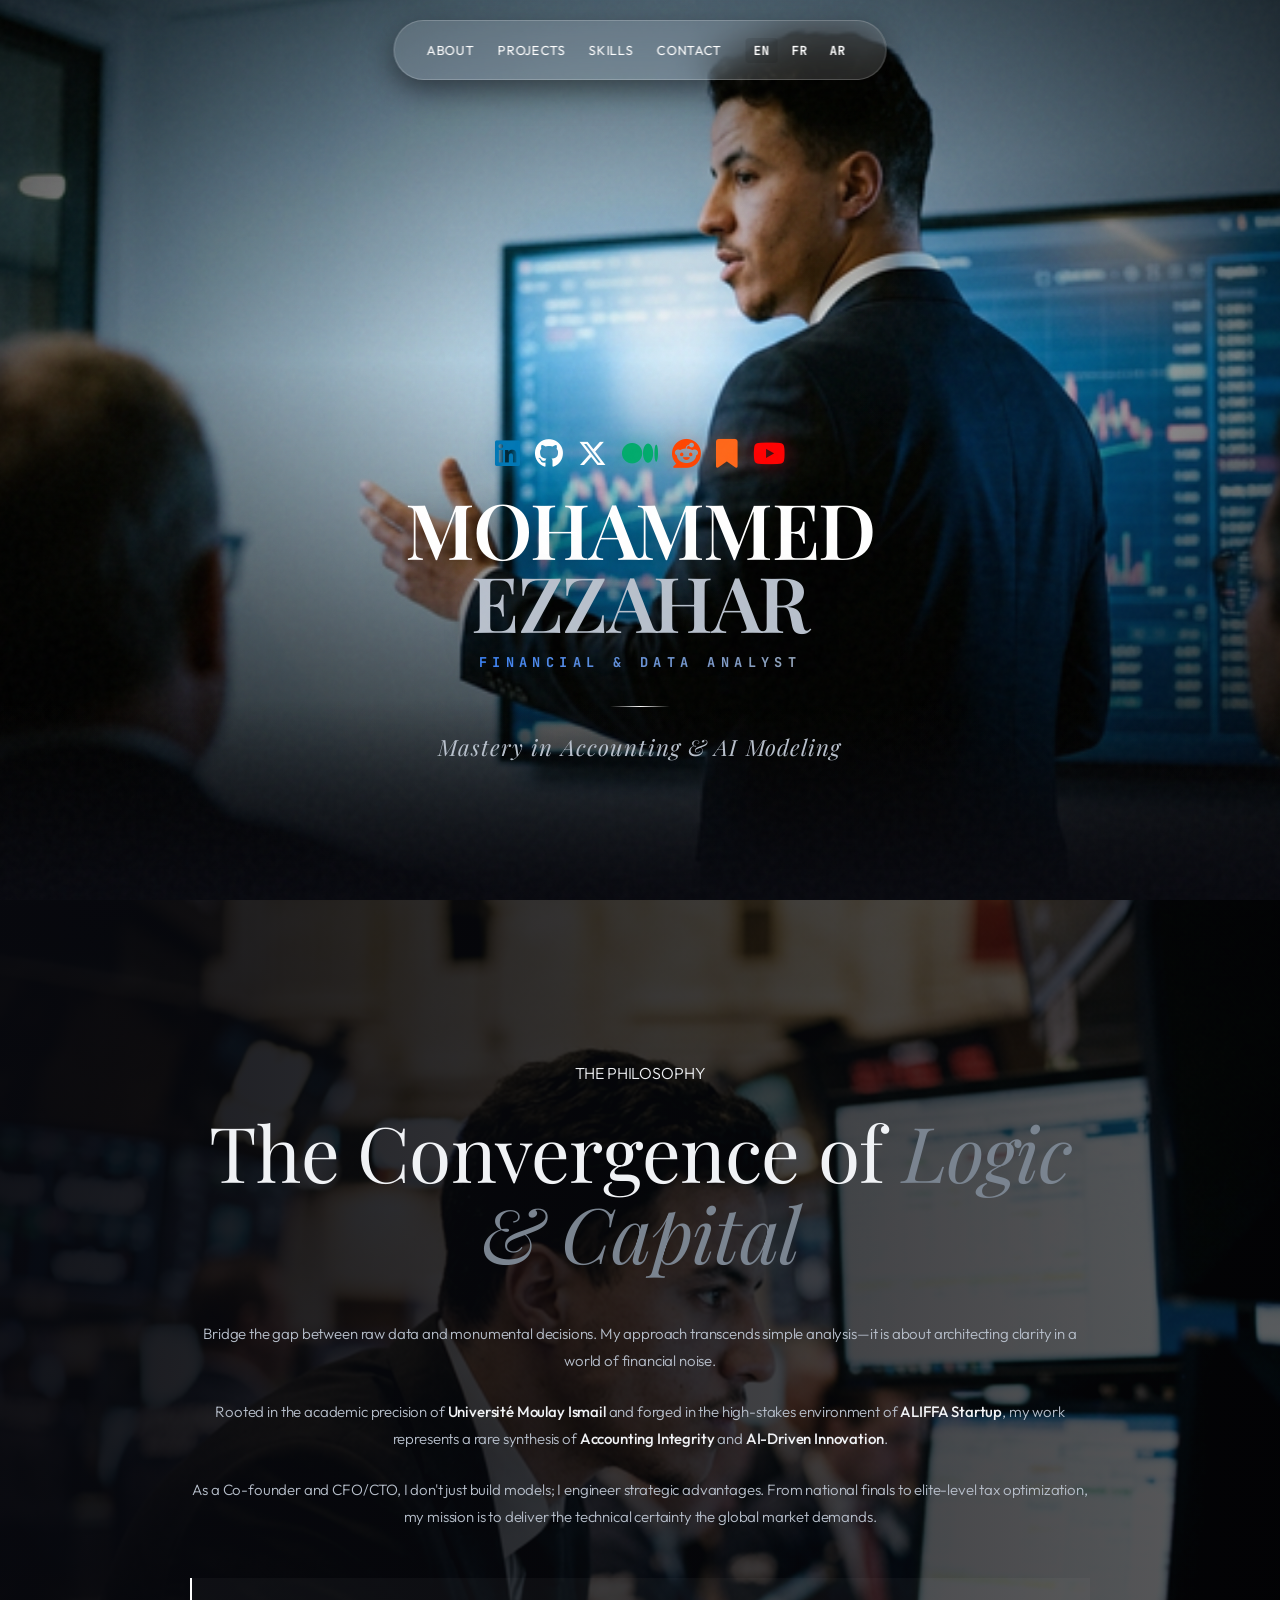
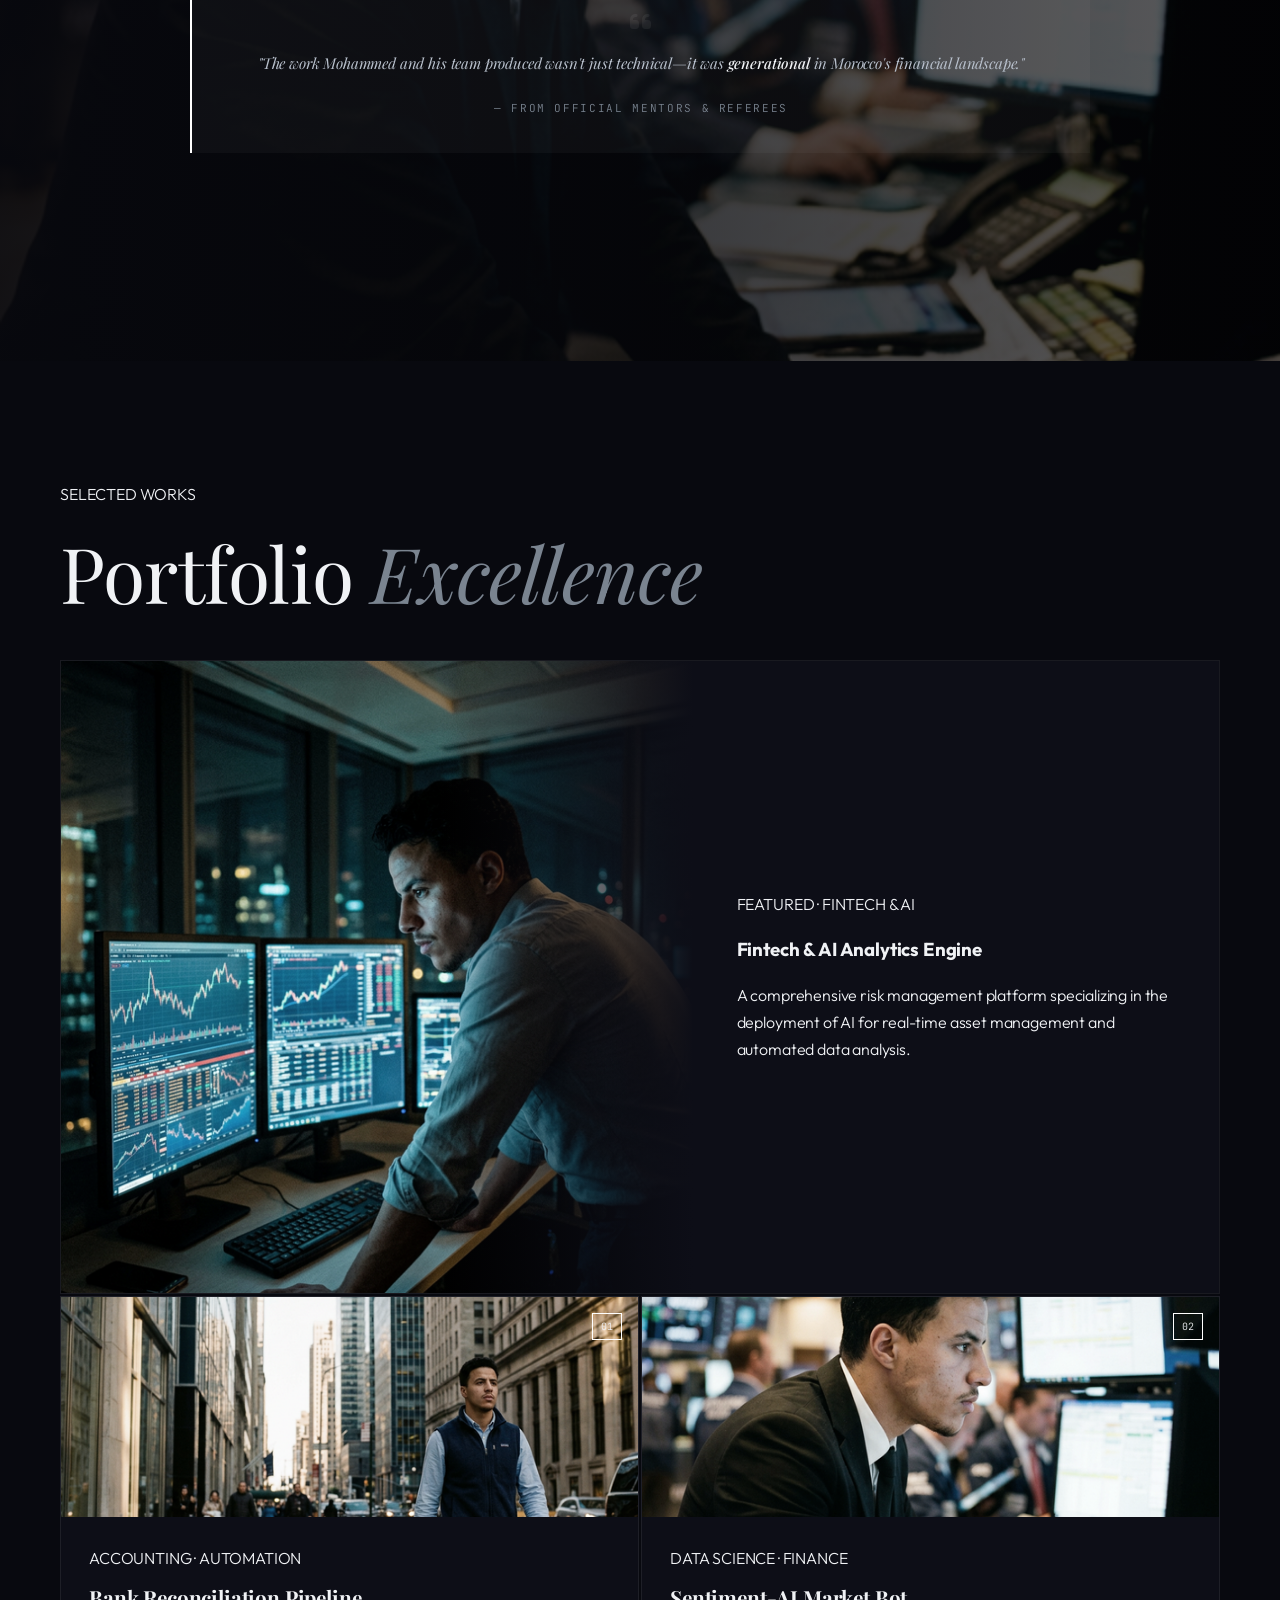
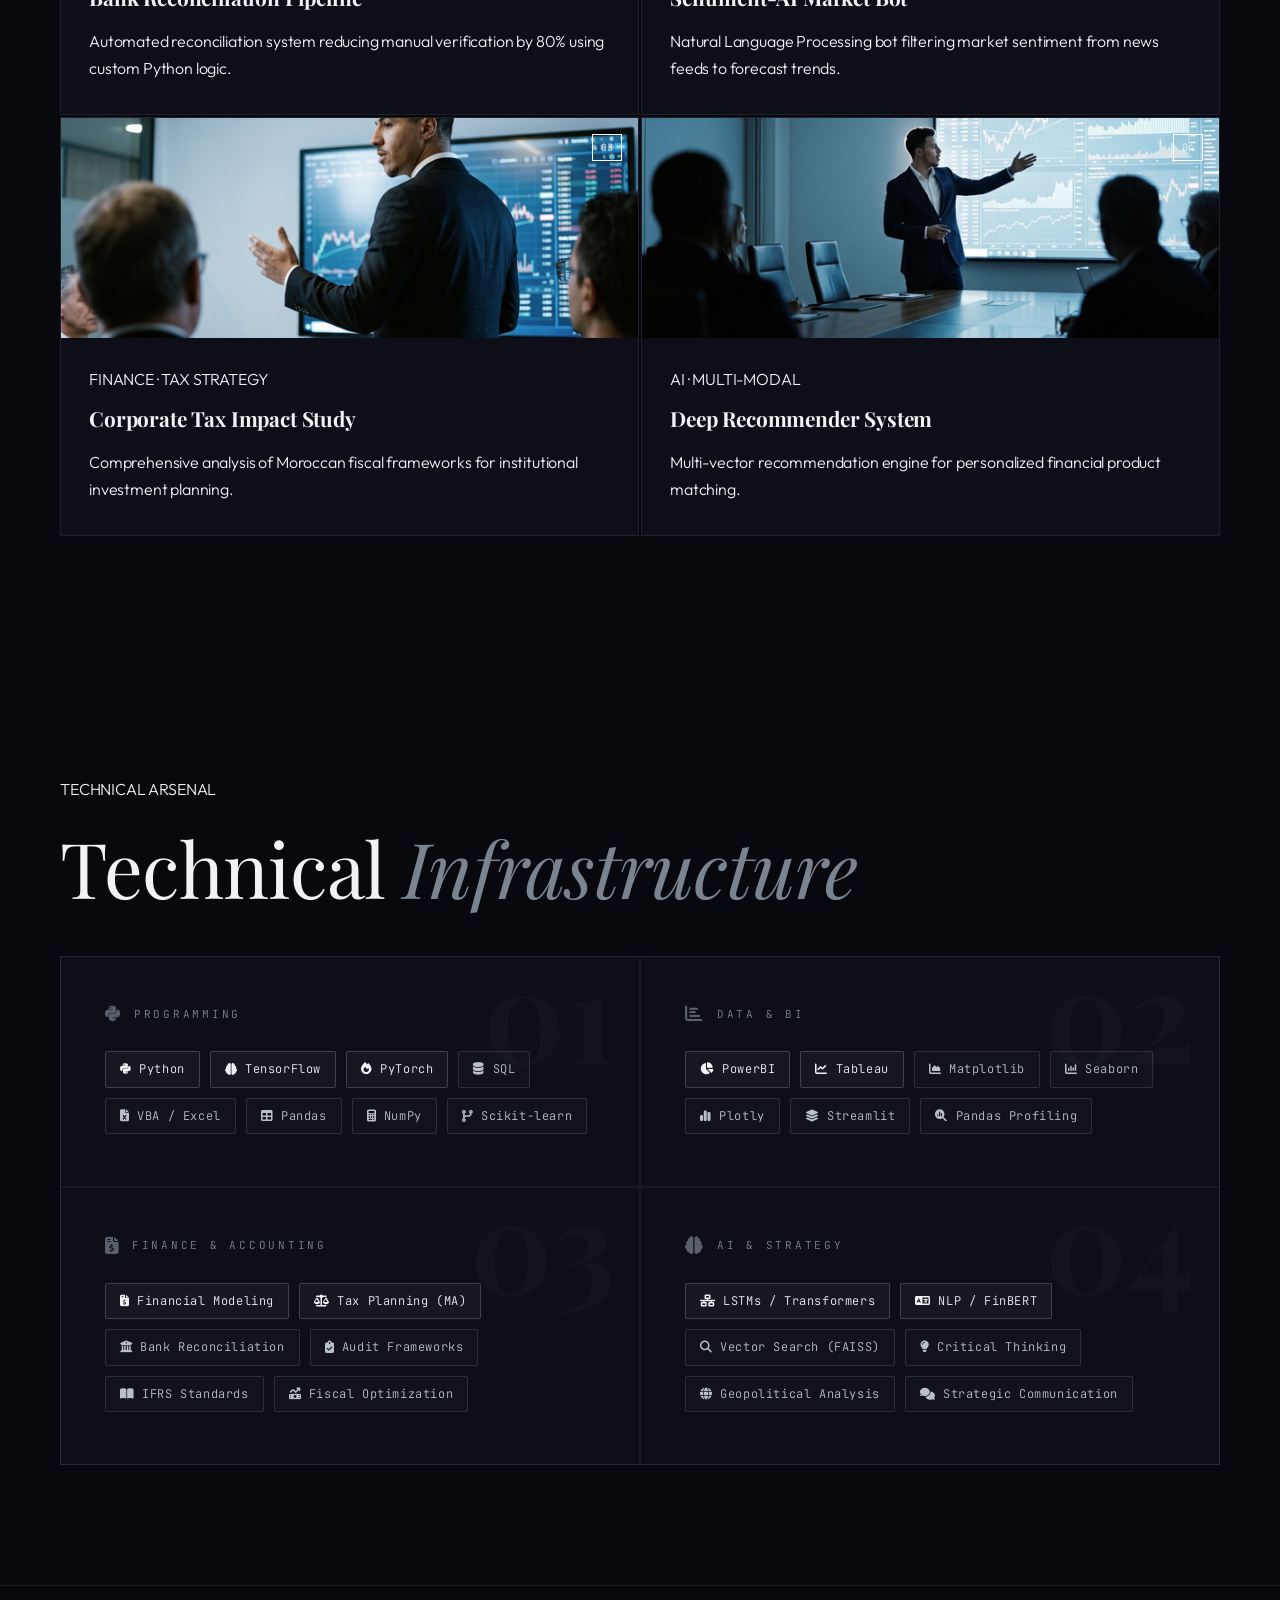
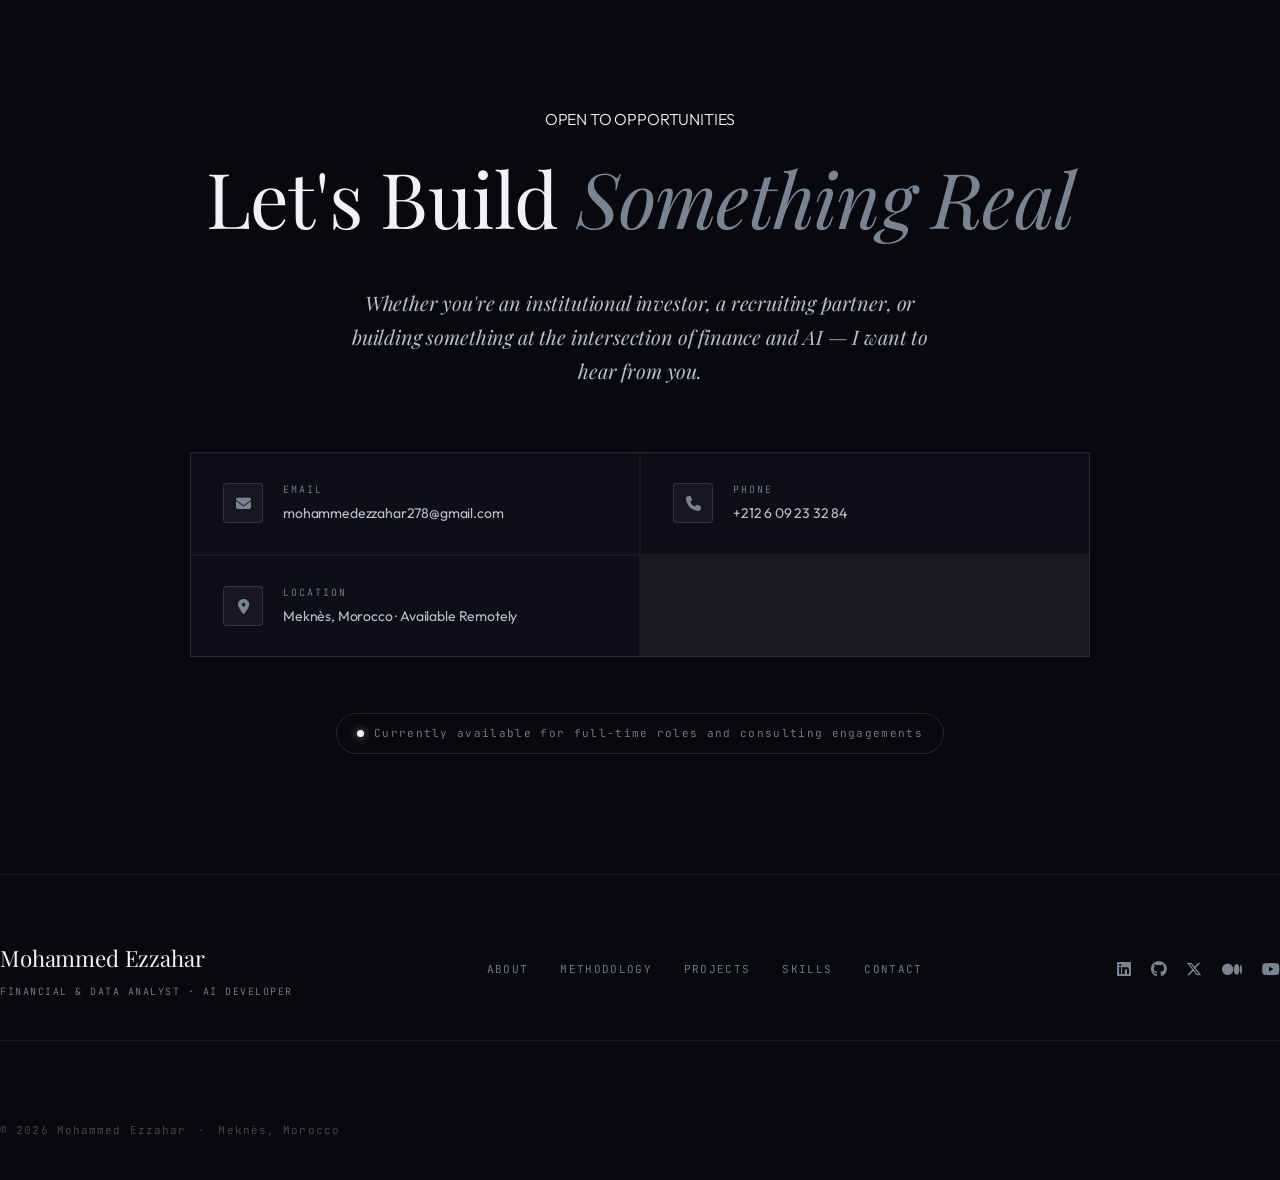
==== index.html @ 6a91590d "restore: revert to v1_backup version of portfolio" ====
<!DOCTYPE html>
<html lang="en">

<head>
    <meta charset="UTF-8">
    <meta name="viewport" content="width=device-width, initial-scale=1.0">
    <title>Mohammed Ezzahar | Financial &amp; Data Analyst</title>
    <meta name="description"
        content="Mohammed Ezzahar — Financial &amp; Data Analyst specializing in AI Modeling and Accounting.">

    <!-- Open Graph -->
    <meta property="og:title" content="Mohammed Ezzahar | Financial &amp; Data Analyst">
    <meta property="og:image" content="cinematic_3_boardroom.png">
    <meta property="og:description" content="Mastery in Accounting &amp; AI Modeling">

    <link rel="icon" href="youtube_art/logo.png" type="image/png">

    <!-- Fonts -->
    <link rel="stylesheet" href="styles.css">
    <!-- Icons -->
    <link rel="stylesheet" href="https://cdnjs.cloudflare.com/ajax/libs/font-awesome/6.5.1/css/all.min.css">
</head>

<body>
    <!-- Global Elements -->
    <div class="grain-overlay"></div>

    <nav class="hero-nav-pill">
        <div class="pill-links">
            <a href="#about" data-section="about" data-i18n="nav_about">About</a>
            <a href="#projects" data-section="projects" data-i18n="nav_projects">Projects</a>
            <a href="#skills" data-section="skills" data-i18n="nav_skills">Skills</a>
            <a href="#contact" data-section="contact" data-i18n="nav_contact">Contact</a>
        </div>



        <div class="pill-lang">
            <div class="lang-switch">
                <button class="lang-btn active" data-lang="en">EN</button>
                <button class="lang-btn" data-lang="fr">FR</button>
                <button class="lang-btn" data-lang="ar">AR</button>
            </div>
        </div>
    </nav>


    <!-- Section 1: Hero -->
    <section class="hero" id="hero">
        <div class="hero-bg" id="hero-parallax">
            <img src="cinematic_3_boardroom.png" alt="Financial Context">
        </div>
        <div class="hero-overlay"></div>

        <div class="container hero-container">
            <div class="hero-text">
                <div class="hero-socials fade-up">
                    <a href="https://www.linkedin.com/in/mohammed-ezzahar-579760319/" target="_blank" title="LinkedIn"
                        class="social-linkedin"><i class="fa-brands fa-linkedin"></i></a>
                    <a href="https://github.com/mohammedezzahar" target="_blank" title="GitHub" class="social-github"><i
                            class="fa-brands fa-github"></i></a>
                    <a href="https://x.com/MohammedEzzahar" target="_blank" title="X (Twitter)" class="social-x"><i
                            class="fa-brands fa-x-twitter"></i></a>
                    <a href="https://medium.com/@mohammedezzahar278" target="_blank" title="Medium" class="social-medium"><i
                            class="fa-brands fa-medium"></i></a>
                    <a href="https://www.reddit.com/user/MotheDatawizard/" target="_blank" title="Reddit"
                        class="social-reddit"><i class="fa-brands fa-reddit"></i></a>
                    <a href="https://substack.com/@mohammedezzahar1" target="_blank" title="Bookmark" class="social-substack"><i
                            class="fa-solid fa-bookmark"></i></a>
                    <a href="https://www.youtube.com/@MohammedEzzahar-g1o" target="_blank" title="YouTube"
                        class="social-youtube"><i class="fa-brands fa-youtube"></i></a>
                </div>
                <h1 class="hero-name fade-up">
                    <span class="name-first" data-i18n="hero_name_first">MOHAMMED</span>
                    <span class="name-last" data-i18n="hero_name_last">EZZAHAR</span>
                </h1>
                <div class="hero-job-eyebrow fade-up" data-i18n="hero_eyebrow">Financial &amp; Data Analyst</div>
                <div class="hero-divider fade-up"></div>
                <p class="hero-tagline-text fade-up" data-i18n="hero_tagline">Mastery in Accounting &amp; AI Modeling
                </p>
            </div>
        </div>

    </section>


    <!-- Section 2: About -->
    <section id="about" class="about-full-bleed">
        <div class="about-bg">
            <img src="cinematic_1_wallstreet.png" alt="Background">
        </div>
        <div class="about-overlay"></div>
        <div class="container about-grid">
            <div class="about-text fade-up">
                <div class="eyebrow" data-i18n="about_eyebrow">THE PHILOSOPHY</div>
                <h2 data-i18n="about_h2">The Convergence of <em>Logic &amp; Capital</em></h2>
                <p class="text-lead" data-i18n="about_lead">Bridge the gap between raw data and monumental decisions. My
                    approach transcends simple analysis—it is about architecting clarity in a world of financial noise.
                </p>

                <p data-i18n="about_p1">Rooted in the academic precision of <strong>Université Moulay Ismail</strong>
                    and forged in the high-stakes environment of <strong>ALIFFA Startup</strong>, my work represents a
                    rare synthesis of <strong>Accounting Integrity</strong> and <strong>AI-Driven Innovation</strong>.
                </p>

                <p data-i18n="about_p2">As a Co-founder and CFO/CTO, I don't just build models; I engineer strategic
                    advantages. From national finals to elite-level tax optimization, my mission is to deliver the
                    technical certainty the global market demands.</p>

                <div class="testimonial-block fade-up">
                    <i class="fa-solid fa-quote-left quote-icon"></i>
                    <p class="testimonial-text" data-i18n="testimonial_text">"The work Mohammed and his team produced
                        wasn&#39;t just technical—it was
                        <strong>generational</strong> in Morocco&#39;s financial landscape."
                    </p>
                    <span class="testimonial-author" data-i18n="testimonial_author">— From official Mentors &amp;
                        Referees</span>
                </div>

            </div>
        </div>
    </section>


    <!-- Section 4: Projects -->
    <section id="projects" class="projects">
        <div class="container">
            <div class="eyebrow fade-up" data-i18n="projects_eyebrow">SELECTED WORKS</div>
            <h2 class="fade-up" data-i18n="projects_h2">Portfolio <em>Excellence</em></h2>

            <div class="featured-project fade-up">
                <div class="f-img">
                    <img src="cinematic_4_tradingdesk.png" alt="Fintech AI Engine">
                </div>
                <a href="project-fintech-ai.html" class="f-content">
                    <div class="eyebrow" data-i18n="proj_f_eyebrow">FEATURED · FINTECH &amp; AI</div>
                    <h3 data-i18n="proj_f_title">Fintech &amp; AI Analytics Engine</h3>
                    <p class="text-mid" data-i18n="proj_f_p">A comprehensive risk management platform specializing in
                        the deployment of AI for real-time asset management and automated data analysis.</p>
                </a>
            </div>

            <div class="projects-grid">
                <a href="project-bank-reconciliation.html" class="p-card fade-up">
                    <div class="p-img">
                        <div class="p-badge">01</div>
                        <img src="cinematic_wide_2.png" alt="Bank Pipeline">
                    </div>
                    <div class="p-info">
                        <div class="eyebrow" data-i18n="proj_1_eyebrow">ACCOUNTING · AUTOMATION</div>
                        <h4 data-i18n="proj_1_title">Bank Reconciliation Pipeline</h4>
                        <p class="text-mid" data-i18n="proj_1_p">Automated reconciliation system reducing manual
                            verification by 80% using custom Python logic.</p>
                    </div>
                </a>
                <a href="project-market-bot.html" class="p-card fade-up">
                    <div class="p-img">
                        <div class="p-badge">02</div>
                        <img src="cinematic_1_wallstreet.png" alt="Market Bot">
                    </div>
                    <div class="p-info">
                        <div class="eyebrow" data-i18n="proj_2_eyebrow">DATA SCIENCE · FINANCE</div>
                        <h4 data-i18n="proj_2_title">Sentiment-AI Market Bot</h4>
                        <p class="text-mid" data-i18n="proj_2_p">Natural Language Processing bot filtering market
                            sentiment from news feeds to forecast trends.</p>
                    </div>
                </a>
                <a href="project-tax-study.html" class="p-card fade-up">
                    <div class="p-img">
                        <div class="p-badge">03</div>
                        <img src="cinematic_3_boardroom.png" alt="Tax Study">
                    </div>
                    <div class="p-info">
                        <div class="eyebrow" data-i18n="proj_3_eyebrow">FINANCE · TAX STRATEGY</div>
                        <h4 data-i18n="proj_3_title">Corporate Tax Impact Study</h4>
                        <p class="text-mid" data-i18n="proj_3_p">Comprehensive analysis of Moroccan fiscal frameworks
                            for institutional investment planning.</p>
                    </div>
                </a>
                <a href="project-recommender.html" class="p-card fade-up">
                    <div class="p-img">
                        <div class="p-badge">04</div>
                        <img src="cinematic_wide_3.png" alt="Recommender">
                    </div>
                    <div class="p-info">
                        <div class="eyebrow" data-i18n="proj_4_eyebrow">AI · MULTI-MODAL</div>
                        <h4 data-i18n="proj_4_title">Deep Recommender System</h4>
                        <p class="text-mid" data-i18n="proj_4_p">Multi-vector recommendation engine for personalized
                            financial product matching.</p>
                    </div>
                </a>
            </div>
        </div>
    </section>

    <!-- Section 5: Skills -->
    <section id="skills" class="skills-section">
        <div class="container">
            <div class="eyebrow fade-up" data-i18n="skills_eyebrow">TECHNICAL ARSENAL</div>
            <h2 class="fade-up" data-i18n="skills_h2">Technical <em>Infrastructure</em></h2>

            <div class="skills-grid-v2">

                <div class="skill-group-v2 fade-up">
                    <span class="sg-counter">01</span>
                    <div class="sg-header">
                        <i class="fa-brands fa-python"></i>
                        <span class="sg-title" data-i18n="skills_g1">Programming</span>
                    </div>
                    <div class="sg-tags">
                        <span class="sg-tag sg-tag--strong"><i class="fa-brands fa-python"></i> Python</span>
                        <span class="sg-tag sg-tag--strong"><i class="fa-solid fa-brain"></i> TensorFlow</span>
                        <span class="sg-tag sg-tag--strong"><i class="fa-solid fa-fire"></i> PyTorch</span>
                        <span class="sg-tag"><i class="fa-solid fa-database"></i> SQL</span>
                        <span class="sg-tag"><i class="fa-solid fa-file-excel"></i> VBA / Excel</span>
                        <span class="sg-tag"><i class="fa-solid fa-table"></i> Pandas</span>
                        <span class="sg-tag"><i class="fa-solid fa-calculator"></i> NumPy</span>
                        <span class="sg-tag"><i class="fa-solid fa-code-branch"></i> Scikit-learn</span>
                    </div>
                </div>

                <div class="skill-group-v2 fade-up">
                    <span class="sg-counter">02</span>
                    <div class="sg-header">
                        <i class="fa-solid fa-chart-bar"></i>
                        <span class="sg-title" data-i18n="skills_g2">Data &amp; BI</span>
                    </div>
                    <div class="sg-tags">
                        <span class="sg-tag sg-tag--strong"><i class="fa-solid fa-chart-pie"></i> PowerBI</span>
                        <span class="sg-tag sg-tag--strong"><i class="fa-solid fa-chart-line"></i> Tableau</span>
                        <span class="sg-tag"><i class="fa-solid fa-chart-area"></i> Matplotlib</span>
                        <span class="sg-tag"><i class="fa-solid fa-chart-column"></i> Seaborn</span>
                        <span class="sg-tag"><i class="fa-solid fa-chart-simple"></i> Plotly</span>
                        <span class="sg-tag"><i class="fa-solid fa-layer-group"></i> Streamlit</span>
                        <span class="sg-tag"><i class="fa-solid fa-magnifying-glass-chart"></i> Pandas Profiling</span>
                    </div>
                </div>

                <div class="skill-group-v2 fade-up">
                    <span class="sg-counter">03</span>
                    <div class="sg-header">
                        <i class="fa-solid fa-file-invoice-dollar"></i>
                        <span class="sg-title" data-i18n="skills_g3">Finance &amp; Accounting</span>
                    </div>
                    <div class="sg-tags">
                        <span class="sg-tag sg-tag--strong"><i class="fa-solid fa-file-invoice-dollar"></i> Financial
                            Modeling</span>
                        <span class="sg-tag sg-tag--strong"><i class="fa-solid fa-scale-balanced"></i> Tax Planning
                            (MA)</span>
                        <span class="sg-tag"><i class="fa-solid fa-building-columns"></i> Bank Reconciliation</span>
                        <span class="sg-tag"><i class="fa-solid fa-clipboard-check"></i> Audit Frameworks</span>
                        <span class="sg-tag"><i class="fa-solid fa-book-open"></i> IFRS Standards</span>
                        <span class="sg-tag"><i class="fa-solid fa-money-bill-trend-up"></i> Fiscal Optimization</span>
                    </div>
                </div>

                <div class="skill-group-v2 fade-up">
                    <span class="sg-counter">04</span>
                    <div class="sg-header">
                        <i class="fa-solid fa-brain"></i>
                        <span class="sg-title" data-i18n="skills_g4">AI &amp; Strategy</span>
                    </div>
                    <div class="sg-tags">
                        <span class="sg-tag sg-tag--strong"><i class="fa-solid fa-network-wired"></i> LSTMs /
                            Transformers</span>
                        <span class="sg-tag sg-tag--strong"><i class="fa-solid fa-language"></i> NLP / FinBERT</span>
                        <span class="sg-tag"><i class="fa-solid fa-magnifying-glass"></i> Vector Search (FAISS)</span>
                        <span class="sg-tag"><i class="fa-solid fa-lightbulb"></i> Critical Thinking</span>
                        <span class="sg-tag"><i class="fa-solid fa-globe"></i> Geopolitical Analysis</span>
                        <span class="sg-tag"><i class="fa-solid fa-comments"></i> Strategic Communication</span>
                    </div>
                </div>

            </div>
        </div>
    </section>

    <!-- Section 6: Contact -->
    <section id="contact" class="contact-section">
        <div class="container contact-container">
            <div class="eyebrow fade-up" data-i18n="contact_eyebrow">OPEN TO OPPORTUNITIES</div>
            <h2 class="fade-up" data-i18n="contact_h2">Let's Build <em>Something Real</em></h2>
            <p class="contact-lead fade-up" data-i18n="contact_lead">
                Whether you're an institutional investor, a recruiting partner,
                or building something at the intersection of finance and AI —
                I want to hear from you.
            </p>

            <div class="contact-grid fade-up">

                <a href="mailto:mohammedezzahar278@gmail.com" class="contact-item">
                    <div class="ci-icon"><i class="fa-solid fa-envelope"></i></div>
                    <div class="ci-body">
                        <span class="ci-label">EMAIL</span>
                        <span class="ci-value">mohammedezzahar278@gmail.com</span>
                    </div>
                    <i class="fa-solid fa-arrow-up-right ci-arrow"></i>
                </a>

                <a href="tel:+212609233284" class="contact-item">
                    <div class="ci-icon"><i class="fa-solid fa-phone"></i></div>
                    <div class="ci-body">
                        <span class="ci-label">PHONE</span>
                        <span class="ci-value">+212 6 09 23 32 84</span>
                    </div>
                    <i class="fa-solid fa-arrow-up-right ci-arrow"></i>
                </a>

                <div class="contact-item contact-item--static">
                    <div class="ci-icon"><i class="fa-solid fa-location-dot"></i></div>
                    <div class="ci-body">
                        <span class="ci-label">LOCATION</span>
                        <span class="ci-value" data-i18n="contact_location">Meknès, Morocco · Available Remotely</span>
                    </div>
                </div>



            </div>

            <div class="contact-availability fade-up">
                <span class="avail-dot"></span>
                <span data-i18n="contact_avail">Currently available for full-time roles and consulting
                    engagements</span>
            </div>
        </div>
    </section>

    <!-- Footer -->
    <footer class="footer">
        <div class="container">
            <div class="footer-inner">
                <div class="footer-brand">
                    <span class="footer-name">Mohammed Ezzahar</span>
                    <span class="footer-role" data-i18n="footer_role">Financial &amp; Data Analyst · AI Developer</span>
                </div>
                <nav class="footer-links">
                    <a href="#about" data-i18n="nav_about_short">About</a>
                    <a href="#experience" data-i18n="nav_experience_short">Methodology</a>
                    <a href="#projects" data-i18n="nav_projects_short">Projects</a>
                    <a href="#skills" data-i18n="nav_skills_short">Skills</a>
                    <a href="#contact" data-i18n="nav_contact_short">Contact</a>
                </nav>
                <div class="footer-socials">
                    <a href="https://www.linkedin.com/in/mohammed-ezzahar-579760319/" target="_blank"
                        class="social-linkedin"><i class="fa-brands fa-linkedin"></i></a>
                    <a href="https://github.com/mohammedezzahar" target="_blank" class="social-github"><i
                            class="fa-brands fa-github"></i></a>
                    <a href="https://x.com/MohammedEzzahar" target="_blank" class="social-x"><i
                            class="fa-brands fa-x-twitter"></i></a>
                    <a href="https://medium.com/@mohammedezzahar278" target="_blank" class="social-medium"><i
                            class="fa-brands fa-medium"></i></a>
                    <a href="https://www.youtube.com/@MohammedEzzahar-g1o" target="_blank" class="social-youtube"><i
                            class="fa-brands fa-youtube"></i></a>
                </div>
            </div>
            <div class="footer-bottom">
                <span class="copyright">© 2026 Mohammed Ezzahar</span>
                <span class="dot">·</span>
                <span data-i18n="footer_location">Meknès, Morocco</span>
            </div>
        </div>
    </footer>


    <script src="script.js"></script>
</body>

</html>
---- styles.css ----
@import url('https://fonts.googleapis.com/css2?family=Outfit:wght@300;400;500;600;700&family=Cairo:wght@400;600;700&family=Playfair+Display:ital,wght@0,400;0,700;1,400;1,700&family=JetBrains+Mono:wght@300;400&display=swap');

:root {
    /* Color Palette - Monochrome Luxury */
    --bg: #08090F;
    --bg-2: #0D0E17;
    --bg-3: #11131E;
    --border: rgba(255, 255, 255, 0.07);
    --border-m: rgba(255, 255, 255, 0.12);
    --text: #F0F2F5;
    --text-dim: #7A8490;
    --text-mid: #B8C0CC;
    --accent: #FFFFFF;
    /* Shift to Pure White */
    --accent-dim: rgba(255, 255, 255, 0.15);
    --accent-glow: rgba(255, 255, 255, 0.35);
    --warn: #D1D5DB;
    /* Silver/Gray */
    --warm: #E5E7EB;
    /* Lighter Silver */

    /* Typography - Rebuilt for Luxury Finance */
    --font-display: 'Outfit', sans-serif;
    --font-editorial: 'Playfair Display', serif;
    --font-tech: 'JetBrains Mono', monospace;
    --font-body: 'Outfit', sans-serif;
    --font-arabic: 'Cairo', sans-serif;

    /* Spacing */
    --padding-global: 60px;
    --section-padding: 120px;
    --container-max: 1280px;
}

/* Base Styles */
* {
    margin: 0;
    padding: 0;
    box-sizing: border-box;
}

html {
    scroll-behavior: smooth;
    background-color: var(--bg);
    overflow-x: hidden;
}

body {
    background-color: var(--bg);
    color: var(--text);
    font-family: var(--font-body);
    font-weight: 300;
    line-height: 1.7;
    /* Increased for readability */
    -webkit-font-smoothing: antialiased;
    letter-spacing: -0.01em;
}

section {
    position: relative;
    padding: var(--section-padding) var(--padding-global);
    overflow: hidden;
}

.container {
    max-width: var(--container-max);
    margin: 0 auto;
    position: relative;
    z-index: 10;
}

a {
    text-decoration: none;
    color: inherit;
    transition: 0.3s cubic-bezier(0.16, 1, 0.3, 1);
}

ul {
    list-style: none;
}

img {
    max-width: 100%;
    display: block;
}


/* Grain Overlay */
.grain-overlay {
    position: fixed;
    top: 0;
    left: 0;
    width: 100%;
    height: 100%;
    background: url("data:image/svg+xml,%3Csvg viewBox='0 0 180 180' xmlns='http://www.w3.org/2000/svg'%3E%3Cfilter id='noiseFilter'%3E%3CfeTurbulence type='fractalNoise' baseFrequency='0.65' numOctaves='3' stitchTiles='stitch'/%3E%3C/filter%3E%3Crect width='100%25' height='100%25' filter='url(%23noiseFilter)'/%3E%3C/svg%3E");
    opacity: 0.028;
    pointer-events: none;
    z-index: 9990;
}

/* Animations */
.fade-up {
    opacity: 0;
    transform: translateY(36px);
    transition: opacity 0.9s cubic-bezier(0.16, 1, 0.3, 1), transform 0.9s cubic-bezier(0.16, 1, 0.3, 1);
}

.fade-up.visible {
    opacity: 1;
    transform: translateY(0);
}


@keyframes breatheGlow {

    0%,
    100% {
        text-shadow: 0 0 0px var(--text);
    }

    50% {
        text-shadow: 0 0 25px rgba(255, 255, 255, 0.4), 0 0 50px rgba(255, 255, 255, 0.1);
    }
}

@keyframes blink {

    0%,
    100% {
        opacity: 1;
    }

    50% {
        opacity: 0.3;
    }
}

@keyframes marquee {
    0% {
        transform: translateX(0);
    }

    100% {
        transform: translateX(-50%);
    }
}

/* --- GLOBAL NAVIGATION PILL (Fixed Top) --- */
.hero-nav-pill {
    position: fixed;
    top: 20px;
    left: 50%;
    transform: translateX(-50%);
    background: rgba(220, 220, 225, 0.15);
    backdrop-filter: blur(20px);
    -webkit-backdrop-filter: blur(20px);
    border: 1px solid rgba(255, 255, 255, 0.2);
    border-radius: 100px;
    padding: 10px 32px;
    display: flex;
    align-items: center;
    gap: 24px;
    z-index: 10000;
    box-shadow: 0 10px 30px rgba(0, 0, 0, 0.5);
    max-width: calc(100vw - 40px);
    width: max-content;
    flex-wrap: nowrap;
    overflow: hidden;
    white-space: nowrap;
    transition: 0.5s cubic-bezier(0.16, 1, 0.3, 1);
}

@keyframes navFloat {

    0%,
    100% {
        transform: translate(-50%, 0);
    }

    50% {
        transform: translate(-50%, -4px);
    }
}

.pill-links {
    display: flex;
    align-items: center;
    gap: 12px;
}

.pill-links a {
    font-family: var(--font-tech);
    font-size: 12.5px;
    font-weight: 700;
    color: #ffffff !important;
    text-transform: uppercase;
    letter-spacing: 0.1em;
    display: flex;
    align-items: center;
    gap: 4px;
    transition: color 0.3s;
}

.pill-links a:hover {
    color: #ffffff !important;
}

.pill-divider {
    width: 1px;
    height: 14px;
    background: rgba(0, 0, 0, 0.2);
}

.pill-socials {
    display: flex;
    align-items: center;
    gap: 16px;
}

.pill-socials a {
    font-size: 16px;
    transition: 0.4s cubic-bezier(0.16, 1, 0.3, 1);
    display: flex;
    align-items: center;
    justify-content: center;
}

.pill-socials a:hover {
    transform: translateY(-3px) scale(1.2);
}

.pill-socials a.social-linkedin {
    color: #0077b5;
}

.pill-socials a.social-github {
    color: #ffffff;
}

.pill-socials a.social-x {
    color: #ffffff;
}

.pill-socials a.social-medium {
    color: #00ab6c;
}

.pill-socials a.social-reddit {
    color: #ff4500;
}

.pill-socials a.social-substack {
    color: #ff6719;
}

.pill-socials a.social-youtube {
    color: #ff0000;
}

.hero-nav-pill .lang-switch {
    display: flex;
    gap: 6px;
    align-items: center;
}

.hero-nav-pill .lang-btn {
    background: transparent;
    border: none;
    font-family: var(--font-tech);
    font-size: 12.5px;
    font-weight: 700;
    color: #ffffff !important;
    cursor: pointer;
    transition: 0.3s;
    text-transform: uppercase;
}

.hero-nav-pill .lang-btn.active,
.hero-nav-pill .lang-btn:hover {
    color: #ffffff !important;
}

/* Typography Utilities */
.about-full-bleed .eyebrow::after {
    content: '';
    width: 32px;
    height: 1px;
    background: var(--accent);
}


.eyebrow::before {
    content: '';
    width: 32px;
    height: 1px;
    background: var(--accent);
}

h2 {
    font-family: var(--font-editorial);
    font-weight: 400;
    /* Regular weight often feels more premium for serifs */
    font-size: clamp(3rem, 6vw, 5rem);
    /* Scaled up for more impact */
    line-height: 1.05;
    margin: 24px 0 48px;
    letter-spacing: -0.01em;
}

h2 em {
    font-style: italic;
    color: var(--text-dim);
}

/* Hero Section */
.hero {
    height: 100vh;
    padding-top: 2rem;
    display: flex;
    align-items: center;
    background: #000;
    position: relative;
    overflow: hidden;
}

.hero-bg {
    position: absolute;
    top: 0;
    left: 0;
    width: 100%;
    height: 100%;
    z-index: 0;
    overflow: hidden;
}

.hero-bg img {
    width: 100%;
    height: 100%;
    object-fit: cover;
    transform: scale(1.25);
    transform-origin: 50% 45%;
    /* Slightly higher to focus better on face if needed */
    /* Account for parallax */
}

.hero-overlay {
    position: absolute;
    top: 0;
    left: 0;
    width: 100%;
    height: 100%;
    background:
        radial-gradient(circle at 50% 45%, rgba(0, 0, 0, 0) 20%, rgba(0, 0, 0, 0.7) 100%),
        linear-gradient(to bottom, rgba(0, 0, 0, 0.3) 0%, transparent 40%, rgba(0, 0, 0, 0.8) 100%);
    z-index: 1;
}

.hero-container {
    height: 100%;
    display: flex;
    align-items: flex-end;
    /* Moved from center to bottom */
    justify-content: center;
    padding-bottom: 15px;
    /* Precise edge positioning */
    z-index: 10;
    /* High z-index to stay above overlays */
    position: relative;
    text-align: center;
}

.hero-content {
    max-width: 1200px;
    padding: 0 20px;
}

.hero-status {
    display: inline-flex;
    align-items: center;
    gap: 8px;
    background: rgba(255, 255, 255, 0.06);
    border: 1px solid rgba(255, 255, 255, 0.12);
    padding: 4px 12px;
    border-radius: 100px;
    margin-bottom: 2rem;
}

.status-dot {
    width: 6px;
    height: 6px;
    background: var(--text);
    border-radius: 50%;
    box-shadow: 0 0 8px rgba(255, 255, 255, 0.4);
    animation: statusPulse 2s infinite ease-in-out;
}

.status-text {
    font-family: var(--font-tech);
    font-size: 10px;
    text-transform: uppercase;
    letter-spacing: 0.1em;
    color: var(--text-dim);
}

@keyframes statusPulse {

    0%,
    100% {
        opacity: 0.5;
        transform: scale(1);
    }

    50% {
        opacity: 1;
        transform: scale(1.2);
    }
}

.hero-job-eyebrow {
    font-family: var(--font-tech);
    font-size: 0.85rem;
    font-weight: 700;
    text-transform: uppercase;
    letter-spacing: 0.4em;
    margin-bottom: 0.75rem;
    background: linear-gradient(90deg, #3b82f6 0%, #94a3b8 100%);
    -webkit-background-clip: text;
    background-clip: text;
    -webkit-text-fill-color: transparent;
    display: inline-block;
}

.hero-name {
    font-family: var(--font-editorial);
    font-size: clamp(1.8rem, 6vw, 4.8rem);
    font-weight: 600;
    text-transform: uppercase;
    line-height: 0.9;
    margin-bottom: 0.75rem;
    /* Reduced further */
    letter-spacing: -0.02em;
    display: flex;
    flex-direction: column;
    align-items: center;
    gap: 0.05em;
    text-shadow: 0 10px 30px rgba(0, 0, 0, 0.6);
}

.name-first {
    color: #FFFFFF;
    opacity: 1;
}

.name-last {
    color: var(--text-mid);
    /* Creates a nice silver contrast */
    margin-top: 0;
}

.hero-divider {
    width: 60px;
    height: 1px;
    background: linear-gradient(90deg, transparent, #FFFFFF, transparent);
    margin: 1.25rem auto 1.5rem;
    opacity: 0.4;
}

.hero-tagline-text {
    font-family: var(--font-editorial);
    font-size: clamp(1rem, 2vw, 1.4rem);
    font-style: italic;
    color: var(--text-mid);
    letter-spacing: 0.05em;
    max-width: 650px;
    margin: 0 auto;
    line-height: 1.5;
    opacity: 0.9;
}

/* Hero Socials */
.hero-socials {
    display: flex;
    justify-content: center;
    gap: 15px;
    /* Tighter gap */
    margin-bottom: 1rem;
    /* Further reduced from 1.2rem */
    position: relative;
    z-index: 10;
}

.hero-socials a {
    font-size: 1.8rem;
    transition: 0.4s cubic-bezier(0.16, 1, 0.3, 1);
    opacity: 1;
    /* Full opacity for vibrant colors */
    filter: drop-shadow(0 0 5px rgba(255, 255, 255, 0.1));
}

.hero-socials a.social-linkedin {
    color: #0077b5;
    filter: drop-shadow(0 0 10px rgba(0, 119, 181, 0.4));
}

.hero-socials a.social-github {
    color: #ffffff;
    filter: drop-shadow(0 0 10px rgba(255, 255, 255, 0.4));
}

.hero-socials a.social-x {
    color: #ffffff;
    filter: drop-shadow(0 0 10px rgba(255, 255, 255, 0.4));
}

.hero-socials a.social-medium {
    color: #00ab6c;
    filter: drop-shadow(0 0 10px rgba(0, 171, 108, 0.4));
}

.hero-socials a.social-reddit {
    color: #ff4500;
    filter: drop-shadow(0 0 10px rgba(255, 69, 0, 0.4));
}

.hero-socials a.social-substack {
    color: #ff6719;
    filter: drop-shadow(0 0 10px rgba(255, 103, 25, 0.4));
}

.hero-socials a.social-youtube {
    color: #ff0000;
    filter: drop-shadow(0 0 10px rgba(255, 0, 0, 0.4));
}

.hero-socials a:hover {
    opacity: 1;
    transform: translateY(-4px) scale(1.15);
    filter: drop-shadow(0 0 15px currentColor);
}



/* Photo Block */
.hero-photo-block {
    position: relative;
    justify-self: center;
}

.photo-wrapper {
    position: relative;
    height: clamp(280px, 30vw, 440px);
    overflow: hidden;
}

.photo-wrapper img {
    width: 100%;
    height: 100%;
    object-fit: cover;
    object-position: top center;
    filter: grayscale(15%) contrast(1.05);
    transition: 0.4s ease;
}

.photo-wrapper:hover img {
    filter: grayscale(0%) contrast(1.1);
}




/* --- Section 2: Stats Band --- */

.stats-grid {
    display: flex;
    justify-content: space-between;
    align-items: center;
}

.stat-item {
    flex: 1;
    text-align: center;
    position: relative;
}

.stat-item:not(:last-child)::after {
    content: '';
    position: absolute;
    right: 0;
    top: 50%;
    transform: translateY(-50%);
    width: 1px;
    height: 60px;
    background: var(--border-m);
}

.stat-val {
    font-family: var(--font-display);
    font-weight: 800;
    font-size: clamp(3rem, 5vw, 5rem);
    color: var(--accent);
    line-height: 1;
}

.stat-val sup {
    font-size: 0.45em;
    vertical-align: super;
}

.stat-label {
    display: block;
    font-family: var(--font-body);
    font-size: 13px;
    color: var(--text-dim);
    letter-spacing: 0.04em;
    margin-top: 8px;
}

/* About Section Transformation (Full-Bleed) */
.about-full-bleed {
    position: relative;
    padding: 160px 0;
    /* Increased padding for impact */
    background: #000;
    overflow: hidden;
    display: flex;
    align-items: center;
}

.about-bg {
    position: absolute;
    top: 0;
    left: 0;
    width: 100%;
    height: 100%;
    z-index: 0;
}

.about-bg img {
    width: 100%;
    height: 100%;
    object-fit: cover;
    opacity: 0.5;
    /* Balanced opacity for background feel */
    filter: saturate(0.8) contrast(1.1);
}

.about-overlay {
    position: absolute;
    top: 0;
    left: 0;
    width: 100%;
    height: 100%;
    background: linear-gradient(90deg,
            rgba(8, 9, 15, 0.9) 0%,
            rgba(8, 9, 15, 0.6) 50%,
            rgba(8, 9, 15, 0.3) 100%);
    z-index: 1;
}

.about-full-bleed .container {
    position: relative;
    z-index: 2;
}

.about-grid {
    display: flex;
    justify-content: center;
    text-align: center;
    max-width: 900px;
    margin: 0 auto;
}

.about-text {
    width: 100%;
}




@media (max-width: 992px) {
    .about-grid {
        grid-template-columns: 1fr;
        gap: 40px;
    }

    .about-overlay {
        background: linear-gradient(to bottom,
                rgba(8, 9, 15, 0.9) 0%,
                rgba(8, 9, 15, 0.7) 100%);
    }

    .about-spacer {
        display: none;
    }
}


.about-collage {
    position: relative;
}

.profile-frame {
    position: relative;
    width: 100%;
    height: 520px;
    overflow: hidden;
    border-radius: 4px;
    background: var(--bg-3);
}

.profile-img {
    width: 100%;
    height: 100%;
    object-fit: cover;
    filter: grayscale(100%) contrast(1.1);
    transition: 0.8s cubic-bezier(0.16, 1, 0.3, 1);
    opacity: 0.85;
}

.profile-img:hover {
    filter: grayscale(30%) contrast(1.05);
    opacity: 1;
    transform: scale(1.03);
}

.profile-glow {
    position: absolute;
    top: 0;
    left: 0;
    width: 100%;
    height: 100%;
    background: radial-gradient(circle at 50% 50%, transparent 40%, rgba(0, 0, 0, 0.4) 100%);
    pointer-events: none;
}


.overlay-img {
    position: absolute;
    bottom: -30px;
    right: -30px;
    width: 55%;
    height: 180px;
    object-fit: cover;
    border: 4px solid var(--bg);
    box-shadow: 0 20px 60px rgba(0, 0, 0, 0.6);
    filter: grayscale(30%);
}

.about-badge {
    position: absolute;
    top: 20px;
    left: -16px;
    background: var(--accent);
    color: var(--bg);
    font-family: var(--font-tech);
    font-size: 10px;
    letter-spacing: 0.15em;
    padding: 8px 16px;
    z-index: 5;
}

.about-text p {
    color: var(--text-mid);
    font-size: 15px;
    line-height: 1.8;
    margin-bottom: 24px;
}

.about-text strong {
    color: var(--text);
    font-weight: 500;
}

.text-lead {
    font-size: 1.25rem;
    line-height: 1.6;
    color: var(--text);
    margin-bottom: 2rem;
    font-weight: 300;
}

.testimonial-block {
    background: rgba(255, 255, 255, 0.03);
    border-left: 2px solid var(--accent);
    padding: 32px;
    margin: 48px 0;
    position: relative;
}

.quote-icon {
    font-size: 24px;
    color: var(--accent-dim);
    margin-bottom: 16px;
    display: block;
    opacity: 0.4;
}

.testimonial-text {
    font-family: var(--font-editorial);
    font-size: 1.35rem;
    font-style: italic;
    line-height: 1.6;
    color: var(--text);
    margin-bottom: 16px !important;
}

.testimonial-author {
    font-family: var(--font-tech);
    font-size: 11px;
    text-transform: uppercase;
    letter-spacing: 0.15em;
    color: var(--text-dim);
}

.about-stats-mini {
    display: flex;
    gap: 40px;
    margin-top: 48px;
    border-top: 1px solid var(--border);
    padding-top: 32px;
}

.s-mini {
    display: flex;
    flex-direction: column;
    gap: 8px;
}

.s-mini .number {
    font-family: var(--font-tech);
    font-size: 0.75rem;
    color: var(--accent);
    letter-spacing: 0.1em;
}

.s-mini .label {
    font-family: var(--font-tech);
    font-size: 0.85rem;
    color: var(--text-mid);
    text-transform: uppercase;
    letter-spacing: 0.05em;
}

/* Projects Section */
.featured-project {
    display: grid;
    grid-template-columns: 1.2fr 1fr;
    border: 1px solid var(--border);
    margin-bottom: 2px;
    transition: 0.3s;
}

.featured-project:hover {
    border-color: var(--accent);
}

.f-img {
    position: relative;
    min-height: 380px;
    overflow: hidden;
}

.f-img img {
    width: 100%;
    height: 100%;
    object-fit: cover;
    filter: grayscale(20%);
    transition: 1s cubic-bezier(0.16, 1, 0.3, 1);
}

.f-img::after {
    content: '';
    position: absolute;
    top: 0;
    right: 0;
    width: 40%;
    height: 100%;
    background: linear-gradient(to right, transparent, var(--bg-2));
}

.featured-project:hover .f-img img {
    transform: scale(1.04);
    filter: grayscale(0%);
}

.f-content {
    background: var(--bg-2);
    padding: 50px 44px;
    display: flex;
    flex-direction: column;
    justify-content: center;
    gap: 16px;
}

.f-content .tags {
    display: flex;
    gap: 12px;
}

.projects-grid {
    display: grid;
    grid-template-columns: repeat(2, 1fr);
    gap: 2px;
}

.p-card {
    background: var(--bg-2);
    border: 1px solid var(--border);
    overflow: hidden;
    transition: 0.4s cubic-bezier(0.16, 1, 0.3, 1);
}

.p-card:hover {
    border-color: var(--accent);
    transform: translateY(-4px);
}

.p-img {
    height: 220px;
    position: relative;
    overflow: hidden;
}

.p-img img {
    width: 100%;
    height: 100%;
    object-fit: cover;
    filter: grayscale(30%);
    transition: 0.6s;
}

.p-card:hover .p-img img {
    transform: scale(1.06);
    filter: grayscale(0%);
}

.p-badge {
    position: absolute;
    top: 16px;
    right: 16px;
    font-family: var(--font-tech);
    font-size: 10px;
    color: var(--text);
    padding: 4px 8px;
    border: 1px solid var(--accent);
    z-index: 5;
}

.p-info {
    padding: 28px 28px 32px;
}

.p-info h4 {
    font-family: var(--font-editorial);
    font-size: 1.3rem;
    margin: 8px 0 12px;
}

.view-arch {
    font-family: var(--font-tech);
    font-size: 11px;
    color: var(--accent);
    letter-spacing: 0.05em;
    display: flex;
    align-items: center;
    gap: 8px;
    margin-top: 20px;
}

.view-arch:hover {
    letter-spacing: 0.1em;
}

/* Skills Section */
.skills-grid {
    display: grid;
    grid-template-columns: repeat(2, 1fr);
    gap: 48px;
}

.skill-group {
    padding: 40px;
    background: var(--bg-3);
    border: 1px solid var(--border);
}

.skill-group .group-label {
    font-family: var(--font-editorial);
    font-size: 1.8rem;
    color: var(--text);
    letter-spacing: 0.05em;
    text-transform: uppercase;
    padding-bottom: 20px;
    margin-bottom: 32px;
    display: block;
    position: relative;
    text-shadow: 0 4px 15px rgba(255, 255, 255, 0.1);
}


.bar-container {
    margin-bottom: 20px;
}

.bar-info {
    display: flex;
    justify-content: space-between;
    align-items: center;
    font-size: 13px;
    margin-bottom: 12px;
    color: var(--text-mid);
}

.skill-icon {
    width: 24px;
    color: #60A5FA;
    font-size: 14px;
    margin-right: 4px;
    text-align: center;
    opacity: 0.9;
}

.bar-bg {
    height: 3px;
    background: var(--border-m);
    position: relative;
}

.bar-fill {
    position: absolute;
    top: 0;
    left: 0;
    height: 100%;
    background: linear-gradient(90deg, var(--accent), rgba(255, 255, 255, 0.3));
    width: 0%;
    transition: width 1.2s cubic-bezier(0.16, 1, 0.3, 1);
}


/* --- Section 7: Tech Marquee --- */
.tech-marquee {
    border-top: 1px solid var(--border);
    border-bottom: 1px solid var(--border);
    padding: 0;
    overflow: hidden;
}

.marquee-impact {
    display: flex;
    white-space: nowrap;
    animation: marquee 28s linear infinite;
}

.marquee-impact span {
    font-family: var(--font-display);
    font-size: 24px;
    font-weight: 700;
    color: var(--text-dim);
    text-transform: uppercase;
    padding: 0 30px;
    transition: color 0.3s;
}

.marquee-impact span:hover {
    color: var(--accent);
}

/* CTA Banner */
.cta-banner {
    padding: 140px var(--padding-global);
    background-image: url('cinematic_wide_2.png');
    background-size: cover;
    text-align: center;
}



.cta-banner::before {
    content: '';
    position: absolute;
    top: 0;
    left: 0;
    width: 100%;
    height: 100%;
    background: rgba(8, 9, 15, 0.88);
    z-index: 1;
}

.cta-content {
    max-width: 700px;
    margin: 0 auto;
}

/* Contact Form */
.contact-form {
    margin-top: 50px;
    display: flex;
    flex-direction: column;
    gap: 16px;
}

.form-row {
    display: grid;
    grid-template-columns: 1fr 1fr;
    gap: 16px;
}

.contact-form input,
.contact-form textarea {
    background: rgba(255, 255, 255, 0.03);
    border: 1px solid var(--border);
    padding: 16px 20px;
    color: var(--text);
    font-family: var(--font-body);
    font-size: 14px;
    border-radius: 4px;
    outline: none;
    transition: 0.3s cubic-bezier(0.16, 1, 0.3, 1);
}

.contact-form textarea {
    min-height: 150px;
    resize: vertical;
}

.contact-form input:focus,
.contact-form textarea:focus {
    border-color: var(--accent);
    background: rgba(255, 255, 255, 0.05);
    box-shadow: 0 0 20px rgba(255, 255, 255, 0.05);
}

.contact-form .btn-premium {
    margin-top: 12px;
    width: 100%;
    justify-content: center;
    padding: 18px;
    cursor: pointer;
    border: 1px solid var(--accent);
}

.footer-bottom {
    margin-top: 80px;
    opacity: 0.6;
    font-size: 10px;
    letter-spacing: 0.1em;
}

.copyright {
    font-family: var(--font-tech);
}


/* Footer */
.footer {
    padding: 60px 0;
    border-top: 1px solid var(--border);
}

.footer-logo {
    font-family: var(--font-display);
    font-weight: 900;
    font-size: 2.2rem;
    letter-spacing: 0.08em;
    -webkit-text-stroke: 1px var(--accent);
    color: transparent;
}

.footer-tagline {
    color: var(--text-dim);
    font-size: 14px;
    margin-top: 20px;
    max-width: 300px;
}

.footer-nav {
    display: grid;
    grid-template-columns: repeat(2, 1fr);
}

.footer-col h5 {
    font-family: var(--font-tech);
    font-size: 10px;
    color: var(--accent);
    letter-spacing: 0.2em;
    text-transform: uppercase;
    margin-bottom: 24px;
}


@media (max-width: 1100px) {
    .hero-photo-block {
        display: none;
    }

    .hero-grid {
        grid-template-columns: 1fr;
    }

    .about-grid {
        grid-template-columns: 1fr;
        gap: 60px;
    }

    .overlay-img {
        display: none;
    }

    .method-grid {
        grid-template-columns: repeat(2, 1fr);
    }

    .featured-project {
        grid-template-columns: 1fr;
    }
}

@media (max-width: 768px) {
    section {
        padding: 80px 24px;
    }

    .stats-band {
        padding: 40px 0;
    }

    .stats-grid {
        flex-direction: column;
        gap: 40px;
    }

    .stat-item::after {
        display: none;
    }

    .method-grid,
    .projects-grid,
    .skills-grid,
    .footer-top {
        grid-template-columns: 1fr;
    }

    .footer-bottom {
        flex-direction: column;
        gap: 20px;
        align-items: center;
    }
}

@media (max-width: 480px) {

    .hero-actions,
    .cta-banner .hero-actions {
        flex-direction: column;
    }

    .btn {
        width: 100%;
    }
}

@media (prefers-reduced-motion: reduce) {
    * {
        animation: none !important;
        transition: none !important;
    }
}

/* Navigation Styles (Floating Pill) */
@keyframes floatNav {

    0%,
    100% {
        transform: translateY(0);
    }

    50% {
        transform: translateY(-4px);
    }
}

.site-nav {
    position: fixed;
    top: 24px;
    left: 0;
    width: 100%;
    height: auto;
    background: transparent;
    backdrop-filter: none;
    -webkit-backdrop-filter: none;
    border-bottom: none;
    z-index: 10001;
    animation: floatNav 6s ease-in-out infinite;
}

.nav-pill-container {
    display: flex;
    justify-content: center;
    /* Center the pill */
    align-items: center;
    max-width: var(--container-max);
    margin: 0 auto;
    padding: 0 var(--padding-global);
    position: relative;
    height: 100%;
}

@media (max-width: 768px) {
    .nav-pill-container {
        justify-content: flex-start;
        padding: 0 16px;
    }
}



.nav-pill {
    display: flex;
    align-items: center;
    background: rgba(255, 255, 255, 0.1);
    backdrop-filter: blur(12px);
    -webkit-backdrop-filter: blur(12px);
    border: 1px solid rgba(255, 255, 255, 0.15);
    border-radius: 100px;
    padding: 0.35rem 1.25rem;
    gap: 1.25rem;
    transition: 0.5s cubic-bezier(0.175, 0.885, 0.32, 1.275);
}

.nav-pill:hover {
    background: rgba(255, 255, 255, 0.15);
    border-color: rgba(255, 255, 255, 0.3);
    transform: scale(1.02) translateY(-2px);
    box-shadow: 0 15px 35px rgba(0, 0, 0, 0.4), 0 0 20px rgba(255, 255, 255, 0.05);
}

.pill-links {
    display: flex;
    gap: 24px;
}

.pill-links a {
    font-size: 13px;
    color: var(--text-dim);
    font-family: var(--font-body);
    font-weight: 400;
    letter-spacing: 0.05em;
    position: relative;
    padding: 8px 0;
    transition: 0.4s cubic-bezier(0.175, 0.885, 0.32, 1.275);
    display: inline-block;
}

.nav-num {
    font-family: var(--font-tech);
    font-size: 0.8rem;
    color: rgba(255, 255, 255, 0.28);
    margin-right: 0.5rem;
}

.pill-links a::after {
    content: '';
    position: absolute;
    bottom: 8px;
    left: 0;
    width: 100%;
    height: 1px;
    background: var(--accent);
    transform: scaleX(0);
    transform-origin: right;
    transition: transform 0.4s cubic-bezier(0.16, 1, 0.3, 1);
}

.pill-links a:hover,
.pill-links a.active {
    color: var(--text);
    transform: translateY(-2px) scale(1.05);
    text-shadow: 0 0 10px rgba(255, 255, 255, 0.3);
}

.pill-links a:hover::after,
.pill-links a.active::after {
    transform: scaleX(1);
    transform-origin: left;
}

.pill-divider {
    width: 1px;
    height: 14px;
    background: rgba(0, 0, 0, 0.2);
}

.pill-socials {
    display: flex;
    gap: 0.6rem;
}

@keyframes spin3D {

    0%,
    65% {
        transform: perspective(600px) rotateY(0deg);
    }

    100% {
        transform: perspective(600px) rotateY(360deg);
    }
}

.pill-socials a {
    font-size: 1.045rem;
    transition: 0.5s cubic-bezier(0.175, 0.885, 0.32, 1.275);
    display: inline-block;
    animation: spin3D 8s ease-in-out infinite;
    transform-style: preserve-3d;
}

.pill-socials a:nth-child(1) {
    animation-delay: 0s;
}

.pill-socials a:nth-child(2) {
    animation-delay: 0.15s;
}

.pill-socials a:nth-child(3) {
    animation-delay: 0.3s;
}

.pill-socials a:nth-child(4) {
    animation-delay: 0.45s;
}

.pill-socials a:nth-child(5) {
    animation-delay: 0.6s;
}

.pill-socials a:nth-child(6) {
    animation-delay: 0.75s;
}

.pill-socials a:nth-child(7) {
    animation-delay: 0.9s;
}

.pill-socials a.social-linkedin {
    color: #0a66c2;
}

.pill-socials a.social-github {
    color: #ffffff;
}

.pill-socials a.social-x {
    color: #ffffff;
}

.pill-socials a.social-youtube {
    color: #ff0000;
}

.pill-socials a.social-medium {
    color: #00ab6c;
}

.pill-socials a.social-reddit {
    color: #ff4500;
}

.pill-socials a.social-substack {
    color: #ff6719;
}

.pill-socials a:hover {
    transform: translateY(-6px) scale(1.2) rotate(8deg);
    filter: drop-shadow(0 0 12px currentColor);
    animation-play-state: paused;
}


/* Burger Menu — Circular tap target */
.nav-burger {
    display: none;
    align-items: center;
    justify-content: center;
    width: 40px;
    height: 40px;
    border-radius: 50%;
    background: rgba(255, 255, 255, 0.06);
    border: 1px solid rgba(255, 255, 255, 0.1);
    cursor: pointer;
    position: fixed;
    top: 20px;
    right: 24px;
    z-index: 10002;
    transition: 0.3s cubic-bezier(0.16, 1, 0.3, 1);
}

.nav-burger:hover {
    background: rgba(255, 255, 255, 0.12);
    border-color: rgba(255, 255, 255, 0.2);
}

.burger-line {
    position: absolute;
    width: 18px;
    left: 50%;
    transform: translateX(-50%);
    height: 1.5px;
    background: var(--text);
    transition: 0.4s cubic-bezier(0.16, 1, 0.3, 1);
}

.burger-line:first-child {
    top: 14px;
}

.burger-line:last-child {
    top: 20px;
}

#nav-burger.open .burger-line:first-child {
    top: 17px;
    transform: translateX(-50%) rotate(45deg);
}

#nav-burger.open .burger-line:last-child {
    top: 17px;
    transform: translateX(-50%) rotate(-45deg);
}

/* Mobile Menu Drawer */
.nav-mobile-menu {
    position: fixed;
    top: 0;
    left: 0;
    width: 100%;
    max-height: 0;
    background: var(--bg);
    overflow: hidden;
    z-index: 10000;
    transition: max-height 0.6s cubic-bezier(0.16, 1, 0.3, 1);
    display: flex;
    flex-direction: column;
    align-items: center;
    border-bottom: 1px solid var(--border);
}

.nav-mobile-menu.open {
    max-height: 100vh;
    padding: 90px 40px 50px;
}

.mobile-links {
    display: flex;
    flex-direction: column;
    align-items: center;
    gap: 32px;
    margin-bottom: 40px;
}

.mobile-links a {
    font-size: 2rem;
    font-family: var(--font-editorial);
    font-style: italic;
    color: var(--text-dim);
    display: flex;
    align-items: center;
    gap: 16px;
    transition: 0.3s;
}

.mobile-links a .nav-num {
    font-family: var(--font-tech);
    font-size: 0.7rem;
    color: var(--text-dim);
    opacity: 0.5;
    font-style: normal;
}

.mobile-links a:hover {
    color: var(--text);
}

.mobile-socials {
    display: flex;
    gap: 32px;
}

.mobile-socials a {
    font-size: 24px;
    transition: 0.3s;
}

.mobile-socials a.social-linkedin {
    color: #0a66c2;
}

.mobile-socials a.social-github {
    color: #ffffff;
}

.mobile-socials a.social-x {
    color: #ffffff;
}

.mobile-socials a.social-youtube {
    color: #ff0000;
}

.mobile-socials a.social-medium {
    color: #00ab6c;
}

.mobile-socials a.social-reddit {
    color: #ff4500;
}

.mobile-socials a.social-substack {
    color: #ff6719;
}

.mobile-socials a:hover {
    transform: translateY(-4px);
    filter: drop-shadow(0 0 12px currentColor);
}

/* Mobile Overrides (768px spec) */
@media (max-width: 768px) {

    /* Fixed pill at top for mobile */
    .hero-nav-pill {
        display: flex !important;
        position: fixed !important;
        top: 15px !important;
        width: 95% !important;
        max-width: 480px !important;
        padding: 6px 12px !important;
        gap: 8px !important;
        z-index: 10001 !important;
    }

    .pill-socials {
        gap: 8px !important;
    }

    .pill-socials a {
        font-size: 13px !important;
    }

    .pill-divider {
        height: 12px !important;
        background: rgba(0, 0, 0, 0.2) !important;
    }

    .pill-links {
        gap: 10px !important;
    }

    .pill-links a {
        font-size: 10px !important;
    }

    .pill-links a .nav-num {
        display: none !important;
    }

    .hero-nav-pill .lang-btn {
        font-size: 10px !important;
    }

    .nav-burger,
    .nav-mobile-menu {
        display: none !important;
    }


    .hero-status {
        margin-bottom: 1.5rem;
    }

    .hero-name {
        font-size: clamp(1.6rem, 9.5vw, 3rem);
        line-height: 0.85;
        white-space: normal;
        margin-bottom: 0.25rem;
        /* Extreme reduction */
    }

    .hero-job-eyebrow {
        font-size: 0.65rem;
        letter-spacing: 0.2em;
        margin-bottom: 0.25rem;
        /* Extreme reduction */
        background: linear-gradient(90deg, #3b82f6 0%, #94a3b8 100%);
        -webkit-background-clip: text;
        background-clip: text;
        -webkit-text-fill-color: transparent;
    }

    .hero-divider {
        display: none;
    }

    .hero-tagline-text {
        font-size: 0.75rem;
        padding: 0 15px;
    }
}

/* Language Switcher */
.lang-switch,
.mobile-lang {
    display: flex;
    gap: 8px;
    align-items: center;
}

.lang-btn {
    background: none;
    border: none;
    color: var(--text-dim);
    font-family: var(--font-tech);
    font-size: 11px;
    cursor: pointer;
    transition: 0.3s;
    padding: 4px 8px;
    border-radius: 4px;
}

.lang-btn:hover,
.lang-btn.active {
    color: var(--accent);
}

.lang-btn.active {
    background: rgba(0, 0, 0, 0.1);
}

.mobile-lang {
    margin-top: 20px;
    gap: 16px;
}

.mobile-lang .lang-btn {
    font-size: 16px;
    padding: 8px 16px;
}

/* RTL Support */
[dir="rtl"] {
    direction: rtl;
    text-align: right;
}

[dir="rtl"] .hero-status-dot {
    margin-right: 0;
    margin-left: 10px;
}

[dir="rtl"] .nav-num {
    margin-right: 0;
    margin-left: 8px;
}

[dir="rtl"] .s-mini {
    align-items: flex-end;
}

/* Arabic Typography Refinements */
[lang="ar"] h1,
[lang="ar"] h2,
[lang="ar"] h3,
[lang="ar"] h4 {
    font-family: var(--font-arabic);
    letter-spacing: 0;
}

[lang="ar"] .hero-name {
    font-size: clamp(3rem, 10vw, 8rem);
    line-height: 1.2;
}

[lang="ar"] .eyebrow {
    letter-spacing: 0.05em;
}

[lang="ar"] body {
    font-family: var(--font-arabic);
}

/* --- Project Detail Styles --- */
.project-detail-hero {
    height: 80vh;
    min-height: 550px;
    display: flex;
    align-items: center;
    justify-content: center;
    position: relative;
    overflow: hidden;
    background: #000;
}

.project-detail-hero .hero-bg {
    position: absolute;
    top: 0;
    left: 0;
    width: 100%;
    height: 110%;
    /* Extra height for parallax */
    z-index: 0;
    transition: transform 0.1s linear;
}

.project-detail-hero .hero-bg img {
    width: 100%;
    height: 100%;
    object-fit: cover;
    opacity: 0.4;
    filter: saturate(0.5) brightness(0.8);
}

.project-detail-hero .hero-overlay {
    position: absolute;
    top: 0;
    left: 0;
    width: 100%;
    height: 100%;
    background: linear-gradient(to bottom, rgba(0, 0, 0, 0.8), transparent 40%, var(--bg));
    z-index: 1;
}

.hero-container {
    position: relative;
    z-index: 2;
    text-align: center;
}

.detail-title {
    font-family: var(--font-editorial);
    font-size: clamp(3.5rem, 10vw, 7.5rem);
    line-height: 0.95;
    margin-bottom: 32px;
    opacity: 0;
    transform: translateY(30px);
    animation: fadeUpReveal 1.2s cubic-bezier(0.16, 1, 0.3, 1) forwards 0.2s;
}

.detail-eyebrow {
    margin-bottom: 20px;
    opacity: 0;
    animation: fadeUpReveal 1s cubic-bezier(0.16, 1, 0.3, 1) forwards;
}

.project-nav-back {
    position: absolute;
    top: 40px;
    left: var(--padding-global);
    z-index: 100;
    display: flex;
    align-items: center;
    gap: 12px;
    font-family: var(--font-tech);
    font-size: 11px;
    text-transform: uppercase;
    letter-spacing: 0.2em;
    color: var(--text-dim);
    transition: 0.4s cubic-bezier(0.16, 1, 0.3, 1);
    padding: 8px 16px;
    background: rgba(255, 255, 255, 0.03);
    border: 1px solid rgba(255, 255, 255, 0.05);
    border-radius: 100px;
    backdrop-filter: blur(10px);
}

.project-nav-back:hover {
    color: var(--accent);
    background: rgba(255, 255, 255, 0.08);
    transform: translateX(-8px);
    border-color: var(--accent-alpha);
}

.project-detail-content {
    padding: 120px 0;
    display: grid;
    grid-template-columns: 1fr 380px;
    gap: 100px;
}

.detail-main {
    opacity: 0;
    transform: translateY(20px);
    animation: fadeUpReveal 1s cubic-bezier(0.16, 1, 0.3, 1) forwards 0.5s;
}

.detail-text {
    font-size: 1.25rem;
    line-height: 1.7;
    color: var(--text-mid);
}

.detail-text p {
    margin-bottom: 2rem;
}

.detail-text h3 {
    font-family: var(--font-editorial);
    font-size: 2.5rem;
    margin: 80px 0 32px;
    color: var(--text);
    display: flex;
    align-items: center;
    gap: 16px;
}

.detail-text h3::after {
    content: '';
    flex: 1;
    height: 1px;
    background: linear-gradient(to right, var(--border), transparent);
}

/* Sidebar Upgrades */
.detail-sidebar {
    position: sticky;
    top: 120px;
    height: fit-content;
}

.tech-stack-grid {
    display: grid;
    grid-template-columns: 1fr;
    gap: 20px;
    padding: 40px;
    background: rgba(255, 255, 255, 0.02);
    border: 1px solid var(--border);
    backdrop-filter: blur(20px);
    border-radius: 4px;
    box-shadow: 0 20px 40px rgba(0, 0, 0, 0.2);
}

.sidebar-heading {
    font-family: var(--font-tech);
    font-size: 12px;
    letter-spacing: 0.3em;
    text-transform: uppercase;
    color: var(--text-dim);
    margin-bottom: 24px;
    display: block;
    border-bottom: 1px solid var(--border);
    padding-bottom: 12px;
}

.tech-item {
    display: flex;
    flex-direction: column;
    gap: 4px;
    padding: 16px;
    background: rgba(255, 255, 255, 0.01);
    border-bottom: 1px solid rgba(255, 255, 255, 0.05);
    transition: 0.3s;
}

.tech-item:last-child {
    border-bottom: none;
}

.tech-item:hover {
    background: rgba(255, 255, 255, 0.03);
    border-bottom-color: var(--accent-alpha);
}

.tech-item i {
    font-size: 14px;
    color: var(--accent);
    margin-bottom: 4px;
}

.tech-item h5 {
    font-family: var(--font-tech);
    font-size: 10px;
    color: var(--text-dim);
    letter-spacing: 0.15em;
    text-transform: uppercase;
    margin: 0;
}

.tech-item p {
    font-size: 15px;
    color: var(--text);
    font-weight: 500;
    margin: 0;
}

/* Gallery Upgrades */
.project-gallery {
    display: grid;
    grid-template-columns: 1fr;
    gap: 40px;
    margin-top: 100px;
}

.gallery-img {
    position: relative;
    border-radius: 4px;
    overflow: hidden;
    border: 1px solid var(--border);
    background: var(--bg-2);
}

.gallery-img::before {
    content: '';
    position: absolute;
    inset: 0;
    background: radial-gradient(circle at center, transparent, rgba(0, 0, 0, 0.4));
    z-index: 1;
    pointer-events: none;
}

.gallery-img img {
    width: 100%;
    height: auto;
    display: block;
    transition: transform 1.2s cubic-bezier(0.16, 1, 0.3, 1);
}

.gallery-img:hover img {
    transform: scale(1.03);
}

/* Animations */
@keyframes fadeUpReveal {
    from {
        opacity: 0;
        transform: translateY(40px);
    }

    to {
        opacity: 1;
        transform: translateY(0);
    }
}

/* Scroll Indicator */
.scroll-indicator {
    position: absolute;
    bottom: 40px;
    left: 50%;
    transform: translateX(-50%);
    z-index: 10;
    display: flex;
    flex-direction: column;
    align-items: center;
    gap: 12px;
    opacity: 0.6;
}

.mouse-icon {
    width: 20px;
    height: 32px;
    border: 1.5px solid var(--text-dim);
    border-radius: 12px;
    position: relative;
}

.mouse-icon::after {
    content: '';
    width: 2px;
    height: 6px;
    background: var(--accent);
    position: absolute;
    top: 6px;
    left: 50%;
    transform: translateX(-50%);
    border-radius: 2px;
    animation: scrollDot 2s infinite;
}

@keyframes scrollDot {
    0% {
        transform: translate(-50%, 0);
        opacity: 0;
    }

    30% {
        opacity: 1;
    }

    100% {
        transform: translate(-50%, 15px);
        opacity: 0;
    }
}

/* RTL Adjustments */
[lang="ar"] .project-nav-back {
    left: auto;
    right: var(--padding-global);
}

[lang="ar"] .project-nav-back:hover {
    transform: translateX(8px);
}

[lang="ar"] .project-nav-back i {
    transform: rotate(180deg);
}

[lang="ar"] .detail-text h3::after {
    background: linear-gradient(to left, var(--border), transparent);
}

@media (max-width: 1100px) {
    .project-detail-content {
        grid-template-columns: 1fr;
        gap: 80px;
    }

    .detail-sidebar {
        position: relative;
        top: 0;
    }

    .tech-stack-grid {
        grid-template-columns: repeat(auto-fit, minmax(200px, 1fr));
    }
}

/* --- Ultimate Project Components --- */

/* Project Specs Grid - Premium Upgrade */
.project-specs {
    display: grid;
    grid-template-columns: repeat(auto-fit, minmax(180px, 1fr));
    gap: 2rem;
    margin: 4rem 0;
    padding: 3rem;
    background: linear-gradient(135deg, rgba(255, 255, 255, 0.03), rgba(255, 255, 255, 0.01));
    border: 1px solid var(--border);
    border-radius: 12px;
    backdrop-filter: blur(10px);
}

.spec-block {
    display: flex;
    flex-direction: column;
    gap: 0.75rem;
}

.spec-block i {
    color: var(--accent);
    font-size: 1.4rem;
    margin-bottom: 0.5rem;
}

.spec-label {
    font-family: var(--font-tech);
    font-size: 0.75rem;
    text-transform: uppercase;
    letter-spacing: 0.2em;
    color: var(--text-dim);
}

.spec-value {
    font-size: 1.1rem;
    font-weight: 500;
    color: var(--text);
}

/* Tool Badges */
.tech-badges {
    display: flex;
    flex-wrap: wrap;
    gap: 0.8rem;
    margin-top: 1.5rem;
}

.tech-badge {
    padding: 0.5rem 1rem;
    background: rgba(255, 255, 255, 0.04);
    border: 1px solid var(--border);
    border-radius: 6px;
    font-family: var(--font-tech);
    font-size: 0.8rem;
    color: var(--text-mid);
    transition: all 0.4s cubic-bezier(0.16, 1, 0.3, 1);
}

.tech-badge:hover {
    background: var(--accent);
    color: var(--bg);
    transform: translateY(-3px);
    box-shadow: 0 10px 20px rgba(0, 0, 0, 0.3);
}

/* Video/Demo Frame */
.video-frame {
    width: 100%;
    aspect-ratio: 16 / 9;
    background: #000;
    border: 1px solid var(--border);
    border-radius: 12px;
    overflow: hidden;
    position: relative;
    margin: 5rem 0;
    box-shadow: 0 30px 60px rgba(0, 0, 0, 0.5);
}

.video-frame::after {
    content: 'TECHNICAL DEMONSTRATION';
    position: absolute;
    top: 50%;
    left: 50%;
    transform: translate(-50%, -50%);
    font-family: var(--font-tech);
    font-size: 0.9rem;
    letter-spacing: 0.3em;
    opacity: 0.15;
    pointer-events: none;
}

.video-frame video,
.video-frame img {
    width: 100%;
    height: 100%;
    object-fit: cover;
    z-index: 2;
    position: relative;
}

/* Methodology Timeline */
.methodology-timeline {
    margin: 6rem 0;
    padding-left: 3rem;
    border-left: 1px solid var(--border);
    display: flex;
    flex-direction: column;
    gap: 4rem;
}

.method-step {
    position: relative;
    opacity: 0;
    transform: translateX(-20px);
}

.method-step::before {
    content: '';
    position: absolute;
    left: calc(-3rem - 6px);
    top: 0.6rem;
    width: 11px;
    height: 11px;
    background: var(--bg);
    border: 2px solid var(--accent);
    border-radius: 50%;
    z-index: 2;
}

.method-step h4 {
    font-family: var(--font-editorial);
    font-size: 1.8rem;
    margin-bottom: 0.75rem;
    color: var(--text);
}

.method-step p {
    color: var(--text-mid);
    font-size: 1.1rem;
    max-width: 700px;
    line-height: 1.7;
}

/* Key Results Metrics Grid */
.key-results-grid {
    display: grid;
    grid-template-columns: repeat(3, 1fr);
    gap: 1px;
    background: var(--border);
    margin: 4rem 0;
    border: 1px solid var(--border);
}

.result-metric {
    background: var(--bg-2);
    padding: 32px 24px;
    text-align: center;
    display: flex;
    flex-direction: column;
    gap: 8px;
}

.metric-val {
    font-family: var(--font-editorial);
    font-size: 2.2rem;
    color: var(--accent);
    line-height: 1;
}

.metric-label {
    font-family: var(--font-tech);
    font-size: 10px;
    text-transform: uppercase;
    letter-spacing: 0.1em;
    color: var(--text-dim);
}

/* Conclusion & Call to Action */
.project-footer {
    padding: 8rem 0;
    text-align: center;
    border-top: 1px solid var(--border);
    background: linear-gradient(to bottom, transparent, rgba(255, 255, 255, 0.02));
    margin-top: 6rem;
}

.footer-title {
    font-family: var(--font-editorial);
    font-size: clamp(2.5rem, 6vw, 4.5rem);
    margin-bottom: 3rem;
    line-height: 1.1;
}

.source-actions {
    display: flex;
    justify-content: center;
    flex-wrap: wrap;
    gap: 2rem;
}

.btn-premium {
    padding: 1.2rem 2.8rem;
    border: 1px solid var(--border-m);
    background: rgba(255, 255, 255, 0.03);
    font-family: var(--font-tech);
    font-size: 0.85rem;
    text-transform: uppercase;
    letter-spacing: 0.25em;
    display: flex;
    align-items: center;
    gap: 1.2rem;
    transition: all 0.5s cubic-bezier(0.16, 1, 0.3, 1);
    border-radius: 4px;
}

.btn-premium:hover {
    background: var(--text);
    color: var(--bg);
    border-color: var(--text);
    transform: translateY(-5px);
    box-shadow: 0 15px 30px rgba(0, 0, 0, 0.4);
}

.btn-premium i {
    font-size: 1.1rem;
}

/* NEW ADDITIONS — Portfolio Redesign */

/* Scrollbar */
::-webkit-scrollbar {
    width: 6px;
}

::-webkit-scrollbar-track {
    background: var(--bg);
}

::-webkit-scrollbar-thumb {
    background: rgba(255, 255, 255, 0.1);
    border-radius: 3px;
}

::-webkit-scrollbar-thumb:hover {
    background: rgba(255, 255, 255, 0.2);
}

/* Text Selection */
::selection {
    background: rgba(255, 255, 255, 0.15);
    color: var(--text);
}

/* ── Pill Brand (M.E monogram) ── */
.pill-brand {
    font-family: var(--font-tech);
    font-size: 12px;
    letter-spacing: 0.2em;
    color: var(--text);
    display: none;
    /* hidden on desktop */
}

/* ── Skill Icon — Monochrome ── */
.skill-icon {
    color: rgba(255, 255, 255, 0.55);
}

/* ── Hero Bottom Gradient Fade ── */
.hero::before {
    content: '';
    position: absolute;
    bottom: 0;
    left: 0;
    width: 100%;
    height: 200px;
    background: linear-gradient(to bottom, transparent, var(--bg));
    z-index: 2;
    pointer-events: none;
}

/* ── Section Headings — Left aligned in non-hero sections ── */
.methodology h2,
.projects h2,
.skills-section h2 {
    text-align: left;
}

.methodology .eyebrow,
.projects .eyebrow,
.skills-section .eyebrow {
    justify-content: flex-start;
}

.methodology .eyebrow::before,
.projects .eyebrow::before,
.skills-section .eyebrow::before {
    display: none;
}

/* ── Project Card — VIEW PROJECT Hover Overlay ── */
.p-img {
    position: relative;
}

.p-img::after {
    content: 'VIEW PROJECT →';
    position: absolute;
    inset: 0;
    background: rgba(8, 9, 15, 0.72);
    display: flex;
    align-items: center;
    justify-content: center;
    font-family: var(--font-tech);
    font-size: 11px;
    letter-spacing: 0.35em;
    color: var(--text);
    opacity: 0;
    transition: opacity 0.4s cubic-bezier(0.16, 1, 0.3, 1);
    z-index: 3;
}

.p-card:hover .p-img::after {
    opacity: 1;
}

.p-card:hover {
    border-color: rgba(255, 255, 255, 0.22);
    transform: translateY(-6px);
    box-shadow: 0 24px 48px rgba(0, 0, 0, 0.5);
}

.p-info h4 {
    transition: letter-spacing 0.4s cubic-bezier(0.16, 1, 0.3, 1);
}

.p-card:hover .p-info h4 {
    letter-spacing: 0.02em;
}

/* Featured project hover overlay */
.f-img {
    position: relative;
}

.f-img::before {
    content: 'VIEW FEATURED PROJECT →';
    position: absolute;
    inset: 0;
    background: rgba(8, 9, 15, 0.6);
    display: flex;
    align-items: center;
    justify-content: center;
    font-family: var(--font-tech);
    font-size: 11px;
    letter-spacing: 0.35em;
    color: var(--text);
    opacity: 0;
    transition: opacity 0.4s cubic-bezier(0.16, 1, 0.3, 1);
    z-index: 3;
}

.featured-project:hover .f-img::before {
    opacity: 1;
}

.featured-project:hover {
    border-color: rgba(255, 255, 255, 0.22);
    box-shadow: 0 32px 60px rgba(0, 0, 0, 0.5);
}

@media (max-width: 1100px) {
    .featured-project {
        grid-template-columns: 1fr;
    }

    .f-img {
        min-height: 280px;
    }

    .f-img::after {
        display: none;
    }

    .f-content {
        padding: 36px 32px;
    }
}

@media (max-width: 768px) {
    .f-content {
        padding: 28px 20px;
    }

    .projects-grid {
        grid-template-columns: 1fr;
    }

    .nav-pill-container {
        padding: 0 16px;
        justify-content: flex-start;
    }
}

/* ── Skills v2 — Tag Cloud ── */
.skills-grid-v2 {
    display: grid;
    grid-template-columns: repeat(2, 1fr);
    gap: 2px;
    background: var(--border);
    border: 1px solid var(--border);
}

.skill-group-v2 {
    background: var(--bg-2);
    padding: 48px 44px 52px;
    position: relative;
    overflow: hidden;
    transition: background 0.4s cubic-bezier(0.16, 1, 0.3, 1);
}

.skill-group-v2:hover {
    background: var(--bg-3);
}

.sg-counter {
    position: absolute;
    top: -10px;
    right: 24px;
    font-family: var(--font-editorial);
    font-size: clamp(5rem, 10vw, 8rem);
    font-weight: 700;
    color: rgba(255, 255, 255, 0.025);
    line-height: 1;
    pointer-events: none;
    user-select: none;
    transition: color 0.4s;
}

.skill-group-v2:hover .sg-counter {
    color: rgba(255, 255, 255, 0.045);
}

.sg-header {
    display: flex;
    align-items: center;
    gap: 14px;
    margin-bottom: 28px;
}

.sg-header i {
    font-size: 1.1rem;
    color: var(--text-dim);
    opacity: 0.7;
}

.sg-title {
    font-family: var(--font-tech);
    font-size: 11px;
    letter-spacing: 0.25em;
    text-transform: uppercase;
    color: var(--text-dim);
}

.sg-tags {
    display: flex;
    flex-wrap: wrap;
    gap: 10px;
}

.sg-tag {
    font-family: var(--font-tech);
    font-size: 12px;
    letter-spacing: 0.05em;
    padding: 7px 14px;
    border: 1px solid var(--border-m);
    background: rgba(255, 255, 255, 0.02);
    color: var(--text-mid);
    border-radius: 2px;
    transition: all 0.3s cubic-bezier(0.16, 1, 0.3, 1);
    cursor: default;
}

.sg-tag:hover {
    border-color: rgba(255, 255, 255, 0.3);
    background: rgba(255, 255, 255, 0.05);
    color: var(--text);
    transform: translateY(-2px);
}

.sg-tag--strong {
    border-color: rgba(255, 255, 255, 0.18);
    background: rgba(255, 255, 255, 0.04);
    color: var(--text);
}

.sg-tag--strong:hover {
    background: var(--text);
    color: var(--bg);
    border-color: var(--text);
}

@media (max-width: 768px) {
    .skills-grid-v2 {
        grid-template-columns: 1fr;
    }

    .skill-group-v2 {
        padding: 36px 28px;
    }
}

/* ── Contact Section ── */
.contact-section {
    background: var(--bg);
    border-top: 1px solid var(--border);
    padding: var(--section-padding) var(--padding-global);
    text-align: center;
}

.contact-container {
    max-width: 900px;
    margin: 0 auto;
}

.contact-lead {
    font-family: var(--font-editorial);
    font-style: italic;
    font-size: clamp(1rem, 2vw, 1.25rem);
    color: var(--text-mid);
    max-width: 600px;
    margin: 0 auto 64px;
    line-height: 1.7;
}

.contact-grid {
    display: grid;
    grid-template-columns: repeat(2, 1fr);
    gap: 2px;
    background: var(--border);
    border: 1px solid var(--border);
    margin-bottom: 40px;
    text-align: left;
}

.contact-item {
    display: flex;
    align-items: center;
    gap: 20px;
    padding: 28px 32px;
    background: var(--bg-2);
    transition: background 0.3s cubic-bezier(0.16, 1, 0.3, 1),
        border-color 0.3s;
    position: relative;
    color: inherit;
    text-decoration: none;
}

a.contact-item:hover {
    background: var(--bg-3);
}

a.contact-item:hover .ci-arrow {
    opacity: 1;
    transform: translate(2px, -2px);
}

a.contact-item:hover .ci-value {
    color: var(--text);
}

.contact-item--static {
    cursor: default;
}

.ci-icon {
    width: 40px;
    height: 40px;
    display: flex;
    align-items: center;
    justify-content: center;
    background: rgba(255, 255, 255, 0.04);
    border: 1px solid var(--border-m);
    border-radius: 4px;
    flex-shrink: 0;
}

.ci-icon i {
    font-size: 15px;
    color: var(--text-dim);
}

.ci-body {
    display: flex;
    flex-direction: column;
    gap: 4px;
    flex: 1;
    min-width: 0;
}

.ci-label {
    font-family: var(--font-tech);
    font-size: 10px;
    letter-spacing: 0.2em;
    color: var(--text-dim);
    text-transform: uppercase;
}

.ci-value {
    font-size: 14px;
    color: var(--text-mid);
    font-weight: 400;
    transition: color 0.3s;
    white-space: nowrap;
    overflow: hidden;
    text-overflow: ellipsis;
}

.ci-arrow {
    font-size: 12px;
    color: var(--text-dim);
    opacity: 0;
    transition: opacity 0.3s, transform 0.3s cubic-bezier(0.16, 1, 0.3, 1);
    flex-shrink: 0;
}

.contact-item--linkedin {
    border-top: 1px solid rgba(255, 255, 255, 0.06);
}

.contact-availability {
    display: inline-flex;
    align-items: center;
    gap: 10px;
    padding: 10px 20px;
    border: 1px solid var(--border-m);
    border-radius: 100px;
    font-family: var(--font-tech);
    font-size: 11px;
    letter-spacing: 0.12em;
    color: var(--text-dim);
    margin-top: 16px;
}

.avail-dot {
    width: 7px;
    height: 7px;
    border-radius: 50%;
    background: var(--text);
    box-shadow: 0 0 8px rgba(255, 255, 255, 0.5);
    animation: statusPulse 2.4s infinite ease-in-out;
    flex-shrink: 0;
}

@media (max-width: 768px) {
    .contact-grid {
        grid-template-columns: 1fr;
    }

    .contact-item {
        padding: 22px 20px;
    }

    .ci-value {
        font-size: 13px;
    }

    .ci-arrow {
        opacity: 0.4;
    }
}

/* ── Footer Upgrade ── */
.footer {
    padding: 64px 0 40px;
    border-top: 1px solid var(--border);
}

.footer-inner {
    display: flex;
    align-items: center;
    justify-content: space-between;
    gap: 40px;
    flex-wrap: wrap;
    padding-bottom: 40px;
    border-bottom: 1px solid var(--border);
    margin-bottom: 32px;
}

.footer-brand {
    display: flex;
    flex-direction: column;
    gap: 6px;
}

.footer-name {
    font-family: var(--font-editorial);
    font-size: 1.4rem;
    color: var(--text);
    font-weight: 400;
}

.footer-role {
    font-family: var(--font-tech);
    font-size: 10px;
    letter-spacing: 0.15em;
    color: var(--text-dim);
    text-transform: uppercase;
}

.footer-links {
    display: flex;
    gap: 32px;
    flex-wrap: wrap;
}

.footer-links a {
    font-family: var(--font-tech);
    font-size: 11px;
    letter-spacing: 0.12em;
    text-transform: uppercase;
    color: var(--text-dim);
    transition: color 0.3s;
}

.footer-links a:hover {
    color: var(--text);
}

.footer-socials {
    display: flex;
    gap: 20px;
    align-items: center;
}

.footer-socials a {
    font-size: 16px;
    color: var(--text-dim);
    transition: 0.3s cubic-bezier(0.16, 1, 0.3, 1);
}

.footer-socials a:hover {
    color: var(--text);
    transform: translateY(-3px);
}

.footer-socials a.social-linkedin,
.footer-socials a.social-github,
.footer-socials a.social-x,
.footer-socials a.social-medium,
.footer-socials a.social-youtube {
    color: var(--text-dim);
}

.footer-bottom {
    display: flex;
    align-items: center;
    gap: 12px;
    font-family: var(--font-tech);
    font-size: 11px;
    letter-spacing: 0.1em;
    color: var(--text-dim);
    opacity: 0.55;
}

@media (max-width: 768px) {
    .footer-inner {
        flex-direction: column;
        align-items: flex-start;
        gap: 32px;
    }

    .footer-links {
        gap: 20px;
    }

    .footer-bottom {
        flex-direction: row;
        gap: 8px;
    }
}

/* ── Micro-polish: About Mobile ── */
@media (max-width: 768px) {
    .about-full-bleed {
        padding: 100px 0;
    }

    .testimonial-block {
        padding: 24px;
        margin: 32px 0;
    }

    .testimonial-text {
        font-size: 1.1rem;
    }

    .about-text p {
        font-size: 14px;
    }

    .method-grid {
        grid-template-columns: 1fr;
        gap: 2px;
    }

    .method-card {
        padding: 32px 28px;
    }
}
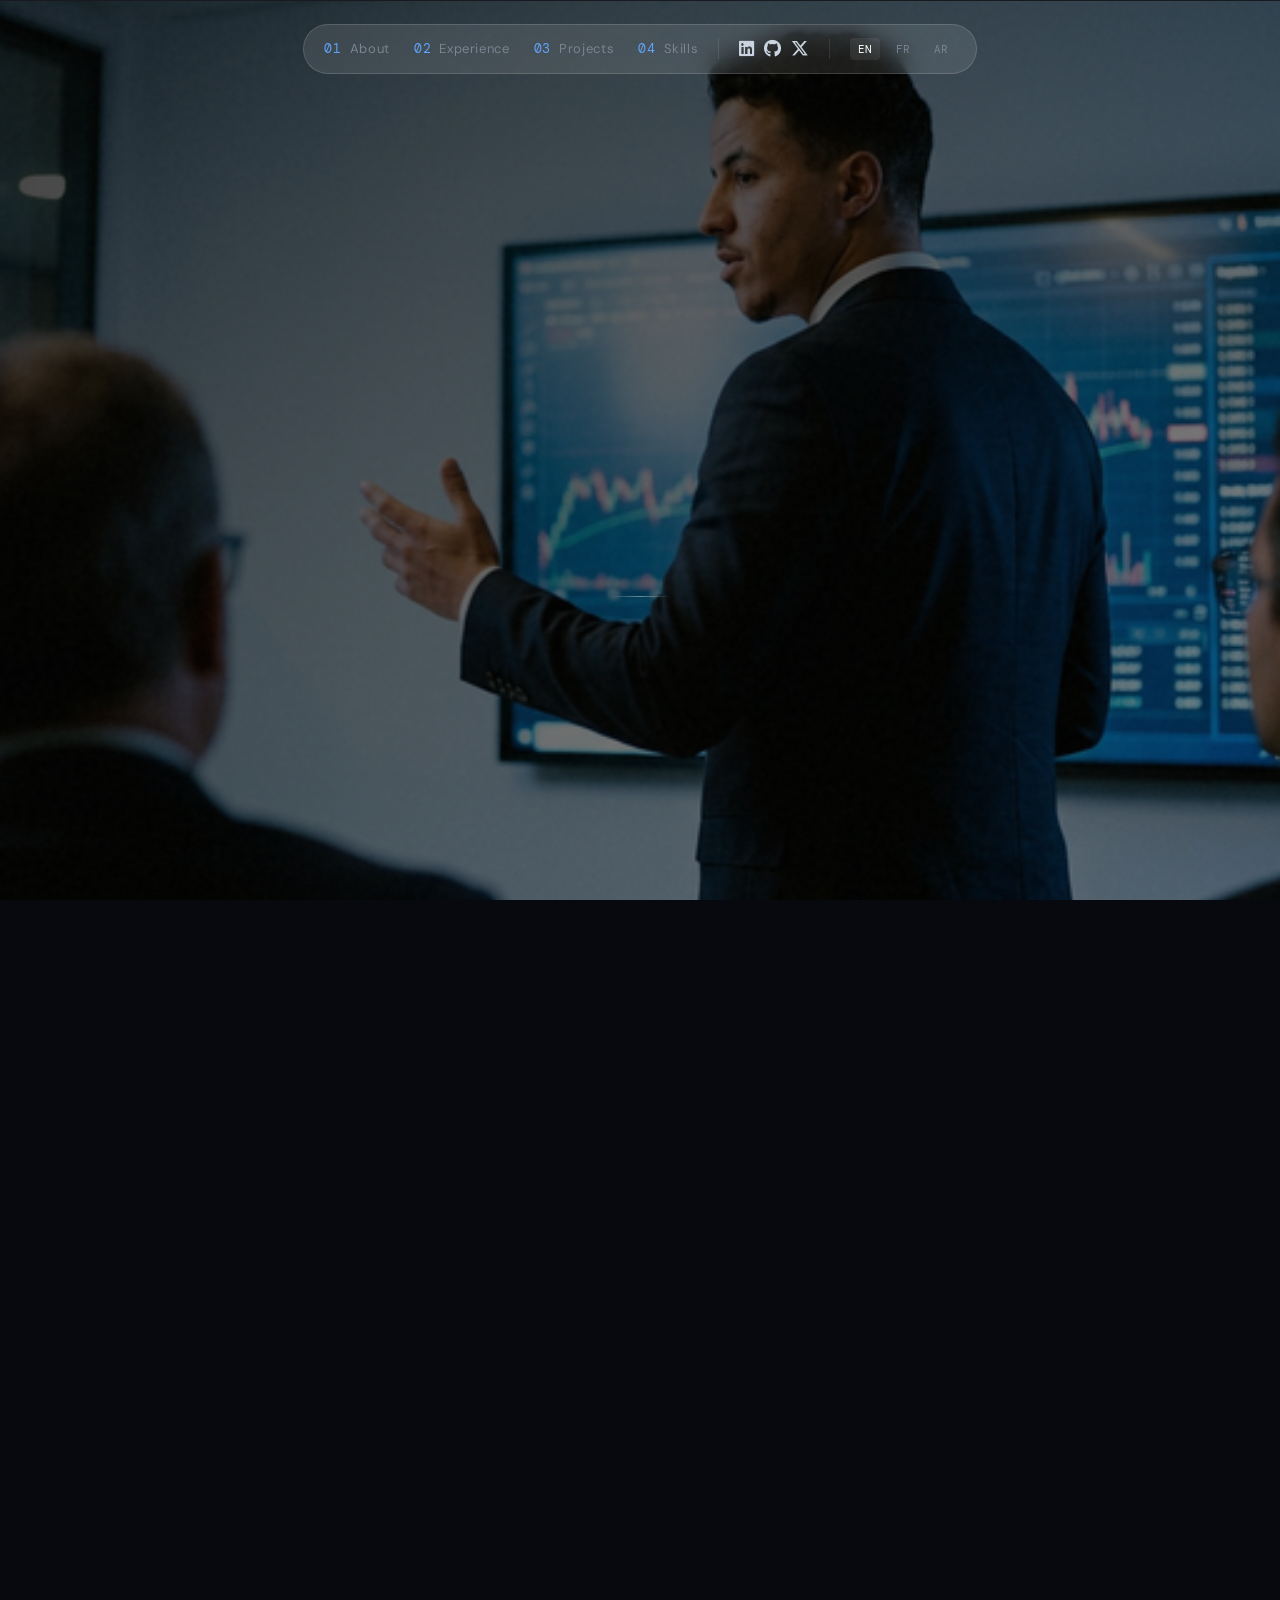
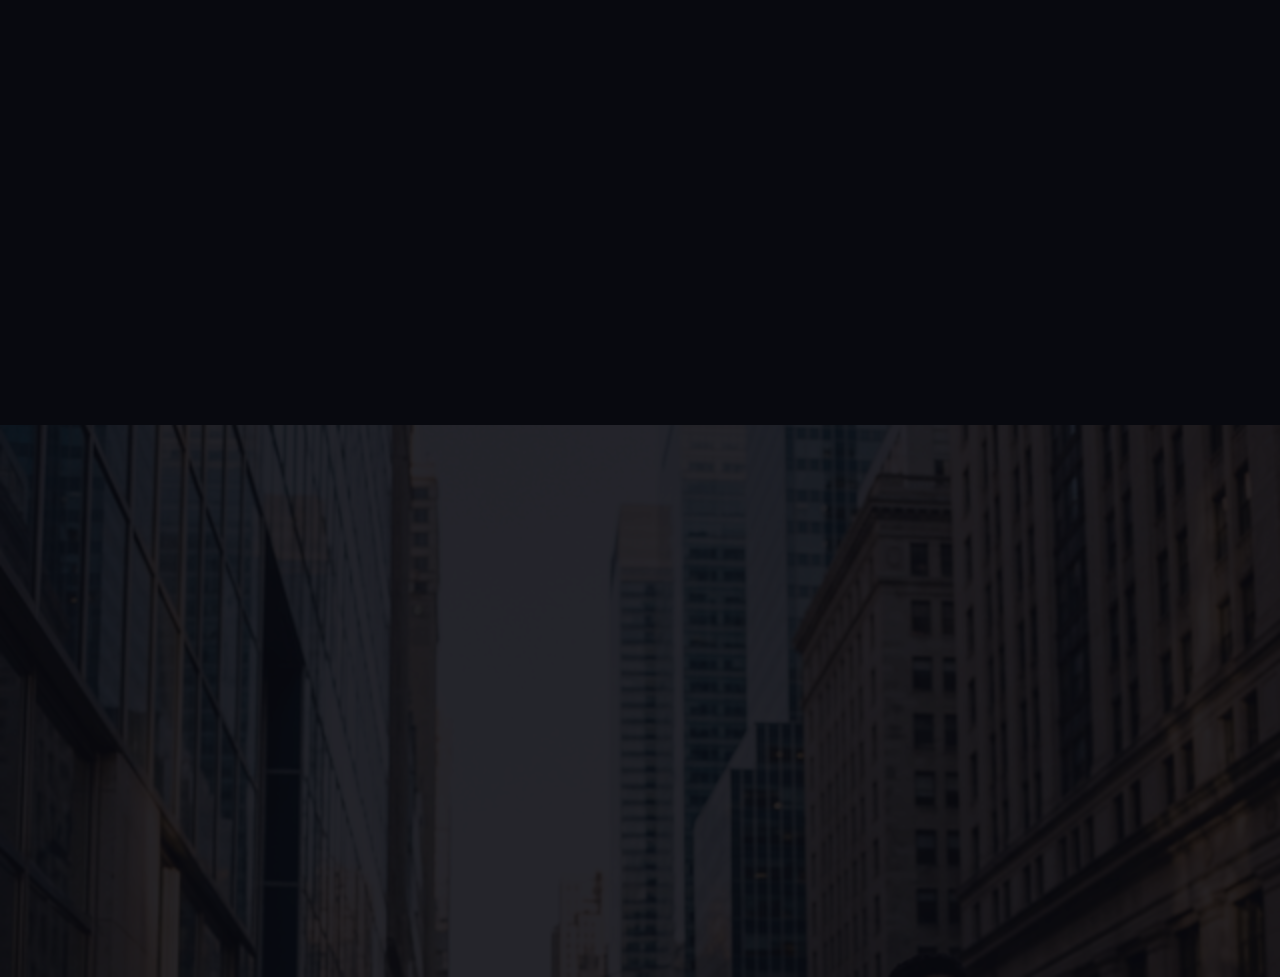
==== commit fdb604eb: "restore: portfolio to premium redesign state (before PORTFOLIO_UI_UPGRADE_PROMPTS.md changes)" ====
--- a/index.html
+++ b/index.html
@@ -4,16 +4,16 @@
 <head>
     <meta charset="UTF-8">
     <meta name="viewport" content="width=device-width, initial-scale=1.0">
-    <title>Mohammed Ezzahar | Financial &amp; Data Analyst</title>
+    <title>Mohammed Ezzahar | Financial & Data Analyst</title>
     <meta name="description"
-        content="Mohammed Ezzahar — Financial &amp; Data Analyst specializing in AI Modeling and Accounting.">
+        content="Mohammed Ezzahar — Financial & Data Analyst specializing in AI Modeling and Accounting.">
 
     <!-- Open Graph -->
-    <meta property="og:title" content="Mohammed Ezzahar | Financial &amp; Data Analyst">
+    <meta property="og:title" content="Mohammed Ezzahar | Financial & Data Analyst">
     <meta property="og:image" content="cinematic_3_boardroom.png">
-    <meta property="og:description" content="Mastery in Accounting &amp; AI Modeling">
-
-    <link rel="icon" href="youtube_art/logo.png" type="image/png">
+    <meta property="og:description" content="Mastery in Accounting & AI Modeling">
+
+    <link rel="icon" href="favicon.ico" type="image/x-icon">
 
     <!-- Fonts -->
     <link rel="stylesheet" href="styles.css">
@@ -25,25 +25,69 @@
     <!-- Global Elements -->
     <div class="grain-overlay"></div>
 
-    <nav class="hero-nav-pill">
-        <div class="pill-links">
-            <a href="#about" data-section="about" data-i18n="nav_about">About</a>
-            <a href="#projects" data-section="projects" data-i18n="nav_projects">Projects</a>
-            <a href="#skills" data-section="skills" data-i18n="nav_skills">Skills</a>
-            <a href="#contact" data-section="contact" data-i18n="nav_contact">Contact</a>
-        </div>
-
-
-
-        <div class="pill-lang">
-            <div class="lang-switch">
-                <button class="lang-btn active" data-lang="en">EN</button>
-                <button class="lang-btn" data-lang="fr">FR</button>
-                <button class="lang-btn" data-lang="ar">AR</button>
-            </div>
+    <nav class="site-nav">
+        <div class="container nav-pill-container">
+
+            <div class="nav-pill">
+                <div class="pill-links">
+                    <a href="#about" data-section="about" data-i18n="nav_about"><span class="nav-num">01</span>About</a>
+                    <a href="#experience" data-section="experience" data-i18n="nav_experience"><span
+                            class="nav-num">02</span>Experience</a>
+                    <a href="#projects" data-section="projects" data-i18n="nav_projects"><span
+                            class="nav-num">03</span>Projects</a>
+                    <a href="#skills" data-section="skills" data-i18n="nav_skills"><span
+                            class="nav-num">04</span>Skills</a>
+                </div>
+
+                <div class="pill-divider"></div>
+
+                <div class="pill-socials">
+                    <a href="https://www.linkedin.com/in/mohammed-ezzahar-579760319/" target="_blank"
+                        title="LinkedIn"><i class="fa-brands fa-linkedin"></i></a>
+                    <a href="https://github.com/motheanalyst" target="_blank" title="GitHub"><i
+                            class="fa-brands fa-github"></i></a>
+                    <a href="https://x.com/MohammedEzzahar" target="_blank" title="X (Twitter)"><i
+                            class="fa-brands fa-x-twitter"></i></a>
+                </div>
+
+                <div class="pill-divider"></div>
+
+                <div class="lang-switch" id="lang-switch">
+                    <button class="lang-btn active" data-lang="en">EN</button>
+                    <button class="lang-btn" data-lang="fr">FR</button>
+                    <button class="lang-btn" data-lang="ar">AR</button>
+                </div>
+            </div>
+
+            <button id="nav-burger" class="nav-burger" aria-label="Toggle Menu" aria-expanded="false">
+                <span class="burger-line"></span>
+                <span class="burger-line"></span>
+            </button>
         </div>
     </nav>
 
+    <div id="nav-mobile-menu" class="nav-mobile-menu" aria-hidden="true">
+        <div class="mobile-links">
+            <a href="#about" data-section="about" data-i18n="nav_about"><span class="nav-num">01</span>About</a>
+            <a href="#experience" data-section="experience" data-i18n="nav_experience"><span
+                    class="nav-num">02</span>Experience</a>
+            <a href="#projects" data-section="projects" data-i18n="nav_projects"><span
+                    class="nav-num">03</span>Projects</a>
+            <a href="#skills" data-section="skills" data-i18n="nav_skills"><span class="nav-num">04</span>Skills</a>
+            <a href="#contact" data-section="contact" data-i18n="nav_contact"><span class="nav-num">05</span>Contact</a>
+        </div>
+        <div class="mobile-socials">
+            <a href="https://www.linkedin.com/in/mohammed-ezzahar-579760319/" target="_blank"><i
+                    class="fa-brands fa-linkedin"></i></a>
+            <a href="https://github.com/motheanalyst" target="_blank"><i class="fa-brands fa-github"></i></a>
+            <a href="https://x.com/MohammedEzzahar" target="_blank"><i class="fa-brands fa-x-twitter"></i></a>
+        </div>
+        <div class="mobile-lang">
+            <button class="lang-btn active" data-lang="en">EN</button>
+            <button class="lang-btn" data-lang="fr">FR</button>
+            <button class="lang-btn" data-lang="ar">AR</button>
+        </div>
+    </div>
 
     <!-- Section 1: Hero -->
     <section class="hero" id="hero">
@@ -54,46 +98,28 @@
 
         <div class="container hero-container">
             <div class="hero-text">
-                <div class="hero-socials fade-up">
-                    <a href="https://www.linkedin.com/in/mohammed-ezzahar-579760319/" target="_blank" title="LinkedIn"
-                        class="social-linkedin"><i class="fa-brands fa-linkedin"></i></a>
-                    <a href="https://github.com/mohammedezzahar" target="_blank" title="GitHub" class="social-github"><i
-                            class="fa-brands fa-github"></i></a>
-                    <a href="https://x.com/MohammedEzzahar" target="_blank" title="X (Twitter)" class="social-x"><i
-                            class="fa-brands fa-x-twitter"></i></a>
-                    <a href="https://medium.com/@mohammedezzahar278" target="_blank" title="Medium" class="social-medium"><i
-                            class="fa-brands fa-medium"></i></a>
-                    <a href="https://www.reddit.com/user/MotheDatawizard/" target="_blank" title="Reddit"
-                        class="social-reddit"><i class="fa-brands fa-reddit"></i></a>
-                    <a href="https://substack.com/@mohammedezzahar1" target="_blank" title="Bookmark" class="social-substack"><i
-                            class="fa-solid fa-bookmark"></i></a>
-                    <a href="https://www.youtube.com/@MohammedEzzahar-g1o" target="_blank" title="YouTube"
-                        class="social-youtube"><i class="fa-brands fa-youtube"></i></a>
-                </div>
                 <h1 class="hero-name fade-up">
                     <span class="name-first" data-i18n="hero_name_first">MOHAMMED</span>
                     <span class="name-last" data-i18n="hero_name_last">EZZAHAR</span>
                 </h1>
-                <div class="hero-job-eyebrow fade-up" data-i18n="hero_eyebrow">Financial &amp; Data Analyst</div>
+                <div class="hero-job-eyebrow fade-up" data-i18n="hero_eyebrow">Financial & Data Analyst</div>
                 <div class="hero-divider fade-up"></div>
-                <p class="hero-tagline-text fade-up" data-i18n="hero_tagline">Mastery in Accounting &amp; AI Modeling
-                </p>
-            </div>
-        </div>
-
-    </section>
-
-
-    <!-- Section 2: About -->
-    <section id="about" class="about-full-bleed">
-        <div class="about-bg">
-            <img src="cinematic_1_wallstreet.png" alt="Background">
-        </div>
-        <div class="about-overlay"></div>
+                <p class="hero-tagline-text fade-up" data-i18n="hero_tagline">Mastery in Accounting & AI Modeling</p>
+            </div>
+        </div>
+    </section>
+
+
+    <!-- Section 3: About -->
+    <section id="about" class="about">
         <div class="container about-grid">
+            <div class="about-collage fade-up">
+                <img src="cinematic_2_patagonia.png" alt="Finance Context" class="main-img">
+                <img src="cinematic_1_wallstreet.png" alt="Trading View" class="overlay-img">
+            </div>
             <div class="about-text fade-up">
                 <div class="eyebrow" data-i18n="about_eyebrow">THE PHILOSOPHY</div>
-                <h2 data-i18n="about_h2">The Convergence of <em>Logic &amp; Capital</em></h2>
+                <h2 data-i18n="about_h2">The Convergence of <em>Logic & Capital</em></h2>
                 <p class="text-lead" data-i18n="about_lead">Bridge the gap between raw data and monumental decisions. My
                     approach transcends simple analysis—it is about architecting clarity in a world of financial noise.
                 </p>
@@ -107,22 +133,64 @@
                     advantages. From national finals to elite-level tax optimization, my mission is to deliver the
                     technical certainty the global market demands.</p>
 
-                <div class="testimonial-block fade-up">
-                    <i class="fa-solid fa-quote-left quote-icon"></i>
-                    <p class="testimonial-text" data-i18n="testimonial_text">"The work Mohammed and his team produced
-                        wasn&#39;t just technical—it was
-                        <strong>generational</strong> in Morocco&#39;s financial landscape."
-                    </p>
-                    <span class="testimonial-author" data-i18n="testimonial_author">— From official Mentors &amp;
-                        Referees</span>
-                </div>
-
-            </div>
-        </div>
-    </section>
-
-
-    <!-- Section 4: Projects -->
+                <div class="about-stats-mini">
+                    <div class="s-mini">
+                        <span class="number">01</span>
+                        <span class="label" data-i18n="about_s1">Strategic Vision</span>
+                    </div>
+                    <div class="s-mini">
+                        <span class="number">02</span>
+                        <span class="label" data-i18n="about_s2">Technical Depth</span>
+                    </div>
+                    <div class="s-mini">
+                        <span class="number">03</span>
+                        <span class="label" data-i18n="about_s3">Fiscal Precision</span>
+                    </div>
+                </div>
+            </div>
+        </div>
+    </section>
+
+    <!-- Section 4: Methodology -->
+    <section id="experience" class="methodology">
+        <div class="container">
+            <div class="eyebrow fade-up" data-i18n="method_eyebrow">MY METHODOLOGY</div>
+            <h2 class="fade-up" data-i18n="method_h2">From Data <em>To Decision</em></h2>
+
+            <div class="method-grid">
+                <div class="method-card fade-up">
+                    <span class="num">01</span>
+                    <div class="accent-bar"></div>
+                    <h4 data-i18n="method_c1_h">Extraction</h4>
+                    <p data-i18n="method_c1_p">Gathering raw financial and commercial data from diverse digital and
+                        institutional sources.</p>
+                </div>
+                <div class="method-card fade-up">
+                    <span class="num">02</span>
+                    <div class="accent-bar"></div>
+                    <h4 data-i18n="method_c2_h">Processing</h4>
+                    <p data-i18n="method_c2_p">Applying AI models and accounting logic to clean, structure, and validate
+                        information integrity.</p>
+                </div>
+                <div class="method-card fade-up">
+                    <span class="num">03</span>
+                    <div class="accent-bar"></div>
+                    <h4 data-i18n="method_c3_h">Analysis</h4>
+                    <p data-i18n="method_c3_p">Identifying trends, risks, and strategic opportunities using advanced
+                        financial frameworks.</p>
+                </div>
+                <div class="method-card fade-up">
+                    <span class="num">04</span>
+                    <div class="accent-bar"></div>
+                    <h4 data-i18n="method_c4_h">Reporting</h4>
+                    <p data-i18n="method_c4_p">Delivering high-end dashboards and actionable intelligence for
+                        professional stakeholders.</p>
+                </div>
+            </div>
+        </div>
+    </section>
+
+    <!-- Section 5: Projects -->
     <section id="projects" class="projects">
         <div class="container">
             <div class="eyebrow fade-up" data-i18n="projects_eyebrow">SELECTED WORKS</div>
@@ -133,8 +201,8 @@
                     <img src="cinematic_4_tradingdesk.png" alt="Fintech AI Engine">
                 </div>
                 <a href="project-fintech-ai.html" class="f-content">
-                    <div class="eyebrow" data-i18n="proj_f_eyebrow">FEATURED · FINTECH &amp; AI</div>
-                    <h3 data-i18n="proj_f_title">Fintech &amp; AI Analytics Engine</h3>
+                    <div class="eyebrow" data-i18n="proj_f_eyebrow">FEATURED · FINTECH & AI</div>
+                    <h3 data-i18n="proj_f_title">Fintech & AI Analytics Engine</h3>
                     <p class="text-mid" data-i18n="proj_f_p">A comprehensive risk management platform specializing in
                         the deployment of AI for real-time asset management and automated data analysis.</p>
                 </a>
@@ -193,174 +261,122 @@
         </div>
     </section>
 
-    <!-- Section 5: Skills -->
+    <!-- Section 6: Skills -->
     <section id="skills" class="skills-section">
         <div class="container">
-            <div class="eyebrow fade-up" data-i18n="skills_eyebrow">TECHNICAL ARSENAL</div>
             <h2 class="fade-up" data-i18n="skills_h2">Technical <em>Infrastructure</em></h2>
-
-            <div class="skills-grid-v2">
-
-                <div class="skill-group-v2 fade-up">
-                    <span class="sg-counter">01</span>
-                    <div class="sg-header">
-                        <i class="fa-brands fa-python"></i>
-                        <span class="sg-title" data-i18n="skills_g1">Programming</span>
-                    </div>
-                    <div class="sg-tags">
-                        <span class="sg-tag sg-tag--strong"><i class="fa-brands fa-python"></i> Python</span>
-                        <span class="sg-tag sg-tag--strong"><i class="fa-solid fa-brain"></i> TensorFlow</span>
-                        <span class="sg-tag sg-tag--strong"><i class="fa-solid fa-fire"></i> PyTorch</span>
-                        <span class="sg-tag"><i class="fa-solid fa-database"></i> SQL</span>
-                        <span class="sg-tag"><i class="fa-solid fa-file-excel"></i> VBA / Excel</span>
-                        <span class="sg-tag"><i class="fa-solid fa-table"></i> Pandas</span>
-                        <span class="sg-tag"><i class="fa-solid fa-calculator"></i> NumPy</span>
-                        <span class="sg-tag"><i class="fa-solid fa-code-branch"></i> Scikit-learn</span>
-                    </div>
-                </div>
-
-                <div class="skill-group-v2 fade-up">
-                    <span class="sg-counter">02</span>
-                    <div class="sg-header">
-                        <i class="fa-solid fa-chart-bar"></i>
-                        <span class="sg-title" data-i18n="skills_g2">Data &amp; BI</span>
-                    </div>
-                    <div class="sg-tags">
-                        <span class="sg-tag sg-tag--strong"><i class="fa-solid fa-chart-pie"></i> PowerBI</span>
-                        <span class="sg-tag sg-tag--strong"><i class="fa-solid fa-chart-line"></i> Tableau</span>
-                        <span class="sg-tag"><i class="fa-solid fa-chart-area"></i> Matplotlib</span>
-                        <span class="sg-tag"><i class="fa-solid fa-chart-column"></i> Seaborn</span>
-                        <span class="sg-tag"><i class="fa-solid fa-chart-simple"></i> Plotly</span>
-                        <span class="sg-tag"><i class="fa-solid fa-layer-group"></i> Streamlit</span>
-                        <span class="sg-tag"><i class="fa-solid fa-magnifying-glass-chart"></i> Pandas Profiling</span>
-                    </div>
-                </div>
-
-                <div class="skill-group-v2 fade-up">
-                    <span class="sg-counter">03</span>
-                    <div class="sg-header">
-                        <i class="fa-solid fa-file-invoice-dollar"></i>
-                        <span class="sg-title" data-i18n="skills_g3">Finance &amp; Accounting</span>
-                    </div>
-                    <div class="sg-tags">
-                        <span class="sg-tag sg-tag--strong"><i class="fa-solid fa-file-invoice-dollar"></i> Financial
-                            Modeling</span>
-                        <span class="sg-tag sg-tag--strong"><i class="fa-solid fa-scale-balanced"></i> Tax Planning
-                            (MA)</span>
-                        <span class="sg-tag"><i class="fa-solid fa-building-columns"></i> Bank Reconciliation</span>
-                        <span class="sg-tag"><i class="fa-solid fa-clipboard-check"></i> Audit Frameworks</span>
-                        <span class="sg-tag"><i class="fa-solid fa-book-open"></i> IFRS Standards</span>
-                        <span class="sg-tag"><i class="fa-solid fa-money-bill-trend-up"></i> Fiscal Optimization</span>
-                    </div>
-                </div>
-
-                <div class="skill-group-v2 fade-up">
-                    <span class="sg-counter">04</span>
-                    <div class="sg-header">
-                        <i class="fa-solid fa-brain"></i>
-                        <span class="sg-title" data-i18n="skills_g4">AI &amp; Strategy</span>
-                    </div>
-                    <div class="sg-tags">
-                        <span class="sg-tag sg-tag--strong"><i class="fa-solid fa-network-wired"></i> LSTMs /
-                            Transformers</span>
-                        <span class="sg-tag sg-tag--strong"><i class="fa-solid fa-language"></i> NLP / FinBERT</span>
-                        <span class="sg-tag"><i class="fa-solid fa-magnifying-glass"></i> Vector Search (FAISS)</span>
-                        <span class="sg-tag"><i class="fa-solid fa-lightbulb"></i> Critical Thinking</span>
-                        <span class="sg-tag"><i class="fa-solid fa-globe"></i> Geopolitical Analysis</span>
-                        <span class="sg-tag"><i class="fa-solid fa-comments"></i> Strategic Communication</span>
-                    </div>
-                </div>
-
-            </div>
-        </div>
-    </section>
-
-    <!-- Section 6: Contact -->
-    <section id="contact" class="contact-section">
-        <div class="container contact-container">
-            <div class="eyebrow fade-up" data-i18n="contact_eyebrow">OPEN TO OPPORTUNITIES</div>
-            <h2 class="fade-up" data-i18n="contact_h2">Let's Build <em>Something Real</em></h2>
-            <p class="contact-lead fade-up" data-i18n="contact_lead">
-                Whether you're an institutional investor, a recruiting partner,
-                or building something at the intersection of finance and AI —
-                I want to hear from you.
-            </p>
-
-            <div class="contact-grid fade-up">
-
-                <a href="mailto:mohammedezzahar278@gmail.com" class="contact-item">
-                    <div class="ci-icon"><i class="fa-solid fa-envelope"></i></div>
-                    <div class="ci-body">
-                        <span class="ci-label">EMAIL</span>
-                        <span class="ci-value">mohammedezzahar278@gmail.com</span>
-                    </div>
-                    <i class="fa-solid fa-arrow-up-right ci-arrow"></i>
-                </a>
-
-                <a href="tel:+212609233284" class="contact-item">
-                    <div class="ci-icon"><i class="fa-solid fa-phone"></i></div>
-                    <div class="ci-body">
-                        <span class="ci-label">PHONE</span>
-                        <span class="ci-value">+212 6 09 23 32 84</span>
-                    </div>
-                    <i class="fa-solid fa-arrow-up-right ci-arrow"></i>
-                </a>
-
-                <div class="contact-item contact-item--static">
-                    <div class="ci-icon"><i class="fa-solid fa-location-dot"></i></div>
-                    <div class="ci-body">
-                        <span class="ci-label">LOCATION</span>
-                        <span class="ci-value" data-i18n="contact_location">Meknès, Morocco · Available Remotely</span>
-                    </div>
-                </div>
-
-
-
-            </div>
-
-            <div class="contact-availability fade-up">
-                <span class="avail-dot"></span>
-                <span data-i18n="contact_avail">Currently available for full-time roles and consulting
-                    engagements</span>
-            </div>
-        </div>
-    </section>
-
-    <!-- Footer -->
-    <footer class="footer">
-        <div class="container">
-            <div class="footer-inner">
-                <div class="footer-brand">
-                    <span class="footer-name">Mohammed Ezzahar</span>
-                    <span class="footer-role" data-i18n="footer_role">Financial &amp; Data Analyst · AI Developer</span>
-                </div>
-                <nav class="footer-links">
-                    <a href="#about" data-i18n="nav_about_short">About</a>
-                    <a href="#experience" data-i18n="nav_experience_short">Methodology</a>
-                    <a href="#projects" data-i18n="nav_projects_short">Projects</a>
-                    <a href="#skills" data-i18n="nav_skills_short">Skills</a>
-                    <a href="#contact" data-i18n="nav_contact_short">Contact</a>
-                </nav>
-                <div class="footer-socials">
-                    <a href="https://www.linkedin.com/in/mohammed-ezzahar-579760319/" target="_blank"
-                        class="social-linkedin"><i class="fa-brands fa-linkedin"></i></a>
-                    <a href="https://github.com/mohammedezzahar" target="_blank" class="social-github"><i
-                            class="fa-brands fa-github"></i></a>
-                    <a href="https://x.com/MohammedEzzahar" target="_blank" class="social-x"><i
-                            class="fa-brands fa-x-twitter"></i></a>
-                    <a href="https://medium.com/@mohammedezzahar278" target="_blank" class="social-medium"><i
-                            class="fa-brands fa-medium"></i></a>
-                    <a href="https://www.youtube.com/@MohammedEzzahar-g1o" target="_blank" class="social-youtube"><i
-                            class="fa-brands fa-youtube"></i></a>
-                </div>
-            </div>
-            <div class="footer-bottom">
-                <span class="copyright">© 2026 Mohammed Ezzahar</span>
-                <span class="dot">·</span>
-                <span data-i18n="footer_location">Meknès, Morocco</span>
-            </div>
-        </div>
-    </footer>
+            <div class="skills-grid">
+                <div class="skill-group fade-up">
+                    <span class="group-label" data-i18n="skills_g1">PROGRAMMING</span>
+                    <div class="bar-container">
+                        <div class="bar-info"><span><i class="fa-brands fa-python skill-icon"></i>Python (TensorFlow,
+                                PyTorch)</span><span>92%</span></div>
+                        <div class="bar-bg">
+                            <div class="bar-fill" data-width="92%"></div>
+                        </div>
+                    </div>
+                    <div class="bar-container">
+                        <div class="bar-info"><span><i
+                                    class="fa-solid fa-database skill-icon"></i>SQL</span><span>85%</span></div>
+                        <div class="bar-bg">
+                            <div class="bar-fill" data-width="85%"></div>
+                        </div>
+                    </div>
+                    <div class="bar-container">
+                        <div class="bar-info"><span><i class="fa-solid fa-file-excel skill-icon"></i><span
+                                    data-i18n="skill_excel">VBA / Excel</span></span><span>88%</span></div>
+                        <div class="bar-bg">
+                            <div class="bar-fill" data-width="88%"></div>
+                        </div>
+                    </div>
+                </div>
+
+                <div class="skill-group fade-up">
+                    <span class="group-label" data-i18n="skills_g2">DATA ANALYSIS & BI</span>
+                    <div class="bar-container">
+                        <div class="bar-info"><span><i class="fa-solid fa-chart-bar skill-icon"></i>PowerBI /
+                                Tableau</span><span>80%</span></div>
+                        <div class="bar-bg">
+                            <div class="bar-fill" data-width="80%"></div>
+                        </div>
+                    </div>
+                    <div class="bar-container">
+                        <div class="bar-info"><span><i class="fa-solid fa-chart-line skill-icon"></i>Matplotlib /
+                                Seaborn</span><span>88%</span></div>
+                        <div class="bar-bg">
+                            <div class="bar-fill" data-width="88%"></div>
+                        </div>
+                    </div>
+                </div>
+
+                <div class="skill-group fade-up">
+                    <span class="group-label" data-i18n="skills_g3">FINANCE & ACCOUNTING</span>
+                    <div class="bar-container">
+                        <div class="bar-info"><span><i class="fa-solid fa-file-invoice-dollar skill-icon"></i><span
+                                    data-i18n="skill_modeling">Financial Modeling</span></span><span>90%</span></div>
+                        <div class="bar-bg">
+                            <div class="bar-fill" data-width="90%"></div>
+                        </div>
+                    </div>
+                    <div class="bar-container">
+                        <div class="bar-info"><span><i class="fa-solid fa-scale-balanced skill-icon"></i><span
+                                    data-i18n="skill_tax">Tax Planning (Moroccan Law)</span></span><span>82%</span>
+                        </div>
+                        <div class="bar-bg">
+                            <div class="bar-fill" data-width="82%"></div>
+                        </div>
+                    </div>
+                </div>
+
+                <div class="skill-group fade-up">
+                    <span class="group-label" data-i18n="skills_g4">SOFT SKILLS & STRATEGY</span>
+                    <div class="bar-container">
+                        <div class="bar-info"><span><i class="fa-solid fa-landmark skill-icon"></i><span
+                                    data-i18n="skill_politics">Politics & Geopolitics
+                                    Understanding</span></span><span>85%</span></div>
+                        <div class="bar-bg">
+                            <div class="bar-fill" data-width="85%"></div>
+                        </div>
+                    </div>
+                    <div class="bar-container">
+                        <div class="bar-info"><span><i class="fa-solid fa-brain skill-icon"></i><span
+                                    data-i18n="skill_critical">Critical Thinking &
+                                    Analysis</span></span><span>94%</span></div>
+                        <div class="bar-bg">
+                            <div class="bar-fill" data-width="94%"></div>
+                        </div>
+                    </div>
+                    <div class="bar-container">
+                        <div class="bar-info"><span><i class="fa-solid fa-comments skill-icon"></i><span
+                                    data-i18n="skill_comm">Strategic Communication</span></span><span>88%</span></div>
+                        <div class="bar-bg">
+                            <div class="bar-fill" data-width="88%"></div>
+                        </div>
+                    </div>
+                </div>
+
+            </div>
+        </div>
+    </section>
+
+
+    <!-- Section 8: CTA Banner -->
+    <section class="cta-banner">
+        <div class="container cta-content">
+            <h2 class="fade-up" data-i18n="cta_h2">Let's Build the <em>Future of Finance</em></h2>
+            <p class="fade-up text-mid" data-i18n="cta_p">Open for collaborations in Data Engineering, Financial
+                Analysis, and AI Research.</p>
+
+
+            <div class="cta-row fade-up">
+                <span>mohammedezzahar278@gmail.com</span>
+                <span class="cta-dot">·</span>
+                <span>(+212) 609-233-284</span>
+                <span class="cta-dot">·</span>
+                <span data-i18n="cta_location">Meknès, Morocco</span>
+            </div>
+        </div>
+    </section>
 
 
     <script src="script.js"></script>
--- a/styles.css
+++ b/styles.css
@@ -1,4 +1,4 @@
-@import url('https://fonts.googleapis.com/css2?family=Outfit:wght@300;400;500;600;700&family=Cairo:wght@400;600;700&family=Playfair+Display:ital,wght@0,400;0,700;1,400;1,700&family=JetBrains+Mono:wght@300;400&display=swap');
+@import url('https://fonts.googleapis.com/css2?family=Barlow+Condensed:wght@700;800;900&family=Cairo:wght@400;600;700&family=Cormorant+Garamond:ital,wght@0,300;0,600;0,700;1,300;1,600;1,700&family=DM+Mono:wght@300;400;500&family=DM+Sans:wght@300;400;500&display=swap');
 
 :root {
     /* Color Palette - Monochrome Luxury */
@@ -19,11 +19,11 @@
     --warm: #E5E7EB;
     /* Lighter Silver */
 
-    /* Typography - Rebuilt for Luxury Finance */
-    --font-display: 'Outfit', sans-serif;
-    --font-editorial: 'Playfair Display', serif;
-    --font-tech: 'JetBrains Mono', monospace;
-    --font-body: 'Outfit', sans-serif;
+    /* Typography */
+    --font-display: 'Barlow Condensed', sans-serif;
+    --font-editorial: 'Cormorant Garamond', serif;
+    --font-tech: 'DM Mono', monospace;
+    --font-body: 'DM Sans', sans-serif;
     --font-arabic: 'Cairo', sans-serif;
 
     /* Spacing */
@@ -50,10 +50,8 @@
     color: var(--text);
     font-family: var(--font-body);
     font-weight: 300;
-    line-height: 1.7;
-    /* Increased for readability */
+    line-height: 1.6;
     -webkit-font-smoothing: antialiased;
-    letter-spacing: -0.01em;
 }
 
 section {
@@ -145,149 +143,17 @@
     }
 }
 
-/* --- GLOBAL NAVIGATION PILL (Fixed Top) --- */
-.hero-nav-pill {
-    position: fixed;
-    top: 20px;
-    left: 50%;
-    transform: translateX(-50%);
-    background: rgba(220, 220, 225, 0.15);
-    backdrop-filter: blur(20px);
-    -webkit-backdrop-filter: blur(20px);
-    border: 1px solid rgba(255, 255, 255, 0.2);
-    border-radius: 100px;
-    padding: 10px 32px;
-    display: flex;
-    align-items: center;
-    gap: 24px;
-    z-index: 10000;
-    box-shadow: 0 10px 30px rgba(0, 0, 0, 0.5);
-    max-width: calc(100vw - 40px);
-    width: max-content;
-    flex-wrap: nowrap;
-    overflow: hidden;
-    white-space: nowrap;
-    transition: 0.5s cubic-bezier(0.16, 1, 0.3, 1);
-}
-
-@keyframes navFloat {
-
-    0%,
-    100% {
-        transform: translate(-50%, 0);
-    }
-
-    50% {
-        transform: translate(-50%, -4px);
-    }
-}
-
-.pill-links {
+/* Typography Utilities */
+.eyebrow {
+    font-family: var(--font-tech);
+    font-size: 11px;
+    letter-spacing: 0.2em;
+    color: var(--text-dim);
+    text-transform: uppercase;
     display: flex;
     align-items: center;
     gap: 12px;
 }
-
-.pill-links a {
-    font-family: var(--font-tech);
-    font-size: 12.5px;
-    font-weight: 700;
-    color: #ffffff !important;
-    text-transform: uppercase;
-    letter-spacing: 0.1em;
-    display: flex;
-    align-items: center;
-    gap: 4px;
-    transition: color 0.3s;
-}
-
-.pill-links a:hover {
-    color: #ffffff !important;
-}
-
-.pill-divider {
-    width: 1px;
-    height: 14px;
-    background: rgba(0, 0, 0, 0.2);
-}
-
-.pill-socials {
-    display: flex;
-    align-items: center;
-    gap: 16px;
-}
-
-.pill-socials a {
-    font-size: 16px;
-    transition: 0.4s cubic-bezier(0.16, 1, 0.3, 1);
-    display: flex;
-    align-items: center;
-    justify-content: center;
-}
-
-.pill-socials a:hover {
-    transform: translateY(-3px) scale(1.2);
-}
-
-.pill-socials a.social-linkedin {
-    color: #0077b5;
-}
-
-.pill-socials a.social-github {
-    color: #ffffff;
-}
-
-.pill-socials a.social-x {
-    color: #ffffff;
-}
-
-.pill-socials a.social-medium {
-    color: #00ab6c;
-}
-
-.pill-socials a.social-reddit {
-    color: #ff4500;
-}
-
-.pill-socials a.social-substack {
-    color: #ff6719;
-}
-
-.pill-socials a.social-youtube {
-    color: #ff0000;
-}
-
-.hero-nav-pill .lang-switch {
-    display: flex;
-    gap: 6px;
-    align-items: center;
-}
-
-.hero-nav-pill .lang-btn {
-    background: transparent;
-    border: none;
-    font-family: var(--font-tech);
-    font-size: 12.5px;
-    font-weight: 700;
-    color: #ffffff !important;
-    cursor: pointer;
-    transition: 0.3s;
-    text-transform: uppercase;
-}
-
-.hero-nav-pill .lang-btn.active,
-.hero-nav-pill .lang-btn:hover {
-    color: #ffffff !important;
-}
-
-/* Typography Utilities */
-.about-full-bleed .eyebrow::after {
-    content: '';
-    width: 32px;
-    height: 1px;
-    background: var(--accent);
-}
-
 
 .eyebrow::before {
     content: '';
@@ -298,13 +164,10 @@
 
 h2 {
     font-family: var(--font-editorial);
-    font-weight: 400;
-    /* Regular weight often feels more premium for serifs */
-    font-size: clamp(3rem, 6vw, 5rem);
-    /* Scaled up for more impact */
-    line-height: 1.05;
-    margin: 24px 0 48px;
-    letter-spacing: -0.01em;
+    font-weight: 600;
+    font-size: clamp(2.5rem, 5vw, 4rem);
+    line-height: 1.1;
+    margin: 16px 0 32px;
 }
 
 h2 em {
@@ -315,12 +178,10 @@
 /* Hero Section */
 .hero {
     height: 100vh;
-    padding-top: 2rem;
+    padding-top: 6rem;
     display: flex;
     align-items: center;
     background: #000;
-    position: relative;
-    overflow: hidden;
 }
 
 .hero-bg {
@@ -349,22 +210,16 @@
     left: 0;
     width: 100%;
     height: 100%;
-    background:
-        radial-gradient(circle at 50% 45%, rgba(0, 0, 0, 0) 20%, rgba(0, 0, 0, 0.7) 100%),
-        linear-gradient(to bottom, rgba(0, 0, 0, 0.3) 0%, transparent 40%, rgba(0, 0, 0, 0.8) 100%);
-    z-index: 1;
+    background: linear-gradient(to bottom right, rgba(0, 0, 0, 0.75), rgba(0, 0, 0, 0.45));
+    z-index: 0;
 }
 
 .hero-container {
     height: 100%;
     display: flex;
-    align-items: flex-end;
-    /* Moved from center to bottom */
+    align-items: center;
     justify-content: center;
-    padding-bottom: 15px;
-    /* Precise edge positioning */
-    z-index: 10;
-    /* High z-index to stay above overlays */
+    z-index: 1;
     position: relative;
     text-align: center;
 }
@@ -378,8 +233,8 @@
     display: inline-flex;
     align-items: center;
     gap: 8px;
-    background: rgba(255, 255, 255, 0.06);
-    border: 1px solid rgba(255, 255, 255, 0.12);
+    background: rgba(96, 165, 250, 0.1);
+    border: 1px solid rgba(96, 165, 250, 0.25);
     padding: 4px 12px;
     border-radius: 100px;
     margin-bottom: 2rem;
@@ -388,9 +243,9 @@
 .status-dot {
     width: 6px;
     height: 6px;
-    background: var(--text);
+    background: #60A5FA;
     border-radius: 50%;
-    box-shadow: 0 0 8px rgba(255, 255, 255, 0.4);
+    box-shadow: 0 0 10px #60A5FA;
     animation: statusPulse 2s infinite ease-in-out;
 }
 
@@ -399,7 +254,7 @@
     font-size: 10px;
     text-transform: uppercase;
     letter-spacing: 0.1em;
-    color: var(--text-dim);
+    color: #60A5FA;
 }
 
 @keyframes statusPulse {
@@ -419,42 +274,34 @@
 .hero-job-eyebrow {
     font-family: var(--font-tech);
     font-size: 0.85rem;
-    font-weight: 700;
+    color: #CBD5E1;
     text-transform: uppercase;
     letter-spacing: 0.4em;
-    margin-bottom: 0.75rem;
-    background: linear-gradient(90deg, #3b82f6 0%, #94a3b8 100%);
-    -webkit-background-clip: text;
-    background-clip: text;
-    -webkit-text-fill-color: transparent;
-    display: inline-block;
+    margin-bottom: 1rem;
+    font-weight: 500;
 }
 
 .hero-name {
     font-family: var(--font-editorial);
-    font-size: clamp(1.8rem, 6vw, 4.8rem);
+    font-size: clamp(3.5rem, 12vw, 9.5rem);
     font-weight: 600;
+    color: #FFFFFF;
     text-transform: uppercase;
-    line-height: 0.9;
-    margin-bottom: 0.75rem;
-    /* Reduced further */
+    line-height: 0.82;
+    margin-bottom: 1.5rem;
     letter-spacing: -0.02em;
     display: flex;
     flex-direction: column;
     align-items: center;
-    gap: 0.05em;
-    text-shadow: 0 10px 30px rgba(0, 0, 0, 0.6);
+    text-shadow: 0 15px 45px rgba(0, 0, 0, 0.6);
 }
 
 .name-first {
-    color: #FFFFFF;
-    opacity: 1;
+    opacity: 0.9;
 }
 
 .name-last {
-    color: var(--text-mid);
-    /* Creates a nice silver contrast */
-    margin-top: 0;
+    margin-top: -0.1em;
 }
 
 .hero-divider {
@@ -467,74 +314,53 @@
 
 .hero-tagline-text {
     font-family: var(--font-editorial);
-    font-size: clamp(1rem, 2vw, 1.4rem);
+    font-size: clamp(1rem, 2vw, 1.35rem);
     font-style: italic;
-    color: var(--text-mid);
-    letter-spacing: 0.05em;
-    max-width: 650px;
+    color: #94A3B8;
+    letter-spacing: 0.08em;
+    max-width: 600px;
     margin: 0 auto;
-    line-height: 1.5;
-    opacity: 0.9;
+    line-height: 1.4;
 }
 
 /* Hero Socials */
 .hero-socials {
-    display: flex;
-    justify-content: center;
-    gap: 15px;
-    /* Tighter gap */
-    margin-bottom: 1rem;
-    /* Further reduced from 1.2rem */
-    position: relative;
+    position: absolute;
+    top: 40px;
+    right: var(--padding-global);
+    display: flex;
+    gap: 24px;
     z-index: 10;
 }
 
 .hero-socials a {
-    font-size: 1.8rem;
+    font-size: 22px;
     transition: 0.4s cubic-bezier(0.16, 1, 0.3, 1);
-    opacity: 1;
-    /* Full opacity for vibrant colors */
     filter: drop-shadow(0 0 5px rgba(255, 255, 255, 0.1));
 }
 
-.hero-socials a.social-linkedin {
-    color: #0077b5;
-    filter: drop-shadow(0 0 10px rgba(0, 119, 181, 0.4));
-}
-
-.hero-socials a.social-github {
-    color: #ffffff;
-    filter: drop-shadow(0 0 10px rgba(255, 255, 255, 0.4));
-}
-
-.hero-socials a.social-x {
-    color: #ffffff;
-    filter: drop-shadow(0 0 10px rgba(255, 255, 255, 0.4));
-}
-
-.hero-socials a.social-medium {
-    color: #00ab6c;
-    filter: drop-shadow(0 0 10px rgba(0, 171, 108, 0.4));
-}
-
-.hero-socials a.social-reddit {
-    color: #ff4500;
-    filter: drop-shadow(0 0 10px rgba(255, 69, 0, 0.4));
-}
-
-.hero-socials a.social-substack {
-    color: #ff6719;
-    filter: drop-shadow(0 0 10px rgba(255, 103, 25, 0.4));
-}
-
-.hero-socials a.social-youtube {
-    color: #ff0000;
-    filter: drop-shadow(0 0 10px rgba(255, 0, 0, 0.4));
+.hero-socials a.x-link {
+    color: #FFFFFF;
+}
+
+.hero-socials a.li-link {
+    color: #0077B5;
+}
+
+.hero-socials a.gh-link {
+    color: #FFFFFF;
+}
+
+.hero-socials a.yt-link {
+    color: #FF0000;
+}
+
+.hero-socials a.mail-link {
+    color: #EA4335;
 }
 
 .hero-socials a:hover {
-    opacity: 1;
-    transform: translateY(-4px) scale(1.15);
+    transform: translateY(-4px) scale(1.1);
     filter: drop-shadow(0 0 15px currentColor);
 }
 
@@ -615,124 +441,30 @@
     margin-top: 8px;
 }
 
-/* About Section Transformation (Full-Bleed) */
-.about-full-bleed {
-    position: relative;
-    padding: 160px 0;
-    /* Increased padding for impact */
-    background: #000;
-    overflow: hidden;
-    display: flex;
-    align-items: center;
-}
-
-.about-bg {
-    position: absolute;
-    top: 0;
-    left: 0;
-    width: 100%;
-    height: 100%;
-    z-index: 0;
-}
-
-.about-bg img {
-    width: 100%;
-    height: 100%;
-    object-fit: cover;
-    opacity: 0.5;
-    /* Balanced opacity for background feel */
-    filter: saturate(0.8) contrast(1.1);
-}
-
-.about-overlay {
-    position: absolute;
-    top: 0;
-    left: 0;
-    width: 100%;
-    height: 100%;
-    background: linear-gradient(90deg,
-            rgba(8, 9, 15, 0.9) 0%,
-            rgba(8, 9, 15, 0.6) 50%,
-            rgba(8, 9, 15, 0.3) 100%);
-    z-index: 1;
-}
-
-.about-full-bleed .container {
-    position: relative;
-    z-index: 2;
-}
-
+/* About Section */
 .about-grid {
-    display: flex;
-    justify-content: center;
-    text-align: center;
-    max-width: 900px;
-    margin: 0 auto;
-}
-
-.about-text {
-    width: 100%;
-}
-
-
-
-
-@media (max-width: 992px) {
-    .about-grid {
-        grid-template-columns: 1fr;
-        gap: 40px;
-    }
-
-    .about-overlay {
-        background: linear-gradient(to bottom,
-                rgba(8, 9, 15, 0.9) 0%,
-                rgba(8, 9, 15, 0.7) 100%);
-    }
-
-    .about-spacer {
-        display: none;
-    }
-}
-
+    display: grid;
+    grid-template-columns: 1fr 1.2fr;
+    gap: 100px;
+    align-items: center;
+}
 
 .about-collage {
     position: relative;
 }
 
-.profile-frame {
-    position: relative;
-    width: 100%;
-    height: 520px;
-    overflow: hidden;
+.main-img {
+    width: 100%;
+    height: 480px;
+    object-fit: cover;
     border-radius: 4px;
-    background: var(--bg-3);
-}
-
-.profile-img {
-    width: 100%;
-    height: 100%;
-    object-fit: cover;
-    filter: grayscale(100%) contrast(1.1);
-    transition: 0.8s cubic-bezier(0.16, 1, 0.3, 1);
-    opacity: 0.85;
-}
-
-.profile-img:hover {
-    filter: grayscale(30%) contrast(1.05);
-    opacity: 1;
-    transform: scale(1.03);
-}
-
-.profile-glow {
-    position: absolute;
-    top: 0;
-    left: 0;
-    width: 100%;
-    height: 100%;
-    background: radial-gradient(circle at 50% 50%, transparent 40%, rgba(0, 0, 0, 0.4) 100%);
-    pointer-events: none;
-}
-
+    filter: grayscale(20%);
+    transition: 0.5s ease;
+}
+
+.main-img:hover {
+    filter: grayscale(0%);
+}
 
 .overlay-img {
     position: absolute;
@@ -779,39 +511,6 @@
     font-weight: 300;
 }
 
-.testimonial-block {
-    background: rgba(255, 255, 255, 0.03);
-    border-left: 2px solid var(--accent);
-    padding: 32px;
-    margin: 48px 0;
-    position: relative;
-}
-
-.quote-icon {
-    font-size: 24px;
-    color: var(--accent-dim);
-    margin-bottom: 16px;
-    display: block;
-    opacity: 0.4;
-}
-
-.testimonial-text {
-    font-family: var(--font-editorial);
-    font-size: 1.35rem;
-    font-style: italic;
-    line-height: 1.6;
-    color: var(--text);
-    margin-bottom: 16px !important;
-}
-
-.testimonial-author {
-    font-family: var(--font-tech);
-    font-size: 11px;
-    text-transform: uppercase;
-    letter-spacing: 0.15em;
-    color: var(--text-dim);
-}
-
 .about-stats-mini {
     display: flex;
     gap: 40px;
@@ -839,6 +538,94 @@
     color: var(--text-mid);
     text-transform: uppercase;
     letter-spacing: 0.05em;
+}
+
+/* Methodology Section */
+.methodology {
+    background-image: url('cinematic_wide_3.png');
+    background-size: cover;
+    background-attachment: fixed;
+}
+
+.methodology::before {
+    content: '';
+    position: absolute;
+    top: 0;
+    left: 0;
+    width: 100%;
+    height: 100%;
+    background: rgba(8, 9, 15, 0.82);
+    z-index: 1;
+}
+
+.method-grid {
+    display: grid;
+    grid-template-columns: repeat(4, 1fr);
+    gap: 2px;
+}
+
+.method-card {
+    background: rgba(13, 14, 23, 0.7);
+    backdrop-filter: blur(12px);
+    border: 1px solid var(--border);
+    padding: 40px 32px;
+    transition: 0.4s cubic-bezier(0.16, 1, 0.3, 1);
+}
+
+.method-card:hover {
+    border-color: var(--accent);
+    background: rgba(0, 255, 136, 0.04);
+    transform: translateY(-4px);
+}
+
+.method-card .num {
+    font-family: var(--font-tech);
+    font-size: 11px;
+    letter-spacing: 0.2em;
+    color: var(--accent);
+    display: block;
+    margin-bottom: 20px;
+}
+
+.method-card .accent-bar {
+    width: 32px;
+    height: 2px;
+    background: var(--accent);
+    margin-bottom: 24px;
+    transition: 0.3s;
+}
+
+.method-card:hover .accent-bar {
+    width: 100%;
+}
+
+.method-card h4 {
+    font-family: var(--font-editorial);
+    font-size: 1.4rem;
+    font-weight: 600;
+    margin-bottom: 12px;
+}
+
+.nav-socials a:hover {
+    color: var(--accent);
+    transform: translateY(-3px);
+}
+
+.mobile-socials a {
+    font-size: 20px;
+    color: var(--text-dim);
+    transition: 0.3s cubic-bezier(0.16, 1, 0.3, 1);
+}
+
+.mobile-socials a:hover {
+    color: var(--accent);
+    transform: translateY(-3px);
+}
+
+.method-card p {
+    font-size: 13px;
+    color: var(--text-dim);
+    line-height: 1.7;
 }
 
 /* Projects Section */
@@ -985,18 +772,16 @@
 }
 
 .skill-group .group-label {
-    font-family: var(--font-editorial);
-    font-size: 1.8rem;
-    color: var(--text);
-    letter-spacing: 0.05em;
+    font-family: var(--font-tech);
+    font-size: 10px;
+    color: var(--accent);
+    letter-spacing: 0.2em;
     text-transform: uppercase;
-    padding-bottom: 20px;
-    margin-bottom: 32px;
+    border-bottom: 1px solid var(--border);
+    padding-bottom: 16px;
+    margin-bottom: 28px;
     display: block;
-    position: relative;
-    text-shadow: 0 4px 15px rgba(255, 255, 255, 0.1);
-}
-
+}
 
 .bar-container {
     margin-bottom: 20px;
@@ -1031,7 +816,7 @@
     top: 0;
     left: 0;
     height: 100%;
-    background: linear-gradient(90deg, var(--accent), rgba(255, 255, 255, 0.3));
+    background: linear-gradient(90deg, var(--accent), rgba(0, 255, 136, 0.6));
     width: 0%;
     transition: width 1.2s cubic-bezier(0.16, 1, 0.3, 1);
 }
@@ -1073,8 +858,6 @@
     text-align: center;
 }
 
-
-
 .cta-banner::before {
     content: '';
     position: absolute;
@@ -1091,65 +874,19 @@
     margin: 0 auto;
 }
 
-/* Contact Form */
-.contact-form {
-    margin-top: 50px;
-    display: flex;
-    flex-direction: column;
+.cta-row {
+    font-family: var(--font-tech);
+    font-size: 11px;
+    color: var(--text-dim);
+    margin-top: 40px;
+    display: flex;
+    justify-content: center;
     gap: 16px;
 }
 
-.form-row {
-    display: grid;
-    grid-template-columns: 1fr 1fr;
-    gap: 16px;
-}
-
-.contact-form input,
-.contact-form textarea {
-    background: rgba(255, 255, 255, 0.03);
-    border: 1px solid var(--border);
-    padding: 16px 20px;
-    color: var(--text);
-    font-family: var(--font-body);
-    font-size: 14px;
-    border-radius: 4px;
-    outline: none;
-    transition: 0.3s cubic-bezier(0.16, 1, 0.3, 1);
-}
-
-.contact-form textarea {
-    min-height: 150px;
-    resize: vertical;
-}
-
-.contact-form input:focus,
-.contact-form textarea:focus {
-    border-color: var(--accent);
-    background: rgba(255, 255, 255, 0.05);
-    box-shadow: 0 0 20px rgba(255, 255, 255, 0.05);
-}
-
-.contact-form .btn-premium {
-    margin-top: 12px;
-    width: 100%;
-    justify-content: center;
-    padding: 18px;
-    cursor: pointer;
-    border: 1px solid var(--accent);
-}
-
-.footer-bottom {
-    margin-top: 80px;
-    opacity: 0.6;
-    font-size: 10px;
-    letter-spacing: 0.1em;
-}
-
-.copyright {
-    font-family: var(--font-tech);
-}
-
+.cta-dot {
+    color: var(--accent);
+}
 
 /* Footer */
 .footer {
@@ -1267,18 +1004,6 @@
 }
 
 /* Navigation Styles (Floating Pill) */
-@keyframes floatNav {
-
-    0%,
-    100% {
-        transform: translateY(0);
-    }
-
-    50% {
-        transform: translateY(-4px);
-    }
-}
-
 .site-nav {
     position: fixed;
     top: 24px;
@@ -1289,8 +1014,7 @@
     backdrop-filter: none;
     -webkit-backdrop-filter: none;
     border-bottom: none;
-    z-index: 10001;
-    animation: floatNav 6s ease-in-out infinite;
+    z-index: 100;
 }
 
 .nav-pill-container {
@@ -1303,13 +1027,6 @@
     padding: 0 var(--padding-global);
     position: relative;
     height: 100%;
-}
-
-@media (max-width: 768px) {
-    .nav-pill-container {
-        justify-content: flex-start;
-        padding: 0 16px;
-    }
 }
 
 
@@ -1324,14 +1041,14 @@
     border-radius: 100px;
     padding: 0.35rem 1.25rem;
     gap: 1.25rem;
-    transition: 0.5s cubic-bezier(0.175, 0.885, 0.32, 1.275);
+    transition: 0.4s cubic-bezier(0.16, 1, 0.3, 1);
 }
 
 .nav-pill:hover {
-    background: rgba(255, 255, 255, 0.15);
-    border-color: rgba(255, 255, 255, 0.3);
-    transform: scale(1.02) translateY(-2px);
-    box-shadow: 0 15px 35px rgba(0, 0, 0, 0.4), 0 0 20px rgba(255, 255, 255, 0.05);
+    background: rgba(255, 255, 255, 0.08);
+    border-color: rgba(255, 255, 255, 0.2);
+    transform: translateY(-2px);
+    box-shadow: 0 10px 30px rgba(0, 0, 0, 0.3);
 }
 
 .pill-links {
@@ -1347,14 +1064,13 @@
     letter-spacing: 0.05em;
     position: relative;
     padding: 8px 0;
-    transition: 0.4s cubic-bezier(0.175, 0.885, 0.32, 1.275);
-    display: inline-block;
+    transition: 0.3s;
 }
 
 .nav-num {
     font-family: var(--font-tech);
     font-size: 0.8rem;
-    color: rgba(255, 255, 255, 0.28);
+    color: #60A5FA;
     margin-right: 0.5rem;
 }
 
@@ -1374,8 +1090,6 @@
 .pill-links a:hover,
 .pill-links a.active {
     color: var(--text);
-    transform: translateY(-2px) scale(1.05);
-    text-shadow: 0 0 10px rgba(255, 255, 255, 0.3);
 }
 
 .pill-links a:hover::after,
@@ -1386,8 +1100,8 @@
 
 .pill-divider {
     width: 1px;
-    height: 14px;
-    background: rgba(0, 0, 0, 0.2);
+    height: 20px;
+    background: rgba(255, 255, 255, 0.1);
 }
 
 .pill-socials {
@@ -1395,138 +1109,56 @@
     gap: 0.6rem;
 }
 
-@keyframes spin3D {
-
-    0%,
-    65% {
-        transform: perspective(600px) rotateY(0deg);
-    }
-
-    100% {
-        transform: perspective(600px) rotateY(360deg);
-    }
-}
-
 .pill-socials a {
-    font-size: 1.045rem;
-    transition: 0.5s cubic-bezier(0.175, 0.885, 0.32, 1.275);
-    display: inline-block;
-    animation: spin3D 8s ease-in-out infinite;
-    transform-style: preserve-3d;
-}
-
-.pill-socials a:nth-child(1) {
-    animation-delay: 0s;
-}
-
-.pill-socials a:nth-child(2) {
-    animation-delay: 0.15s;
-}
-
-.pill-socials a:nth-child(3) {
-    animation-delay: 0.3s;
-}
-
-.pill-socials a:nth-child(4) {
-    animation-delay: 0.45s;
-}
-
-.pill-socials a:nth-child(5) {
-    animation-delay: 0.6s;
-}
-
-.pill-socials a:nth-child(6) {
-    animation-delay: 0.75s;
-}
-
-.pill-socials a:nth-child(7) {
-    animation-delay: 0.9s;
-}
-
-.pill-socials a.social-linkedin {
-    color: #0a66c2;
-}
-
-.pill-socials a.social-github {
-    color: #ffffff;
-}
-
-.pill-socials a.social-x {
-    color: #ffffff;
-}
-
-.pill-socials a.social-youtube {
-    color: #ff0000;
-}
-
-.pill-socials a.social-medium {
-    color: #00ab6c;
-}
-
-.pill-socials a.social-reddit {
-    color: #ff4500;
-}
-
-.pill-socials a.social-substack {
-    color: #ff6719;
+    font-size: 1.1rem;
+    color: #CBD5E1;
+    transition: 0.3s cubic-bezier(0.16, 1, 0.3, 1);
 }
 
 .pill-socials a:hover {
-    transform: translateY(-6px) scale(1.2) rotate(8deg);
-    filter: drop-shadow(0 0 12px currentColor);
-    animation-play-state: paused;
-}
-
-
-/* Burger Menu — Circular tap target */
+    color: #FFFFFF;
+    transform: translateY(-2px);
+}
+
+
+/* Burger Menu */
 .nav-burger {
+    position: absolute;
+    right: var(--padding-global);
     display: none;
-    align-items: center;
-    justify-content: center;
-    width: 40px;
-    height: 40px;
-    border-radius: 50%;
-    background: rgba(255, 255, 255, 0.06);
-    border: 1px solid rgba(255, 255, 255, 0.1);
+    background: none;
+    border: none;
     cursor: pointer;
-    position: fixed;
-    top: 20px;
-    right: 24px;
-    z-index: 10002;
-    transition: 0.3s cubic-bezier(0.16, 1, 0.3, 1);
-}
-
-.nav-burger:hover {
-    background: rgba(255, 255, 255, 0.12);
-    border-color: rgba(255, 255, 255, 0.2);
+    width: 32px;
+    height: 32px;
+    z-index: 10001;
 }
 
 .burger-line {
     position: absolute;
-    width: 18px;
-    left: 50%;
-    transform: translateX(-50%);
+    left: 8px;
+    width: 16px;
     height: 1.5px;
     background: var(--text);
     transition: 0.4s cubic-bezier(0.16, 1, 0.3, 1);
 }
 
 .burger-line:first-child {
-    top: 14px;
+    top: 13px;
 }
 
 .burger-line:last-child {
-    top: 20px;
+    top: 19px;
 }
 
 #nav-burger.open .burger-line:first-child {
-    top: 17px;
-    transform: translateX(-50%) rotate(45deg);
+    transform: rotate(45deg);
+    top: 16px;
 }
 
 #nav-burger.open .burger-line:last-child {
-    top: 17px;
-    transform: translateX(-50%) rotate(-45deg);
+    transform: rotate(-45deg);
+    top: 16px;
 }
 
 /* Mobile Menu Drawer */
@@ -1548,7 +1180,7 @@
 
 .nav-mobile-menu.open {
     max-height: 100vh;
-    padding: 90px 40px 50px;
+    padding: 100px 0 40px;
 }
 
 .mobile-links {
@@ -1560,26 +1192,16 @@
 }
 
 .mobile-links a {
-    font-size: 2rem;
-    font-family: var(--font-editorial);
-    font-style: italic;
+    font-size: 24px;
     color: var(--text-dim);
-    display: flex;
-    align-items: center;
-    gap: 16px;
+    letter-spacing: 0.1em;
+    text-transform: uppercase;
+    font-family: var(--font-display);
     transition: 0.3s;
 }
 
-.mobile-links a .nav-num {
-    font-family: var(--font-tech);
-    font-size: 0.7rem;
-    color: var(--text-dim);
-    opacity: 0.5;
-    font-style: normal;
-}
-
 .mobile-links a:hover {
-    color: var(--text);
+    color: var(--accent);
 }
 
 .mobile-socials {
@@ -1589,122 +1211,60 @@
 
 .mobile-socials a {
     font-size: 24px;
+    color: var(--text-dim);
     transition: 0.3s;
 }
 
-.mobile-socials a.social-linkedin {
-    color: #0a66c2;
-}
-
-.mobile-socials a.social-github {
-    color: #ffffff;
-}
-
-.mobile-socials a.social-x {
-    color: #ffffff;
-}
-
-.mobile-socials a.social-youtube {
-    color: #ff0000;
-}
-
-.mobile-socials a.social-medium {
-    color: #00ab6c;
-}
-
-.mobile-socials a.social-reddit {
-    color: #ff4500;
-}
-
-.mobile-socials a.social-substack {
-    color: #ff6719;
-}
-
 .mobile-socials a:hover {
+    color: var(--accent);
     transform: translateY(-4px);
-    filter: drop-shadow(0 0 12px currentColor);
 }
 
 /* Mobile Overrides (768px spec) */
 @media (max-width: 768px) {
-
-    /* Fixed pill at top for mobile */
-    .hero-nav-pill {
-        display: flex !important;
-        position: fixed !important;
-        top: 15px !important;
-        width: 95% !important;
-        max-width: 480px !important;
-        padding: 6px 12px !important;
-        gap: 8px !important;
-        z-index: 10001 !important;
-    }
-
-    .pill-socials {
-        gap: 8px !important;
-    }
-
-    .pill-socials a {
-        font-size: 13px !important;
-    }
-
+    .site-nav {
+        top: 15px;
+    }
+
+    .nav-pill {
+        padding: 0.5rem 1rem;
+        gap: 1rem;
+    }
+
+    .pill-links,
     .pill-divider {
-        height: 12px !important;
-        background: rgba(0, 0, 0, 0.2) !important;
-    }
-
-    .pill-links {
-        gap: 10px !important;
-    }
-
-    .pill-links a {
-        font-size: 10px !important;
-    }
-
-    .pill-links a .nav-num {
-        display: none !important;
-    }
-
-    .hero-nav-pill .lang-btn {
-        font-size: 10px !important;
-    }
-
-    .nav-burger,
-    .nav-mobile-menu {
-        display: none !important;
-    }
-
+        display: none;
+    }
 
     .hero-status {
         margin-bottom: 1.5rem;
     }
 
     .hero-name {
-        font-size: clamp(1.6rem, 9.5vw, 3rem);
+        font-size: clamp(2.5rem, 15vw, 5rem);
         line-height: 0.85;
         white-space: normal;
-        margin-bottom: 0.25rem;
-        /* Extreme reduction */
+        margin-bottom: 1.5rem;
     }
 
     .hero-job-eyebrow {
-        font-size: 0.65rem;
-        letter-spacing: 0.2em;
-        margin-bottom: 0.25rem;
-        /* Extreme reduction */
-        background: linear-gradient(90deg, #3b82f6 0%, #94a3b8 100%);
-        -webkit-background-clip: text;
-        background-clip: text;
-        -webkit-text-fill-color: transparent;
+        font-size: 0.75rem;
+        letter-spacing: 0.25em;
+        margin-bottom: 1rem;
     }
 
     .hero-divider {
-        display: none;
+        margin: 1rem auto;
     }
 
     .hero-tagline-text {
-        font-size: 0.75rem;
-        padding: 0 15px;
+        font-size: 0.95rem;
+        padding: 0 10px;
+    }
+
+    .nav-burger {
+        display: block;
+        right: 20px;
     }
 }
 
@@ -1734,7 +1294,7 @@
 }
 
 .lang-btn.active {
-    background: rgba(0, 0, 0, 0.1);
+    background: rgba(255, 255, 255, 0.08);
 }
 
 .mobile-lang {
@@ -1806,8 +1366,7 @@
     top: 0;
     left: 0;
     width: 100%;
-    height: 110%;
-    /* Extra height for parallax */
+    height: 110%; /* Extra height for parallax */
     z-index: 0;
     transition: transform 0.1s linear;
 }
@@ -1826,7 +1385,7 @@
     left: 0;
     width: 100%;
     height: 100%;
-    background: linear-gradient(to bottom, rgba(0, 0, 0, 0.8), transparent 40%, var(--bg));
+    background: linear-gradient(to bottom, rgba(0,0,0,0.8), transparent 40%, var(--bg));
     z-index: 1;
 }
 
@@ -1936,7 +1495,7 @@
     border: 1px solid var(--border);
     backdrop-filter: blur(20px);
     border-radius: 4px;
-    box-shadow: 0 20px 40px rgba(0, 0, 0, 0.2);
+    box-shadow: 0 20px 40px rgba(0,0,0,0.2);
 }
 
 .sidebar-heading {
@@ -2012,7 +1571,7 @@
     content: '';
     position: absolute;
     inset: 0;
-    background: radial-gradient(circle at center, transparent, rgba(0, 0, 0, 0.4));
+    background: radial-gradient(circle at center, transparent, rgba(0,0,0,0.4));
     z-index: 1;
     pointer-events: none;
 }
@@ -2034,7 +1593,6 @@
         opacity: 0;
         transform: translateY(40px);
     }
-
     to {
         opacity: 1;
         transform: translateY(0);
@@ -2077,19 +1635,9 @@
 }
 
 @keyframes scrollDot {
-    0% {
-        transform: translate(-50%, 0);
-        opacity: 0;
-    }
-
-    30% {
-        opacity: 1;
-    }
-
-    100% {
-        transform: translate(-50%, 15px);
-        opacity: 0;
-    }
+    0% { transform: translate(-50%, 0); opacity: 0; }
+    30% { opacity: 1; }
+    100% { transform: translate(-50%, 15px); opacity: 0; }
 }
 
 /* RTL Adjustments */
@@ -2124,817 +1672,4 @@
     .tech-stack-grid {
         grid-template-columns: repeat(auto-fit, minmax(200px, 1fr));
     }
-}
-
-/* --- Ultimate Project Components --- */
-
-/* Project Specs Grid - Premium Upgrade */
-.project-specs {
-    display: grid;
-    grid-template-columns: repeat(auto-fit, minmax(180px, 1fr));
-    gap: 2rem;
-    margin: 4rem 0;
-    padding: 3rem;
-    background: linear-gradient(135deg, rgba(255, 255, 255, 0.03), rgba(255, 255, 255, 0.01));
-    border: 1px solid var(--border);
-    border-radius: 12px;
-    backdrop-filter: blur(10px);
-}
-
-.spec-block {
-    display: flex;
-    flex-direction: column;
-    gap: 0.75rem;
-}
-
-.spec-block i {
-    color: var(--accent);
-    font-size: 1.4rem;
-    margin-bottom: 0.5rem;
-}
-
-.spec-label {
-    font-family: var(--font-tech);
-    font-size: 0.75rem;
-    text-transform: uppercase;
-    letter-spacing: 0.2em;
-    color: var(--text-dim);
-}
-
-.spec-value {
-    font-size: 1.1rem;
-    font-weight: 500;
-    color: var(--text);
-}
-
-/* Tool Badges */
-.tech-badges {
-    display: flex;
-    flex-wrap: wrap;
-    gap: 0.8rem;
-    margin-top: 1.5rem;
-}
-
-.tech-badge {
-    padding: 0.5rem 1rem;
-    background: rgba(255, 255, 255, 0.04);
-    border: 1px solid var(--border);
-    border-radius: 6px;
-    font-family: var(--font-tech);
-    font-size: 0.8rem;
-    color: var(--text-mid);
-    transition: all 0.4s cubic-bezier(0.16, 1, 0.3, 1);
-}
-
-.tech-badge:hover {
-    background: var(--accent);
-    color: var(--bg);
-    transform: translateY(-3px);
-    box-shadow: 0 10px 20px rgba(0, 0, 0, 0.3);
-}
-
-/* Video/Demo Frame */
-.video-frame {
-    width: 100%;
-    aspect-ratio: 16 / 9;
-    background: #000;
-    border: 1px solid var(--border);
-    border-radius: 12px;
-    overflow: hidden;
-    position: relative;
-    margin: 5rem 0;
-    box-shadow: 0 30px 60px rgba(0, 0, 0, 0.5);
-}
-
-.video-frame::after {
-    content: 'TECHNICAL DEMONSTRATION';
-    position: absolute;
-    top: 50%;
-    left: 50%;
-    transform: translate(-50%, -50%);
-    font-family: var(--font-tech);
-    font-size: 0.9rem;
-    letter-spacing: 0.3em;
-    opacity: 0.15;
-    pointer-events: none;
-}
-
-.video-frame video,
-.video-frame img {
-    width: 100%;
-    height: 100%;
-    object-fit: cover;
-    z-index: 2;
-    position: relative;
-}
-
-/* Methodology Timeline */
-.methodology-timeline {
-    margin: 6rem 0;
-    padding-left: 3rem;
-    border-left: 1px solid var(--border);
-    display: flex;
-    flex-direction: column;
-    gap: 4rem;
-}
-
-.method-step {
-    position: relative;
-    opacity: 0;
-    transform: translateX(-20px);
-}
-
-.method-step::before {
-    content: '';
-    position: absolute;
-    left: calc(-3rem - 6px);
-    top: 0.6rem;
-    width: 11px;
-    height: 11px;
-    background: var(--bg);
-    border: 2px solid var(--accent);
-    border-radius: 50%;
-    z-index: 2;
-}
-
-.method-step h4 {
-    font-family: var(--font-editorial);
-    font-size: 1.8rem;
-    margin-bottom: 0.75rem;
-    color: var(--text);
-}
-
-.method-step p {
-    color: var(--text-mid);
-    font-size: 1.1rem;
-    max-width: 700px;
-    line-height: 1.7;
-}
-
-/* Key Results Metrics Grid */
-.key-results-grid {
-    display: grid;
-    grid-template-columns: repeat(3, 1fr);
-    gap: 1px;
-    background: var(--border);
-    margin: 4rem 0;
-    border: 1px solid var(--border);
-}
-
-.result-metric {
-    background: var(--bg-2);
-    padding: 32px 24px;
-    text-align: center;
-    display: flex;
-    flex-direction: column;
-    gap: 8px;
-}
-
-.metric-val {
-    font-family: var(--font-editorial);
-    font-size: 2.2rem;
-    color: var(--accent);
-    line-height: 1;
-}
-
-.metric-label {
-    font-family: var(--font-tech);
-    font-size: 10px;
-    text-transform: uppercase;
-    letter-spacing: 0.1em;
-    color: var(--text-dim);
-}
-
-/* Conclusion & Call to Action */
-.project-footer {
-    padding: 8rem 0;
-    text-align: center;
-    border-top: 1px solid var(--border);
-    background: linear-gradient(to bottom, transparent, rgba(255, 255, 255, 0.02));
-    margin-top: 6rem;
-}
-
-.footer-title {
-    font-family: var(--font-editorial);
-    font-size: clamp(2.5rem, 6vw, 4.5rem);
-    margin-bottom: 3rem;
-    line-height: 1.1;
-}
-
-.source-actions {
-    display: flex;
-    justify-content: center;
-    flex-wrap: wrap;
-    gap: 2rem;
-}
-
-.btn-premium {
-    padding: 1.2rem 2.8rem;
-    border: 1px solid var(--border-m);
-    background: rgba(255, 255, 255, 0.03);
-    font-family: var(--font-tech);
-    font-size: 0.85rem;
-    text-transform: uppercase;
-    letter-spacing: 0.25em;
-    display: flex;
-    align-items: center;
-    gap: 1.2rem;
-    transition: all 0.5s cubic-bezier(0.16, 1, 0.3, 1);
-    border-radius: 4px;
-}
-
-.btn-premium:hover {
-    background: var(--text);
-    color: var(--bg);
-    border-color: var(--text);
-    transform: translateY(-5px);
-    box-shadow: 0 15px 30px rgba(0, 0, 0, 0.4);
-}
-
-.btn-premium i {
-    font-size: 1.1rem;
-}
-
-/* NEW ADDITIONS — Portfolio Redesign */
-
-/* Scrollbar */
-::-webkit-scrollbar {
-    width: 6px;
-}
-
-::-webkit-scrollbar-track {
-    background: var(--bg);
-}
-
-::-webkit-scrollbar-thumb {
-    background: rgba(255, 255, 255, 0.1);
-    border-radius: 3px;
-}
-
-::-webkit-scrollbar-thumb:hover {
-    background: rgba(255, 255, 255, 0.2);
-}
-
-/* Text Selection */
-::selection {
-    background: rgba(255, 255, 255, 0.15);
-    color: var(--text);
-}
-
-/* ── Pill Brand (M.E monogram) ── */
-.pill-brand {
-    font-family: var(--font-tech);
-    font-size: 12px;
-    letter-spacing: 0.2em;
-    color: var(--text);
-    display: none;
-    /* hidden on desktop */
-}
-
-/* ── Skill Icon — Monochrome ── */
-.skill-icon {
-    color: rgba(255, 255, 255, 0.55);
-}
-
-/* ── Hero Bottom Gradient Fade ── */
-.hero::before {
-    content: '';
-    position: absolute;
-    bottom: 0;
-    left: 0;
-    width: 100%;
-    height: 200px;
-    background: linear-gradient(to bottom, transparent, var(--bg));
-    z-index: 2;
-    pointer-events: none;
-}
-
-/* ── Section Headings — Left aligned in non-hero sections ── */
-.methodology h2,
-.projects h2,
-.skills-section h2 {
-    text-align: left;
-}
-
-.methodology .eyebrow,
-.projects .eyebrow,
-.skills-section .eyebrow {
-    justify-content: flex-start;
-}
-
-.methodology .eyebrow::before,
-.projects .eyebrow::before,
-.skills-section .eyebrow::before {
-    display: none;
-}
-
-/* ── Project Card — VIEW PROJECT Hover Overlay ── */
-.p-img {
-    position: relative;
-}
-
-.p-img::after {
-    content: 'VIEW PROJECT →';
-    position: absolute;
-    inset: 0;
-    background: rgba(8, 9, 15, 0.72);
-    display: flex;
-    align-items: center;
-    justify-content: center;
-    font-family: var(--font-tech);
-    font-size: 11px;
-    letter-spacing: 0.35em;
-    color: var(--text);
-    opacity: 0;
-    transition: opacity 0.4s cubic-bezier(0.16, 1, 0.3, 1);
-    z-index: 3;
-}
-
-.p-card:hover .p-img::after {
-    opacity: 1;
-}
-
-.p-card:hover {
-    border-color: rgba(255, 255, 255, 0.22);
-    transform: translateY(-6px);
-    box-shadow: 0 24px 48px rgba(0, 0, 0, 0.5);
-}
-
-.p-info h4 {
-    transition: letter-spacing 0.4s cubic-bezier(0.16, 1, 0.3, 1);
-}
-
-.p-card:hover .p-info h4 {
-    letter-spacing: 0.02em;
-}
-
-/* Featured project hover overlay */
-.f-img {
-    position: relative;
-}
-
-.f-img::before {
-    content: 'VIEW FEATURED PROJECT →';
-    position: absolute;
-    inset: 0;
-    background: rgba(8, 9, 15, 0.6);
-    display: flex;
-    align-items: center;
-    justify-content: center;
-    font-family: var(--font-tech);
-    font-size: 11px;
-    letter-spacing: 0.35em;
-    color: var(--text);
-    opacity: 0;
-    transition: opacity 0.4s cubic-bezier(0.16, 1, 0.3, 1);
-    z-index: 3;
-}
-
-.featured-project:hover .f-img::before {
-    opacity: 1;
-}
-
-.featured-project:hover {
-    border-color: rgba(255, 255, 255, 0.22);
-    box-shadow: 0 32px 60px rgba(0, 0, 0, 0.5);
-}
-
-@media (max-width: 1100px) {
-    .featured-project {
-        grid-template-columns: 1fr;
-    }
-
-    .f-img {
-        min-height: 280px;
-    }
-
-    .f-img::after {
-        display: none;
-    }
-
-    .f-content {
-        padding: 36px 32px;
-    }
-}
-
-@media (max-width: 768px) {
-    .f-content {
-        padding: 28px 20px;
-    }
-
-    .projects-grid {
-        grid-template-columns: 1fr;
-    }
-
-    .nav-pill-container {
-        padding: 0 16px;
-        justify-content: flex-start;
-    }
-}
-
-/* ── Skills v2 — Tag Cloud ── */
-.skills-grid-v2 {
-    display: grid;
-    grid-template-columns: repeat(2, 1fr);
-    gap: 2px;
-    background: var(--border);
-    border: 1px solid var(--border);
-}
-
-.skill-group-v2 {
-    background: var(--bg-2);
-    padding: 48px 44px 52px;
-    position: relative;
-    overflow: hidden;
-    transition: background 0.4s cubic-bezier(0.16, 1, 0.3, 1);
-}
-
-.skill-group-v2:hover {
-    background: var(--bg-3);
-}
-
-.sg-counter {
-    position: absolute;
-    top: -10px;
-    right: 24px;
-    font-family: var(--font-editorial);
-    font-size: clamp(5rem, 10vw, 8rem);
-    font-weight: 700;
-    color: rgba(255, 255, 255, 0.025);
-    line-height: 1;
-    pointer-events: none;
-    user-select: none;
-    transition: color 0.4s;
-}
-
-.skill-group-v2:hover .sg-counter {
-    color: rgba(255, 255, 255, 0.045);
-}
-
-.sg-header {
-    display: flex;
-    align-items: center;
-    gap: 14px;
-    margin-bottom: 28px;
-}
-
-.sg-header i {
-    font-size: 1.1rem;
-    color: var(--text-dim);
-    opacity: 0.7;
-}
-
-.sg-title {
-    font-family: var(--font-tech);
-    font-size: 11px;
-    letter-spacing: 0.25em;
-    text-transform: uppercase;
-    color: var(--text-dim);
-}
-
-.sg-tags {
-    display: flex;
-    flex-wrap: wrap;
-    gap: 10px;
-}
-
-.sg-tag {
-    font-family: var(--font-tech);
-    font-size: 12px;
-    letter-spacing: 0.05em;
-    padding: 7px 14px;
-    border: 1px solid var(--border-m);
-    background: rgba(255, 255, 255, 0.02);
-    color: var(--text-mid);
-    border-radius: 2px;
-    transition: all 0.3s cubic-bezier(0.16, 1, 0.3, 1);
-    cursor: default;
-}
-
-.sg-tag:hover {
-    border-color: rgba(255, 255, 255, 0.3);
-    background: rgba(255, 255, 255, 0.05);
-    color: var(--text);
-    transform: translateY(-2px);
-}
-
-.sg-tag--strong {
-    border-color: rgba(255, 255, 255, 0.18);
-    background: rgba(255, 255, 255, 0.04);
-    color: var(--text);
-}
-
-.sg-tag--strong:hover {
-    background: var(--text);
-    color: var(--bg);
-    border-color: var(--text);
-}
-
-@media (max-width: 768px) {
-    .skills-grid-v2 {
-        grid-template-columns: 1fr;
-    }
-
-    .skill-group-v2 {
-        padding: 36px 28px;
-    }
-}
-
-/* ── Contact Section ── */
-.contact-section {
-    background: var(--bg);
-    border-top: 1px solid var(--border);
-    padding: var(--section-padding) var(--padding-global);
-    text-align: center;
-}
-
-.contact-container {
-    max-width: 900px;
-    margin: 0 auto;
-}
-
-.contact-lead {
-    font-family: var(--font-editorial);
-    font-style: italic;
-    font-size: clamp(1rem, 2vw, 1.25rem);
-    color: var(--text-mid);
-    max-width: 600px;
-    margin: 0 auto 64px;
-    line-height: 1.7;
-}
-
-.contact-grid {
-    display: grid;
-    grid-template-columns: repeat(2, 1fr);
-    gap: 2px;
-    background: var(--border);
-    border: 1px solid var(--border);
-    margin-bottom: 40px;
-    text-align: left;
-}
-
-.contact-item {
-    display: flex;
-    align-items: center;
-    gap: 20px;
-    padding: 28px 32px;
-    background: var(--bg-2);
-    transition: background 0.3s cubic-bezier(0.16, 1, 0.3, 1),
-        border-color 0.3s;
-    position: relative;
-    color: inherit;
-    text-decoration: none;
-}
-
-a.contact-item:hover {
-    background: var(--bg-3);
-}
-
-a.contact-item:hover .ci-arrow {
-    opacity: 1;
-    transform: translate(2px, -2px);
-}
-
-a.contact-item:hover .ci-value {
-    color: var(--text);
-}
-
-.contact-item--static {
-    cursor: default;
-}
-
-.ci-icon {
-    width: 40px;
-    height: 40px;
-    display: flex;
-    align-items: center;
-    justify-content: center;
-    background: rgba(255, 255, 255, 0.04);
-    border: 1px solid var(--border-m);
-    border-radius: 4px;
-    flex-shrink: 0;
-}
-
-.ci-icon i {
-    font-size: 15px;
-    color: var(--text-dim);
-}
-
-.ci-body {
-    display: flex;
-    flex-direction: column;
-    gap: 4px;
-    flex: 1;
-    min-width: 0;
-}
-
-.ci-label {
-    font-family: var(--font-tech);
-    font-size: 10px;
-    letter-spacing: 0.2em;
-    color: var(--text-dim);
-    text-transform: uppercase;
-}
-
-.ci-value {
-    font-size: 14px;
-    color: var(--text-mid);
-    font-weight: 400;
-    transition: color 0.3s;
-    white-space: nowrap;
-    overflow: hidden;
-    text-overflow: ellipsis;
-}
-
-.ci-arrow {
-    font-size: 12px;
-    color: var(--text-dim);
-    opacity: 0;
-    transition: opacity 0.3s, transform 0.3s cubic-bezier(0.16, 1, 0.3, 1);
-    flex-shrink: 0;
-}
-
-.contact-item--linkedin {
-    border-top: 1px solid rgba(255, 255, 255, 0.06);
-}
-
-.contact-availability {
-    display: inline-flex;
-    align-items: center;
-    gap: 10px;
-    padding: 10px 20px;
-    border: 1px solid var(--border-m);
-    border-radius: 100px;
-    font-family: var(--font-tech);
-    font-size: 11px;
-    letter-spacing: 0.12em;
-    color: var(--text-dim);
-    margin-top: 16px;
-}
-
-.avail-dot {
-    width: 7px;
-    height: 7px;
-    border-radius: 50%;
-    background: var(--text);
-    box-shadow: 0 0 8px rgba(255, 255, 255, 0.5);
-    animation: statusPulse 2.4s infinite ease-in-out;
-    flex-shrink: 0;
-}
-
-@media (max-width: 768px) {
-    .contact-grid {
-        grid-template-columns: 1fr;
-    }
-
-    .contact-item {
-        padding: 22px 20px;
-    }
-
-    .ci-value {
-        font-size: 13px;
-    }
-
-    .ci-arrow {
-        opacity: 0.4;
-    }
-}
-
-/* ── Footer Upgrade ── */
-.footer {
-    padding: 64px 0 40px;
-    border-top: 1px solid var(--border);
-}
-
-.footer-inner {
-    display: flex;
-    align-items: center;
-    justify-content: space-between;
-    gap: 40px;
-    flex-wrap: wrap;
-    padding-bottom: 40px;
-    border-bottom: 1px solid var(--border);
-    margin-bottom: 32px;
-}
-
-.footer-brand {
-    display: flex;
-    flex-direction: column;
-    gap: 6px;
-}
-
-.footer-name {
-    font-family: var(--font-editorial);
-    font-size: 1.4rem;
-    color: var(--text);
-    font-weight: 400;
-}
-
-.footer-role {
-    font-family: var(--font-tech);
-    font-size: 10px;
-    letter-spacing: 0.15em;
-    color: var(--text-dim);
-    text-transform: uppercase;
-}
-
-.footer-links {
-    display: flex;
-    gap: 32px;
-    flex-wrap: wrap;
-}
-
-.footer-links a {
-    font-family: var(--font-tech);
-    font-size: 11px;
-    letter-spacing: 0.12em;
-    text-transform: uppercase;
-    color: var(--text-dim);
-    transition: color 0.3s;
-}
-
-.footer-links a:hover {
-    color: var(--text);
-}
-
-.footer-socials {
-    display: flex;
-    gap: 20px;
-    align-items: center;
-}
-
-.footer-socials a {
-    font-size: 16px;
-    color: var(--text-dim);
-    transition: 0.3s cubic-bezier(0.16, 1, 0.3, 1);
-}
-
-.footer-socials a:hover {
-    color: var(--text);
-    transform: translateY(-3px);
-}
-
-.footer-socials a.social-linkedin,
-.footer-socials a.social-github,
-.footer-socials a.social-x,
-.footer-socials a.social-medium,
-.footer-socials a.social-youtube {
-    color: var(--text-dim);
-}
-
-.footer-bottom {
-    display: flex;
-    align-items: center;
-    gap: 12px;
-    font-family: var(--font-tech);
-    font-size: 11px;
-    letter-spacing: 0.1em;
-    color: var(--text-dim);
-    opacity: 0.55;
-}
-
-@media (max-width: 768px) {
-    .footer-inner {
-        flex-direction: column;
-        align-items: flex-start;
-        gap: 32px;
-    }
-
-    .footer-links {
-        gap: 20px;
-    }
-
-    .footer-bottom {
-        flex-direction: row;
-        gap: 8px;
-    }
-}
-
-/* ── Micro-polish: About Mobile ── */
-@media (max-width: 768px) {
-    .about-full-bleed {
-        padding: 100px 0;
-    }
-
-    .testimonial-block {
-        padding: 24px;
-        margin: 32px 0;
-    }
-
-    .testimonial-text {
-        font-size: 1.1rem;
-    }
-
-    .about-text p {
-        font-size: 14px;
-    }
-
-    .method-grid {
-        grid-template-columns: 1fr;
-        gap: 2px;
-    }
-
-    .method-card {
-        padding: 32px 28px;
-    }
 }
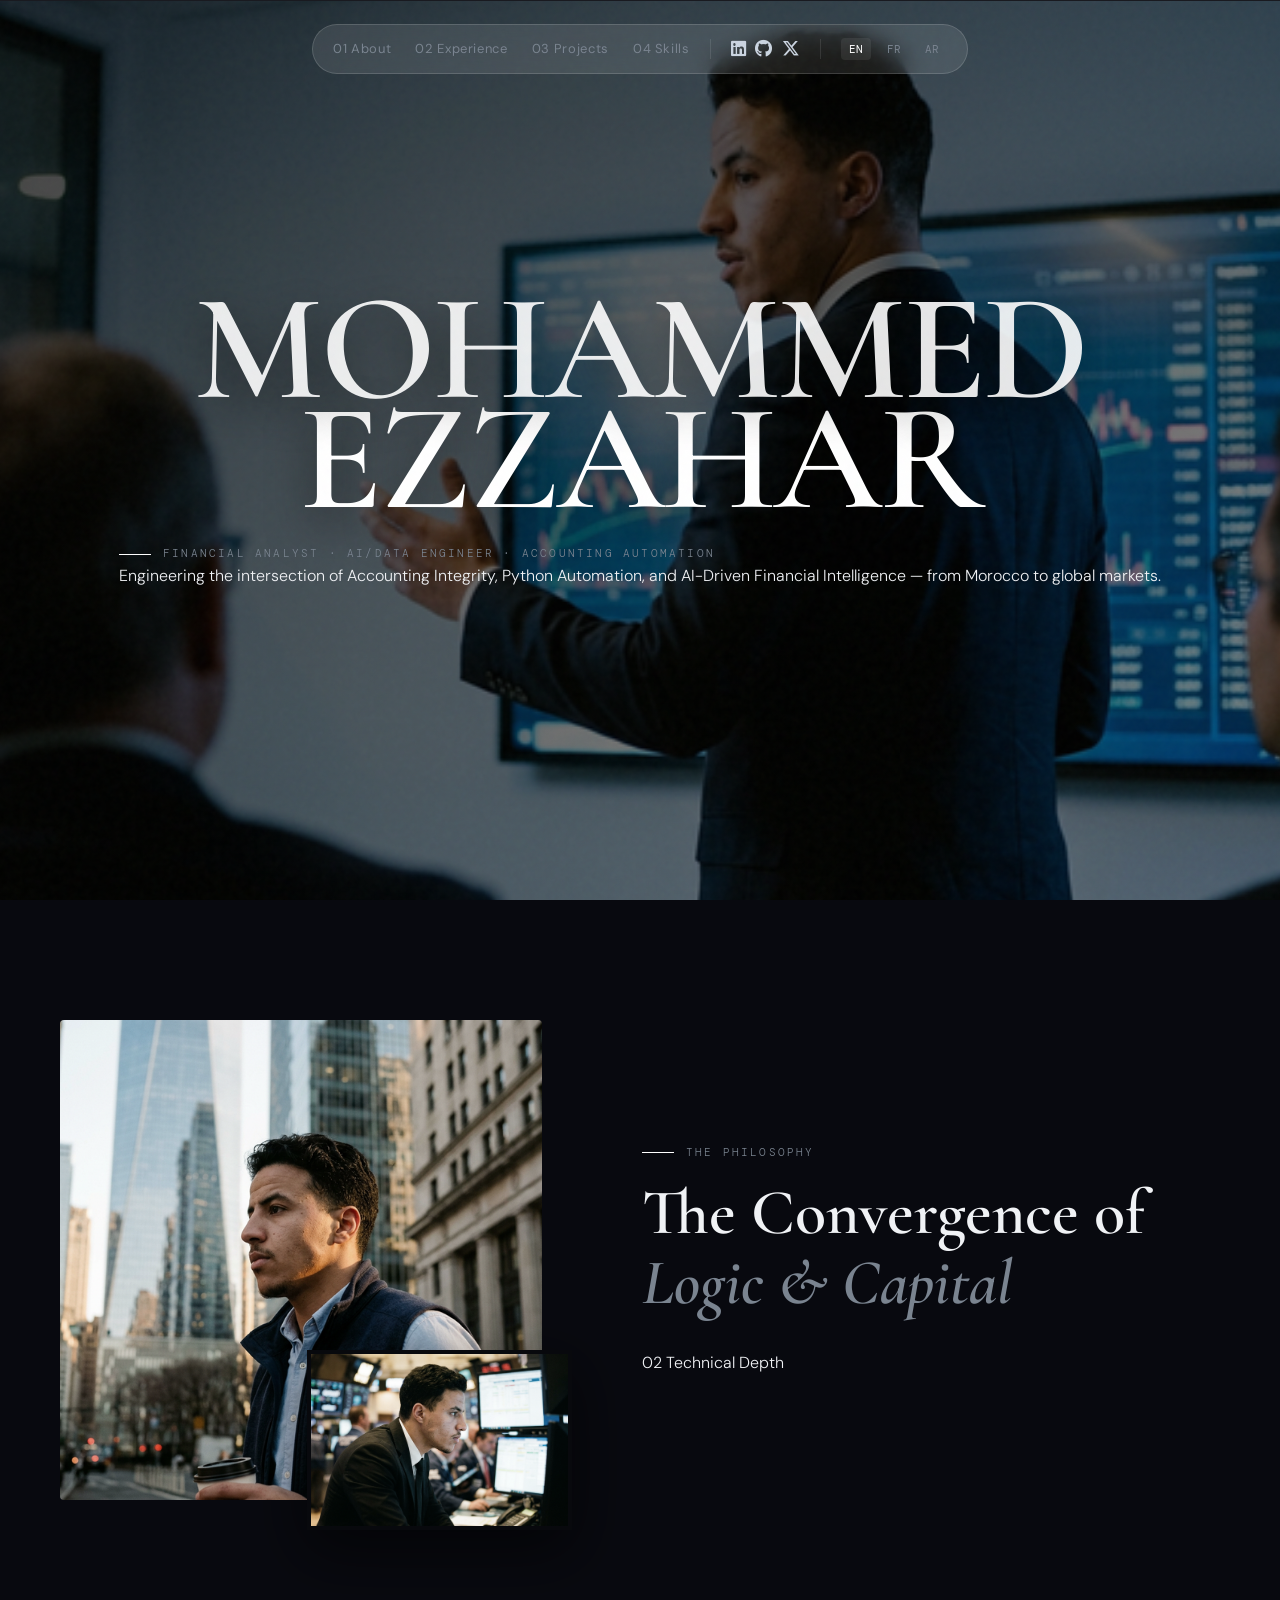
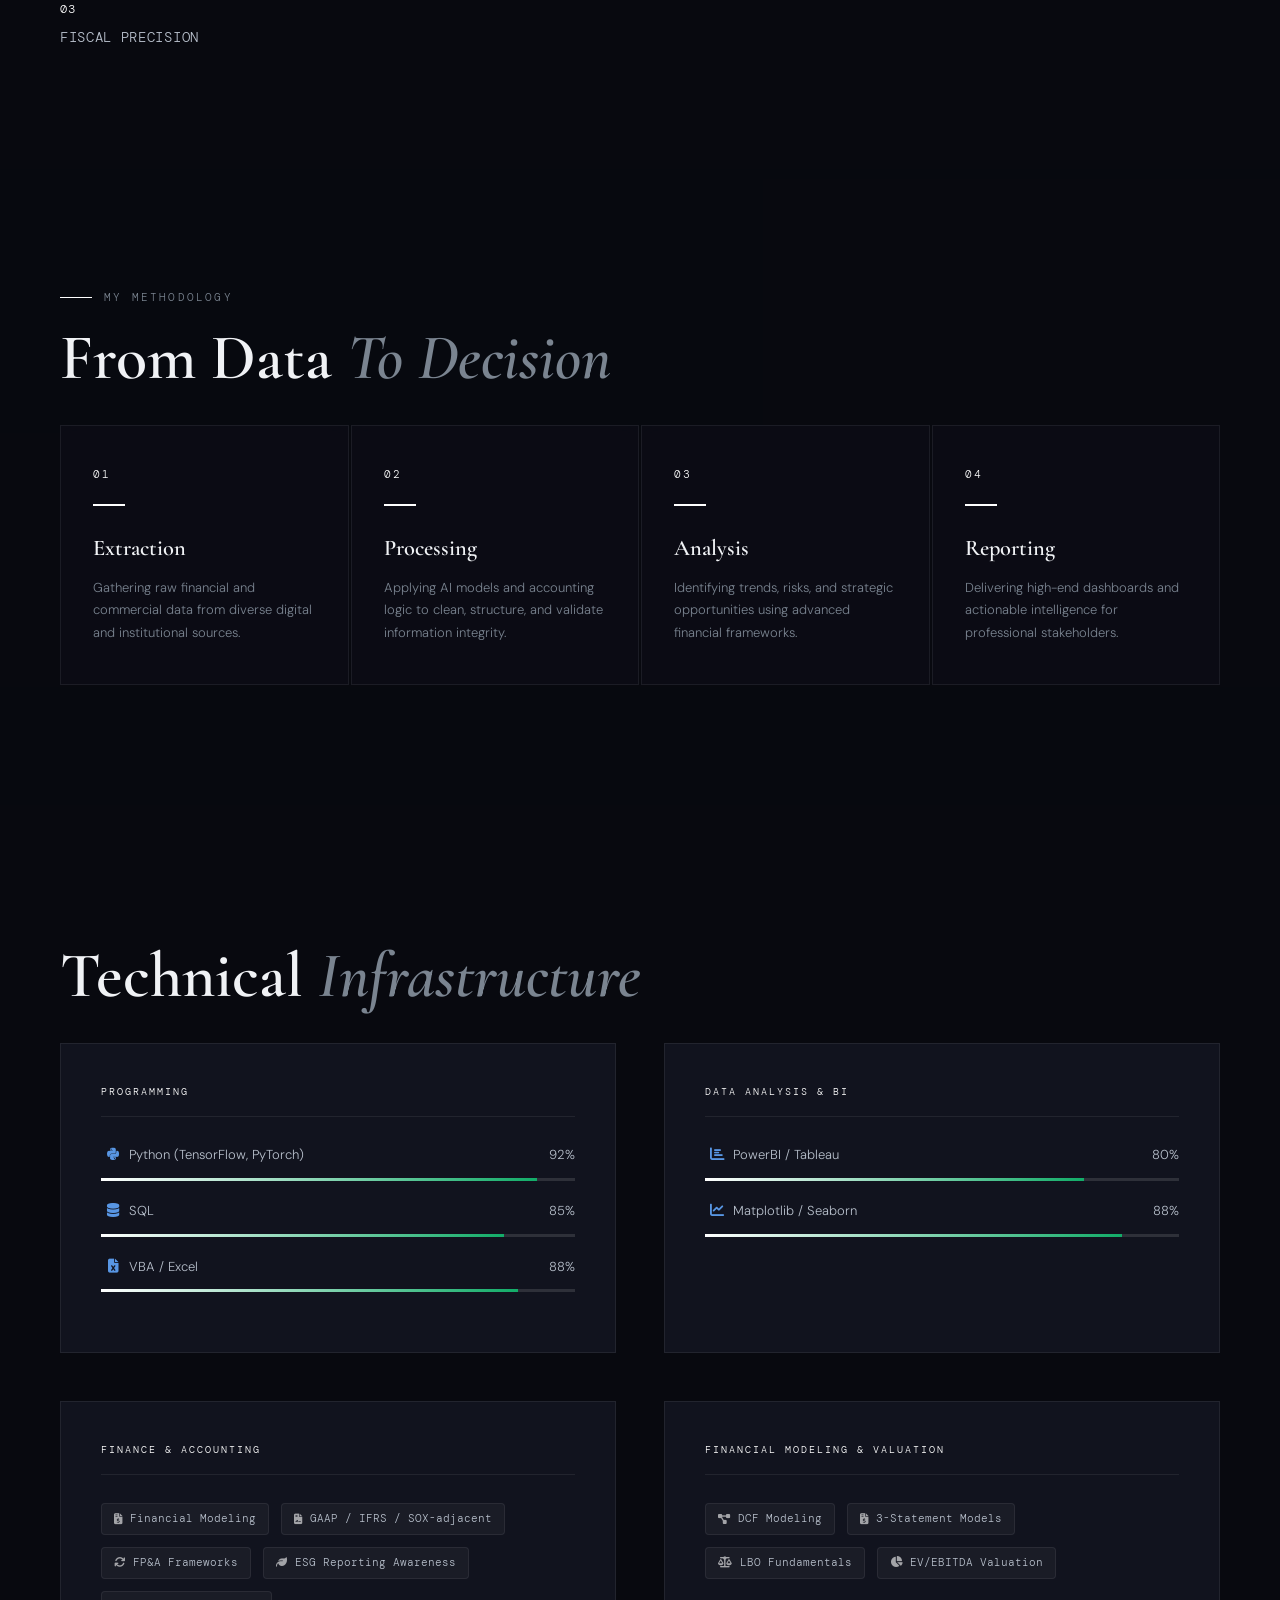
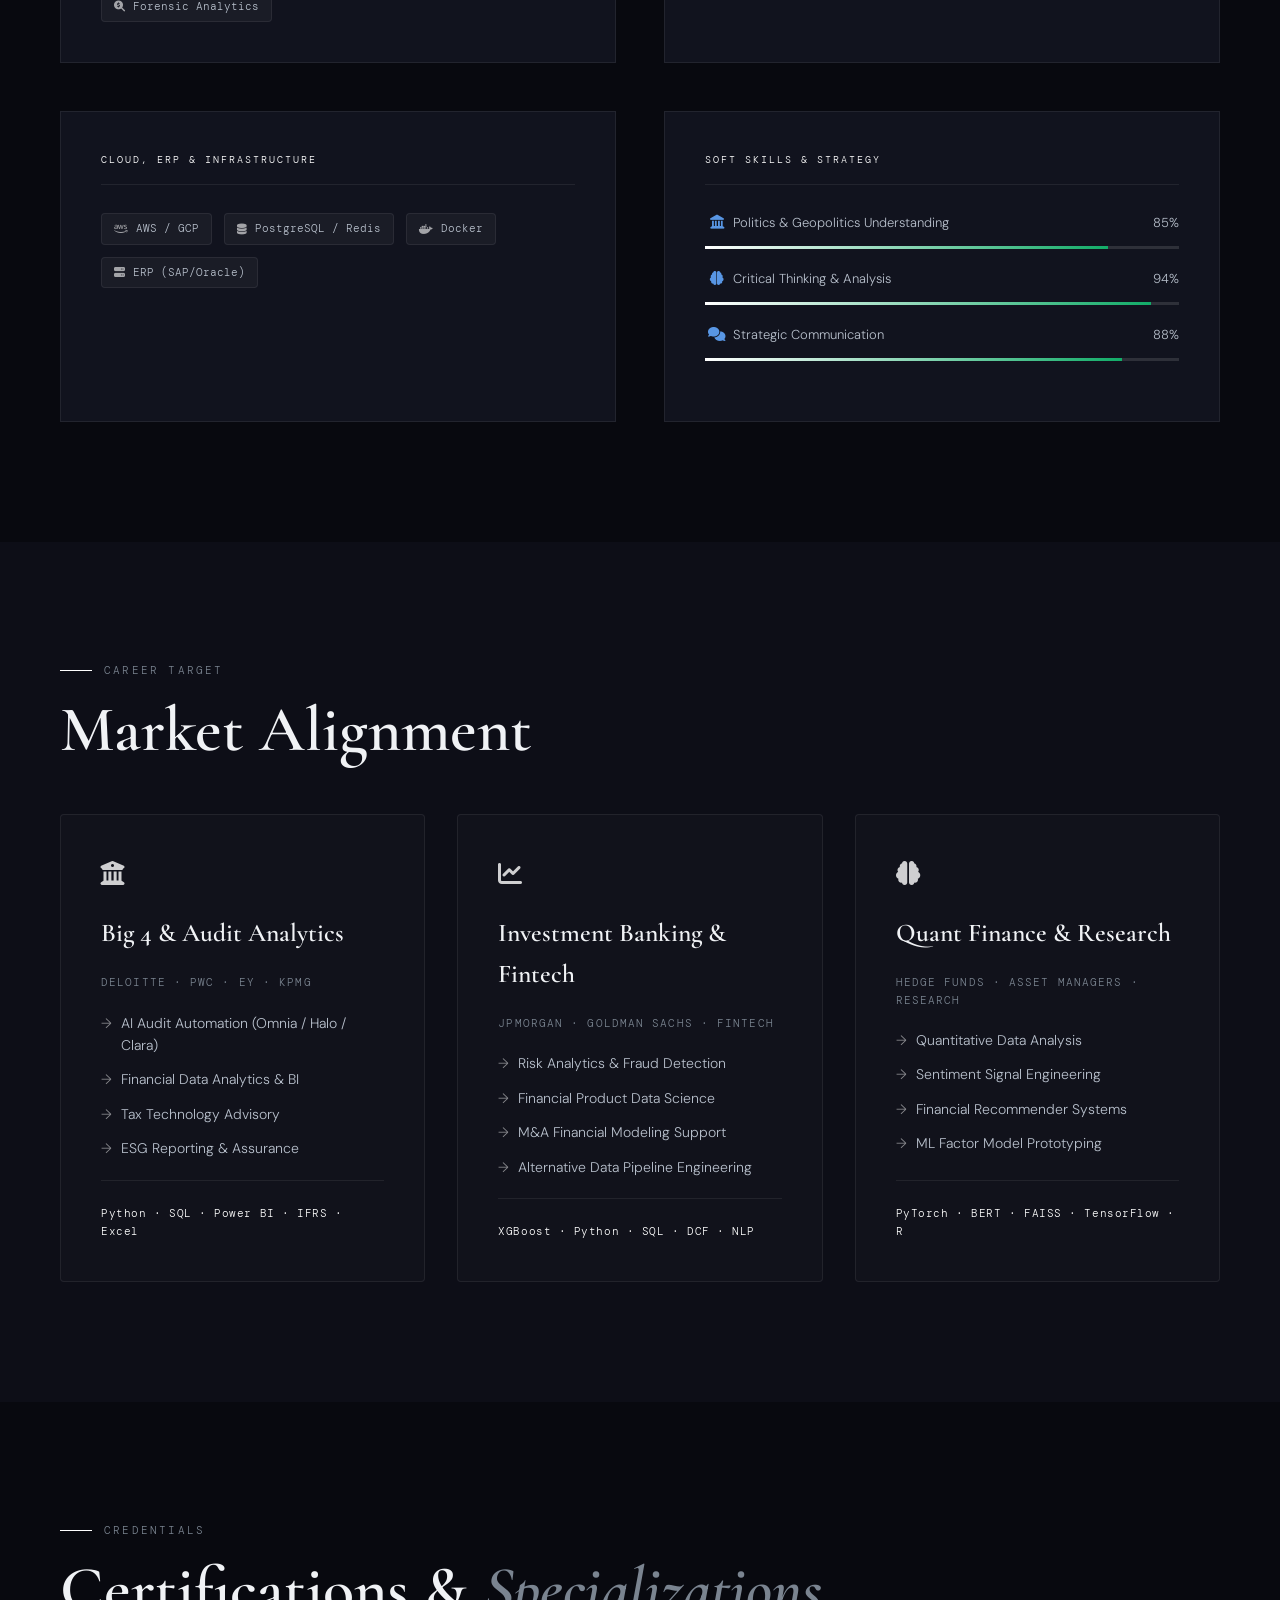
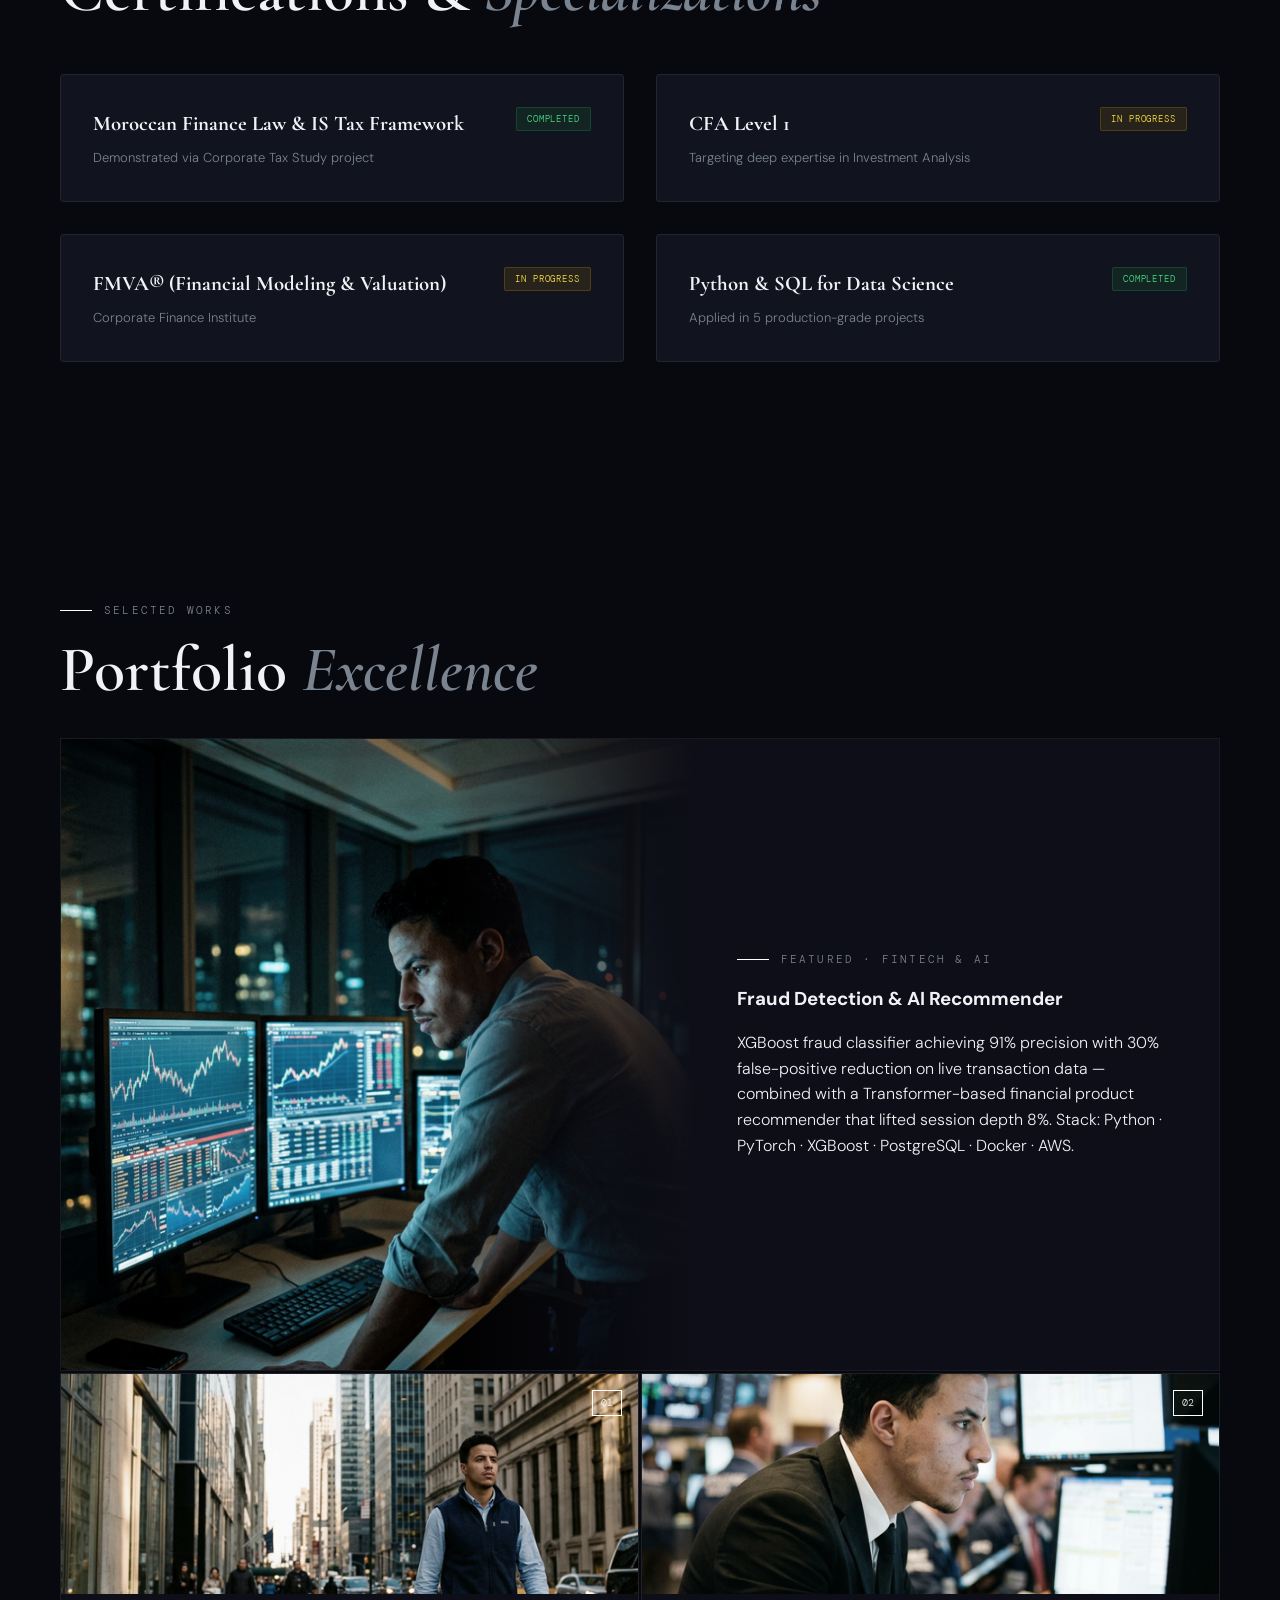
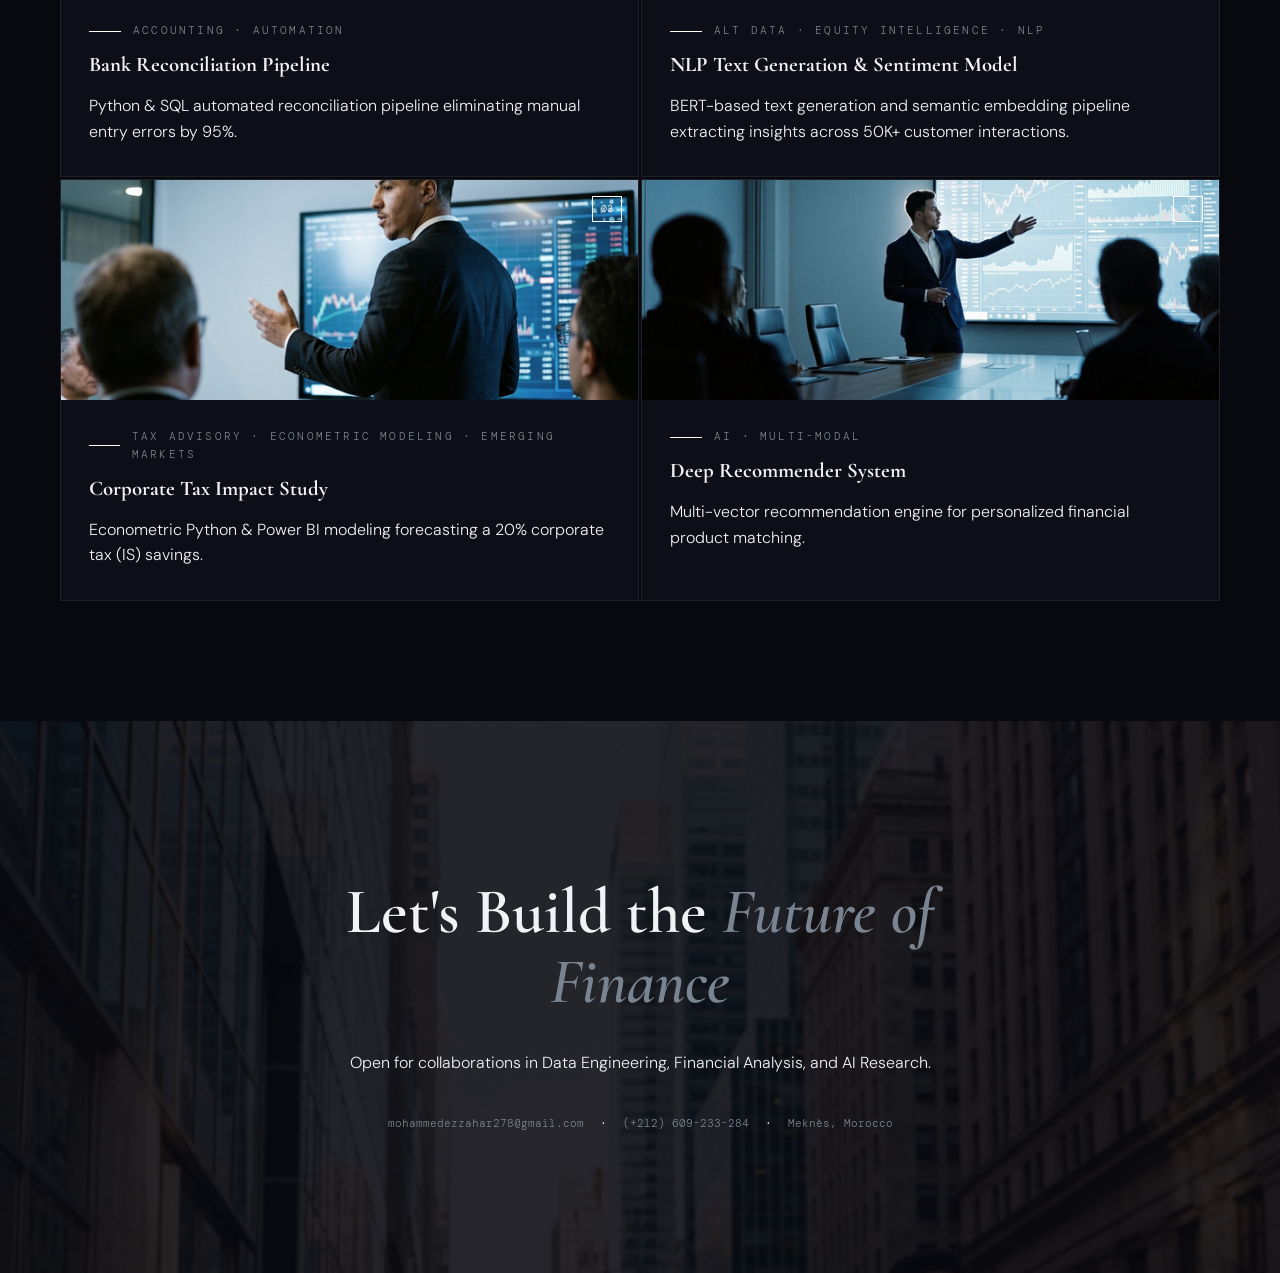
==== commit 430813f4: "feat: Comprehensive 2026 Portfolio Market Alignment Update (Phases 1-5)" ====
--- a/index.html
+++ b/index.html
@@ -4,14 +4,13 @@
 <head>
     <meta charset="UTF-8">
     <meta name="viewport" content="width=device-width, initial-scale=1.0">
-    <title>Mohammed Ezzahar | Financial & Data Analyst</title>
-    <meta name="description"
-        content="Mohammed Ezzahar — Financial & Data Analyst specializing in AI Modeling and Accounting.">
-
+    <title data-i18n="seo_title">Mohammed Ezzahar | Financial Analyst · AI/Data Engineer · Accounting Automation</title>
+    <meta name="description" content="Mohammed Ezzahar — Financial Analyst & AI Engineer. Python · SQL · Power BI · XGBoost · Financial Modeling · Accounting Automation. Co-founder CFO/CTO at ALIFFA Startup. Based in Morocco, available globally.">
+    
     <!-- Open Graph -->
-    <meta property="og:title" content="Mohammed Ezzahar | Financial & Data Analyst">
+    <meta property="og:title" content="Mohammed Ezzahar | Financial Analyst & AI Engineer">
     <meta property="og:image" content="cinematic_3_boardroom.png">
-    <meta property="og:description" content="Mastery in Accounting & AI Modeling">
+    <meta property="og:description" content="Bridging Accounting Integrity with AI-Driven Financial Intelligence. 5 production projects across fraud detection, bank automation, NLP sentiment, tax advisory, and deep recommendation systems.">
 
     <link rel="icon" href="favicon.ico" type="image/x-icon">
 
@@ -102,9 +101,8 @@
                     <span class="name-first" data-i18n="hero_name_first">MOHAMMED</span>
                     <span class="name-last" data-i18n="hero_name_last">EZZAHAR</span>
                 </h1>
-                <div class="hero-job-eyebrow fade-up" data-i18n="hero_eyebrow">Financial & Data Analyst</div>
-                <div class="hero-divider fade-up"></div>
-                <p class="hero-tagline-text fade-up" data-i18n="hero_tagline">Mastery in Accounting & AI Modeling</p>
+                <div class="eyebrow fade-up" data-i18n="hero_eyebrow">Financial Analyst · AI/Data Engineer · Accounting Automation</div>
+            <p class="hero-tagline fade-up" data-i18n="hero_tagline">Engineering the intersection of Accounting Integrity, Python Automation, and AI-Driven Financial Intelligence — from Morocco to global markets.</p>
             </div>
         </div>
     </section>
@@ -120,25 +118,6 @@
             <div class="about-text fade-up">
                 <div class="eyebrow" data-i18n="about_eyebrow">THE PHILOSOPHY</div>
                 <h2 data-i18n="about_h2">The Convergence of <em>Logic & Capital</em></h2>
-                <p class="text-lead" data-i18n="about_lead">Bridge the gap between raw data and monumental decisions. My
-                    approach transcends simple analysis—it is about architecting clarity in a world of financial noise.
-                </p>
-
-                <p data-i18n="about_p1">Rooted in the academic precision of <strong>Université Moulay Ismail</strong>
-                    and forged in the high-stakes environment of <strong>ALIFFA Startup</strong>, my work represents a
-                    rare synthesis of <strong>Accounting Integrity</strong> and <strong>AI-Driven Innovation</strong>.
-                </p>
-
-                <p data-i18n="about_p2">As a Co-founder and CFO/CTO, I don't just build models; I engineer strategic
-                    advantages. From national finals to elite-level tax optimization, my mission is to deliver the
-                    technical certainty the global market demands.</p>
-
-                <div class="about-stats-mini">
-                    <div class="s-mini">
-                        <span class="number">01</span>
-                        <span class="label" data-i18n="about_s1">Strategic Vision</span>
-                    </div>
-                    <div class="s-mini">
                         <span class="number">02</span>
                         <span class="label" data-i18n="about_s2">Technical Depth</span>
                     </div>
@@ -190,7 +169,192 @@
         </div>
     </section>
 
-    <!-- Section 5: Projects -->
+    <!-- Section 6: Skills -->
+    <section id="skills" class="skills-section">
+        <div class="container">
+            <h2 class="fade-up" data-i18n="skills_h2">Technical <em>Infrastructure</em></h2>
+            <div class="skills-grid">
+                <div class="skill-group fade-up">
+                    <span class="group-label" data-i18n="skills_g1">PROGRAMMING</span>
+                    <div class="bar-container">
+                        <div class="bar-info"><span><i class="fa-brands fa-python skill-icon"></i>Python (TensorFlow,
+                                PyTorch)</span><span>92%</span></div>
+                        <div class="bar-bg">
+                            <div class="bar-fill" data-width="92%"></div>
+                        </div>
+                    </div>
+                    <div class="bar-container">
+                        <div class="bar-info"><span><i
+                                    class="fa-solid fa-database skill-icon"></i>SQL</span><span>85%</span></div>
+                        <div class="bar-bg">
+                            <div class="bar-fill" data-width="85%"></div>
+                        </div>
+                    </div>
+                    <div class="bar-container">
+                        <div class="bar-info"><span><i class="fa-solid fa-file-excel skill-icon"></i><span
+                                    data-i18n="skill_excel">VBA / Excel</span></span><span>88%</span></div>
+                        <div class="bar-bg">
+                            <div class="bar-fill" data-width="88%"></div>
+                        </div>
+                    </div>
+                </div>
+
+                <div class="skill-group fade-up">
+                    <span class="group-label" data-i18n="skills_g2">DATA ANALYSIS & BI</span>
+                    <div class="bar-container">
+                        <div class="bar-info"><span><i class="fa-solid fa-chart-bar skill-icon"></i>PowerBI /
+                                Tableau</span><span>80%</span></div>
+                        <div class="bar-bg">
+                            <div class="bar-fill" data-width="80%"></div>
+                        </div>
+                    </div>
+                    <div class="bar-container">
+                        <div class="bar-info"><span><i class="fa-solid fa-chart-line skill-icon"></i>Matplotlib /
+                                Seaborn</span><span>88%</span></div>
+                        <div class="bar-bg">
+                            <div class="bar-fill" data-width="88%"></div>
+                        </div>
+                    </div>
+                </div>
+
+                <div class="skill-group fade-up">
+                    <span class="group-label" data-i18n="skills_g3">FINANCE & ACCOUNTING</span>
+                    <div class="tags-mini">
+                        <span class="s-tag"><i class="fa-solid fa-file-invoice-dollar"></i> Financial Modeling</span>
+                        <span class="s-tag"><i class="fa-solid fa-file-contract"></i> GAAP / IFRS / SOX-adjacent</span>
+                        <span class="s-tag"><i class="fa-solid fa-arrows-rotate"></i> FP&A Frameworks</span>
+                        <span class="s-tag"><i class="fa-solid fa-leaf"></i> ESG Reporting Awareness</span>
+                        <span class="s-tag"><i class="fa-solid fa-magnifying-glass-dollar"></i> Forensic Analytics</span>
+                    </div>
+                </div>
+
+                <div class="skill-group fade-up">
+                    <span class="group-label" data-i18n="skills_g5">FINANCIAL MODELING & VALUATION</span>
+                    <div class="tags-mini">
+                        <span class="s-tag"><i class="fa-solid fa-diagram-project"></i> DCF Modeling</span>
+                        <span class="s-tag"><i class="fa-solid fa-file-invoice-dollar"></i> 3-Statement Models</span>
+                        <span class="s-tag"><i class="fa-solid fa-scale-balanced"></i> LBO Fundamentals</span>
+                        <span class="s-tag"><i class="fa-solid fa-chart-pie"></i> EV/EBITDA Valuation</span>
+                    </div>
+                </div>
+
+                <div class="skill-group fade-up">
+                    <span class="group-label" data-i18n="skills_g6">CLOUD, ERP & INFRASTRUCTURE</span>
+                    <div class="tags-mini">
+                        <span class="s-tag"><i class="fa-brands fa-aws"></i> AWS / GCP</span>
+                        <span class="s-tag"><i class="fa-solid fa-database"></i> PostgreSQL / Redis</span>
+                        <span class="s-tag"><i class="fa-brands fa-docker"></i> Docker</span>
+                        <span class="s-tag"><i class="fa-solid fa-server"></i> ERP (SAP/Oracle)</span>
+                    </div>
+                </div>
+                <div class="skill-group fade-up">
+                    <span class="group-label" data-i18n="skills_g4">SOFT SKILLS & STRATEGY</span>
+                    <div class="bar-container">
+                        <div class="bar-info"><span><i class="fa-solid fa-landmark skill-icon"></i><span
+                                    data-i18n="skill_politics">Politics & Geopolitics
+                                    Understanding</span></span><span>85%</span></div>
+                        <div class="bar-bg">
+                            <div class="bar-fill" data-width="85%"></div>
+                        </div>
+                    </div>
+                    <div class="bar-container">
+                        <div class="bar-info"><span><i class="fa-solid fa-brain skill-icon"></i><span
+                                    data-i18n="skill_critical">Critical Thinking &
+                                    Analysis</span></span><span>94%</span></div>
+                        <div class="bar-bg">
+                            <div class="bar-fill" data-width="94%"></div>
+                        </div>
+                    </div>
+                    <div class="bar-container">
+                        <div class="bar-info"><span><i class="fa-solid fa-comments skill-icon"></i><span
+                                    data-i18n="skill_comm">Strategic Communication</span></span><span>88%</span></div>
+                        <div class="bar-bg">
+                            <div class="bar-fill" data-width="88%"></div>
+                        </div>
+                    </div>
+                </div>
+
+            </div>
+        </div>
+    </section>
+
+    <!-- Section 7: Market Fit -->
+    <section id="market-fit" class="market-fit-section">
+        <div class="container">
+            <div class="eyebrow fade-up" data-i18n="market_fit_eyebrow">CAREER TARGET</div>
+            <h2 class="fade-up" data-i18n="market_fit_h2">Market <em>Alignment</em></h2>
+            <div class="market-grid">
+                <div class="market-card fade-up">
+                    <div class="mc-icon"><i class="fa-solid fa-building-columns"></i></div>
+                    <h3 data-i18n="market_c1_h">Big 4 & Audit Analytics</h3>
+                    <p data-i18n="market_c1_sub">Deloitte · PwC · EY · KPMG</p>
+                    <ul>
+                        <li data-i18n="market_c1_l1">AI Audit Automation (Omnia / Halo / Clara)</li>
+                        <li data-i18n="market_c1_l2">Financial Data Analytics & BI</li>
+                        <li data-i18n="market_c1_l3">Tax Technology Advisory</li>
+                        <li data-i18n="market_c1_l4">ESG Reporting & Assurance</li>
+                    </ul>
+                    <div class="mc-skills" data-i18n="market_c1_skills">Python · SQL · Power BI · IFRS · Excel</div>
+                </div>
+                <div class="market-card fade-up">
+                    <div class="mc-icon"><i class="fa-solid fa-chart-line"></i></div>
+                    <h3 data-i18n="market_c2_h">Investment Banking & Fintech</h3>
+                    <p data-i18n="market_c2_sub">JPMorgan · Goldman Sachs · FinTech</p>
+                    <ul>
+                        <li data-i18n="market_c2_l1">Risk Analytics & Fraud Detection</li>
+                        <li data-i18n="market_c2_l2">Financial Product Data Science</li>
+                        <li data-i18n="market_c2_l3">M&A Financial Modeling Support</li>
+                        <li data-i18n="market_c2_l4">Alternative Data Pipeline Engineering</li>
+                    </ul>
+                    <div class="mc-skills" data-i18n="market_c2_skills">XGBoost · Python · SQL · DCF · NLP</div>
+                </div>
+                <div class="market-card fade-up">
+                    <div class="mc-icon"><i class="fa-solid fa-brain"></i></div>
+                    <h3 data-i18n="market_c3_h">Quant Finance & Research</h3>
+                    <p data-i18n="market_c3_sub">Hedge Funds · Asset Managers · Research</p>
+                    <ul>
+                        <li data-i18n="market_c3_l1">Quantitative Data Analysis</li>
+                        <li data-i18n="market_c3_l2">Sentiment Signal Engineering</li>
+                        <li data-i18n="market_c3_l3">Financial Recommender Systems</li>
+                        <li data-i18n="market_c3_l4">ML Factor Model Prototyping</li>
+                    </ul>
+                    <div class="mc-skills" data-i18n="market_c3_skills">PyTorch · BERT · FAISS · TensorFlow · R</div>
+                </div>
+            </div>
+        </div>
+    </section>
+
+    <!-- Section 8: Certifications -->
+    <section id="certifications" class="cert-section">
+        <div class="container">
+            <div class="eyebrow fade-up" data-i18n="cert_eyebrow">CREDENTIALS</div>
+            <h2 class="fade-up" data-i18n="cert_h2">Certifications & <em>Specializations</em></h2>
+            <div class="cert-grid">
+                <div class="cert-card fade-up">
+                    <div class="cert-status completed" data-i18n="cert_status_c">COMPLETED</div>
+                    <h4 data-i18n="cert_1_h">Moroccan Finance Law & IS Tax Framework</h4>
+                    <p data-i18n="cert_1_p">Demonstrated via Corporate Tax Study project</p>
+                </div>
+                <div class="cert-card fade-up">
+                    <div class="cert-status in-progress" data-i18n="cert_status_p">IN PROGRESS</div>
+                    <h4 data-i18n="cert_2_h">CFA Level 1</h4>
+                    <p data-i18n="cert_2_p">Targeting deep expertise in Investment Analysis</p>
+                </div>
+                <div class="cert-card fade-up">
+                    <div class="cert-status in-progress" data-i18n="cert_status_p">IN PROGRESS</div>
+                    <h4 data-i18n="cert_3_h">FMVA® (Financial Modeling & Valuation)</h4>
+                    <p data-i18n="cert_3_p">Corporate Finance Institute</p>
+                </div>
+                <div class="cert-card fade-up">
+                    <div class="cert-status completed" data-i18n="cert_status_c">COMPLETED</div>
+                    <h4 data-i18n="cert_4_h">Python & SQL for Data Science</h4>
+                    <p data-i18n="cert_4_p">Applied in 5 production-grade projects</p>
+                </div>
+            </div>
+        </div>
+    </section>
+
+    <!-- Section 9: Projects -->
     <section id="projects" class="projects">
         <div class="container">
             <div class="eyebrow fade-up" data-i18n="projects_eyebrow">SELECTED WORKS</div>
@@ -217,8 +381,7 @@
                     <div class="p-info">
                         <div class="eyebrow" data-i18n="proj_1_eyebrow">ACCOUNTING · AUTOMATION</div>
                         <h4 data-i18n="proj_1_title">Bank Reconciliation Pipeline</h4>
-                        <p class="text-mid" data-i18n="proj_1_p">Automated reconciliation system reducing manual
-                            verification by 80% using custom Python logic.</p>
+                        <p class="text-mid" data-i18n="proj_1_p">Python & SQL automated reconciliation pipeline eliminating manual entry errors by 95%.</p>
                     </div>
                 </a>
                 <a href="project-market-bot.html" class="p-card fade-up">
@@ -227,10 +390,9 @@
                         <img src="cinematic_1_wallstreet.png" alt="Market Bot">
                     </div>
                     <div class="p-info">
-                        <div class="eyebrow" data-i18n="proj_2_eyebrow">DATA SCIENCE · FINANCE</div>
-                        <h4 data-i18n="proj_2_title">Sentiment-AI Market Bot</h4>
-                        <p class="text-mid" data-i18n="proj_2_p">Natural Language Processing bot filtering market
-                            sentiment from news feeds to forecast trends.</p>
+                        <div class="eyebrow" data-i18n="proj_2_eyebrow">ALT DATA · EQUITY INTELLIGENCE · NLP</div>
+                        <h4 data-i18n="proj_2_title">NLP Text Generation & Sentiment Model</h4>
+                        <p class="text-mid" data-i18n="proj_2_p">BERT-based text generation and semantic embedding pipeline extracting insights across 50K+ customer interactions.</p>
                     </div>
                 </a>
                 <a href="project-tax-study.html" class="p-card fade-up">
@@ -239,10 +401,9 @@
                         <img src="cinematic_3_boardroom.png" alt="Tax Study">
                     </div>
                     <div class="p-info">
-                        <div class="eyebrow" data-i18n="proj_3_eyebrow">FINANCE · TAX STRATEGY</div>
+                        <div class="eyebrow" data-i18n="proj_3_eyebrow">TAX ADVISORY · ECONOMETRIC MODELING · EMERGING MARKETS</div>
                         <h4 data-i18n="proj_3_title">Corporate Tax Impact Study</h4>
-                        <p class="text-mid" data-i18n="proj_3_p">Comprehensive analysis of Moroccan fiscal frameworks
-                            for institutional investment planning.</p>
+                        <p class="text-mid" data-i18n="proj_3_p">Econometric Python & Power BI modeling forecasting a 20% corporate tax (IS) savings.</p>
                     </div>
                 </a>
                 <a href="project-recommender.html" class="p-card fade-up">
@@ -253,119 +414,19 @@
                     <div class="p-info">
                         <div class="eyebrow" data-i18n="proj_4_eyebrow">AI · MULTI-MODAL</div>
                         <h4 data-i18n="proj_4_title">Deep Recommender System</h4>
-                        <p class="text-mid" data-i18n="proj_4_p">Multi-vector recommendation engine for personalized
-                            financial product matching.</p>
+                        <p class="text-mid" data-i18n="proj_4_p">Multi-vector recommendation engine for personalized financial product matching.</p>
                     </div>
                 </a>
             </div>
         </div>
     </section>
 
-    <!-- Section 6: Skills -->
-    <section id="skills" class="skills-section">
-        <div class="container">
-            <h2 class="fade-up" data-i18n="skills_h2">Technical <em>Infrastructure</em></h2>
-            <div class="skills-grid">
-                <div class="skill-group fade-up">
-                    <span class="group-label" data-i18n="skills_g1">PROGRAMMING</span>
-                    <div class="bar-container">
-                        <div class="bar-info"><span><i class="fa-brands fa-python skill-icon"></i>Python (TensorFlow,
-                                PyTorch)</span><span>92%</span></div>
-                        <div class="bar-bg">
-                            <div class="bar-fill" data-width="92%"></div>
-                        </div>
-                    </div>
-                    <div class="bar-container">
-                        <div class="bar-info"><span><i
-                                    class="fa-solid fa-database skill-icon"></i>SQL</span><span>85%</span></div>
-                        <div class="bar-bg">
-                            <div class="bar-fill" data-width="85%"></div>
-                        </div>
-                    </div>
-                    <div class="bar-container">
-                        <div class="bar-info"><span><i class="fa-solid fa-file-excel skill-icon"></i><span
-                                    data-i18n="skill_excel">VBA / Excel</span></span><span>88%</span></div>
-                        <div class="bar-bg">
-                            <div class="bar-fill" data-width="88%"></div>
-                        </div>
-                    </div>
-                </div>
-
-                <div class="skill-group fade-up">
-                    <span class="group-label" data-i18n="skills_g2">DATA ANALYSIS & BI</span>
-                    <div class="bar-container">
-                        <div class="bar-info"><span><i class="fa-solid fa-chart-bar skill-icon"></i>PowerBI /
-                                Tableau</span><span>80%</span></div>
-                        <div class="bar-bg">
-                            <div class="bar-fill" data-width="80%"></div>
-                        </div>
-                    </div>
-                    <div class="bar-container">
-                        <div class="bar-info"><span><i class="fa-solid fa-chart-line skill-icon"></i>Matplotlib /
-                                Seaborn</span><span>88%</span></div>
-                        <div class="bar-bg">
-                            <div class="bar-fill" data-width="88%"></div>
-                        </div>
-                    </div>
-                </div>
-
-                <div class="skill-group fade-up">
-                    <span class="group-label" data-i18n="skills_g3">FINANCE & ACCOUNTING</span>
-                    <div class="bar-container">
-                        <div class="bar-info"><span><i class="fa-solid fa-file-invoice-dollar skill-icon"></i><span
-                                    data-i18n="skill_modeling">Financial Modeling</span></span><span>90%</span></div>
-                        <div class="bar-bg">
-                            <div class="bar-fill" data-width="90%"></div>
-                        </div>
-                    </div>
-                    <div class="bar-container">
-                        <div class="bar-info"><span><i class="fa-solid fa-scale-balanced skill-icon"></i><span
-                                    data-i18n="skill_tax">Tax Planning (Moroccan Law)</span></span><span>82%</span>
-                        </div>
-                        <div class="bar-bg">
-                            <div class="bar-fill" data-width="82%"></div>
-                        </div>
-                    </div>
-                </div>
-
-                <div class="skill-group fade-up">
-                    <span class="group-label" data-i18n="skills_g4">SOFT SKILLS & STRATEGY</span>
-                    <div class="bar-container">
-                        <div class="bar-info"><span><i class="fa-solid fa-landmark skill-icon"></i><span
-                                    data-i18n="skill_politics">Politics & Geopolitics
-                                    Understanding</span></span><span>85%</span></div>
-                        <div class="bar-bg">
-                            <div class="bar-fill" data-width="85%"></div>
-                        </div>
-                    </div>
-                    <div class="bar-container">
-                        <div class="bar-info"><span><i class="fa-solid fa-brain skill-icon"></i><span
-                                    data-i18n="skill_critical">Critical Thinking &
-                                    Analysis</span></span><span>94%</span></div>
-                        <div class="bar-bg">
-                            <div class="bar-fill" data-width="94%"></div>
-                        </div>
-                    </div>
-                    <div class="bar-container">
-                        <div class="bar-info"><span><i class="fa-solid fa-comments skill-icon"></i><span
-                                    data-i18n="skill_comm">Strategic Communication</span></span><span>88%</span></div>
-                        <div class="bar-bg">
-                            <div class="bar-fill" data-width="88%"></div>
-                        </div>
-                    </div>
-                </div>
-
-            </div>
-        </div>
-    </section>
-
-
-    <!-- Section 8: CTA Banner -->
+
+    <!-- Section 10: CTA Banner -->
     <section class="cta-banner">
         <div class="container cta-content">
             <h2 class="fade-up" data-i18n="cta_h2">Let's Build the <em>Future of Finance</em></h2>
-            <p class="fade-up text-mid" data-i18n="cta_p">Open for collaborations in Data Engineering, Financial
-                Analysis, and AI Research.</p>
+            <p class="cta-p fade-up" data-i18n="cta_p">Whether you're hiring for <strong>Big 4 financial analytics</strong>, a <strong>fintech data science</strong> role, or building at the intersection of <strong>AI and institutional finance</strong> — I build production-grade systems that combine accounting rigor with machine learning precision.</p>
 
 
             <div class="cta-row fade-up">
--- a/styles.css
+++ b/styles.css
@@ -1672,4 +1672,185 @@
     .tech-stack-grid {
         grid-template-columns: repeat(auto-fit, minmax(200px, 1fr));
     }
+}
+
+/* --- New 2026 Additions --- */
+
+.tags-mini {
+    display: flex;
+    flex-wrap: wrap;
+    gap: 12px;
+}
+
+.tags-mini .s-tag {
+    font-family: var(--font-tech);
+    font-size: 11px;
+    color: var(--text-mid);
+    background: rgba(255, 255, 255, 0.04);
+    border: 1px solid var(--border);
+    padding: 6px 12px;
+    border-radius: 4px;
+    display: flex;
+    align-items: center;
+    gap: 8px;
+    transition: 0.3s;
+}
+
+.tags-mini .s-tag i {
+    color: var(--accent);
+    opacity: 0.6;
+}
+
+.tags-mini .s-tag:hover {
+    background: rgba(255, 255, 255, 0.08);
+    border-color: var(--accent);
+    color: var(--text);
+    transform: translateY(-2px);
+}
+
+/* Market Fit Section */
+.market-fit-section {
+    background: var(--bg-2);
+}
+
+.market-grid {
+    display: grid;
+    grid-template-columns: repeat(3, 1fr);
+    gap: 32px;
+    margin-top: 48px;
+}
+
+.market-card {
+    background: rgba(255, 255, 255, 0.02);
+    border: 1px solid var(--border);
+    padding: 40px;
+    border-radius: 4px;
+    display: flex;
+    flex-direction: column;
+    gap: 20px;
+    transition: 0.4s cubic-bezier(0.16, 1, 0.3, 1);
+}
+
+.market-card:hover {
+    border-color: var(--accent);
+    background: rgba(255, 255, 255, 0.04);
+    transform: translateY(-6px);
+}
+
+.mc-icon {
+    font-size: 24px;
+    color: var(--accent);
+    opacity: 0.8;
+}
+
+.market-card h3 {
+    font-family: var(--font-editorial);
+    font-size: 1.6rem;
+    font-weight: 600;
+}
+
+.market-card p {
+    font-family: var(--font-tech);
+    font-size: 11px;
+    color: var(--text-dim);
+    letter-spacing: 0.1em;
+    text-transform: uppercase;
+}
+
+.market-card ul {
+    display: flex;
+    flex-direction: column;
+    gap: 12px;
+}
+
+.market-card ul li {
+    font-size: 14px;
+    color: var(--text-mid);
+    position: relative;
+    padding-left: 20px;
+}
+
+.market-card ul li::before {
+    content: '→';
+    position: absolute;
+    left: 0;
+    color: var(--accent);
+    opacity: 0.5;
+}
+
+.mc-skills {
+    margin-top: auto;
+    font-family: var(--font-tech);
+    font-size: 11px;
+    color: var(--accent);
+    letter-spacing: 0.05em;
+    padding-top: 24px;
+    border-top: 1px solid var(--border);
+}
+
+/* Cert Section */
+.cert-section {
+    background: var(--bg);
+}
+
+.cert-grid {
+    display: grid;
+    grid-template-columns: repeat(2, 1fr);
+    gap: 32px;
+    margin-top: 48px;
+}
+
+.cert-card {
+    background: var(--bg-3);
+    border: 1px solid var(--border);
+    padding: 32px;
+    border-radius: 4px;
+    position: relative;
+    transition: 0.4s;
+}
+
+.cert-card:hover {
+    border-color: var(--accent);
+    transform: translateY(-4px);
+}
+
+.cert-status {
+    position: absolute;
+    top: 32px;
+    right: 32px;
+    font-family: var(--font-tech);
+    font-size: 9px;
+    letter-spacing: 0.1em;
+    padding: 4px 10px;
+    border-radius: 2px;
+}
+
+.cert-status.completed {
+    background: rgba(34, 197, 94, 0.1);
+    color: #4ade80;
+    border: 1px solid rgba(34, 197, 94, 0.2);
+}
+
+.cert-status.in-progress {
+    background: rgba(234, 179, 8, 0.1);
+    color: #fde047;
+    border: 1px solid rgba(234, 179, 8, 0.2);
+}
+
+.cert-card h4 {
+    font-family: var(--font-editorial);
+    font-size: 1.3rem;
+    margin-bottom: 8px;
+    padding-right: 80px;
+}
+
+.cert-card p {
+    font-size: 13px;
+    color: var(--text-dim);
+}
+
+@media (max-width: 968px) {
+    .market-grid, .cert-grid {
+        grid-template-columns: 1fr;
+    }
 }
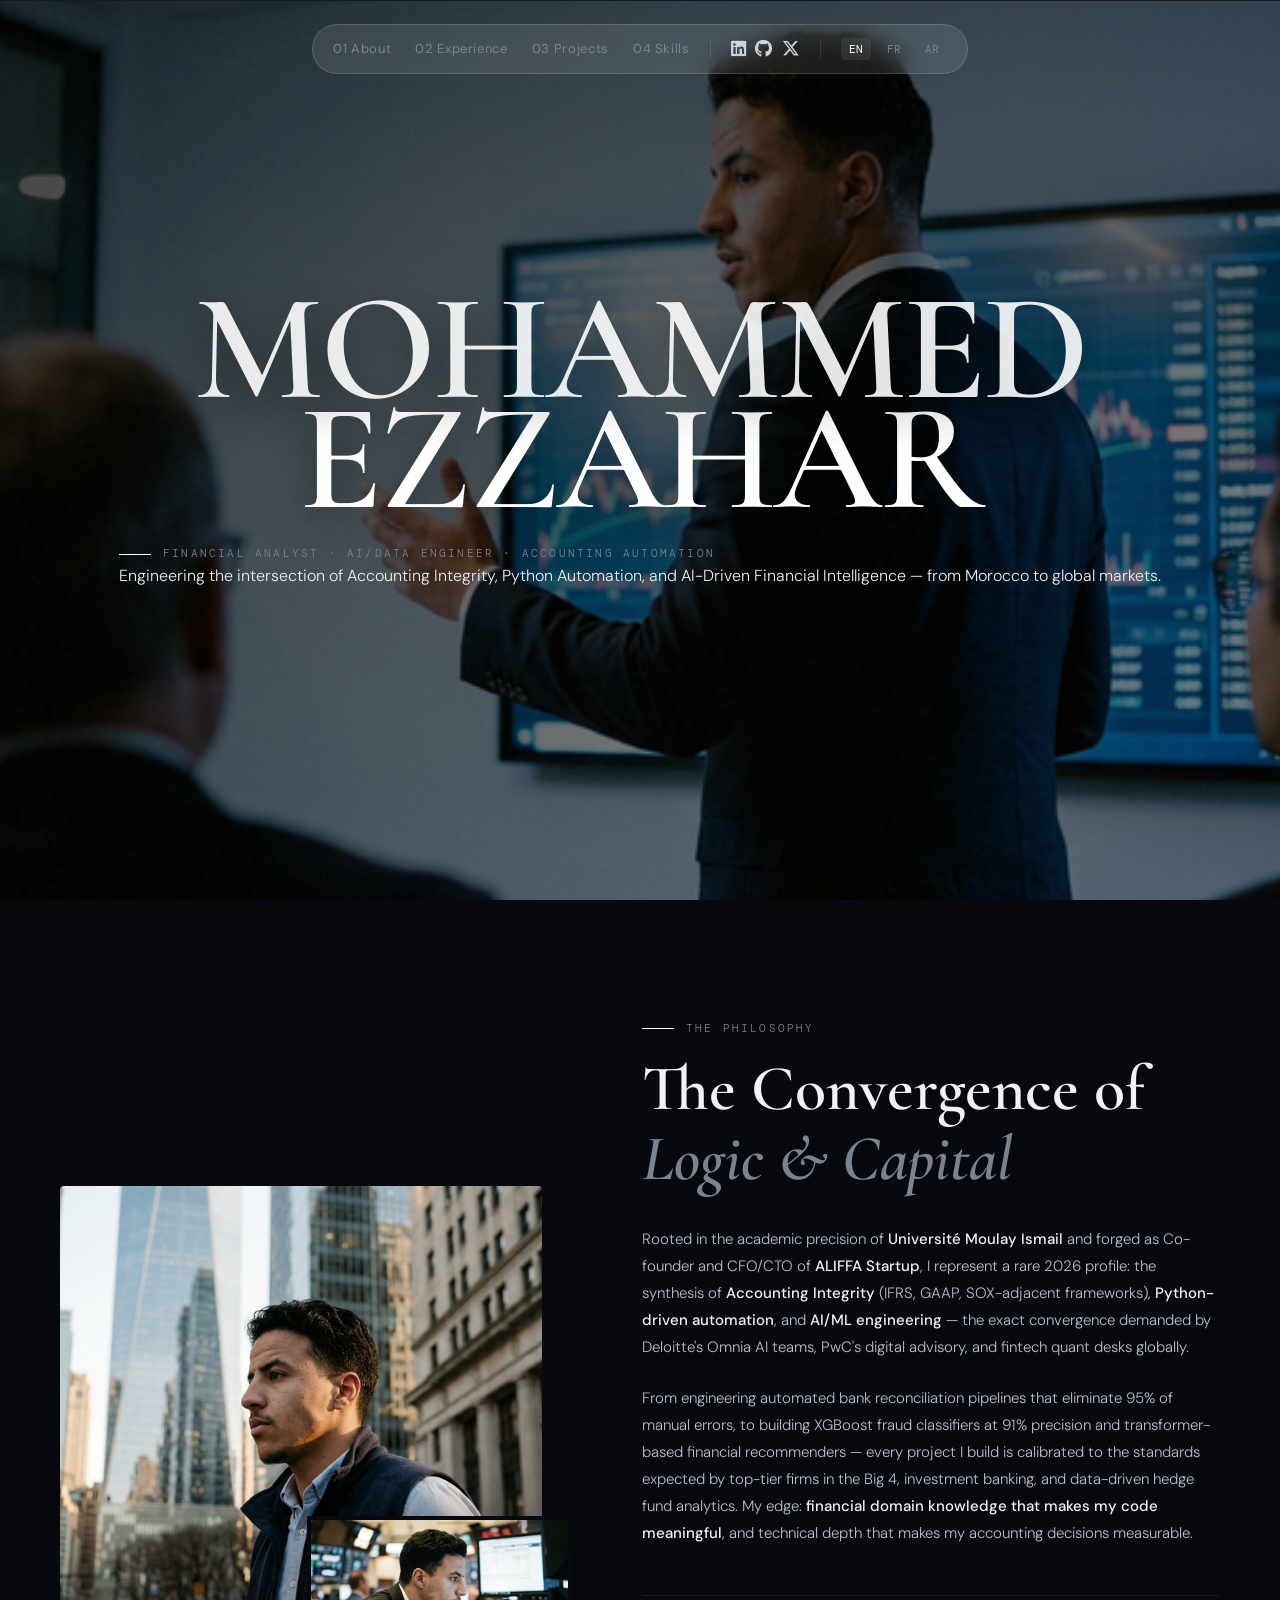
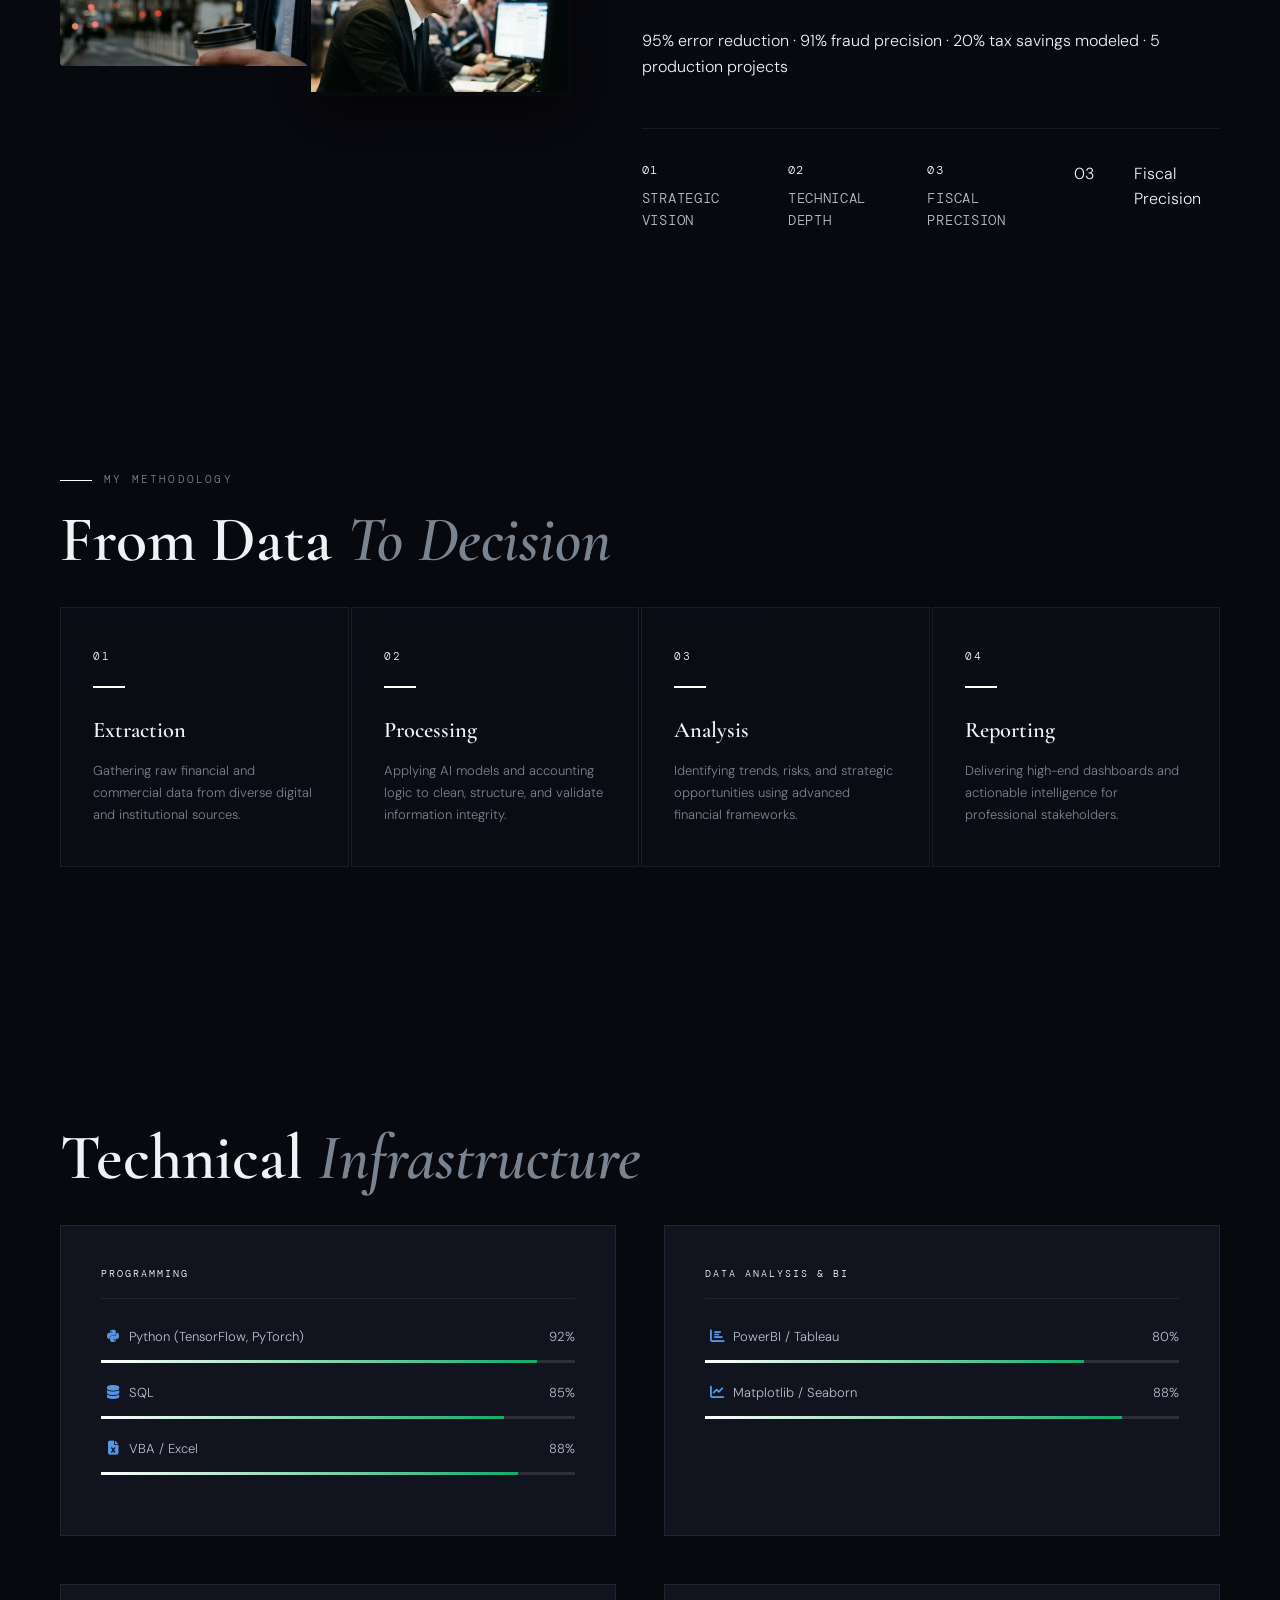
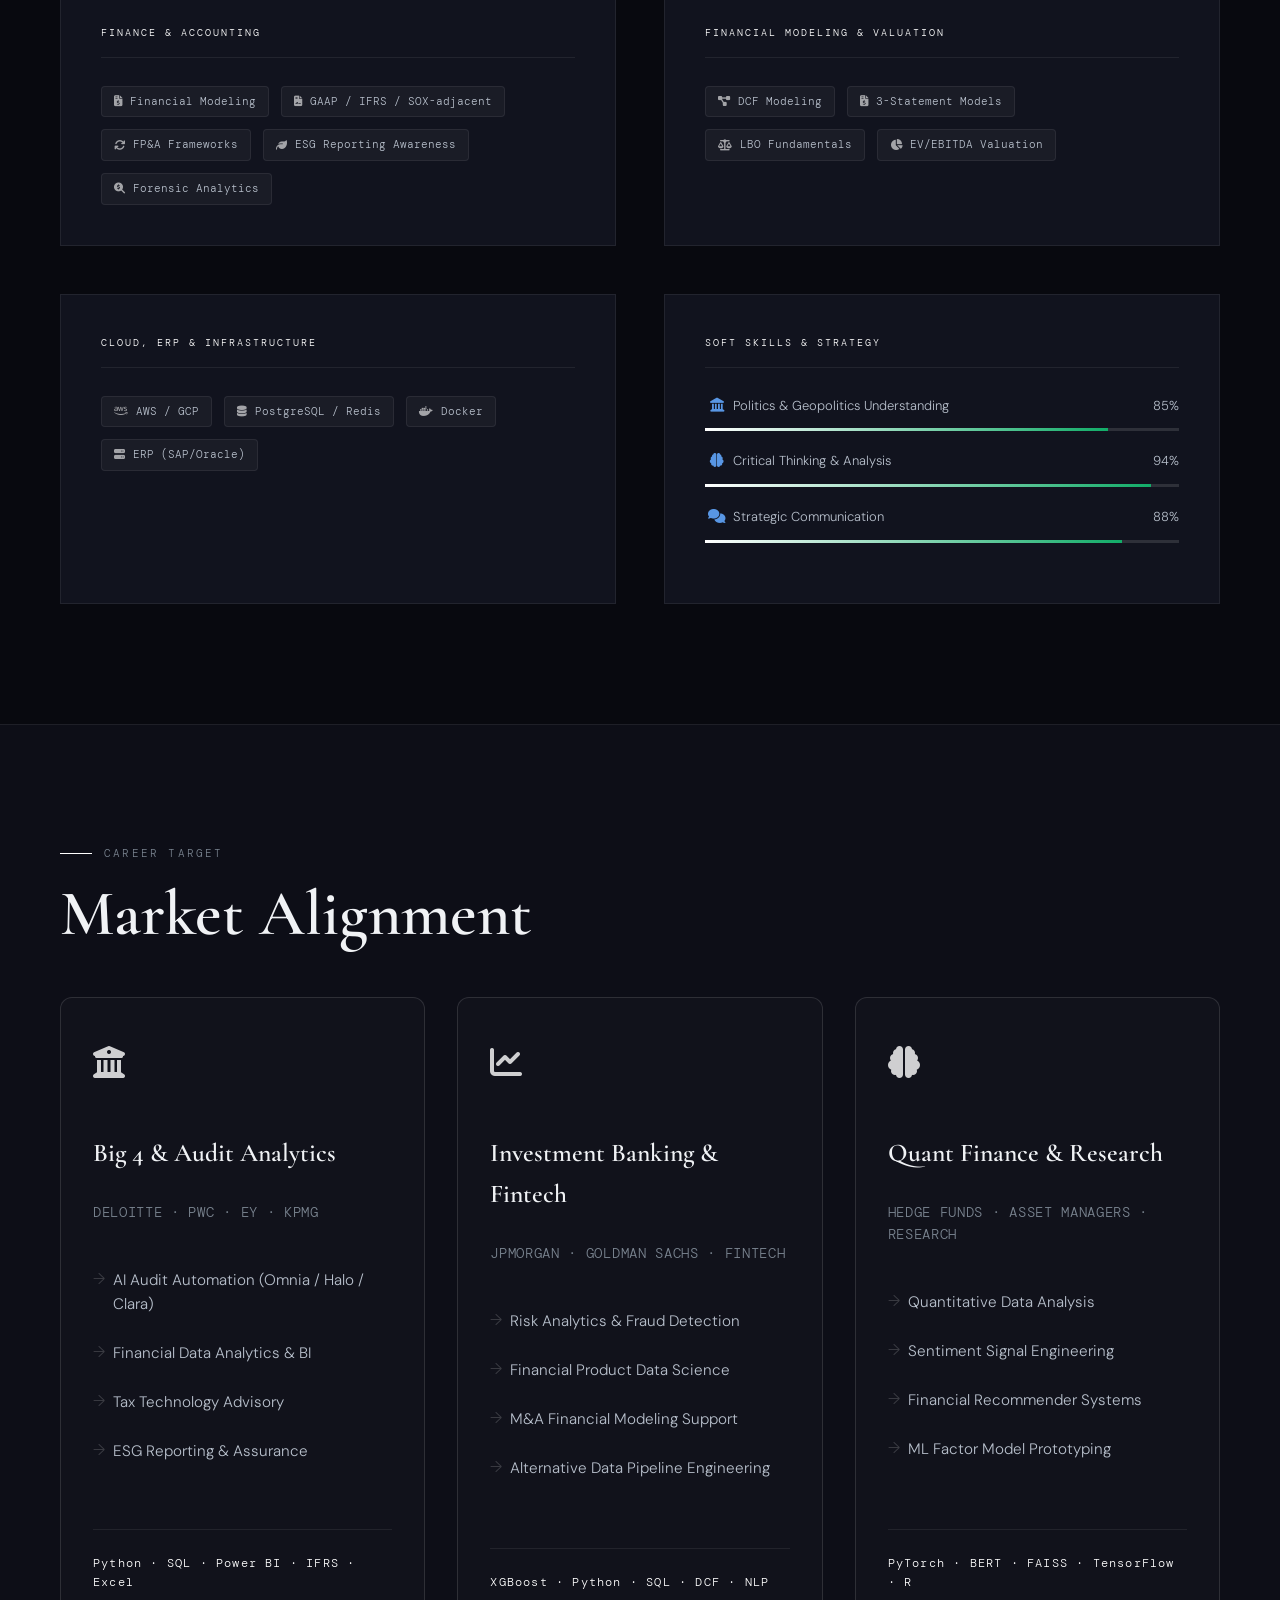
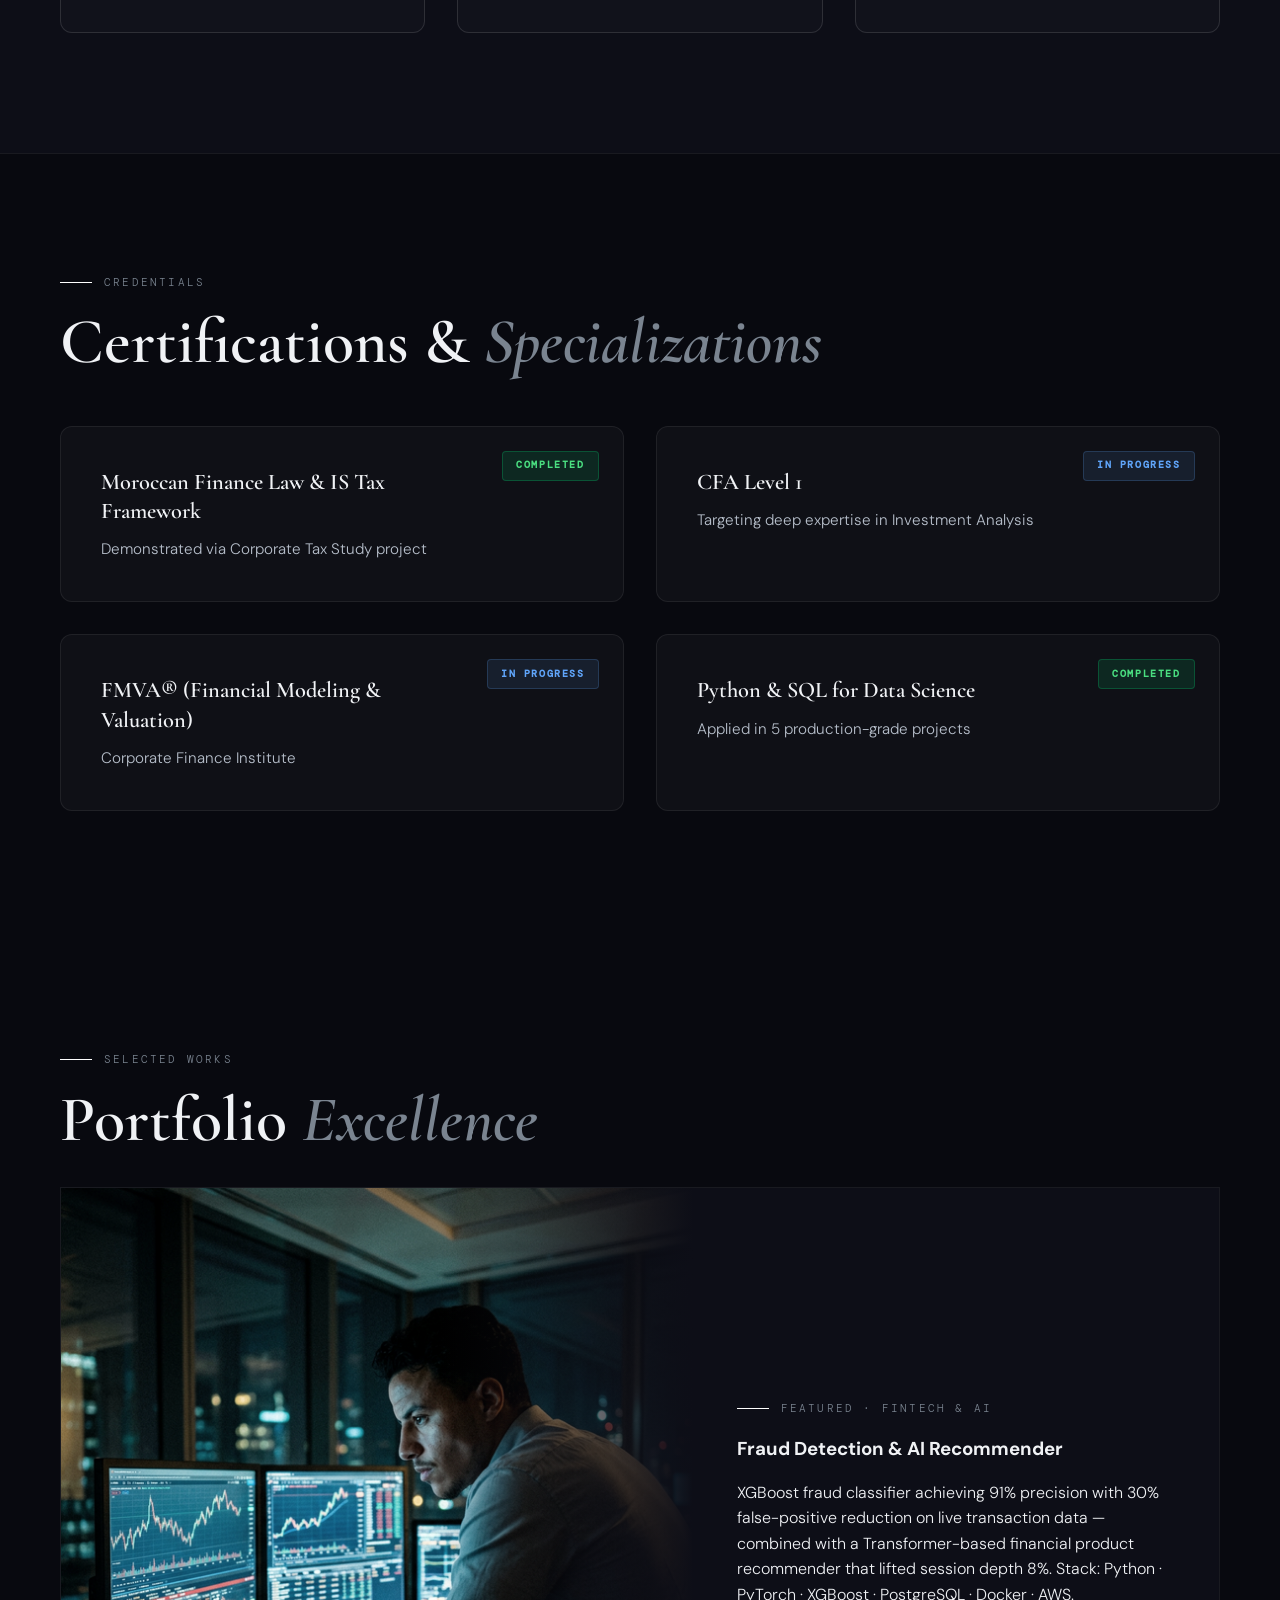
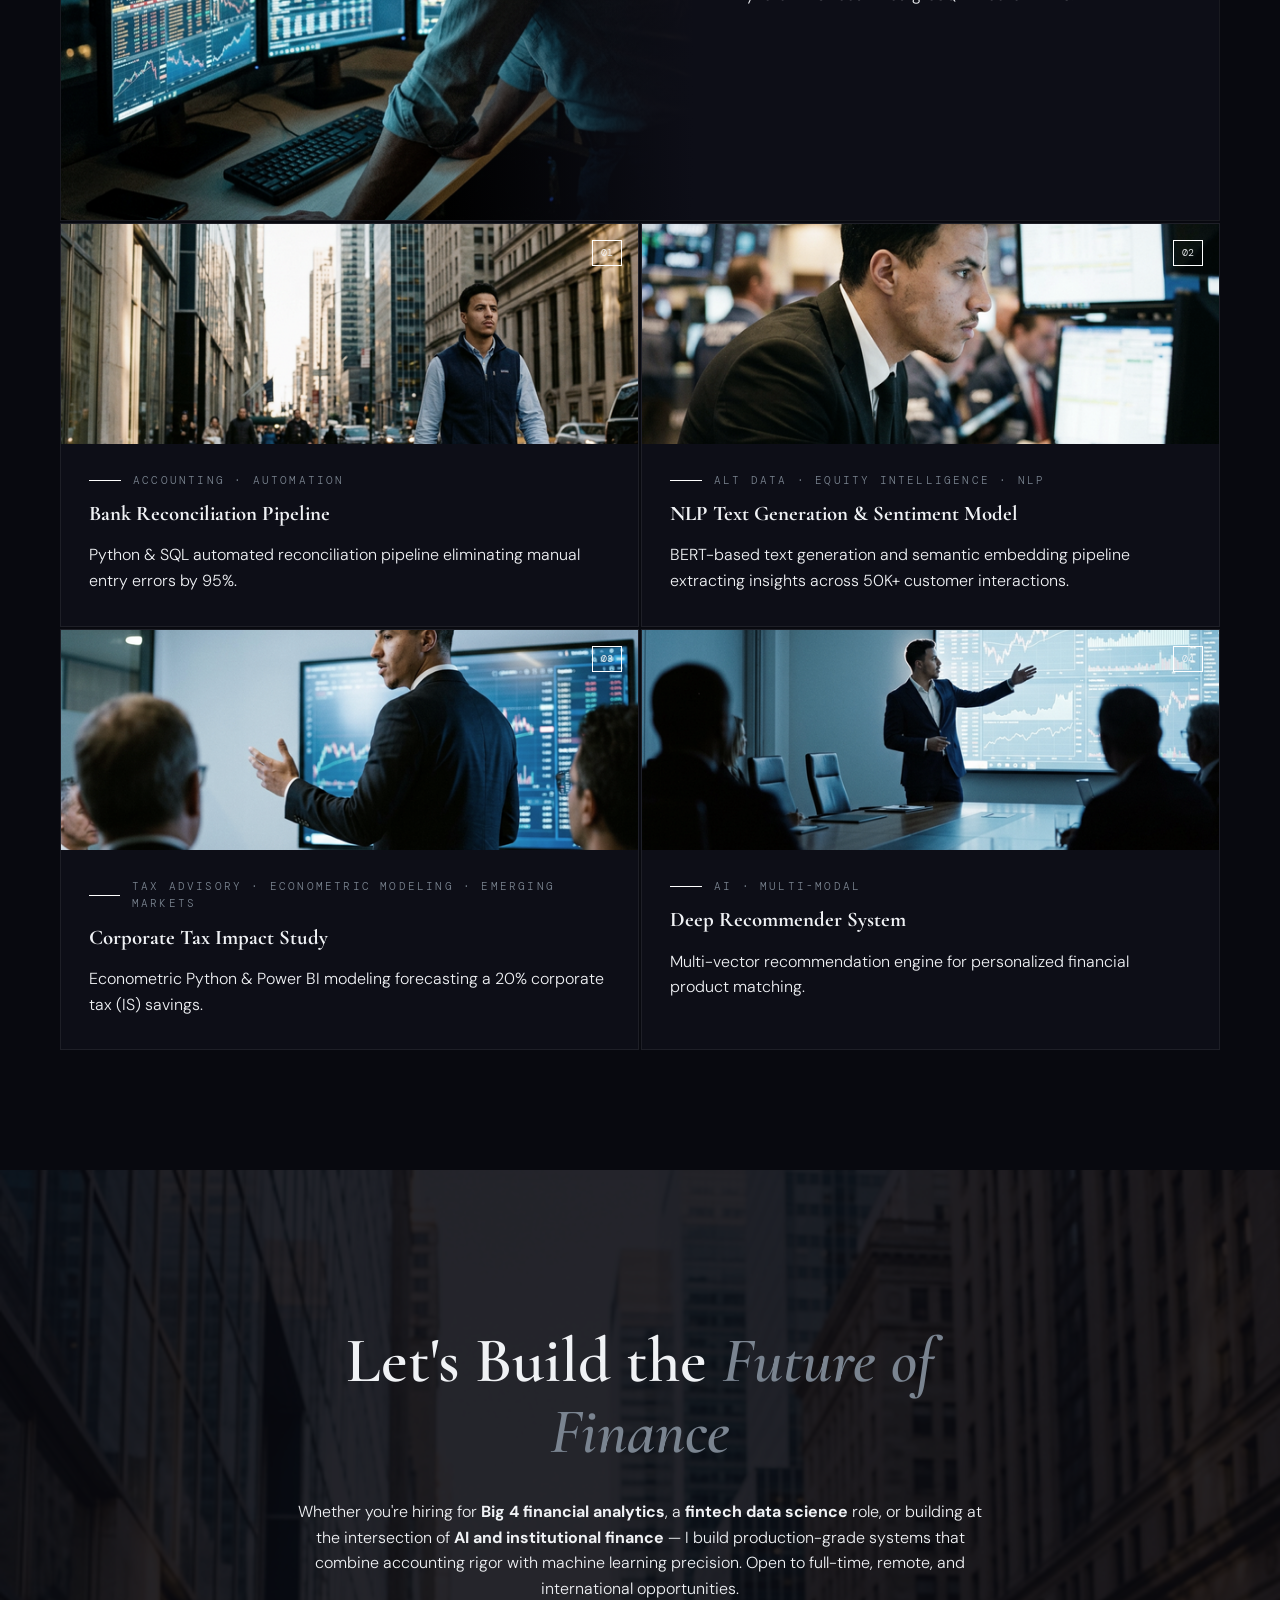
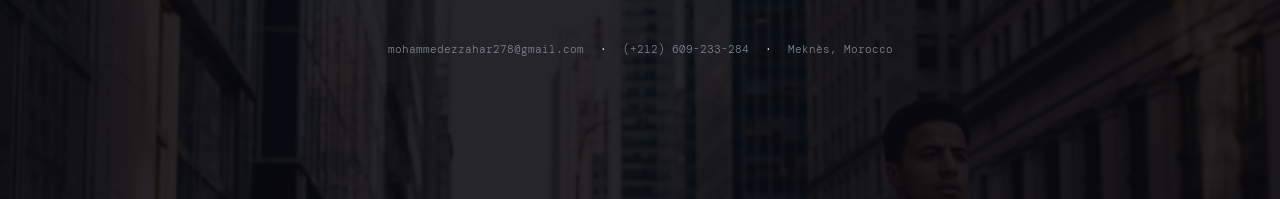
==== commit 02363136: "Apply extensive 2026 Big4 & Fintech portfolio positioning" ====
--- a/index.html
+++ b/index.html
@@ -118,10 +118,28 @@
             <div class="about-text fade-up">
                 <div class="eyebrow" data-i18n="about_eyebrow">THE PHILOSOPHY</div>
                 <h2 data-i18n="about_h2">The Convergence of <em>Logic & Capital</em></h2>
+                <p class="text-lead" data-i18n="about_p1">Rooted in the academic precision of <strong>Université Moulay Ismail</strong> and forged as Co-founder and CFO/CTO of <strong>ALIFFA Startup</strong>, I represent a rare 2026 profile: the synthesis of <strong>Accounting Integrity</strong> (IFRS, GAAP, SOX-adjacent frameworks), <strong>Python-driven automation</strong>, and <strong>AI/ML engineering</strong> — the exact convergence demanded by Deloitte's Omnia AI teams, PwC's digital advisory, and fintech quant desks globally.</p>
+                <p data-i18n="about_p2">From engineering automated bank reconciliation pipelines that eliminate 95% of manual errors, to building XGBoost fraud classifiers at 91% precision and transformer-based financial recommenders — every project I build is calibrated to the standards expected by top-tier firms in the Big 4, investment banking, and data-driven hedge fund analytics. My edge: <strong>financial domain knowledge that makes my code meaningful</strong>, and technical depth that makes my accounting decisions measurable.</p>
+                
+                <div class="about-stats-mini fade-up">
+                    <div class="stat-row">
+                        <span data-i18n="about_stats">95% error reduction · 91% fraud precision · 20% tax savings modeled · 5 production projects</span>
+                    </div>
+                </div>
+
+                <div class="about-stats-mini fade-up">
+                    <div class="s-mini">
+                        <span class="number">01</span>
+                        <span class="label" data-i18n="about_s1">Strategic Vision</span>
+                    </div>
+                    <div class="s-mini">
                         <span class="number">02</span>
                         <span class="label" data-i18n="about_s2">Technical Depth</span>
                     </div>
                     <div class="s-mini">
+                        <span class="number">03</span>
+                        <span class="label" data-i18n="about_s3">Fiscal Precision</span>
+                    </div>
                         <span class="number">03</span>
                         <span class="label" data-i18n="about_s3">Fiscal Precision</span>
                     </div>
@@ -423,10 +441,10 @@
 
 
     <!-- Section 10: CTA Banner -->
-    <section class="cta-banner">
+    <section id="contact" class="cta-banner">
         <div class="container cta-content">
             <h2 class="fade-up" data-i18n="cta_h2">Let's Build the <em>Future of Finance</em></h2>
-            <p class="cta-p fade-up" data-i18n="cta_p">Whether you're hiring for <strong>Big 4 financial analytics</strong>, a <strong>fintech data science</strong> role, or building at the intersection of <strong>AI and institutional finance</strong> — I build production-grade systems that combine accounting rigor with machine learning precision.</p>
+            <p class="cta-p fade-up" data-i18n="cta_p">Whether you're hiring for <strong>Big 4 financial analytics</strong>, a <strong>fintech data science</strong> role, or building at the intersection of <strong>AI and institutional finance</strong> — I build production-grade systems that combine accounting rigor with machine learning precision. Open to full-time, remote, and international opportunities.</p>
 
 
             <div class="cta-row fade-up">
--- a/styles.css
+++ b/styles.css
@@ -1,1856 +1,2024 @@
-@import url('https://fonts.googleapis.com/css2?family=Barlow+Condensed:wght@700;800;900&family=Cairo:wght@400;600;700&family=Cormorant+Garamond:ital,wght@0,300;0,600;0,700;1,300;1,600;1,700&family=DM+Mono:wght@300;400;500&family=DM+Sans:wght@300;400;500&display=swap');
-
-:root {
-    /* Color Palette - Monochrome Luxury */
-    --bg: #08090F;
-    --bg-2: #0D0E17;
-    --bg-3: #11131E;
-    --border: rgba(255, 255, 255, 0.07);
-    --border-m: rgba(255, 255, 255, 0.12);
-    --text: #F0F2F5;
-    --text-dim: #7A8490;
-    --text-mid: #B8C0CC;
-    --accent: #FFFFFF;
-    /* Shift to Pure White */
-    --accent-dim: rgba(255, 255, 255, 0.15);
-    --accent-glow: rgba(255, 255, 255, 0.35);
-    --warn: #D1D5DB;
-    /* Silver/Gray */
-    --warm: #E5E7EB;
-    /* Lighter Silver */
-
-    /* Typography */
-    --font-display: 'Barlow Condensed', sans-serif;
-    --font-editorial: 'Cormorant Garamond', serif;
-    --font-tech: 'DM Mono', monospace;
-    --font-body: 'DM Sans', sans-serif;
-    --font-arabic: 'Cairo', sans-serif;
-
-    /* Spacing */
-    --padding-global: 60px;
-    --section-padding: 120px;
-    --container-max: 1280px;
-}
-
-/* Base Styles */
-* {
-    margin: 0;
-    padding: 0;
-    box-sizing: border-box;
-}
-
-html {
-    scroll-behavior: smooth;
-    background-color: var(--bg);
-    overflow-x: hidden;
-}
-
-body {
-    background-color: var(--bg);
-    color: var(--text);
-    font-family: var(--font-body);
-    font-weight: 300;
-    line-height: 1.6;
-    -webkit-font-smoothing: antialiased;
-}
-
-section {
-    position: relative;
-    padding: var(--section-padding) var(--padding-global);
-    overflow: hidden;
-}
-
-.container {
-    max-width: var(--container-max);
-    margin: 0 auto;
-    position: relative;
-    z-index: 10;
-}
-
-a {
-    text-decoration: none;
-    color: inherit;
-    transition: 0.3s cubic-bezier(0.16, 1, 0.3, 1);
-}
-
-ul {
-    list-style: none;
-}
-
-img {
-    max-width: 100%;
-    display: block;
-}
-
-
-/* Grain Overlay */
-.grain-overlay {
-    position: fixed;
-    top: 0;
-    left: 0;
-    width: 100%;
-    height: 100%;
-    background: url("data:image/svg+xml,%3Csvg viewBox='0 0 180 180' xmlns='http://www.w3.org/2000/svg'%3E%3Cfilter id='noiseFilter'%3E%3CfeTurbulence type='fractalNoise' baseFrequency='0.65' numOctaves='3' stitchTiles='stitch'/%3E%3C/filter%3E%3Crect width='100%25' height='100%25' filter='url(%23noiseFilter)'/%3E%3C/svg%3E");
-    opacity: 0.028;
-    pointer-events: none;
-    z-index: 9990;
-}
-
-/* Animations */
-.fade-up {
-    opacity: 0;
-    transform: translateY(36px);
-    transition: opacity 0.9s cubic-bezier(0.16, 1, 0.3, 1), transform 0.9s cubic-bezier(0.16, 1, 0.3, 1);
-}
-
-.fade-up.visible {
-    opacity: 1;
-    transform: translateY(0);
-}
-
-
-@keyframes breatheGlow {
-
-    0%,
-    100% {
-        text-shadow: 0 0 0px var(--text);
-    }
-
-    50% {
-        text-shadow: 0 0 25px rgba(255, 255, 255, 0.4), 0 0 50px rgba(255, 255, 255, 0.1);
-    }
-}
-
-@keyframes blink {
-
-    0%,
-    100% {
-        opacity: 1;
-    }
-
-    50% {
-        opacity: 0.3;
-    }
-}
-
-@keyframes marquee {
-    0% {
-        transform: translateX(0);
-    }
-
-    100% {
-        transform: translateX(-50%);
-    }
-}
-
-/* Typography Utilities */
-.eyebrow {
-    font-family: var(--font-tech);
-    font-size: 11px;
-    letter-spacing: 0.2em;
-    color: var(--text-dim);
-    text-transform: uppercase;
-    display: flex;
-    align-items: center;
-    gap: 12px;
-}
-
-.eyebrow::before {
-    content: '';
-    width: 32px;
-    height: 1px;
-    background: var(--accent);
-}
-
-h2 {
-    font-family: var(--font-editorial);
-    font-weight: 600;
-    font-size: clamp(2.5rem, 5vw, 4rem);
-    line-height: 1.1;
-    margin: 16px 0 32px;
-}
-
-h2 em {
-    font-style: italic;
-    color: var(--text-dim);
-}
-
-/* Hero Section */
-.hero {
-    height: 100vh;
-    padding-top: 6rem;
-    display: flex;
-    align-items: center;
-    background: #000;
-}
-
-.hero-bg {
-    position: absolute;
-    top: 0;
-    left: 0;
-    width: 100%;
-    height: 100%;
-    z-index: 0;
-    overflow: hidden;
-}
-
-.hero-bg img {
-    width: 100%;
-    height: 100%;
-    object-fit: cover;
-    transform: scale(1.25);
-    transform-origin: 50% 45%;
-    /* Slightly higher to focus better on face if needed */
-    /* Account for parallax */
-}
-
-.hero-overlay {
-    position: absolute;
-    top: 0;
-    left: 0;
-    width: 100%;
-    height: 100%;
-    background: linear-gradient(to bottom right, rgba(0, 0, 0, 0.75), rgba(0, 0, 0, 0.45));
-    z-index: 0;
-}
-
-.hero-container {
-    height: 100%;
-    display: flex;
-    align-items: center;
-    justify-content: center;
-    z-index: 1;
-    position: relative;
-    text-align: center;
-}
-
-.hero-content {
-    max-width: 1200px;
-    padding: 0 20px;
-}
-
-.hero-status {
-    display: inline-flex;
-    align-items: center;
-    gap: 8px;
-    background: rgba(96, 165, 250, 0.1);
-    border: 1px solid rgba(96, 165, 250, 0.25);
-    padding: 4px 12px;
-    border-radius: 100px;
-    margin-bottom: 2rem;
-}
-
-.status-dot {
-    width: 6px;
-    height: 6px;
-    background: #60A5FA;
-    border-radius: 50%;
-    box-shadow: 0 0 10px #60A5FA;
-    animation: statusPulse 2s infinite ease-in-out;
-}
-
-.status-text {
-    font-family: var(--font-tech);
-    font-size: 10px;
-    text-transform: uppercase;
-    letter-spacing: 0.1em;
-    color: #60A5FA;
-}
-
-@keyframes statusPulse {
-
-    0%,
-    100% {
-        opacity: 0.5;
-        transform: scale(1);
-    }
-
-    50% {
-        opacity: 1;
-        transform: scale(1.2);
-    }
-}
-
-.hero-job-eyebrow {
-    font-family: var(--font-tech);
-    font-size: 0.85rem;
-    color: #CBD5E1;
-    text-transform: uppercase;
-    letter-spacing: 0.4em;
-    margin-bottom: 1rem;
-    font-weight: 500;
-}
-
-.hero-name {
-    font-family: var(--font-editorial);
-    font-size: clamp(3.5rem, 12vw, 9.5rem);
-    font-weight: 600;
-    color: #FFFFFF;
-    text-transform: uppercase;
-    line-height: 0.82;
-    margin-bottom: 1.5rem;
-    letter-spacing: -0.02em;
-    display: flex;
-    flex-direction: column;
-    align-items: center;
-    text-shadow: 0 15px 45px rgba(0, 0, 0, 0.6);
-}
-
-.name-first {
-    opacity: 0.9;
-}
-
-.name-last {
-    margin-top: -0.1em;
-}
-
-.hero-divider {
-    width: 60px;
-    height: 1px;
-    background: linear-gradient(90deg, transparent, #FFFFFF, transparent);
-    margin: 1.25rem auto 1.5rem;
-    opacity: 0.4;
-}
-
-.hero-tagline-text {
-    font-family: var(--font-editorial);
-    font-size: clamp(1rem, 2vw, 1.35rem);
-    font-style: italic;
-    color: #94A3B8;
-    letter-spacing: 0.08em;
-    max-width: 600px;
-    margin: 0 auto;
-    line-height: 1.4;
-}
-
-/* Hero Socials */
-.hero-socials {
-    position: absolute;
-    top: 40px;
-    right: var(--padding-global);
-    display: flex;
-    gap: 24px;
-    z-index: 10;
-}
-
-.hero-socials a {
-    font-size: 22px;
-    transition: 0.4s cubic-bezier(0.16, 1, 0.3, 1);
-    filter: drop-shadow(0 0 5px rgba(255, 255, 255, 0.1));
-}
-
-.hero-socials a.x-link {
-    color: #FFFFFF;
-}
-
-.hero-socials a.li-link {
-    color: #0077B5;
-}
-
-.hero-socials a.gh-link {
-    color: #FFFFFF;
-}
-
-.hero-socials a.yt-link {
-    color: #FF0000;
-}
-
-.hero-socials a.mail-link {
-    color: #EA4335;
-}
-
-.hero-socials a:hover {
-    transform: translateY(-4px) scale(1.1);
-    filter: drop-shadow(0 0 15px currentColor);
-}
-
-
-
-/* Photo Block */
-.hero-photo-block {
-    position: relative;
-    justify-self: center;
-}
-
-.photo-wrapper {
-    position: relative;
-    height: clamp(280px, 30vw, 440px);
-    overflow: hidden;
-}
-
-.photo-wrapper img {
-    width: 100%;
-    height: 100%;
-    object-fit: cover;
-    object-position: top center;
-    filter: grayscale(15%) contrast(1.05);
-    transition: 0.4s ease;
-}
-
-.photo-wrapper:hover img {
-    filter: grayscale(0%) contrast(1.1);
-}
-
-
-
-
-/* --- Section 2: Stats Band --- */
-
-.stats-grid {
-    display: flex;
-    justify-content: space-between;
-    align-items: center;
-}
-
-.stat-item {
-    flex: 1;
-    text-align: center;
-    position: relative;
-}
-
-.stat-item:not(:last-child)::after {
-    content: '';
-    position: absolute;
-    right: 0;
-    top: 50%;
-    transform: translateY(-50%);
-    width: 1px;
-    height: 60px;
-    background: var(--border-m);
-}
-
-.stat-val {
-    font-family: var(--font-display);
-    font-weight: 800;
-    font-size: clamp(3rem, 5vw, 5rem);
-    color: var(--accent);
-    line-height: 1;
-}
-
-.stat-val sup {
-    font-size: 0.45em;
-    vertical-align: super;
-}
-
-.stat-label {
-    display: block;
-    font-family: var(--font-body);
-    font-size: 13px;
-    color: var(--text-dim);
-    letter-spacing: 0.04em;
-    margin-top: 8px;
-}
-
-/* About Section */
-.about-grid {
-    display: grid;
-    grid-template-columns: 1fr 1.2fr;
-    gap: 100px;
-    align-items: center;
-}
-
-.about-collage {
-    position: relative;
-}
-
-.main-img {
-    width: 100%;
-    height: 480px;
-    object-fit: cover;
-    border-radius: 4px;
-    filter: grayscale(20%);
-    transition: 0.5s ease;
-}
-
-.main-img:hover {
-    filter: grayscale(0%);
-}
-
-.overlay-img {
-    position: absolute;
-    bottom: -30px;
-    right: -30px;
-    width: 55%;
-    height: 180px;
-    object-fit: cover;
-    border: 4px solid var(--bg);
-    box-shadow: 0 20px 60px rgba(0, 0, 0, 0.6);
-    filter: grayscale(30%);
-}
-
-.about-badge {
-    position: absolute;
-    top: 20px;
-    left: -16px;
-    background: var(--accent);
-    color: var(--bg);
-    font-family: var(--font-tech);
-    font-size: 10px;
-    letter-spacing: 0.15em;
-    padding: 8px 16px;
-    z-index: 5;
-}
-
-.about-text p {
-    color: var(--text-mid);
-    font-size: 15px;
-    line-height: 1.8;
-    margin-bottom: 24px;
-}
-
-.about-text strong {
-    color: var(--text);
-    font-weight: 500;
-}
-
-.text-lead {
-    font-size: 1.25rem;
-    line-height: 1.6;
-    color: var(--text);
-    margin-bottom: 2rem;
-    font-weight: 300;
-}
-
-.about-stats-mini {
-    display: flex;
-    gap: 40px;
-    margin-top: 48px;
-    border-top: 1px solid var(--border);
-    padding-top: 32px;
-}
-
-.s-mini {
-    display: flex;
-    flex-direction: column;
-    gap: 8px;
-}
-
-.s-mini .number {
-    font-family: var(--font-tech);
-    font-size: 0.75rem;
-    color: var(--accent);
-    letter-spacing: 0.1em;
-}
-
-.s-mini .label {
-    font-family: var(--font-tech);
-    font-size: 0.85rem;
-    color: var(--text-mid);
-    text-transform: uppercase;
-    letter-spacing: 0.05em;
-}
-
-/* Methodology Section */
-.methodology {
-    background-image: url('cinematic_wide_3.png');
-    background-size: cover;
-    background-attachment: fixed;
-}
-
-.methodology::before {
-    content: '';
-    position: absolute;
-    top: 0;
-    left: 0;
-    width: 100%;
-    height: 100%;
-    background: rgba(8, 9, 15, 0.82);
-    z-index: 1;
-}
-
-.method-grid {
-    display: grid;
-    grid-template-columns: repeat(4, 1fr);
-    gap: 2px;
-}
-
-.method-card {
-    background: rgba(13, 14, 23, 0.7);
-    backdrop-filter: blur(12px);
-    border: 1px solid var(--border);
-    padding: 40px 32px;
-    transition: 0.4s cubic-bezier(0.16, 1, 0.3, 1);
-}
-
-.method-card:hover {
-    border-color: var(--accent);
-    background: rgba(0, 255, 136, 0.04);
-    transform: translateY(-4px);
-}
-
-.method-card .num {
-    font-family: var(--font-tech);
-    font-size: 11px;
-    letter-spacing: 0.2em;
-    color: var(--accent);
-    display: block;
-    margin-bottom: 20px;
-}
-
-.method-card .accent-bar {
-    width: 32px;
-    height: 2px;
-    background: var(--accent);
-    margin-bottom: 24px;
-    transition: 0.3s;
-}
-
-.method-card:hover .accent-bar {
-    width: 100%;
-}
-
-.method-card h4 {
-    font-family: var(--font-editorial);
-    font-size: 1.4rem;
-    font-weight: 600;
-    margin-bottom: 12px;
-}
-
-.nav-socials a:hover {
-    color: var(--accent);
-    transform: translateY(-3px);
-}
-
-.mobile-socials a {
-    font-size: 20px;
-    color: var(--text-dim);
-    transition: 0.3s cubic-bezier(0.16, 1, 0.3, 1);
-}
-
-.mobile-socials a:hover {
-    color: var(--accent);
-    transform: translateY(-3px);
-}
-
-.method-card p {
-    font-size: 13px;
-    color: var(--text-dim);
-    line-height: 1.7;
-}
-
-/* Projects Section */
-.featured-project {
-    display: grid;
-    grid-template-columns: 1.2fr 1fr;
-    border: 1px solid var(--border);
-    margin-bottom: 2px;
-    transition: 0.3s;
-}
-
-.featured-project:hover {
-    border-color: var(--accent);
-}
-
-.f-img {
-    position: relative;
-    min-height: 380px;
-    overflow: hidden;
-}
-
-.f-img img {
-    width: 100%;
-    height: 100%;
-    object-fit: cover;
-    filter: grayscale(20%);
-    transition: 1s cubic-bezier(0.16, 1, 0.3, 1);
-}
-
-.f-img::after {
-    content: '';
-    position: absolute;
-    top: 0;
-    right: 0;
-    width: 40%;
-    height: 100%;
-    background: linear-gradient(to right, transparent, var(--bg-2));
-}
-
-.featured-project:hover .f-img img {
-    transform: scale(1.04);
-    filter: grayscale(0%);
-}
-
-.f-content {
-    background: var(--bg-2);
-    padding: 50px 44px;
-    display: flex;
-    flex-direction: column;
-    justify-content: center;
-    gap: 16px;
-}
-
-.f-content .tags {
-    display: flex;
-    gap: 12px;
-}
-
-.projects-grid {
-    display: grid;
-    grid-template-columns: repeat(2, 1fr);
-    gap: 2px;
-}
-
-.p-card {
-    background: var(--bg-2);
-    border: 1px solid var(--border);
-    overflow: hidden;
-    transition: 0.4s cubic-bezier(0.16, 1, 0.3, 1);
-}
-
-.p-card:hover {
-    border-color: var(--accent);
-    transform: translateY(-4px);
-}
-
-.p-img {
-    height: 220px;
-    position: relative;
-    overflow: hidden;
-}
-
-.p-img img {
-    width: 100%;
-    height: 100%;
-    object-fit: cover;
-    filter: grayscale(30%);
-    transition: 0.6s;
-}
-
-.p-card:hover .p-img img {
-    transform: scale(1.06);
-    filter: grayscale(0%);
-}
-
-.p-badge {
-    position: absolute;
-    top: 16px;
-    right: 16px;
-    font-family: var(--font-tech);
-    font-size: 10px;
-    color: var(--text);
-    padding: 4px 8px;
-    border: 1px solid var(--accent);
-    z-index: 5;
-}
-
-.p-info {
-    padding: 28px 28px 32px;
-}
-
-.p-info h4 {
-    font-family: var(--font-editorial);
-    font-size: 1.3rem;
-    margin: 8px 0 12px;
-}
-
-.view-arch {
-    font-family: var(--font-tech);
-    font-size: 11px;
-    color: var(--accent);
-    letter-spacing: 0.05em;
-    display: flex;
-    align-items: center;
-    gap: 8px;
-    margin-top: 20px;
-}
-
-.view-arch:hover {
-    letter-spacing: 0.1em;
-}
-
-/* Skills Section */
-.skills-grid {
-    display: grid;
-    grid-template-columns: repeat(2, 1fr);
-    gap: 48px;
-}
-
-.skill-group {
-    padding: 40px;
-    background: var(--bg-3);
-    border: 1px solid var(--border);
-}
-
-.skill-group .group-label {
-    font-family: var(--font-tech);
-    font-size: 10px;
-    color: var(--accent);
-    letter-spacing: 0.2em;
-    text-transform: uppercase;
-    border-bottom: 1px solid var(--border);
-    padding-bottom: 16px;
-    margin-bottom: 28px;
-    display: block;
-}
-
-.bar-container {
-    margin-bottom: 20px;
-}
-
-.bar-info {
-    display: flex;
-    justify-content: space-between;
-    align-items: center;
-    font-size: 13px;
-    margin-bottom: 12px;
-    color: var(--text-mid);
-}
-
-.skill-icon {
-    width: 24px;
-    color: #60A5FA;
-    font-size: 14px;
-    margin-right: 4px;
-    text-align: center;
-    opacity: 0.9;
-}
-
-.bar-bg {
-    height: 3px;
-    background: var(--border-m);
-    position: relative;
-}
-
-.bar-fill {
-    position: absolute;
-    top: 0;
-    left: 0;
-    height: 100%;
-    background: linear-gradient(90deg, var(--accent), rgba(0, 255, 136, 0.6));
-    width: 0%;
-    transition: width 1.2s cubic-bezier(0.16, 1, 0.3, 1);
-}
-
-
-/* --- Section 7: Tech Marquee --- */
-.tech-marquee {
-    border-top: 1px solid var(--border);
-    border-bottom: 1px solid var(--border);
-    padding: 0;
-    overflow: hidden;
-}
-
-.marquee-impact {
-    display: flex;
-    white-space: nowrap;
-    animation: marquee 28s linear infinite;
-}
-
-.marquee-impact span {
-    font-family: var(--font-display);
-    font-size: 24px;
-    font-weight: 700;
-    color: var(--text-dim);
-    text-transform: uppercase;
-    padding: 0 30px;
-    transition: color 0.3s;
-}
-
-.marquee-impact span:hover {
-    color: var(--accent);
-}
-
-/* CTA Banner */
-.cta-banner {
-    padding: 140px var(--padding-global);
-    background-image: url('cinematic_wide_2.png');
-    background-size: cover;
-    text-align: center;
-}
-
-.cta-banner::before {
-    content: '';
-    position: absolute;
-    top: 0;
-    left: 0;
-    width: 100%;
-    height: 100%;
-    background: rgba(8, 9, 15, 0.88);
-    z-index: 1;
-}
-
-.cta-content {
-    max-width: 700px;
-    margin: 0 auto;
-}
-
-.cta-row {
-    font-family: var(--font-tech);
-    font-size: 11px;
-    color: var(--text-dim);
-    margin-top: 40px;
-    display: flex;
-    justify-content: center;
-    gap: 16px;
-}
-
-.cta-dot {
-    color: var(--accent);
-}
-
-/* Footer */
-.footer {
-    padding: 60px 0;
-    border-top: 1px solid var(--border);
-}
-
-.footer-logo {
-    font-family: var(--font-display);
-    font-weight: 900;
-    font-size: 2.2rem;
-    letter-spacing: 0.08em;
-    -webkit-text-stroke: 1px var(--accent);
-    color: transparent;
-}
-
-.footer-tagline {
-    color: var(--text-dim);
-    font-size: 14px;
-    margin-top: 20px;
-    max-width: 300px;
-}
-
-.footer-nav {
-    display: grid;
-    grid-template-columns: repeat(2, 1fr);
-}
-
-.footer-col h5 {
-    font-family: var(--font-tech);
-    font-size: 10px;
-    color: var(--accent);
-    letter-spacing: 0.2em;
-    text-transform: uppercase;
-    margin-bottom: 24px;
-}
-
-
-@media (max-width: 1100px) {
-    .hero-photo-block {
-        display: none;
-    }
-
-    .hero-grid {
-        grid-template-columns: 1fr;
-    }
-
-    .about-grid {
-        grid-template-columns: 1fr;
-        gap: 60px;
-    }
-
-    .overlay-img {
-        display: none;
-    }
-
-    .method-grid {
-        grid-template-columns: repeat(2, 1fr);
-    }
-
-    .featured-project {
-        grid-template-columns: 1fr;
-    }
-}
-
-@media (max-width: 768px) {
-    section {
-        padding: 80px 24px;
-    }
-
-    .stats-band {
-        padding: 40px 0;
-    }
-
-    .stats-grid {
-        flex-direction: column;
-        gap: 40px;
-    }
-
-    .stat-item::after {
-        display: none;
-    }
-
-    .method-grid,
-    .projects-grid,
-    .skills-grid,
-    .footer-top {
-        grid-template-columns: 1fr;
-    }
-
-    .footer-bottom {
-        flex-direction: column;
-        gap: 20px;
-        align-items: center;
-    }
-}
-
-@media (max-width: 480px) {
-
-    .hero-actions,
-    .cta-banner .hero-actions {
-        flex-direction: column;
-    }
-
-    .btn {
-        width: 100%;
-    }
-}
-
-@media (prefers-reduced-motion: reduce) {
-    * {
-        animation: none !important;
-        transition: none !important;
-    }
-}
-
-/* Navigation Styles (Floating Pill) */
-.site-nav {
-    position: fixed;
-    top: 24px;
-    left: 0;
-    width: 100%;
-    height: auto;
-    background: transparent;
-    backdrop-filter: none;
-    -webkit-backdrop-filter: none;
-    border-bottom: none;
-    z-index: 100;
-}
-
-.nav-pill-container {
-    display: flex;
-    justify-content: center;
-    /* Center the pill */
-    align-items: center;
-    max-width: var(--container-max);
-    margin: 0 auto;
-    padding: 0 var(--padding-global);
-    position: relative;
-    height: 100%;
-}
-
-
-
-.nav-pill {
-    display: flex;
-    align-items: center;
-    background: rgba(255, 255, 255, 0.1);
-    backdrop-filter: blur(12px);
-    -webkit-backdrop-filter: blur(12px);
-    border: 1px solid rgba(255, 255, 255, 0.15);
-    border-radius: 100px;
-    padding: 0.35rem 1.25rem;
-    gap: 1.25rem;
-    transition: 0.4s cubic-bezier(0.16, 1, 0.3, 1);
-}
-
-.nav-pill:hover {
-    background: rgba(255, 255, 255, 0.08);
-    border-color: rgba(255, 255, 255, 0.2);
-    transform: translateY(-2px);
-    box-shadow: 0 10px 30px rgba(0, 0, 0, 0.3);
-}
-
-.pill-links {
-    display: flex;
-    gap: 24px;
-}
-
-.pill-links a {
-    font-size: 13px;
-    color: var(--text-dim);
-    font-family: var(--font-body);
-    font-weight: 400;
-    letter-spacing: 0.05em;
-    position: relative;
-    padding: 8px 0;
-    transition: 0.3s;
-}
-
-.nav-num {
-    font-family: var(--font-tech);
-    font-size: 0.8rem;
-    color: #60A5FA;
-    margin-right: 0.5rem;
-}
-
-.pill-links a::after {
-    content: '';
-    position: absolute;
-    bottom: 8px;
-    left: 0;
-    width: 100%;
-    height: 1px;
-    background: var(--accent);
-    transform: scaleX(0);
-    transform-origin: right;
-    transition: transform 0.4s cubic-bezier(0.16, 1, 0.3, 1);
-}
-
-.pill-links a:hover,
-.pill-links a.active {
-    color: var(--text);
-}
-
-.pill-links a:hover::after,
-.pill-links a.active::after {
-    transform: scaleX(1);
-    transform-origin: left;
-}
-
-.pill-divider {
-    width: 1px;
-    height: 20px;
-    background: rgba(255, 255, 255, 0.1);
-}
-
-.pill-socials {
-    display: flex;
-    gap: 0.6rem;
-}
-
-.pill-socials a {
-    font-size: 1.1rem;
-    color: #CBD5E1;
-    transition: 0.3s cubic-bezier(0.16, 1, 0.3, 1);
-}
-
-.pill-socials a:hover {
-    color: #FFFFFF;
-    transform: translateY(-2px);
-}
-
-
-/* Burger Menu */
-.nav-burger {
-    position: absolute;
-    right: var(--padding-global);
-    display: none;
-    background: none;
-    border: none;
-    cursor: pointer;
-    width: 32px;
-    height: 32px;
-    z-index: 10001;
-}
-
-.burger-line {
-    position: absolute;
-    left: 8px;
-    width: 16px;
-    height: 1.5px;
-    background: var(--text);
-    transition: 0.4s cubic-bezier(0.16, 1, 0.3, 1);
-}
-
-.burger-line:first-child {
-    top: 13px;
-}
-
-.burger-line:last-child {
-    top: 19px;
-}
-
-#nav-burger.open .burger-line:first-child {
-    transform: rotate(45deg);
-    top: 16px;
-}
-
-#nav-burger.open .burger-line:last-child {
-    transform: rotate(-45deg);
-    top: 16px;
-}
-
-/* Mobile Menu Drawer */
-.nav-mobile-menu {
-    position: fixed;
-    top: 0;
-    left: 0;
-    width: 100%;
-    max-height: 0;
-    background: var(--bg);
-    overflow: hidden;
-    z-index: 10000;
-    transition: max-height 0.6s cubic-bezier(0.16, 1, 0.3, 1);
-    display: flex;
-    flex-direction: column;
-    align-items: center;
-    border-bottom: 1px solid var(--border);
-}
-
-.nav-mobile-menu.open {
-    max-height: 100vh;
-    padding: 100px 0 40px;
-}
-
-.mobile-links {
-    display: flex;
-    flex-direction: column;
-    align-items: center;
-    gap: 32px;
-    margin-bottom: 40px;
-}
-
-.mobile-links a {
-    font-size: 24px;
-    color: var(--text-dim);
-    letter-spacing: 0.1em;
-    text-transform: uppercase;
-    font-family: var(--font-display);
-    transition: 0.3s;
-}
-
-.mobile-links a:hover {
-    color: var(--accent);
-}
-
-.mobile-socials {
-    display: flex;
-    gap: 32px;
-}
-
-.mobile-socials a {
-    font-size: 24px;
-    color: var(--text-dim);
-    transition: 0.3s;
-}
-
-.mobile-socials a:hover {
-    color: var(--accent);
-    transform: translateY(-4px);
-}
-
-/* Mobile Overrides (768px spec) */
-@media (max-width: 768px) {
-    .site-nav {
-        top: 15px;
-    }
-
-    .nav-pill {
-        padding: 0.5rem 1rem;
-        gap: 1rem;
-    }
-
-    .pill-links,
-    .pill-divider {
-        display: none;
-    }
-
-    .hero-status {
-        margin-bottom: 1.5rem;
-    }
-
-    .hero-name {
-        font-size: clamp(2.5rem, 15vw, 5rem);
-        line-height: 0.85;
-        white-space: normal;
-        margin-bottom: 1.5rem;
-    }
-
-    .hero-job-eyebrow {
-        font-size: 0.75rem;
-        letter-spacing: 0.25em;
-        margin-bottom: 1rem;
-    }
-
-    .hero-divider {
-        margin: 1rem auto;
-    }
-
-    .hero-tagline-text {
-        font-size: 0.95rem;
-        padding: 0 10px;
-    }
-
-    .nav-burger {
-        display: block;
-        right: 20px;
-    }
-}
-
-/* Language Switcher */
-.lang-switch,
-.mobile-lang {
-    display: flex;
-    gap: 8px;
-    align-items: center;
-}
-
-.lang-btn {
-    background: none;
-    border: none;
-    color: var(--text-dim);
-    font-family: var(--font-tech);
-    font-size: 11px;
-    cursor: pointer;
-    transition: 0.3s;
-    padding: 4px 8px;
-    border-radius: 4px;
-}
-
-.lang-btn:hover,
-.lang-btn.active {
-    color: var(--accent);
-}
-
-.lang-btn.active {
-    background: rgba(255, 255, 255, 0.08);
-}
-
-.mobile-lang {
-    margin-top: 20px;
-    gap: 16px;
-}
-
-.mobile-lang .lang-btn {
-    font-size: 16px;
-    padding: 8px 16px;
-}
-
-/* RTL Support */
-[dir="rtl"] {
-    direction: rtl;
-    text-align: right;
-}
-
-[dir="rtl"] .hero-status-dot {
-    margin-right: 0;
-    margin-left: 10px;
-}
-
-[dir="rtl"] .nav-num {
-    margin-right: 0;
-    margin-left: 8px;
-}
-
-[dir="rtl"] .s-mini {
-    align-items: flex-end;
-}
-
-/* Arabic Typography Refinements */
-[lang="ar"] h1,
-[lang="ar"] h2,
-[lang="ar"] h3,
-[lang="ar"] h4 {
-    font-family: var(--font-arabic);
-    letter-spacing: 0;
-}
-
-[lang="ar"] .hero-name {
-    font-size: clamp(3rem, 10vw, 8rem);
-    line-height: 1.2;
-}
-
-[lang="ar"] .eyebrow {
-    letter-spacing: 0.05em;
-}
-
-[lang="ar"] body {
-    font-family: var(--font-arabic);
-}
-
-/* --- Project Detail Styles --- */
-.project-detail-hero {
-    height: 80vh;
-    min-height: 550px;
-    display: flex;
-    align-items: center;
-    justify-content: center;
-    position: relative;
-    overflow: hidden;
-    background: #000;
-}
-
-.project-detail-hero .hero-bg {
-    position: absolute;
-    top: 0;
-    left: 0;
-    width: 100%;
-    height: 110%; /* Extra height for parallax */
-    z-index: 0;
-    transition: transform 0.1s linear;
-}
-
-.project-detail-hero .hero-bg img {
-    width: 100%;
-    height: 100%;
-    object-fit: cover;
-    opacity: 0.4;
-    filter: saturate(0.5) brightness(0.8);
-}
-
-.project-detail-hero .hero-overlay {
-    position: absolute;
-    top: 0;
-    left: 0;
-    width: 100%;
-    height: 100%;
-    background: linear-gradient(to bottom, rgba(0,0,0,0.8), transparent 40%, var(--bg));
-    z-index: 1;
-}
-
-.hero-container {
-    position: relative;
-    z-index: 2;
-    text-align: center;
-}
-
-.detail-title {
-    font-family: var(--font-editorial);
-    font-size: clamp(3.5rem, 10vw, 7.5rem);
-    line-height: 0.95;
-    margin-bottom: 32px;
-    opacity: 0;
-    transform: translateY(30px);
-    animation: fadeUpReveal 1.2s cubic-bezier(0.16, 1, 0.3, 1) forwards 0.2s;
-}
-
-.detail-eyebrow {
-    margin-bottom: 20px;
-    opacity: 0;
-    animation: fadeUpReveal 1s cubic-bezier(0.16, 1, 0.3, 1) forwards;
-}
-
-.project-nav-back {
-    position: absolute;
-    top: 40px;
-    left: var(--padding-global);
-    z-index: 100;
-    display: flex;
-    align-items: center;
-    gap: 12px;
-    font-family: var(--font-tech);
-    font-size: 11px;
-    text-transform: uppercase;
-    letter-spacing: 0.2em;
-    color: var(--text-dim);
-    transition: 0.4s cubic-bezier(0.16, 1, 0.3, 1);
-    padding: 8px 16px;
-    background: rgba(255, 255, 255, 0.03);
-    border: 1px solid rgba(255, 255, 255, 0.05);
-    border-radius: 100px;
-    backdrop-filter: blur(10px);
-}
-
-.project-nav-back:hover {
-    color: var(--accent);
-    background: rgba(255, 255, 255, 0.08);
-    transform: translateX(-8px);
-    border-color: var(--accent-alpha);
-}
-
-.project-detail-content {
-    padding: 120px 0;
-    display: grid;
-    grid-template-columns: 1fr 380px;
-    gap: 100px;
-}
-
-.detail-main {
-    opacity: 0;
-    transform: translateY(20px);
-    animation: fadeUpReveal 1s cubic-bezier(0.16, 1, 0.3, 1) forwards 0.5s;
-}
-
-.detail-text {
-    font-size: 1.25rem;
-    line-height: 1.7;
-    color: var(--text-mid);
-}
-
-.detail-text p {
-    margin-bottom: 2rem;
-}
-
-.detail-text h3 {
-    font-family: var(--font-editorial);
-    font-size: 2.5rem;
-    margin: 80px 0 32px;
-    color: var(--text);
-    display: flex;
-    align-items: center;
-    gap: 16px;
-}
-
-.detail-text h3::after {
-    content: '';
-    flex: 1;
-    height: 1px;
-    background: linear-gradient(to right, var(--border), transparent);
-}
-
-/* Sidebar Upgrades */
-.detail-sidebar {
-    position: sticky;
-    top: 120px;
-    height: fit-content;
-}
-
-.tech-stack-grid {
-    display: grid;
-    grid-template-columns: 1fr;
-    gap: 20px;
-    padding: 40px;
-    background: rgba(255, 255, 255, 0.02);
-    border: 1px solid var(--border);
-    backdrop-filter: blur(20px);
-    border-radius: 4px;
-    box-shadow: 0 20px 40px rgba(0,0,0,0.2);
-}
-
-.sidebar-heading {
-    font-family: var(--font-tech);
-    font-size: 12px;
-    letter-spacing: 0.3em;
-    text-transform: uppercase;
-    color: var(--text-dim);
-    margin-bottom: 24px;
-    display: block;
-    border-bottom: 1px solid var(--border);
-    padding-bottom: 12px;
-}
-
-.tech-item {
-    display: flex;
-    flex-direction: column;
-    gap: 4px;
-    padding: 16px;
-    background: rgba(255, 255, 255, 0.01);
-    border-bottom: 1px solid rgba(255, 255, 255, 0.05);
-    transition: 0.3s;
-}
-
-.tech-item:last-child {
-    border-bottom: none;
-}
-
-.tech-item:hover {
-    background: rgba(255, 255, 255, 0.03);
-    border-bottom-color: var(--accent-alpha);
-}
-
-.tech-item i {
-    font-size: 14px;
-    color: var(--accent);
-    margin-bottom: 4px;
-}
-
-.tech-item h5 {
-    font-family: var(--font-tech);
-    font-size: 10px;
-    color: var(--text-dim);
-    letter-spacing: 0.15em;
-    text-transform: uppercase;
-    margin: 0;
-}
-
-.tech-item p {
-    font-size: 15px;
-    color: var(--text);
-    font-weight: 500;
-    margin: 0;
-}
-
-/* Gallery Upgrades */
-.project-gallery {
-    display: grid;
-    grid-template-columns: 1fr;
-    gap: 40px;
-    margin-top: 100px;
-}
-
-.gallery-img {
-    position: relative;
-    border-radius: 4px;
-    overflow: hidden;
-    border: 1px solid var(--border);
-    background: var(--bg-2);
-}
-
-.gallery-img::before {
-    content: '';
-    position: absolute;
-    inset: 0;
-    background: radial-gradient(circle at center, transparent, rgba(0,0,0,0.4));
-    z-index: 1;
-    pointer-events: none;
-}
-
-.gallery-img img {
-    width: 100%;
-    height: auto;
-    display: block;
-    transition: transform 1.2s cubic-bezier(0.16, 1, 0.3, 1);
-}
-
-.gallery-img:hover img {
-    transform: scale(1.03);
-}
-
-/* Animations */
-@keyframes fadeUpReveal {
-    from {
-        opacity: 0;
-        transform: translateY(40px);
-    }
-    to {
-        opacity: 1;
-        transform: translateY(0);
-    }
-}
-
-/* Scroll Indicator */
-.scroll-indicator {
-    position: absolute;
-    bottom: 40px;
-    left: 50%;
-    transform: translateX(-50%);
-    z-index: 10;
-    display: flex;
-    flex-direction: column;
-    align-items: center;
-    gap: 12px;
-    opacity: 0.6;
-}
-
-.mouse-icon {
-    width: 20px;
-    height: 32px;
-    border: 1.5px solid var(--text-dim);
-    border-radius: 12px;
-    position: relative;
-}
-
-.mouse-icon::after {
-    content: '';
-    width: 2px;
-    height: 6px;
-    background: var(--accent);
-    position: absolute;
-    top: 6px;
-    left: 50%;
-    transform: translateX(-50%);
-    border-radius: 2px;
-    animation: scrollDot 2s infinite;
-}
-
-@keyframes scrollDot {
-    0% { transform: translate(-50%, 0); opacity: 0; }
-    30% { opacity: 1; }
-    100% { transform: translate(-50%, 15px); opacity: 0; }
-}
-
-/* RTL Adjustments */
-[lang="ar"] .project-nav-back {
-    left: auto;
-    right: var(--padding-global);
-}
-
-[lang="ar"] .project-nav-back:hover {
-    transform: translateX(8px);
-}
-
-[lang="ar"] .project-nav-back i {
-    transform: rotate(180deg);
-}
-
-[lang="ar"] .detail-text h3::after {
-    background: linear-gradient(to left, var(--border), transparent);
-}
-
-@media (max-width: 1100px) {
-    .project-detail-content {
-        grid-template-columns: 1fr;
-        gap: 80px;
-    }
-
-    .detail-sidebar {
-        position: relative;
-        top: 0;
-    }
-
-    .tech-stack-grid {
-        grid-template-columns: repeat(auto-fit, minmax(200px, 1fr));
-    }
-}
-
-/* --- New 2026 Additions --- */
-
-.tags-mini {
-    display: flex;
-    flex-wrap: wrap;
-    gap: 12px;
-}
-
-.tags-mini .s-tag {
-    font-family: var(--font-tech);
-    font-size: 11px;
-    color: var(--text-mid);
-    background: rgba(255, 255, 255, 0.04);
-    border: 1px solid var(--border);
-    padding: 6px 12px;
-    border-radius: 4px;
-    display: flex;
-    align-items: center;
-    gap: 8px;
-    transition: 0.3s;
-}
-
-.tags-mini .s-tag i {
-    color: var(--accent);
-    opacity: 0.6;
-}
-
-.tags-mini .s-tag:hover {
-    background: rgba(255, 255, 255, 0.08);
-    border-color: var(--accent);
-    color: var(--text);
-    transform: translateY(-2px);
-}
-
-/* Market Fit Section */
-.market-fit-section {
-    background: var(--bg-2);
-}
-
-.market-grid {
-    display: grid;
-    grid-template-columns: repeat(3, 1fr);
-    gap: 32px;
-    margin-top: 48px;
-}
-
-.market-card {
-    background: rgba(255, 255, 255, 0.02);
-    border: 1px solid var(--border);
-    padding: 40px;
-    border-radius: 4px;
-    display: flex;
-    flex-direction: column;
-    gap: 20px;
-    transition: 0.4s cubic-bezier(0.16, 1, 0.3, 1);
-}
-
-.market-card:hover {
-    border-color: var(--accent);
-    background: rgba(255, 255, 255, 0.04);
-    transform: translateY(-6px);
-}
-
-.mc-icon {
-    font-size: 24px;
-    color: var(--accent);
-    opacity: 0.8;
-}
-
-.market-card h3 {
-    font-family: var(--font-editorial);
-    font-size: 1.6rem;
-    font-weight: 600;
-}
-
-.market-card p {
-    font-family: var(--font-tech);
-    font-size: 11px;
-    color: var(--text-dim);
-    letter-spacing: 0.1em;
-    text-transform: uppercase;
-}
-
-.market-card ul {
-    display: flex;
-    flex-direction: column;
-    gap: 12px;
-}
-
-.market-card ul li {
-    font-size: 14px;
-    color: var(--text-mid);
-    position: relative;
-    padding-left: 20px;
-}
-
-.market-card ul li::before {
-    content: '→';
-    position: absolute;
-    left: 0;
-    color: var(--accent);
-    opacity: 0.5;
-}
-
-.mc-skills {
-    margin-top: auto;
-    font-family: var(--font-tech);
-    font-size: 11px;
-    color: var(--accent);
-    letter-spacing: 0.05em;
-    padding-top: 24px;
-    border-top: 1px solid var(--border);
-}
-
-/* Cert Section */
-.cert-section {
-    background: var(--bg);
-}
-
-.cert-grid {
-    display: grid;
-    grid-template-columns: repeat(2, 1fr);
-    gap: 32px;
-    margin-top: 48px;
-}
-
-.cert-card {
-    background: var(--bg-3);
-    border: 1px solid var(--border);
-    padding: 32px;
-    border-radius: 4px;
-    position: relative;
-    transition: 0.4s;
-}
-
-.cert-card:hover {
-    border-color: var(--accent);
-    transform: translateY(-4px);
-}
-
-.cert-status {
-    position: absolute;
-    top: 32px;
-    right: 32px;
-    font-family: var(--font-tech);
-    font-size: 9px;
-    letter-spacing: 0.1em;
-    padding: 4px 10px;
-    border-radius: 2px;
-}
-
-.cert-status.completed {
-    background: rgba(34, 197, 94, 0.1);
-    color: #4ade80;
-    border: 1px solid rgba(34, 197, 94, 0.2);
-}
-
-.cert-status.in-progress {
-    background: rgba(234, 179, 8, 0.1);
-    color: #fde047;
-    border: 1px solid rgba(234, 179, 8, 0.2);
-}
-
-.cert-card h4 {
-    font-family: var(--font-editorial);
-    font-size: 1.3rem;
-    margin-bottom: 8px;
-    padding-right: 80px;
-}
-
-.cert-card p {
-    font-size: 13px;
-    color: var(--text-dim);
-}
-
-@media (max-width: 968px) {
-    .market-grid, .cert-grid {
-        grid-template-columns: 1fr;
-    }
-}+@import url('https://fonts.googleapis.com/css2?family=Barlow+Condensed:wght@700;800;900&family=Cairo:wght@400;600;700&family=Cormorant+Garamond:ital,wght@0,300;0,600;0,700;1,300;1,600;1,700&family=DM+Mono:wght@300;400;500&family=DM+Sans:wght@300;400;500&display=swap');
+
+:root {
+    /* Color Palette - Monochrome Luxury */
+    --bg: #08090F;
+    --bg-2: #0D0E17;
+    --bg-3: #11131E;
+    --border: rgba(255, 255, 255, 0.07);
+    --border-m: rgba(255, 255, 255, 0.12);
+    --text: #F0F2F5;
+    --text-dim: #7A8490;
+    --text-mid: #B8C0CC;
+    --accent: #FFFFFF;
+    /* Shift to Pure White */
+    --accent-dim: rgba(255, 255, 255, 0.15);
+    --accent-glow: rgba(255, 255, 255, 0.35);
+    --warn: #D1D5DB;
+    /* Silver/Gray */
+    --warm: #E5E7EB;
+    /* Lighter Silver */
+
+    /* Typography */
+    --font-display: 'Barlow Condensed', sans-serif;
+    --font-editorial: 'Cormorant Garamond', serif;
+    --font-tech: 'DM Mono', monospace;
+    --font-body: 'DM Sans', sans-serif;
+    --font-arabic: 'Cairo', sans-serif;
+
+    /* Spacing */
+    --padding-global: 60px;
+    --section-padding: 120px;
+    --container-max: 1280px;
+}
+
+/* Base Styles */
+* {
+    margin: 0;
+    padding: 0;
+    box-sizing: border-box;
+}
+
+html {
+    scroll-behavior: smooth;
+    background-color: var(--bg);
+    overflow-x: hidden;
+}
+
+body {
+    background-color: var(--bg);
+    color: var(--text);
+    font-family: var(--font-body);
+    font-weight: 300;
+    line-height: 1.6;
+    -webkit-font-smoothing: antialiased;
+}
+
+section {
+    position: relative;
+    padding: var(--section-padding) var(--padding-global);
+    overflow: hidden;
+}
+
+.container {
+    max-width: var(--container-max);
+    margin: 0 auto;
+    position: relative;
+    z-index: 10;
+}
+
+a {
+    text-decoration: none;
+    color: inherit;
+    transition: 0.3s cubic-bezier(0.16, 1, 0.3, 1);
+}
+
+ul {
+    list-style: none;
+}
+
+img {
+    max-width: 100%;
+    display: block;
+}
+
+
+/* Grain Overlay */
+.grain-overlay {
+    position: fixed;
+    top: 0;
+    left: 0;
+    width: 100%;
+    height: 100%;
+    background: url("data:image/svg+xml,%3Csvg viewBox='0 0 180 180' xmlns='http://www.w3.org/2000/svg'%3E%3Cfilter id='noiseFilter'%3E%3CfeTurbulence type='fractalNoise' baseFrequency='0.65' numOctaves='3' stitchTiles='stitch'/%3E%3C/filter%3E%3Crect width='100%25' height='100%25' filter='url(%23noiseFilter)'/%3E%3C/svg%3E");
+    opacity: 0.028;
+    pointer-events: none;
+    z-index: 9990;
+}
+
+/* Animations */
+.fade-up {
+    opacity: 0;
+    transform: translateY(36px);
+    transition: opacity 0.9s cubic-bezier(0.16, 1, 0.3, 1), transform 0.9s cubic-bezier(0.16, 1, 0.3, 1);
+}
+
+.fade-up.visible {
+    opacity: 1;
+    transform: translateY(0);
+}
+
+
+@keyframes breatheGlow {
+
+    0%,
+    100% {
+        text-shadow: 0 0 0px var(--text);
+    }
+
+    50% {
+        text-shadow: 0 0 25px rgba(255, 255, 255, 0.4), 0 0 50px rgba(255, 255, 255, 0.1);
+    }
+}
+
+@keyframes blink {
+
+    0%,
+    100% {
+        opacity: 1;
+    }
+
+    50% {
+        opacity: 0.3;
+    }
+}
+
+@keyframes marquee {
+    0% {
+        transform: translateX(0);
+    }
+
+    100% {
+        transform: translateX(-50%);
+    }
+}
+
+/* Typography Utilities */
+.eyebrow {
+    font-family: var(--font-tech);
+    font-size: 11px;
+    letter-spacing: 0.2em;
+    color: var(--text-dim);
+    text-transform: uppercase;
+    display: flex;
+    align-items: center;
+    gap: 12px;
+}
+
+.eyebrow::before {
+    content: '';
+    width: 32px;
+    height: 1px;
+    background: var(--accent);
+}
+
+h2 {
+    font-family: var(--font-editorial);
+    font-weight: 600;
+    font-size: clamp(2.5rem, 5vw, 4rem);
+    line-height: 1.1;
+    margin: 16px 0 32px;
+}
+
+h2 em {
+    font-style: italic;
+    color: var(--text-dim);
+}
+
+/* Hero Section */
+.hero {
+    height: 100vh;
+    padding-top: 6rem;
+    display: flex;
+    align-items: center;
+    background: #000;
+}
+
+.hero-bg {
+    position: absolute;
+    top: 0;
+    left: 0;
+    width: 100%;
+    height: 100%;
+    z-index: 0;
+    overflow: hidden;
+}
+
+.hero-bg img {
+    width: 100%;
+    height: 100%;
+    object-fit: cover;
+    transform: scale(1.25);
+    transform-origin: 50% 45%;
+    /* Slightly higher to focus better on face if needed */
+    /* Account for parallax */
+}
+
+.hero-overlay {
+    position: absolute;
+    top: 0;
+    left: 0;
+    width: 100%;
+    height: 100%;
+    background: linear-gradient(to bottom right, rgba(0, 0, 0, 0.75), rgba(0, 0, 0, 0.45));
+    z-index: 0;
+}
+
+.hero-container {
+    height: 100%;
+    display: flex;
+    align-items: center;
+    justify-content: center;
+    z-index: 1;
+    position: relative;
+    text-align: center;
+}
+
+.hero-content {
+    max-width: 1200px;
+    padding: 0 20px;
+}
+
+.hero-status {
+    display: inline-flex;
+    align-items: center;
+    gap: 8px;
+    background: rgba(96, 165, 250, 0.1);
+    border: 1px solid rgba(96, 165, 250, 0.25);
+    padding: 4px 12px;
+    border-radius: 100px;
+    margin-bottom: 2rem;
+}
+
+.status-dot {
+    width: 6px;
+    height: 6px;
+    background: #60A5FA;
+    border-radius: 50%;
+    box-shadow: 0 0 10px #60A5FA;
+    animation: statusPulse 2s infinite ease-in-out;
+}
+
+.status-text {
+    font-family: var(--font-tech);
+    font-size: 10px;
+    text-transform: uppercase;
+    letter-spacing: 0.1em;
+    color: #60A5FA;
+}
+
+@keyframes statusPulse {
+
+    0%,
+    100% {
+        opacity: 0.5;
+        transform: scale(1);
+    }
+
+    50% {
+        opacity: 1;
+        transform: scale(1.2);
+    }
+}
+
+.hero-job-eyebrow {
+    font-family: var(--font-tech);
+    font-size: 0.85rem;
+    color: #CBD5E1;
+    text-transform: uppercase;
+    letter-spacing: 0.4em;
+    margin-bottom: 1rem;
+    font-weight: 500;
+}
+
+.hero-name {
+    font-family: var(--font-editorial);
+    font-size: clamp(3.5rem, 12vw, 9.5rem);
+    font-weight: 600;
+    color: #FFFFFF;
+    text-transform: uppercase;
+    line-height: 0.82;
+    margin-bottom: 1.5rem;
+    letter-spacing: -0.02em;
+    display: flex;
+    flex-direction: column;
+    align-items: center;
+    text-shadow: 0 15px 45px rgba(0, 0, 0, 0.6);
+}
+
+.name-first {
+    opacity: 0.9;
+}
+
+.name-last {
+    margin-top: -0.1em;
+}
+
+.hero-divider {
+    width: 60px;
+    height: 1px;
+    background: linear-gradient(90deg, transparent, #FFFFFF, transparent);
+    margin: 1.25rem auto 1.5rem;
+    opacity: 0.4;
+}
+
+.hero-tagline-text {
+    font-family: var(--font-editorial);
+    font-size: clamp(1rem, 2vw, 1.35rem);
+    font-style: italic;
+    color: #94A3B8;
+    letter-spacing: 0.08em;
+    max-width: 600px;
+    margin: 0 auto;
+    line-height: 1.4;
+}
+
+/* Hero Socials */
+.hero-socials {
+    position: absolute;
+    top: 40px;
+    right: var(--padding-global);
+    display: flex;
+    gap: 24px;
+    z-index: 10;
+}
+
+.hero-socials a {
+    font-size: 22px;
+    transition: 0.4s cubic-bezier(0.16, 1, 0.3, 1);
+    filter: drop-shadow(0 0 5px rgba(255, 255, 255, 0.1));
+}
+
+.hero-socials a.x-link {
+    color: #FFFFFF;
+}
+
+.hero-socials a.li-link {
+    color: #0077B5;
+}
+
+.hero-socials a.gh-link {
+    color: #FFFFFF;
+}
+
+.hero-socials a.yt-link {
+    color: #FF0000;
+}
+
+.hero-socials a.mail-link {
+    color: #EA4335;
+}
+
+.hero-socials a:hover {
+    transform: translateY(-4px) scale(1.1);
+    filter: drop-shadow(0 0 15px currentColor);
+}
+
+
+
+/* Photo Block */
+.hero-photo-block {
+    position: relative;
+    justify-self: center;
+}
+
+.photo-wrapper {
+    position: relative;
+    height: clamp(280px, 30vw, 440px);
+    overflow: hidden;
+}
+
+.photo-wrapper img {
+    width: 100%;
+    height: 100%;
+    object-fit: cover;
+    object-position: top center;
+    filter: grayscale(15%) contrast(1.05);
+    transition: 0.4s ease;
+}
+
+.photo-wrapper:hover img {
+    filter: grayscale(0%) contrast(1.1);
+}
+
+
+
+
+/* --- Section 2: Stats Band --- */
+
+.stats-grid {
+    display: flex;
+    justify-content: space-between;
+    align-items: center;
+}
+
+.stat-item {
+    flex: 1;
+    text-align: center;
+    position: relative;
+}
+
+.stat-item:not(:last-child)::after {
+    content: '';
+    position: absolute;
+    right: 0;
+    top: 50%;
+    transform: translateY(-50%);
+    width: 1px;
+    height: 60px;
+    background: var(--border-m);
+}
+
+.stat-val {
+    font-family: var(--font-display);
+    font-weight: 800;
+    font-size: clamp(3rem, 5vw, 5rem);
+    color: var(--accent);
+    line-height: 1;
+}
+
+.stat-val sup {
+    font-size: 0.45em;
+    vertical-align: super;
+}
+
+.stat-label {
+    display: block;
+    font-family: var(--font-body);
+    font-size: 13px;
+    color: var(--text-dim);
+    letter-spacing: 0.04em;
+    margin-top: 8px;
+}
+
+/* About Section */
+.about-grid {
+    display: grid;
+    grid-template-columns: 1fr 1.2fr;
+    gap: 100px;
+    align-items: center;
+}
+
+.about-collage {
+    position: relative;
+}
+
+.main-img {
+    width: 100%;
+    height: 480px;
+    object-fit: cover;
+    border-radius: 4px;
+    filter: grayscale(20%);
+    transition: 0.5s ease;
+}
+
+.main-img:hover {
+    filter: grayscale(0%);
+}
+
+.overlay-img {
+    position: absolute;
+    bottom: -30px;
+    right: -30px;
+    width: 55%;
+    height: 180px;
+    object-fit: cover;
+    border: 4px solid var(--bg);
+    box-shadow: 0 20px 60px rgba(0, 0, 0, 0.6);
+    filter: grayscale(30%);
+}
+
+.about-badge {
+    position: absolute;
+    top: 20px;
+    left: -16px;
+    background: var(--accent);
+    color: var(--bg);
+    font-family: var(--font-tech);
+    font-size: 10px;
+    letter-spacing: 0.15em;
+    padding: 8px 16px;
+    z-index: 5;
+}
+
+.about-text p {
+    color: var(--text-mid);
+    font-size: 15px;
+    line-height: 1.8;
+    margin-bottom: 24px;
+}
+
+.about-text strong {
+    color: var(--text);
+    font-weight: 500;
+}
+
+.text-lead {
+    font-size: 1.25rem;
+    line-height: 1.6;
+    color: var(--text);
+    margin-bottom: 2rem;
+    font-weight: 300;
+}
+
+.about-stats-mini {
+    display: flex;
+    gap: 40px;
+    margin-top: 48px;
+    border-top: 1px solid var(--border);
+    padding-top: 32px;
+}
+
+.s-mini {
+    display: flex;
+    flex-direction: column;
+    gap: 8px;
+}
+
+.s-mini .number {
+    font-family: var(--font-tech);
+    font-size: 0.75rem;
+    color: var(--accent);
+    letter-spacing: 0.1em;
+}
+
+.s-mini .label {
+    font-family: var(--font-tech);
+    font-size: 0.85rem;
+    color: var(--text-mid);
+    text-transform: uppercase;
+    letter-spacing: 0.05em;
+}
+
+/* Methodology Section */
+.methodology {
+    background-image: url('cinematic_wide_3.png');
+    background-size: cover;
+    background-attachment: fixed;
+}
+
+.methodology::before {
+    content: '';
+    position: absolute;
+    top: 0;
+    left: 0;
+    width: 100%;
+    height: 100%;
+    background: rgba(8, 9, 15, 0.82);
+    z-index: 1;
+}
+
+.method-grid {
+    display: grid;
+    grid-template-columns: repeat(4, 1fr);
+    gap: 2px;
+}
+
+.method-card {
+    background: rgba(13, 14, 23, 0.7);
+    backdrop-filter: blur(12px);
+    border: 1px solid var(--border);
+    padding: 40px 32px;
+    transition: 0.4s cubic-bezier(0.16, 1, 0.3, 1);
+}
+
+.method-card:hover {
+    border-color: var(--accent);
+    background: rgba(0, 255, 136, 0.04);
+    transform: translateY(-4px);
+}
+
+.method-card .num {
+    font-family: var(--font-tech);
+    font-size: 11px;
+    letter-spacing: 0.2em;
+    color: var(--accent);
+    display: block;
+    margin-bottom: 20px;
+}
+
+.method-card .accent-bar {
+    width: 32px;
+    height: 2px;
+    background: var(--accent);
+    margin-bottom: 24px;
+    transition: 0.3s;
+}
+
+.method-card:hover .accent-bar {
+    width: 100%;
+}
+
+.method-card h4 {
+    font-family: var(--font-editorial);
+    font-size: 1.4rem;
+    font-weight: 600;
+    margin-bottom: 12px;
+}
+
+.nav-socials a:hover {
+    color: var(--accent);
+    transform: translateY(-3px);
+}
+
+.mobile-socials a {
+    font-size: 20px;
+    color: var(--text-dim);
+    transition: 0.3s cubic-bezier(0.16, 1, 0.3, 1);
+}
+
+.mobile-socials a:hover {
+    color: var(--accent);
+    transform: translateY(-3px);
+}
+
+.method-card p {
+    font-size: 13px;
+    color: var(--text-dim);
+    line-height: 1.7;
+}
+
+/* Projects Section */
+.featured-project {
+    display: grid;
+    grid-template-columns: 1.2fr 1fr;
+    border: 1px solid var(--border);
+    margin-bottom: 2px;
+    transition: 0.3s;
+}
+
+.featured-project:hover {
+    border-color: var(--accent);
+}
+
+.f-img {
+    position: relative;
+    min-height: 380px;
+    overflow: hidden;
+}
+
+.f-img img {
+    width: 100%;
+    height: 100%;
+    object-fit: cover;
+    filter: grayscale(20%);
+    transition: 1s cubic-bezier(0.16, 1, 0.3, 1);
+}
+
+.f-img::after {
+    content: '';
+    position: absolute;
+    top: 0;
+    right: 0;
+    width: 40%;
+    height: 100%;
+    background: linear-gradient(to right, transparent, var(--bg-2));
+}
+
+.featured-project:hover .f-img img {
+    transform: scale(1.04);
+    filter: grayscale(0%);
+}
+
+.f-content {
+    background: var(--bg-2);
+    padding: 50px 44px;
+    display: flex;
+    flex-direction: column;
+    justify-content: center;
+    gap: 16px;
+}
+
+.f-content .tags {
+    display: flex;
+    gap: 12px;
+}
+
+.projects-grid {
+    display: grid;
+    grid-template-columns: repeat(2, 1fr);
+    gap: 2px;
+}
+
+.p-card {
+    background: var(--bg-2);
+    border: 1px solid var(--border);
+    overflow: hidden;
+    transition: 0.4s cubic-bezier(0.16, 1, 0.3, 1);
+}
+
+.p-card:hover {
+    border-color: var(--accent);
+    transform: translateY(-4px);
+}
+
+.p-img {
+    height: 220px;
+    position: relative;
+    overflow: hidden;
+}
+
+.p-img img {
+    width: 100%;
+    height: 100%;
+    object-fit: cover;
+    filter: grayscale(30%);
+    transition: 0.6s;
+}
+
+.p-card:hover .p-img img {
+    transform: scale(1.06);
+    filter: grayscale(0%);
+}
+
+.p-badge {
+    position: absolute;
+    top: 16px;
+    right: 16px;
+    font-family: var(--font-tech);
+    font-size: 10px;
+    color: var(--text);
+    padding: 4px 8px;
+    border: 1px solid var(--accent);
+    z-index: 5;
+}
+
+.p-info {
+    padding: 28px 28px 32px;
+}
+
+.p-info h4 {
+    font-family: var(--font-editorial);
+    font-size: 1.3rem;
+    margin: 8px 0 12px;
+}
+
+.view-arch {
+    font-family: var(--font-tech);
+    font-size: 11px;
+    color: var(--accent);
+    letter-spacing: 0.05em;
+    display: flex;
+    align-items: center;
+    gap: 8px;
+    margin-top: 20px;
+}
+
+.view-arch:hover {
+    letter-spacing: 0.1em;
+}
+
+/* Skills Section */
+.skills-grid {
+    display: grid;
+    grid-template-columns: repeat(2, 1fr);
+    gap: 48px;
+}
+
+.skill-group {
+    padding: 40px;
+    background: var(--bg-3);
+    border: 1px solid var(--border);
+}
+
+.skill-group .group-label {
+    font-family: var(--font-tech);
+    font-size: 10px;
+    color: var(--accent);
+    letter-spacing: 0.2em;
+    text-transform: uppercase;
+    border-bottom: 1px solid var(--border);
+    padding-bottom: 16px;
+    margin-bottom: 28px;
+    display: block;
+}
+
+.bar-container {
+    margin-bottom: 20px;
+}
+
+.bar-info {
+    display: flex;
+    justify-content: space-between;
+    align-items: center;
+    font-size: 13px;
+    margin-bottom: 12px;
+    color: var(--text-mid);
+}
+
+.skill-icon {
+    width: 24px;
+    color: #60A5FA;
+    font-size: 14px;
+    margin-right: 4px;
+    text-align: center;
+    opacity: 0.9;
+}
+
+.bar-bg {
+    height: 3px;
+    background: var(--border-m);
+    position: relative;
+}
+
+.bar-fill {
+    position: absolute;
+    top: 0;
+    left: 0;
+    height: 100%;
+    background: linear-gradient(90deg, var(--accent), rgba(0, 255, 136, 0.6));
+    width: 0%;
+    transition: width 1.2s cubic-bezier(0.16, 1, 0.3, 1);
+}
+
+
+/* --- Section 7: Tech Marquee --- */
+.tech-marquee {
+    border-top: 1px solid var(--border);
+    border-bottom: 1px solid var(--border);
+    padding: 0;
+    overflow: hidden;
+}
+
+.marquee-impact {
+    display: flex;
+    white-space: nowrap;
+    animation: marquee 28s linear infinite;
+}
+
+.marquee-impact span {
+    font-family: var(--font-display);
+    font-size: 24px;
+    font-weight: 700;
+    color: var(--text-dim);
+    text-transform: uppercase;
+    padding: 0 30px;
+    transition: color 0.3s;
+}
+
+.marquee-impact span:hover {
+    color: var(--accent);
+}
+
+/* CTA Banner */
+.cta-banner {
+    padding: 140px var(--padding-global);
+    background-image: url('cinematic_wide_2.png');
+    background-size: cover;
+    text-align: center;
+}
+
+.cta-banner::before {
+    content: '';
+    position: absolute;
+    top: 0;
+    left: 0;
+    width: 100%;
+    height: 100%;
+    background: rgba(8, 9, 15, 0.88);
+    z-index: 1;
+}
+
+.cta-content {
+    max-width: 700px;
+    margin: 0 auto;
+}
+
+.cta-row {
+    font-family: var(--font-tech);
+    font-size: 11px;
+    color: var(--text-dim);
+    margin-top: 40px;
+    display: flex;
+    justify-content: center;
+    gap: 16px;
+}
+
+.cta-dot {
+    color: var(--accent);
+}
+
+/* Footer */
+.footer {
+    padding: 60px 0;
+    border-top: 1px solid var(--border);
+}
+
+.footer-logo {
+    font-family: var(--font-display);
+    font-weight: 900;
+    font-size: 2.2rem;
+    letter-spacing: 0.08em;
+    -webkit-text-stroke: 1px var(--accent);
+    color: transparent;
+}
+
+.footer-tagline {
+    color: var(--text-dim);
+    font-size: 14px;
+    margin-top: 20px;
+    max-width: 300px;
+}
+
+.footer-nav {
+    display: grid;
+    grid-template-columns: repeat(2, 1fr);
+}
+
+.footer-col h5 {
+    font-family: var(--font-tech);
+    font-size: 10px;
+    color: var(--accent);
+    letter-spacing: 0.2em;
+    text-transform: uppercase;
+    margin-bottom: 24px;
+}
+
+
+@media (max-width: 1100px) {
+    .hero-photo-block {
+        display: none;
+    }
+
+    .hero-grid {
+        grid-template-columns: 1fr;
+    }
+
+    .about-grid {
+        grid-template-columns: 1fr;
+        gap: 60px;
+    }
+
+    .overlay-img {
+        display: none;
+    }
+
+    .method-grid {
+        grid-template-columns: repeat(2, 1fr);
+    }
+
+    .featured-project {
+        grid-template-columns: 1fr;
+    }
+}
+
+@media (max-width: 768px) {
+    section {
+        padding: 80px 24px;
+    }
+
+    .stats-band {
+        padding: 40px 0;
+    }
+
+    .stats-grid {
+        flex-direction: column;
+        gap: 40px;
+    }
+
+    .stat-item::after {
+        display: none;
+    }
+
+    .method-grid,
+    .projects-grid,
+    .skills-grid,
+    .footer-top {
+        grid-template-columns: 1fr;
+    }
+
+    .footer-bottom {
+        flex-direction: column;
+        gap: 20px;
+        align-items: center;
+    }
+}
+
+@media (max-width: 480px) {
+
+    .hero-actions,
+    .cta-banner .hero-actions {
+        flex-direction: column;
+    }
+
+    .btn {
+        width: 100%;
+    }
+}
+
+@media (prefers-reduced-motion: reduce) {
+    * {
+        animation: none !important;
+        transition: none !important;
+    }
+}
+
+/* Navigation Styles (Floating Pill) */
+.site-nav {
+    position: fixed;
+    top: 24px;
+    left: 0;
+    width: 100%;
+    height: auto;
+    background: transparent;
+    backdrop-filter: none;
+    -webkit-backdrop-filter: none;
+    border-bottom: none;
+    z-index: 100;
+}
+
+.nav-pill-container {
+    display: flex;
+    justify-content: center;
+    /* Center the pill */
+    align-items: center;
+    max-width: var(--container-max);
+    margin: 0 auto;
+    padding: 0 var(--padding-global);
+    position: relative;
+    height: 100%;
+}
+
+
+
+.nav-pill {
+    display: flex;
+    align-items: center;
+    background: rgba(255, 255, 255, 0.1);
+    backdrop-filter: blur(12px);
+    -webkit-backdrop-filter: blur(12px);
+    border: 1px solid rgba(255, 255, 255, 0.15);
+    border-radius: 100px;
+    padding: 0.35rem 1.25rem;
+    gap: 1.25rem;
+    transition: 0.4s cubic-bezier(0.16, 1, 0.3, 1);
+}
+
+.nav-pill:hover {
+    background: rgba(255, 255, 255, 0.08);
+    border-color: rgba(255, 255, 255, 0.2);
+    transform: translateY(-2px);
+    box-shadow: 0 10px 30px rgba(0, 0, 0, 0.3);
+}
+
+.pill-links {
+    display: flex;
+    gap: 24px;
+}
+
+.pill-links a {
+    font-size: 13px;
+    color: var(--text-dim);
+    font-family: var(--font-body);
+    font-weight: 400;
+    letter-spacing: 0.05em;
+    position: relative;
+    padding: 8px 0;
+    transition: 0.3s;
+}
+
+.nav-num {
+    font-family: var(--font-tech);
+    font-size: 0.8rem;
+    color: #60A5FA;
+    margin-right: 0.5rem;
+}
+
+.pill-links a::after {
+    content: '';
+    position: absolute;
+    bottom: 8px;
+    left: 0;
+    width: 100%;
+    height: 1px;
+    background: var(--accent);
+    transform: scaleX(0);
+    transform-origin: right;
+    transition: transform 0.4s cubic-bezier(0.16, 1, 0.3, 1);
+}
+
+.pill-links a:hover,
+.pill-links a.active {
+    color: var(--text);
+}
+
+.pill-links a:hover::after,
+.pill-links a.active::after {
+    transform: scaleX(1);
+    transform-origin: left;
+}
+
+.pill-divider {
+    width: 1px;
+    height: 20px;
+    background: rgba(255, 255, 255, 0.1);
+}
+
+.pill-socials {
+    display: flex;
+    gap: 0.6rem;
+}
+
+.pill-socials a {
+    font-size: 1.1rem;
+    color: #CBD5E1;
+    transition: 0.3s cubic-bezier(0.16, 1, 0.3, 1);
+}
+
+.pill-socials a:hover {
+    color: #FFFFFF;
+    transform: translateY(-2px);
+}
+
+
+/* Burger Menu */
+.nav-burger {
+    position: absolute;
+    right: var(--padding-global);
+    display: none;
+    background: none;
+    border: none;
+    cursor: pointer;
+    width: 32px;
+    height: 32px;
+    z-index: 10001;
+}
+
+.burger-line {
+    position: absolute;
+    left: 8px;
+    width: 16px;
+    height: 1.5px;
+    background: var(--text);
+    transition: 0.4s cubic-bezier(0.16, 1, 0.3, 1);
+}
+
+.burger-line:first-child {
+    top: 13px;
+}
+
+.burger-line:last-child {
+    top: 19px;
+}
+
+#nav-burger.open .burger-line:first-child {
+    transform: rotate(45deg);
+    top: 16px;
+}
+
+#nav-burger.open .burger-line:last-child {
+    transform: rotate(-45deg);
+    top: 16px;
+}
+
+/* Mobile Menu Drawer */
+.nav-mobile-menu {
+    position: fixed;
+    top: 0;
+    left: 0;
+    width: 100%;
+    max-height: 0;
+    background: var(--bg);
+    overflow: hidden;
+    z-index: 10000;
+    transition: max-height 0.6s cubic-bezier(0.16, 1, 0.3, 1);
+    display: flex;
+    flex-direction: column;
+    align-items: center;
+    border-bottom: 1px solid var(--border);
+}
+
+.nav-mobile-menu.open {
+    max-height: 100vh;
+    padding: 100px 0 40px;
+}
+
+.mobile-links {
+    display: flex;
+    flex-direction: column;
+    align-items: center;
+    gap: 32px;
+    margin-bottom: 40px;
+}
+
+.mobile-links a {
+    font-size: 24px;
+    color: var(--text-dim);
+    letter-spacing: 0.1em;
+    text-transform: uppercase;
+    font-family: var(--font-display);
+    transition: 0.3s;
+}
+
+.mobile-links a:hover {
+    color: var(--accent);
+}
+
+.mobile-socials {
+    display: flex;
+    gap: 32px;
+}
+
+.mobile-socials a {
+    font-size: 24px;
+    color: var(--text-dim);
+    transition: 0.3s;
+}
+
+.mobile-socials a:hover {
+    color: var(--accent);
+    transform: translateY(-4px);
+}
+
+/* Mobile Overrides (768px spec) */
+@media (max-width: 768px) {
+    .site-nav {
+        top: 15px;
+    }
+
+    .nav-pill {
+        padding: 0.5rem 1rem;
+        gap: 1rem;
+    }
+
+    .pill-links,
+    .pill-divider {
+        display: none;
+    }
+
+    .hero-status {
+        margin-bottom: 1.5rem;
+    }
+
+    .hero-name {
+        font-size: clamp(2.5rem, 15vw, 5rem);
+        line-height: 0.85;
+        white-space: normal;
+        margin-bottom: 1.5rem;
+    }
+
+    .hero-job-eyebrow {
+        font-size: 0.75rem;
+        letter-spacing: 0.25em;
+        margin-bottom: 1rem;
+    }
+
+    .hero-divider {
+        margin: 1rem auto;
+    }
+
+    .hero-tagline-text {
+        font-size: 0.95rem;
+        padding: 0 10px;
+    }
+
+    .nav-burger {
+        display: block;
+        right: 20px;
+    }
+}
+
+/* Language Switcher */
+.lang-switch,
+.mobile-lang {
+    display: flex;
+    gap: 8px;
+    align-items: center;
+}
+
+.lang-btn {
+    background: none;
+    border: none;
+    color: var(--text-dim);
+    font-family: var(--font-tech);
+    font-size: 11px;
+    cursor: pointer;
+    transition: 0.3s;
+    padding: 4px 8px;
+    border-radius: 4px;
+}
+
+.lang-btn:hover,
+.lang-btn.active {
+    color: var(--accent);
+}
+
+.lang-btn.active {
+    background: rgba(255, 255, 255, 0.08);
+}
+
+.mobile-lang {
+    margin-top: 20px;
+    gap: 16px;
+}
+
+.mobile-lang .lang-btn {
+    font-size: 16px;
+    padding: 8px 16px;
+}
+
+/* RTL Support */
+[dir="rtl"] {
+    direction: rtl;
+    text-align: right;
+}
+
+[dir="rtl"] .hero-status-dot {
+    margin-right: 0;
+    margin-left: 10px;
+}
+
+[dir="rtl"] .nav-num {
+    margin-right: 0;
+    margin-left: 8px;
+}
+
+[dir="rtl"] .s-mini {
+    align-items: flex-end;
+}
+
+/* Arabic Typography Refinements */
+[lang="ar"] h1,
+[lang="ar"] h2,
+[lang="ar"] h3,
+[lang="ar"] h4 {
+    font-family: var(--font-arabic);
+    letter-spacing: 0;
+}
+
+[lang="ar"] .hero-name {
+    font-size: clamp(3rem, 10vw, 8rem);
+    line-height: 1.2;
+}
+
+[lang="ar"] .eyebrow {
+    letter-spacing: 0.05em;
+}
+
+[lang="ar"] body {
+    font-family: var(--font-arabic);
+}
+
+/* --- Project Detail Styles --- */
+.project-detail-hero {
+    height: 80vh;
+    min-height: 550px;
+    display: flex;
+    align-items: center;
+    justify-content: center;
+    position: relative;
+    overflow: hidden;
+    background: #000;
+}
+
+.project-detail-hero .hero-bg {
+    position: absolute;
+    top: 0;
+    left: 0;
+    width: 100%;
+    height: 110%; /* Extra height for parallax */
+    z-index: 0;
+    transition: transform 0.1s linear;
+}
+
+.project-detail-hero .hero-bg img {
+    width: 100%;
+    height: 100%;
+    object-fit: cover;
+    opacity: 0.4;
+    filter: saturate(0.5) brightness(0.8);
+}
+
+.project-detail-hero .hero-overlay {
+    position: absolute;
+    top: 0;
+    left: 0;
+    width: 100%;
+    height: 100%;
+    background: linear-gradient(to bottom, rgba(0,0,0,0.8), transparent 40%, var(--bg));
+    z-index: 1;
+}
+
+.hero-container {
+    position: relative;
+    z-index: 2;
+    text-align: center;
+}
+
+.detail-title {
+    font-family: var(--font-editorial);
+    font-size: clamp(3.5rem, 10vw, 7.5rem);
+    line-height: 0.95;
+    margin-bottom: 32px;
+    opacity: 0;
+    transform: translateY(30px);
+    animation: fadeUpReveal 1.2s cubic-bezier(0.16, 1, 0.3, 1) forwards 0.2s;
+}
+
+.detail-eyebrow {
+    margin-bottom: 20px;
+    opacity: 0;
+    animation: fadeUpReveal 1s cubic-bezier(0.16, 1, 0.3, 1) forwards;
+}
+
+.project-nav-back {
+    position: absolute;
+    top: 40px;
+    left: var(--padding-global);
+    z-index: 100;
+    display: flex;
+    align-items: center;
+    gap: 12px;
+    font-family: var(--font-tech);
+    font-size: 11px;
+    text-transform: uppercase;
+    letter-spacing: 0.2em;
+    color: var(--text-dim);
+    transition: 0.4s cubic-bezier(0.16, 1, 0.3, 1);
+    padding: 8px 16px;
+    background: rgba(255, 255, 255, 0.03);
+    border: 1px solid rgba(255, 255, 255, 0.05);
+    border-radius: 100px;
+    backdrop-filter: blur(10px);
+}
+
+.project-nav-back:hover {
+    color: var(--accent);
+    background: rgba(255, 255, 255, 0.08);
+    transform: translateX(-8px);
+    border-color: var(--accent-alpha);
+}
+
+.project-detail-content {
+    padding: 120px 0;
+    display: grid;
+    grid-template-columns: 1fr 380px;
+    gap: 100px;
+}
+
+.detail-main {
+    opacity: 0;
+    transform: translateY(20px);
+    animation: fadeUpReveal 1s cubic-bezier(0.16, 1, 0.3, 1) forwards 0.5s;
+}
+
+.detail-text {
+    font-size: 1.25rem;
+    line-height: 1.7;
+    color: var(--text-mid);
+}
+
+.detail-text p {
+    margin-bottom: 2rem;
+}
+
+.detail-text h3 {
+    font-family: var(--font-editorial);
+    font-size: 2.5rem;
+    margin: 80px 0 32px;
+    color: var(--text);
+    display: flex;
+    align-items: center;
+    gap: 16px;
+}
+
+.detail-text h3::after {
+    content: '';
+    flex: 1;
+    height: 1px;
+    background: linear-gradient(to right, var(--border), transparent);
+}
+
+/* Sidebar Upgrades */
+.detail-sidebar {
+    position: sticky;
+    top: 120px;
+    height: fit-content;
+}
+
+.tech-stack-grid {
+    display: grid;
+    grid-template-columns: 1fr;
+    gap: 20px;
+    padding: 40px;
+    background: rgba(255, 255, 255, 0.02);
+    border: 1px solid var(--border);
+    backdrop-filter: blur(20px);
+    border-radius: 4px;
+    box-shadow: 0 20px 40px rgba(0,0,0,0.2);
+}
+
+.sidebar-heading {
+    font-family: var(--font-tech);
+    font-size: 12px;
+    letter-spacing: 0.3em;
+    text-transform: uppercase;
+    color: var(--text-dim);
+    margin-bottom: 24px;
+    display: block;
+    border-bottom: 1px solid var(--border);
+    padding-bottom: 12px;
+}
+
+.tech-item {
+    display: flex;
+    flex-direction: column;
+    gap: 4px;
+    padding: 16px;
+    background: rgba(255, 255, 255, 0.01);
+    border-bottom: 1px solid rgba(255, 255, 255, 0.05);
+    transition: 0.3s;
+}
+
+.tech-item:last-child {
+    border-bottom: none;
+}
+
+.tech-item:hover {
+    background: rgba(255, 255, 255, 0.03);
+    border-bottom-color: var(--accent-alpha);
+}
+
+.tech-item i {
+    font-size: 14px;
+    color: var(--accent);
+    margin-bottom: 4px;
+}
+
+.tech-item h5 {
+    font-family: var(--font-tech);
+    font-size: 10px;
+    color: var(--text-dim);
+    letter-spacing: 0.15em;
+    text-transform: uppercase;
+    margin: 0;
+}
+
+.tech-item p {
+    font-size: 15px;
+    color: var(--text);
+    font-weight: 500;
+    margin: 0;
+}
+
+/* Gallery Upgrades */
+.project-gallery {
+    display: grid;
+    grid-template-columns: 1fr;
+    gap: 40px;
+    margin-top: 100px;
+}
+
+.gallery-img {
+    position: relative;
+    border-radius: 4px;
+    overflow: hidden;
+    border: 1px solid var(--border);
+    background: var(--bg-2);
+}
+
+.gallery-img::before {
+    content: '';
+    position: absolute;
+    inset: 0;
+    background: radial-gradient(circle at center, transparent, rgba(0,0,0,0.4));
+    z-index: 1;
+    pointer-events: none;
+}
+
+.gallery-img img {
+    width: 100%;
+    height: auto;
+    display: block;
+    transition: transform 1.2s cubic-bezier(0.16, 1, 0.3, 1);
+}
+
+.gallery-img:hover img {
+    transform: scale(1.03);
+}
+
+/* Animations */
+@keyframes fadeUpReveal {
+    from {
+        opacity: 0;
+        transform: translateY(40px);
+    }
+    to {
+        opacity: 1;
+        transform: translateY(0);
+    }
+}
+
+/* Scroll Indicator */
+.scroll-indicator {
+    position: absolute;
+    bottom: 40px;
+    left: 50%;
+    transform: translateX(-50%);
+    z-index: 10;
+    display: flex;
+    flex-direction: column;
+    align-items: center;
+    gap: 12px;
+    opacity: 0.6;
+}
+
+.mouse-icon {
+    width: 20px;
+    height: 32px;
+    border: 1.5px solid var(--text-dim);
+    border-radius: 12px;
+    position: relative;
+}
+
+.mouse-icon::after {
+    content: '';
+    width: 2px;
+    height: 6px;
+    background: var(--accent);
+    position: absolute;
+    top: 6px;
+    left: 50%;
+    transform: translateX(-50%);
+    border-radius: 2px;
+    animation: scrollDot 2s infinite;
+}
+
+@keyframes scrollDot {
+    0% { transform: translate(-50%, 0); opacity: 0; }
+    30% { opacity: 1; }
+    100% { transform: translate(-50%, 15px); opacity: 0; }
+}
+
+/* RTL Adjustments */
+[lang="ar"] .project-nav-back {
+    left: auto;
+    right: var(--padding-global);
+}
+
+[lang="ar"] .project-nav-back:hover {
+    transform: translateX(8px);
+}
+
+[lang="ar"] .project-nav-back i {
+    transform: rotate(180deg);
+}
+
+[lang="ar"] .detail-text h3::after {
+    background: linear-gradient(to left, var(--border), transparent);
+}
+
+@media (max-width: 1100px) {
+    .project-detail-content {
+        grid-template-columns: 1fr;
+        gap: 80px;
+    }
+
+    .detail-sidebar {
+        position: relative;
+        top: 0;
+    }
+
+    .tech-stack-grid {
+        grid-template-columns: repeat(auto-fit, minmax(200px, 1fr));
+    }
+}
+
+/* --- New 2026 Additions --- */
+
+.tags-mini {
+    display: flex;
+    flex-wrap: wrap;
+    gap: 12px;
+}
+
+.tags-mini .s-tag {
+    font-family: var(--font-tech);
+    font-size: 11px;
+    color: var(--text-mid);
+    background: rgba(255, 255, 255, 0.04);
+    border: 1px solid var(--border);
+    padding: 6px 12px;
+    border-radius: 4px;
+    display: flex;
+    align-items: center;
+    gap: 8px;
+    transition: 0.3s;
+}
+
+.tags-mini .s-tag i {
+    color: var(--accent);
+    opacity: 0.6;
+}
+
+.tags-mini .s-tag:hover {
+    background: rgba(255, 255, 255, 0.08);
+    border-color: var(--accent);
+    color: var(--text);
+    transform: translateY(-2px);
+}
+
+/* Market Fit Section */
+.market-fit-section {
+    background: var(--bg-2);
+}
+
+.market-grid {
+    display: grid;
+    grid-template-columns: repeat(3, 1fr);
+    gap: 32px;
+    margin-top: 48px;
+}
+
+.market-card {
+    background: rgba(255, 255, 255, 0.02);
+    border: 1px solid var(--border);
+    padding: 40px;
+    border-radius: 4px;
+    display: flex;
+    flex-direction: column;
+    gap: 20px;
+    transition: 0.4s cubic-bezier(0.16, 1, 0.3, 1);
+}
+
+.market-card:hover {
+    border-color: var(--accent);
+    background: rgba(255, 255, 255, 0.04);
+    transform: translateY(-6px);
+}
+
+.mc-icon {
+    font-size: 24px;
+    color: var(--accent);
+    opacity: 0.8;
+}
+
+.market-card h3 {
+    font-family: var(--font-editorial);
+    font-size: 1.6rem;
+    font-weight: 600;
+}
+
+.market-card p {
+    font-family: var(--font-tech);
+    font-size: 11px;
+    color: var(--text-dim);
+    letter-spacing: 0.1em;
+    text-transform: uppercase;
+}
+
+.market-card ul {
+    display: flex;
+    flex-direction: column;
+    gap: 12px;
+}
+
+.market-card ul li {
+    font-size: 14px;
+    color: var(--text-mid);
+    position: relative;
+    padding-left: 20px;
+}
+
+.market-card ul li::before {
+    content: '→';
+    position: absolute;
+    left: 0;
+    color: var(--accent);
+    opacity: 0.5;
+}
+
+.mc-skills {
+    margin-top: auto;
+    font-family: var(--font-tech);
+    font-size: 11px;
+    color: var(--accent);
+    letter-spacing: 0.05em;
+    padding-top: 24px;
+    border-top: 1px solid var(--border);
+}
+
+/* Cert Section */
+.cert-section {
+    background: var(--bg);
+}
+
+.cert-grid {
+    display: grid;
+    grid-template-columns: repeat(2, 1fr);
+    gap: 32px;
+    margin-top: 48px;
+}
+
+.cert-card {
+    background: var(--bg-3);
+    border: 1px solid var(--border);
+    padding: 32px;
+    border-radius: 4px;
+    position: relative;
+    transition: 0.4s;
+}
+
+.cert-card:hover {
+    border-color: var(--accent);
+    transform: translateY(-4px);
+}
+
+.cert-status {
+    position: absolute;
+    top: 32px;
+    right: 32px;
+    font-family: var(--font-tech);
+    font-size: 9px;
+    letter-spacing: 0.1em;
+    padding: 4px 10px;
+    border-radius: 2px;
+}
+
+.cert-status.completed {
+    background: rgba(34, 197, 94, 0.1);
+    color: #4ade80;
+    border: 1px solid rgba(34, 197, 94, 0.2);
+}
+
+.cert-status.in-progress {
+    background: rgba(234, 179, 8, 0.1);
+    color: #fde047;
+    border: 1px solid rgba(234, 179, 8, 0.2);
+}
+
+.cert-card h4 {
+    font-family: var(--font-editorial);
+    font-size: 1.3rem;
+    margin-bottom: 8px;
+    padding-right: 80px;
+}
+
+.cert-card p {
+    font-size: 13px;
+    color: var(--text-dim);
+}
+
+@media (max-width: 968px) {
+    .market-grid, .cert-grid {
+        grid-template-columns: 1fr;
+    }
+}
+
+/* --- Market Fit Section --- */
+.market-fit-section {
+    position: relative;
+    border-top: 1px solid var(--border);
+    background-color: var(--bg-2);
+}
+
+.market-grid {
+    display: grid;
+    grid-template-columns: repeat(3, 1fr);
+    gap: 2rem;
+    margin-top: 3rem;
+}
+
+.market-card {
+    background: rgba(255, 255, 255, 0.02);
+    border: 1px solid var(--border-m);
+    border-radius: 12px;
+    padding: 2.5rem 2rem;
+    transition: 0.4s cubic-bezier(0.16, 1, 0.3, 1);
+    display: flex;
+    flex-direction: column;
+}
+
+.market-card:hover {
+    border-color: var(--accent-glow);
+    background: rgba(255, 255, 255, 0.04);
+    transform: translateY(-5px);
+}
+
+.mc-icon {
+    font-size: 2rem;
+    color: var(--accent);
+    margin-bottom: 1.5rem;
+}
+
+.market-card h3 {
+    font-family: var(--font-editorial);
+    font-size: 1.6rem;
+    font-weight: 600;
+    margin-bottom: 0.5rem;
+    color: var(--text);
+}
+
+.market-card p {
+    font-size: 0.85rem;
+    color: var(--text-dim);
+    margin-bottom: 1.5rem;
+    font-family: var(--font-tech);
+    letter-spacing: 0.05em;
+}
+
+.market-card ul {
+    margin-bottom: 2rem;
+    flex-grow: 1;
+}
+
+.market-card ul li {
+    font-size: 0.95rem;
+    color: var(--text-mid);
+    margin-bottom: 0.8rem;
+    display: flex;
+    align-items: flex-start;
+    gap: 10px;
+}
+
+.market-card ul li::before {
+    content: '→';
+    color: var(--accent-glow);
+    font-size: 1rem;
+    margin-top: -2px;
+}
+
+.mc-skills {
+    font-family: var(--font-tech);
+    font-size: 0.75rem;
+    color: var(--accent);
+    letter-spacing: 0.1em;
+    padding-top: 1.5rem;
+    border-top: 1px solid var(--border);
+}
+
+
+/* --- Certifications Section --- */
+.cert-section {
+    position: relative;
+    border-top: 1px solid var(--border);
+}
+
+.cert-grid {
+    display: grid;
+    grid-template-columns: repeat(2, 1fr);
+    gap: 2rem;
+    margin-top: 3rem;
+}
+
+.cert-card {
+    background: rgba(255, 255, 255, 0.03);
+    border: 1px solid var(--border);
+    border-radius: 12px;
+    padding: 2.5rem;
+    position: relative;
+    transition: 0.4s cubic-bezier(0.16, 1, 0.3, 1);
+}
+
+.cert-card:hover {
+    border-color: var(--accent);
+    transform: translateY(-4px);
+}
+
+.cert-status {
+    font-family: var(--font-tech);
+    font-size: 0.65rem;
+    font-weight: 600;
+    padding: 0.35rem 0.85rem;
+    border-radius: 4px;
+    position: absolute;
+    top: 1.5rem;
+    right: 1.5rem;
+    letter-spacing: 0.15em;
+    text-transform: uppercase;
+}
+
+.cert-status.completed {
+    background: rgba(0, 255, 136, 0.1);
+    color: #4ade80;
+    border: 1px solid rgba(0, 255, 136, 0.2);
+}
+
+.cert-status.in-progress {
+    background: rgba(96, 165, 250, 0.1);
+    color: #60a5fa;
+    border: 1px solid rgba(96, 165, 250, 0.2);
+}
+
+.cert-card h4 {
+    font-family: var(--font-editorial);
+    font-size: 1.4rem;
+    font-weight: 600;
+    margin-bottom: 0.75rem;
+    width: 80%;
+    color: var(--text);
+    line-height: 1.3;
+}
+
+.cert-card p {
+    font-size: 0.95rem;
+    color: var(--text-mid);
+}
+
+/* Add Responsive Rules for New Sections */
+@media screen and (max-width: 1024px) {
+    .market-grid {
+        grid-template-columns: repeat(2, 1fr);
+    }
+}
+
+@media screen and (max-width: 768px) {
+    .market-grid,
+    .cert-grid {
+        grid-template-columns: 1fr;
+    }
+    .cert-card h4 {
+        width: 100%;
+        margin-top: 2rem;
+    }
+}
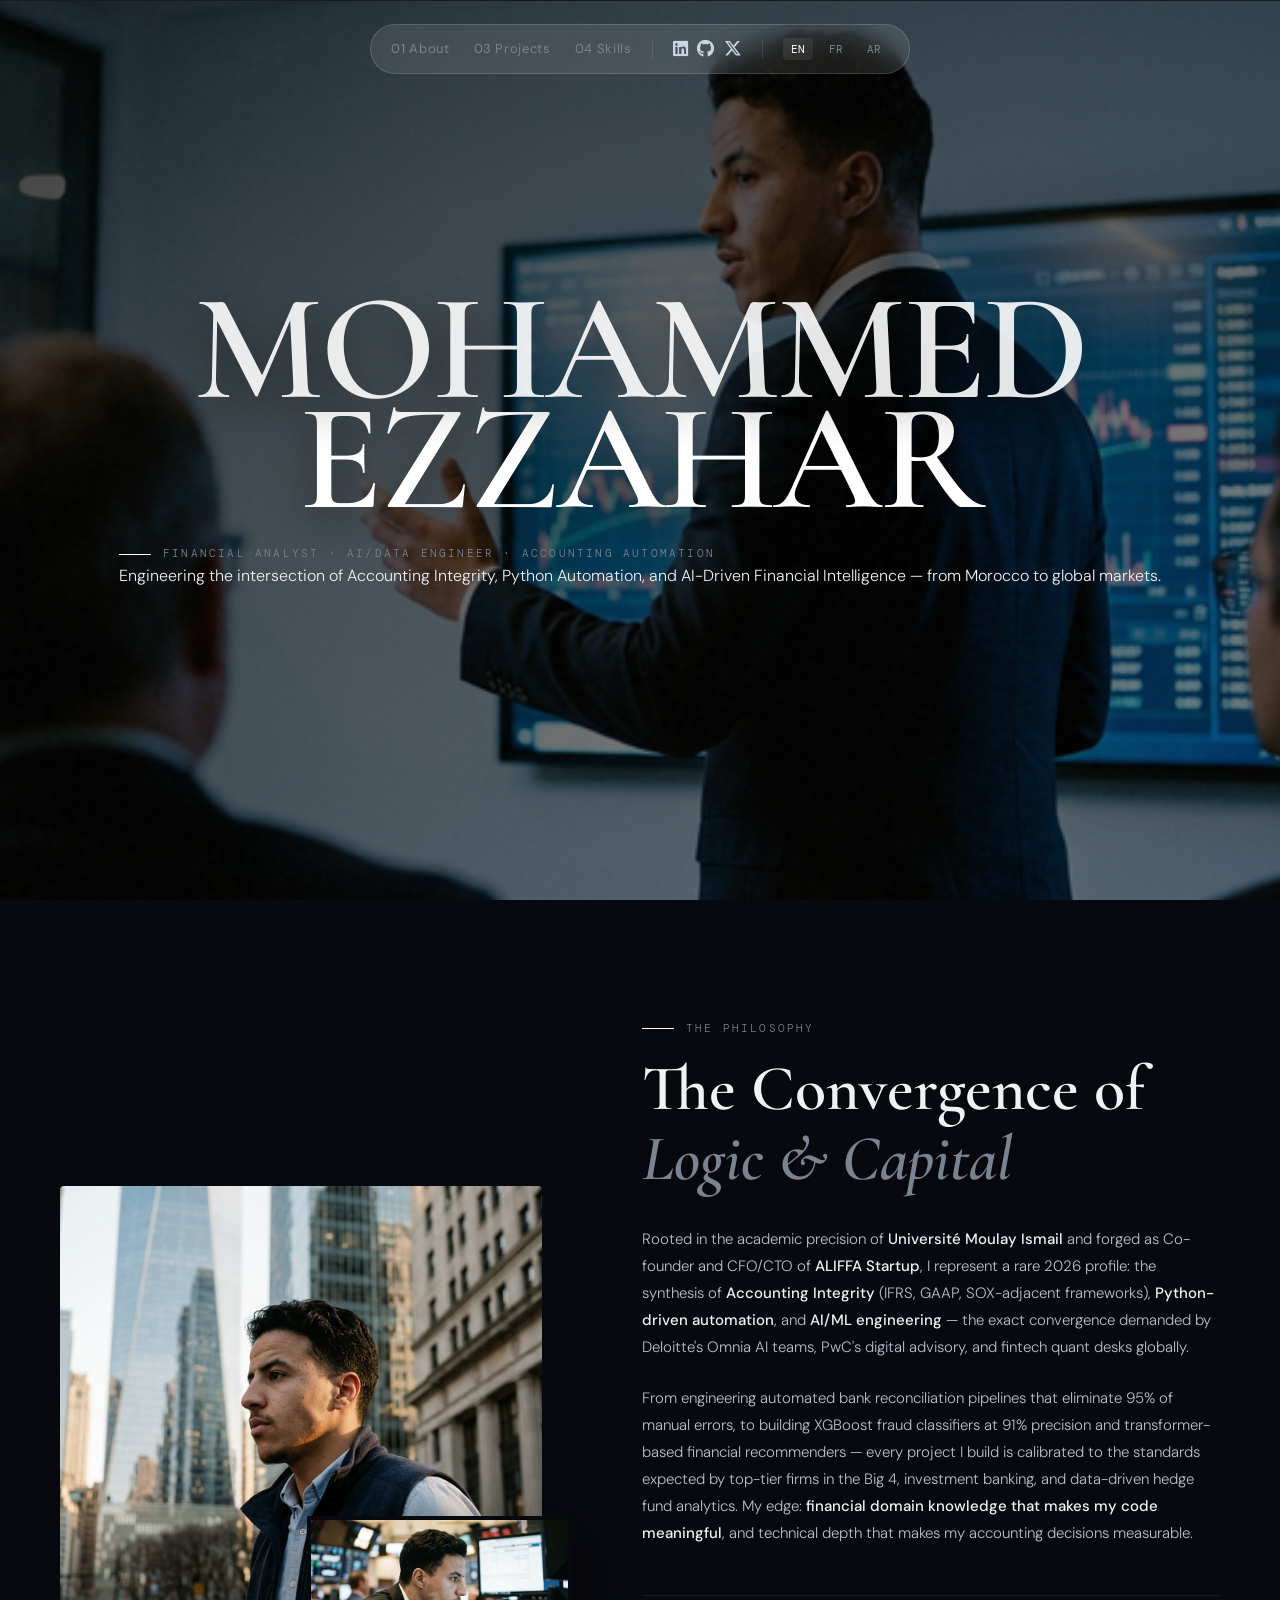
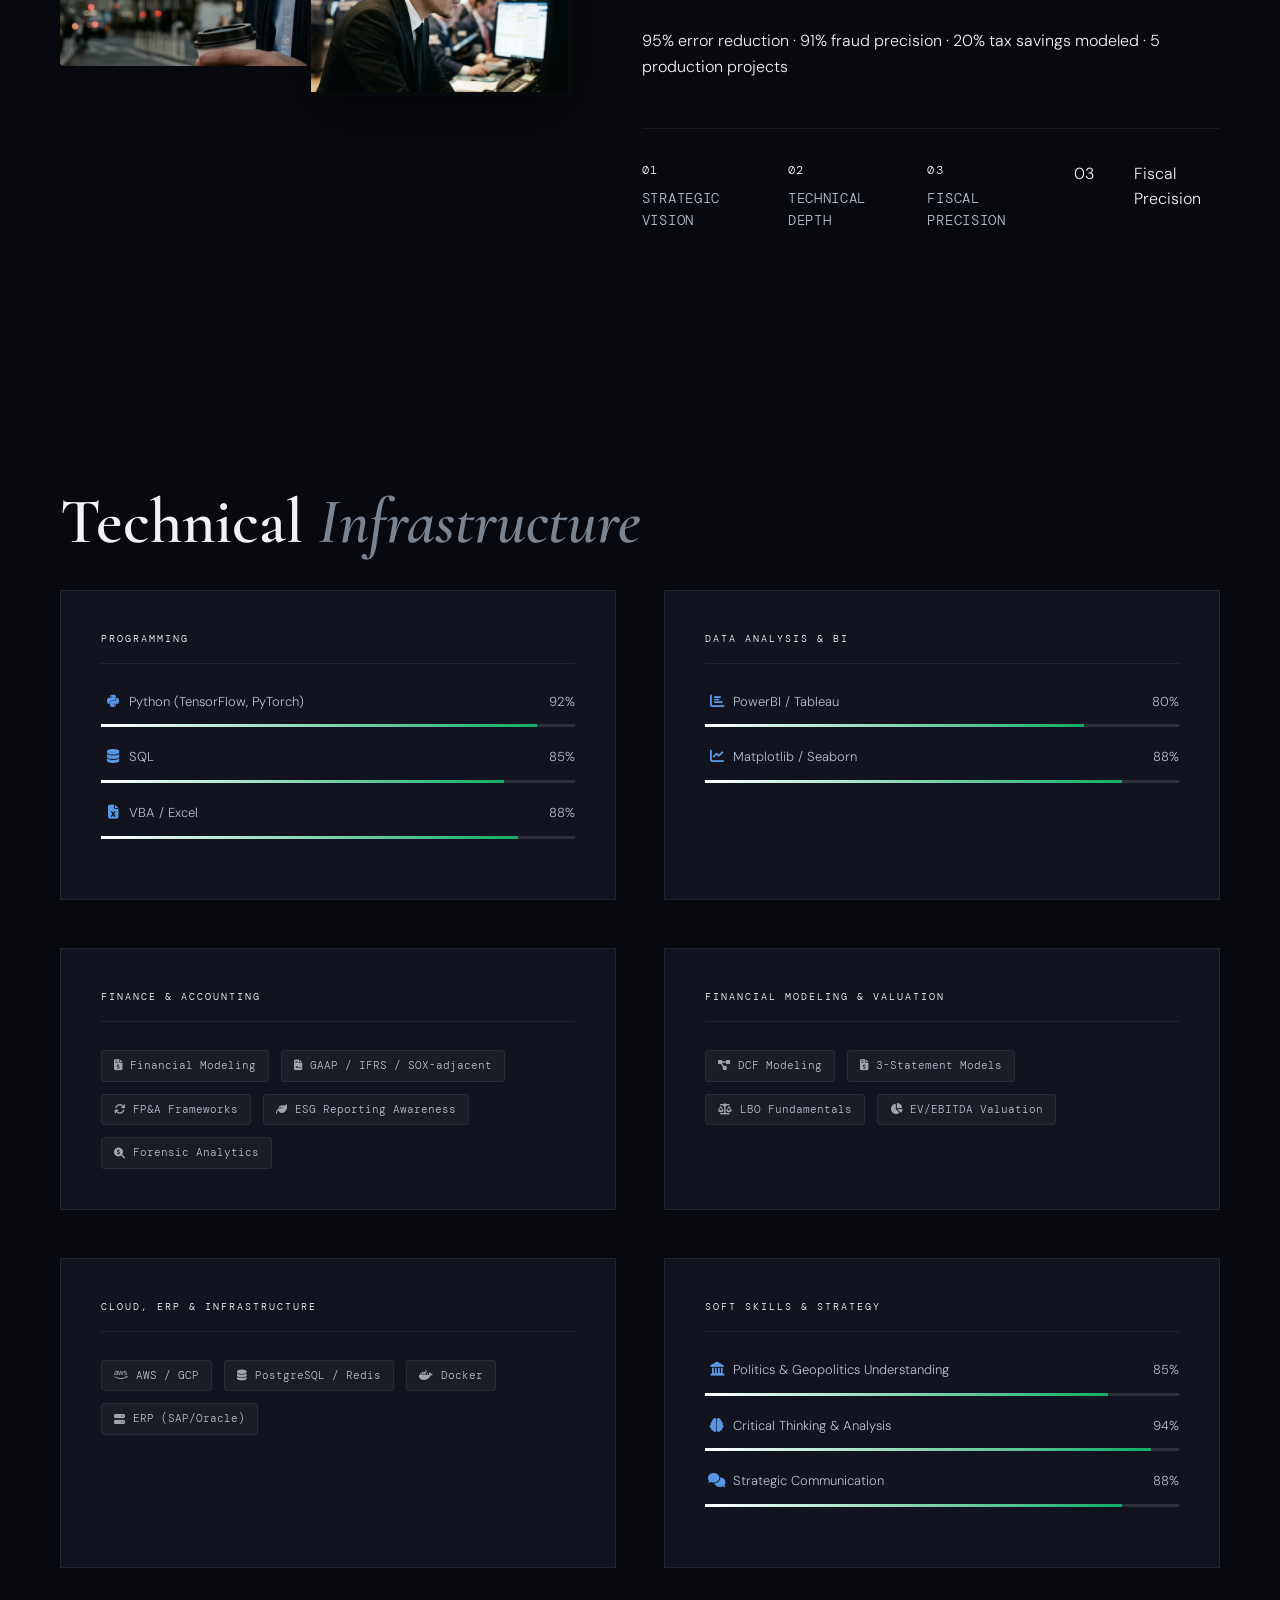
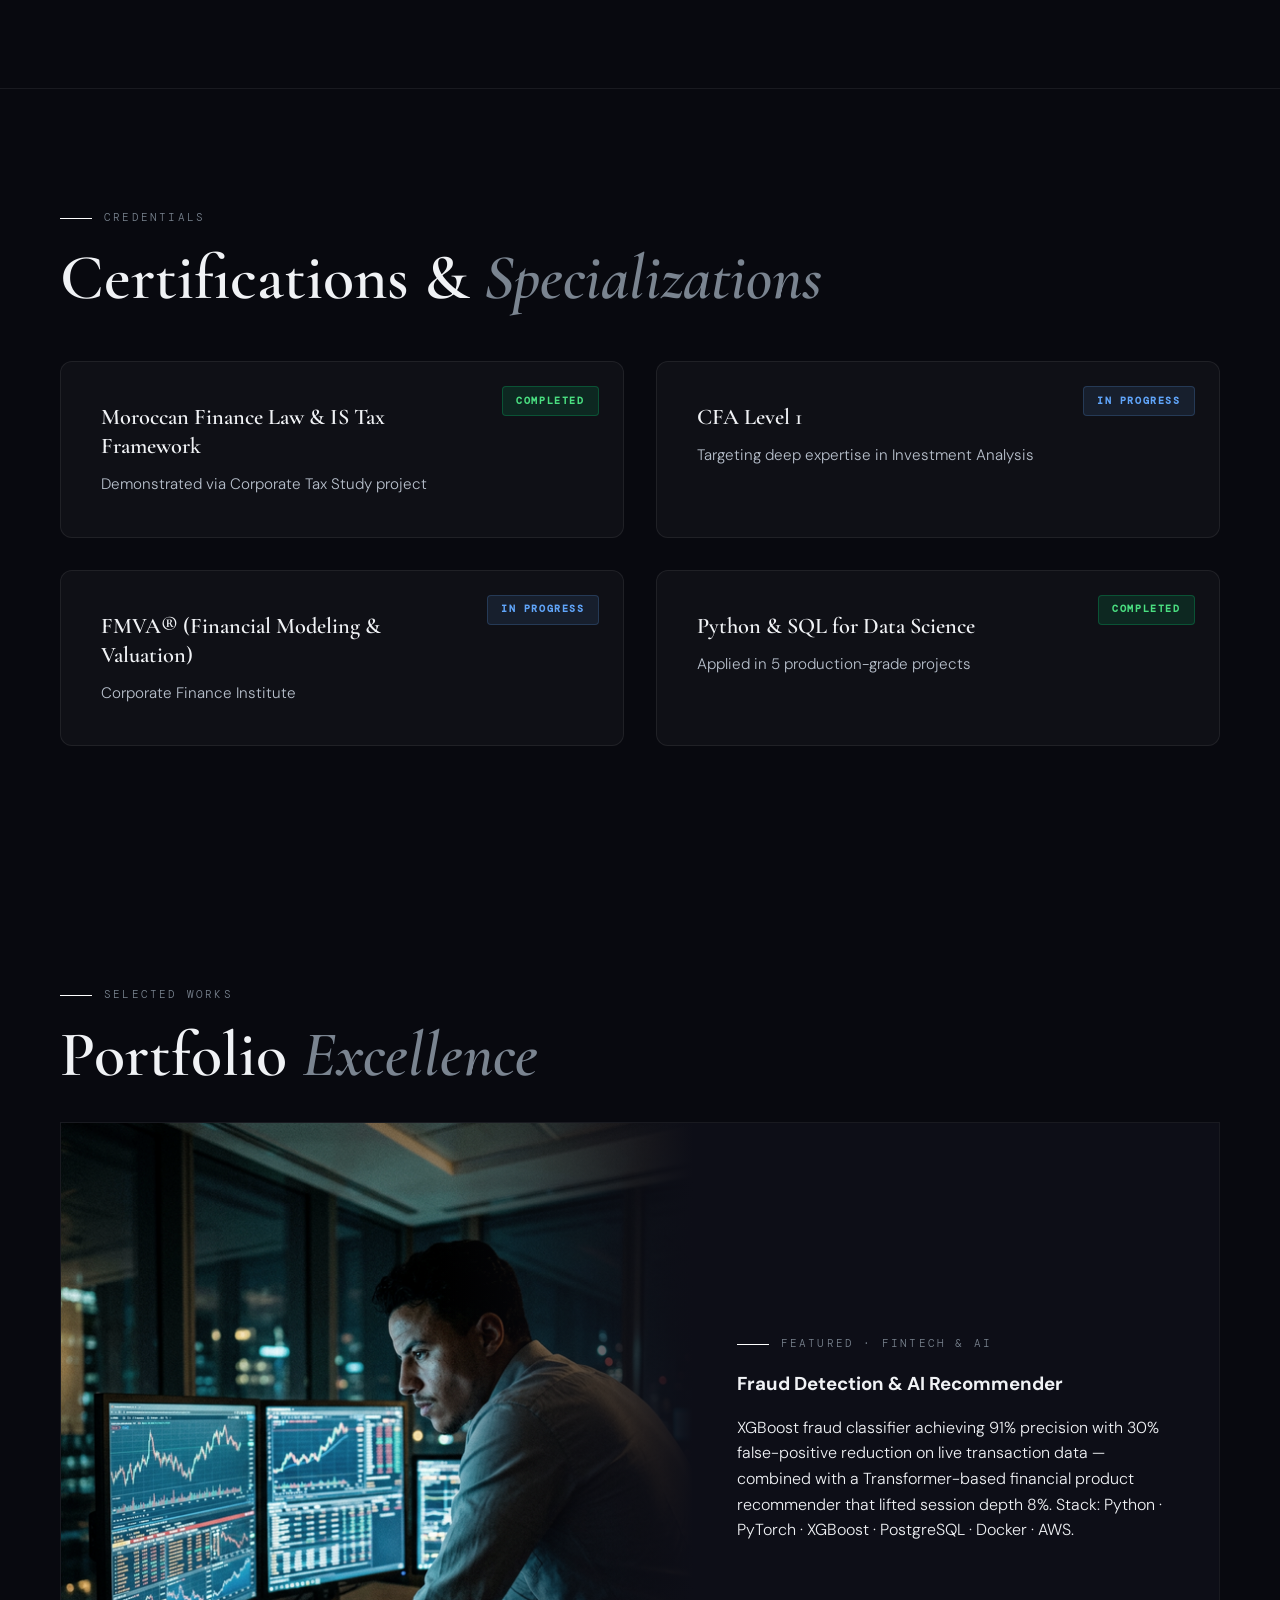
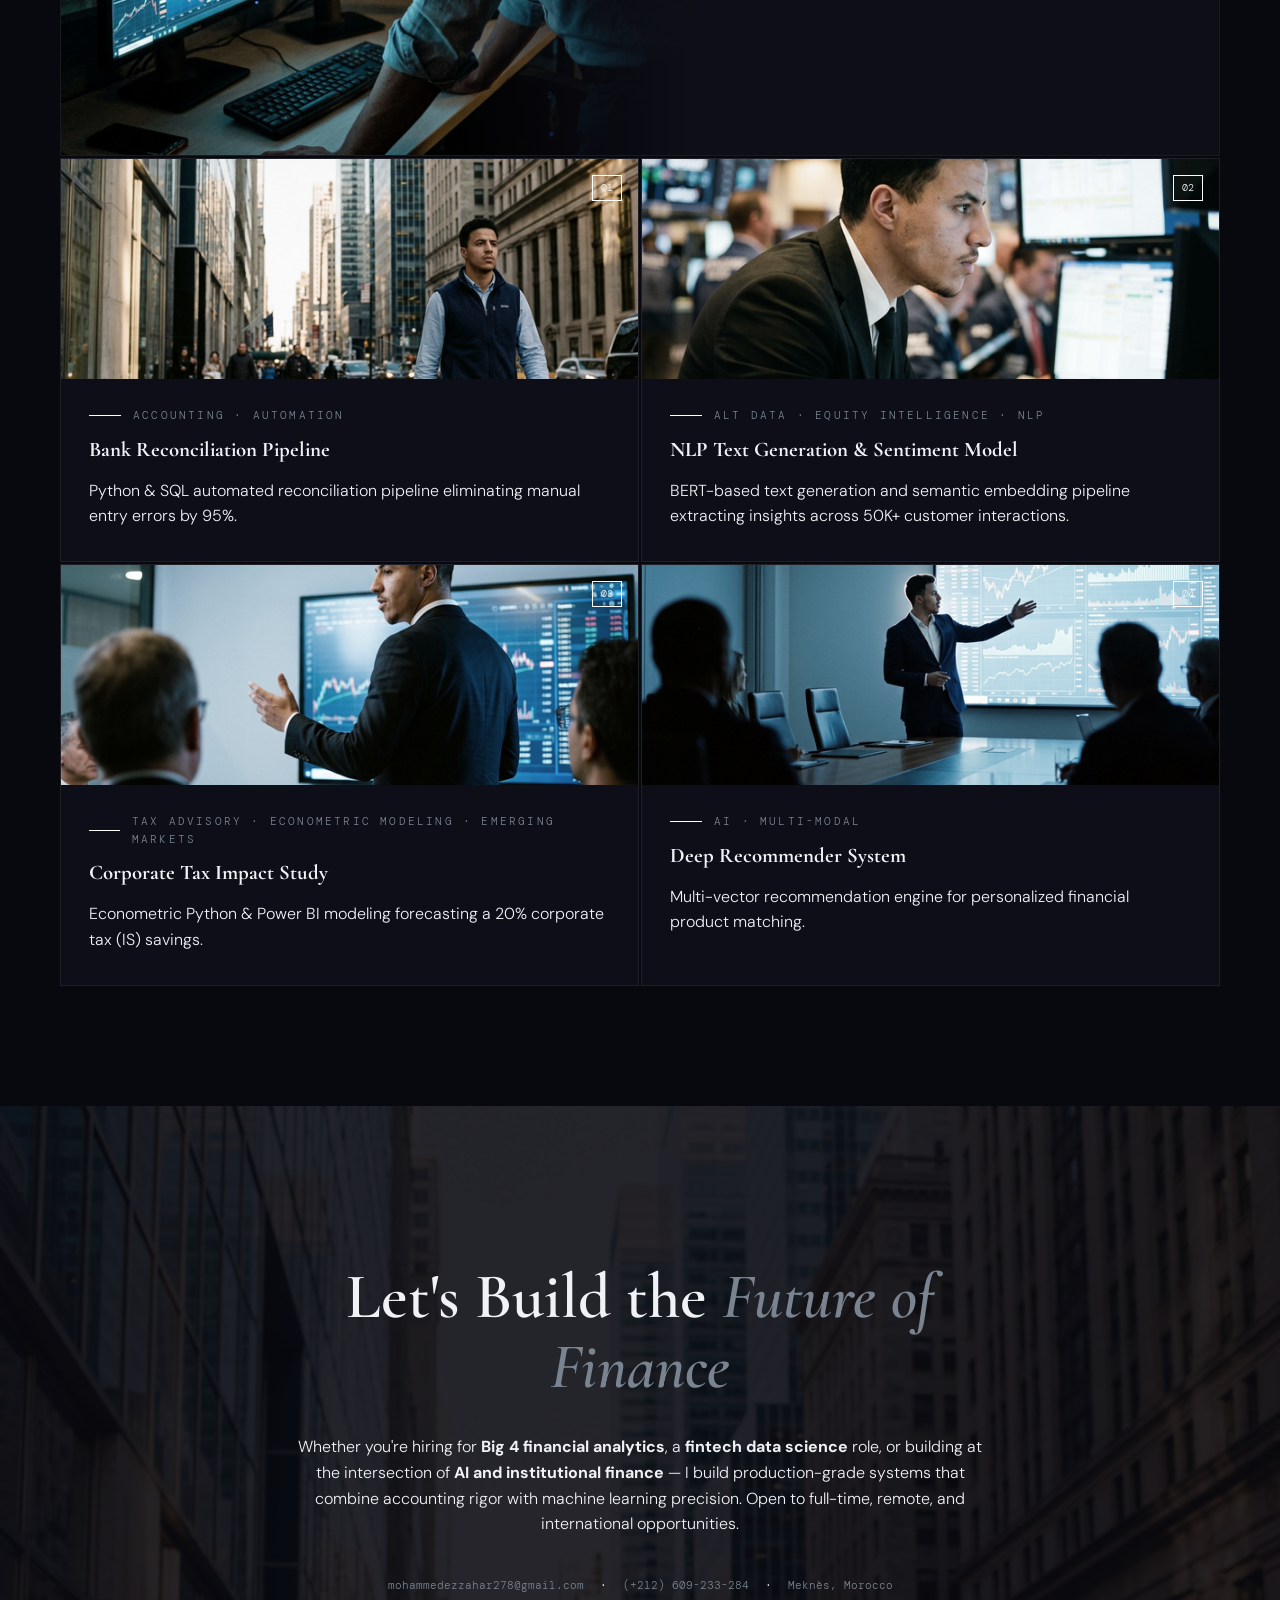
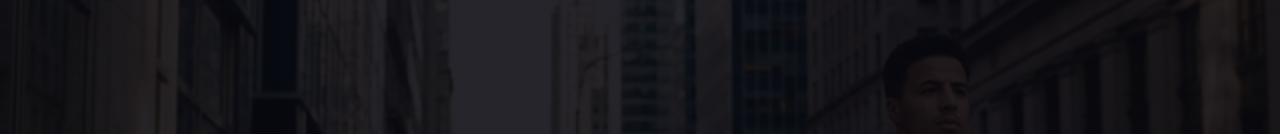
==== commit 17f7b926: "Remove Methodology and Market Alignment sections per user request" ====
--- a/index.html
+++ b/index.html
@@ -30,12 +30,10 @@
             <div class="nav-pill">
                 <div class="pill-links">
                     <a href="#about" data-section="about" data-i18n="nav_about"><span class="nav-num">01</span>About</a>
-                    <a href="#experience" data-section="experience" data-i18n="nav_experience"><span
-                            class="nav-num">02</span>Experience</a>
                     <a href="#projects" data-section="projects" data-i18n="nav_projects"><span
-                            class="nav-num">03</span>Projects</a>
+                            class="nav-num">02</span>Projects</a>
                     <a href="#skills" data-section="skills" data-i18n="nav_skills"><span
-                            class="nav-num">04</span>Skills</a>
+                            class="nav-num">03</span>Skills</a>
                 </div>
 
                 <div class="pill-divider"></div>
@@ -68,12 +66,10 @@
     <div id="nav-mobile-menu" class="nav-mobile-menu" aria-hidden="true">
         <div class="mobile-links">
             <a href="#about" data-section="about" data-i18n="nav_about"><span class="nav-num">01</span>About</a>
-            <a href="#experience" data-section="experience" data-i18n="nav_experience"><span
-                    class="nav-num">02</span>Experience</a>
             <a href="#projects" data-section="projects" data-i18n="nav_projects"><span
-                    class="nav-num">03</span>Projects</a>
-            <a href="#skills" data-section="skills" data-i18n="nav_skills"><span class="nav-num">04</span>Skills</a>
-            <a href="#contact" data-section="contact" data-i18n="nav_contact"><span class="nav-num">05</span>Contact</a>
+                    class="nav-num">02</span>Projects</a>
+            <a href="#skills" data-section="skills" data-i18n="nav_skills"><span class="nav-num">03</span>Skills</a>
+            <a href="#contact" data-section="contact" data-i18n="nav_contact"><span class="nav-num">04</span>Contact</a>
         </div>
         <div class="mobile-socials">
             <a href="https://www.linkedin.com/in/mohammed-ezzahar-579760319/" target="_blank"><i
@@ -148,44 +144,7 @@
         </div>
     </section>
 
-    <!-- Section 4: Methodology -->
-    <section id="experience" class="methodology">
-        <div class="container">
-            <div class="eyebrow fade-up" data-i18n="method_eyebrow">MY METHODOLOGY</div>
-            <h2 class="fade-up" data-i18n="method_h2">From Data <em>To Decision</em></h2>
-
-            <div class="method-grid">
-                <div class="method-card fade-up">
-                    <span class="num">01</span>
-                    <div class="accent-bar"></div>
-                    <h4 data-i18n="method_c1_h">Extraction</h4>
-                    <p data-i18n="method_c1_p">Gathering raw financial and commercial data from diverse digital and
-                        institutional sources.</p>
-                </div>
-                <div class="method-card fade-up">
-                    <span class="num">02</span>
-                    <div class="accent-bar"></div>
-                    <h4 data-i18n="method_c2_h">Processing</h4>
-                    <p data-i18n="method_c2_p">Applying AI models and accounting logic to clean, structure, and validate
-                        information integrity.</p>
-                </div>
-                <div class="method-card fade-up">
-                    <span class="num">03</span>
-                    <div class="accent-bar"></div>
-                    <h4 data-i18n="method_c3_h">Analysis</h4>
-                    <p data-i18n="method_c3_p">Identifying trends, risks, and strategic opportunities using advanced
-                        financial frameworks.</p>
-                </div>
-                <div class="method-card fade-up">
-                    <span class="num">04</span>
-                    <div class="accent-bar"></div>
-                    <h4 data-i18n="method_c4_h">Reporting</h4>
-                    <p data-i18n="method_c4_p">Delivering high-end dashboards and actionable intelligence for
-                        professional stakeholders.</p>
-                </div>
-            </div>
-        </div>
-    </section>
+
 
     <!-- Section 6: Skills -->
     <section id="skills" class="skills-section">
@@ -296,51 +255,7 @@
         </div>
     </section>
 
-    <!-- Section 7: Market Fit -->
-    <section id="market-fit" class="market-fit-section">
-        <div class="container">
-            <div class="eyebrow fade-up" data-i18n="market_fit_eyebrow">CAREER TARGET</div>
-            <h2 class="fade-up" data-i18n="market_fit_h2">Market <em>Alignment</em></h2>
-            <div class="market-grid">
-                <div class="market-card fade-up">
-                    <div class="mc-icon"><i class="fa-solid fa-building-columns"></i></div>
-                    <h3 data-i18n="market_c1_h">Big 4 & Audit Analytics</h3>
-                    <p data-i18n="market_c1_sub">Deloitte · PwC · EY · KPMG</p>
-                    <ul>
-                        <li data-i18n="market_c1_l1">AI Audit Automation (Omnia / Halo / Clara)</li>
-                        <li data-i18n="market_c1_l2">Financial Data Analytics & BI</li>
-                        <li data-i18n="market_c1_l3">Tax Technology Advisory</li>
-                        <li data-i18n="market_c1_l4">ESG Reporting & Assurance</li>
-                    </ul>
-                    <div class="mc-skills" data-i18n="market_c1_skills">Python · SQL · Power BI · IFRS · Excel</div>
-                </div>
-                <div class="market-card fade-up">
-                    <div class="mc-icon"><i class="fa-solid fa-chart-line"></i></div>
-                    <h3 data-i18n="market_c2_h">Investment Banking & Fintech</h3>
-                    <p data-i18n="market_c2_sub">JPMorgan · Goldman Sachs · FinTech</p>
-                    <ul>
-                        <li data-i18n="market_c2_l1">Risk Analytics & Fraud Detection</li>
-                        <li data-i18n="market_c2_l2">Financial Product Data Science</li>
-                        <li data-i18n="market_c2_l3">M&A Financial Modeling Support</li>
-                        <li data-i18n="market_c2_l4">Alternative Data Pipeline Engineering</li>
-                    </ul>
-                    <div class="mc-skills" data-i18n="market_c2_skills">XGBoost · Python · SQL · DCF · NLP</div>
-                </div>
-                <div class="market-card fade-up">
-                    <div class="mc-icon"><i class="fa-solid fa-brain"></i></div>
-                    <h3 data-i18n="market_c3_h">Quant Finance & Research</h3>
-                    <p data-i18n="market_c3_sub">Hedge Funds · Asset Managers · Research</p>
-                    <ul>
-                        <li data-i18n="market_c3_l1">Quantitative Data Analysis</li>
-                        <li data-i18n="market_c3_l2">Sentiment Signal Engineering</li>
-                        <li data-i18n="market_c3_l3">Financial Recommender Systems</li>
-                        <li data-i18n="market_c3_l4">ML Factor Model Prototyping</li>
-                    </ul>
-                    <div class="mc-skills" data-i18n="market_c3_skills">PyTorch · BERT · FAISS · TensorFlow · R</div>
-                </div>
-            </div>
-        </div>
-    </section>
+
 
     <!-- Section 8: Certifications -->
     <section id="certifications" class="cert-section">
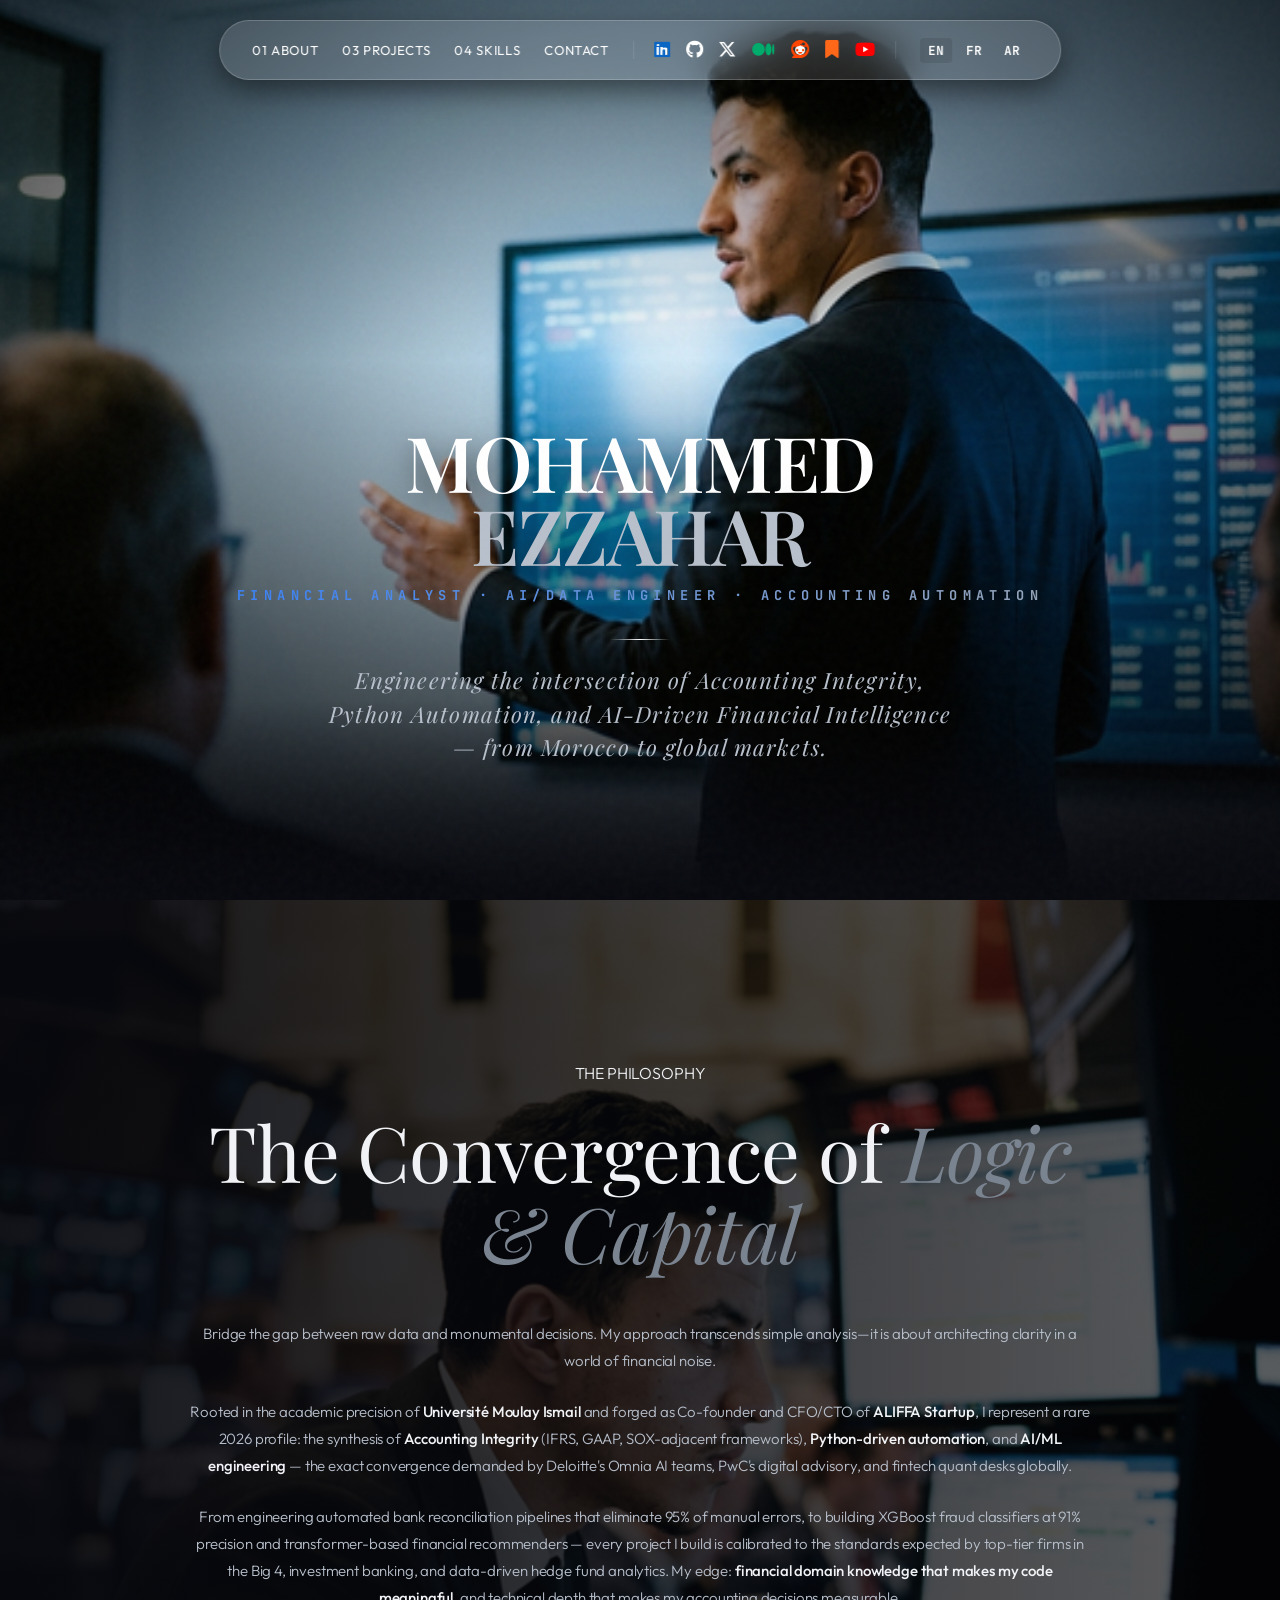
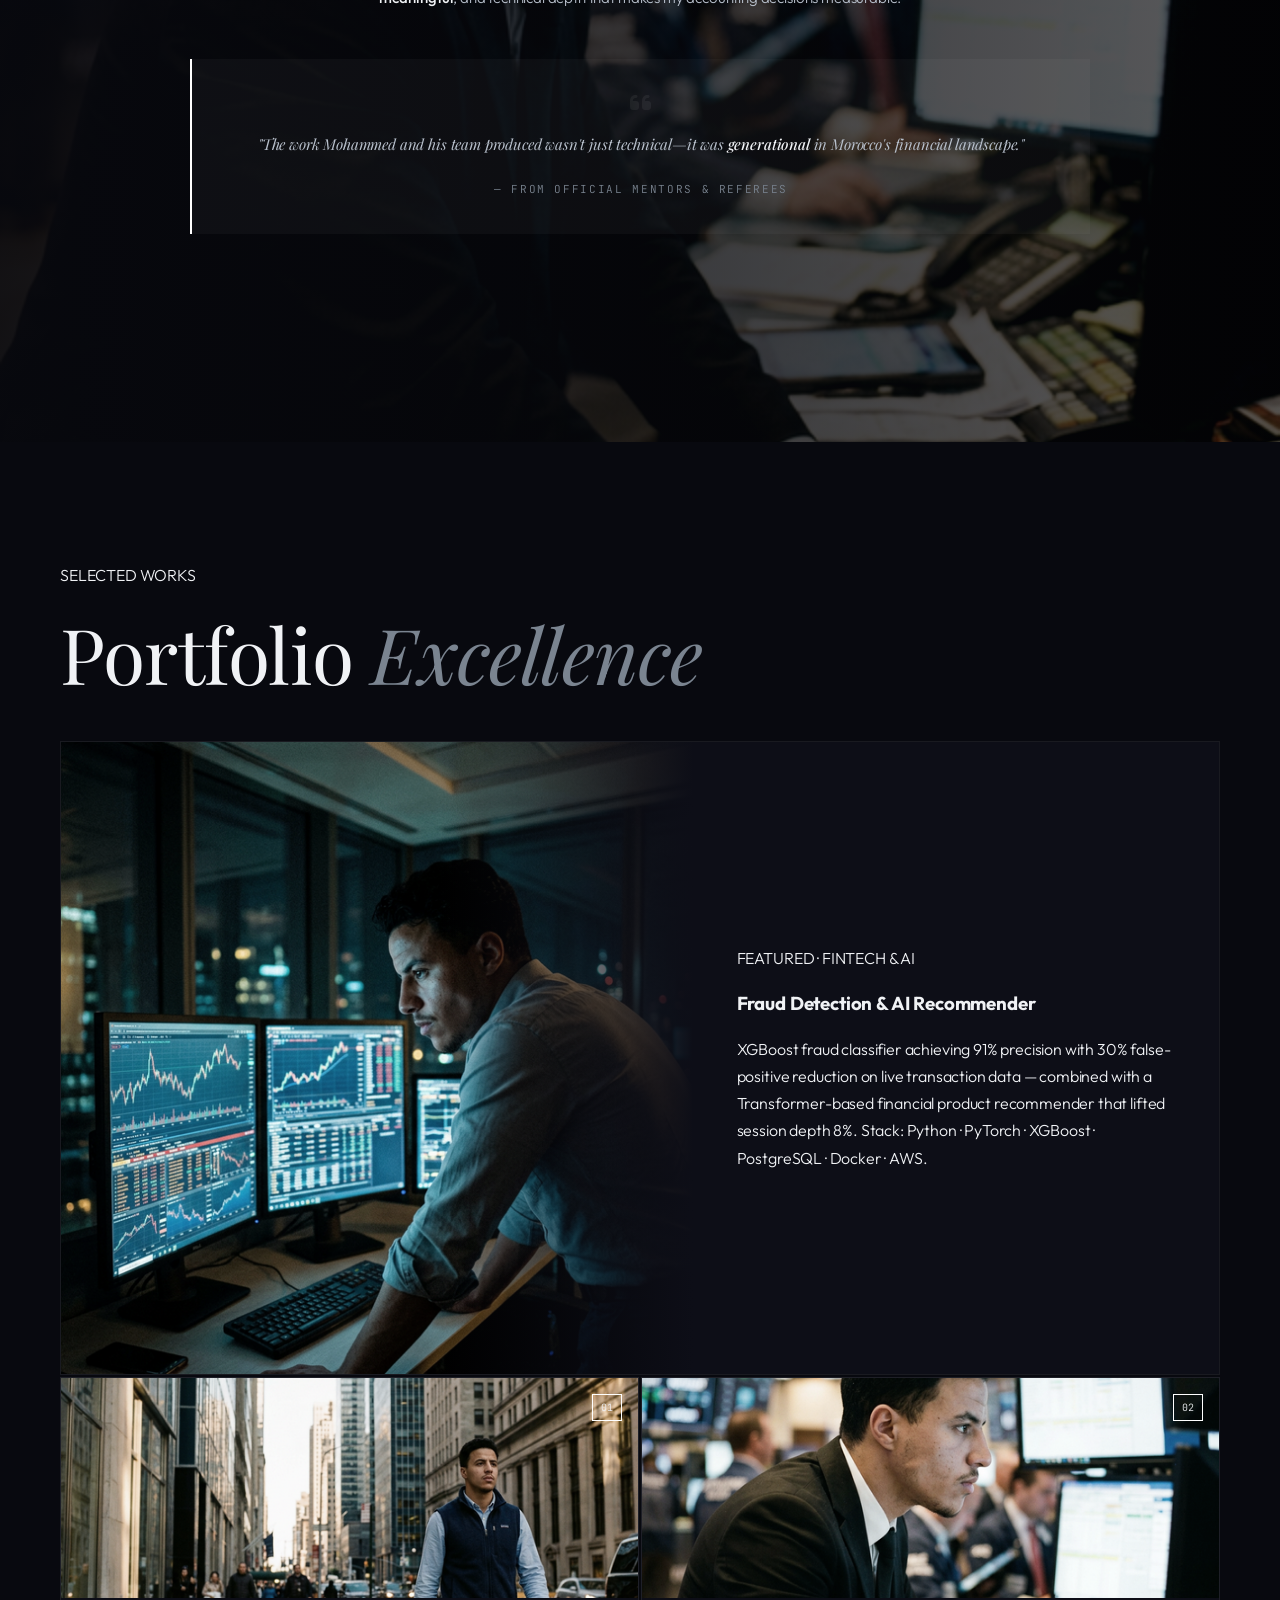
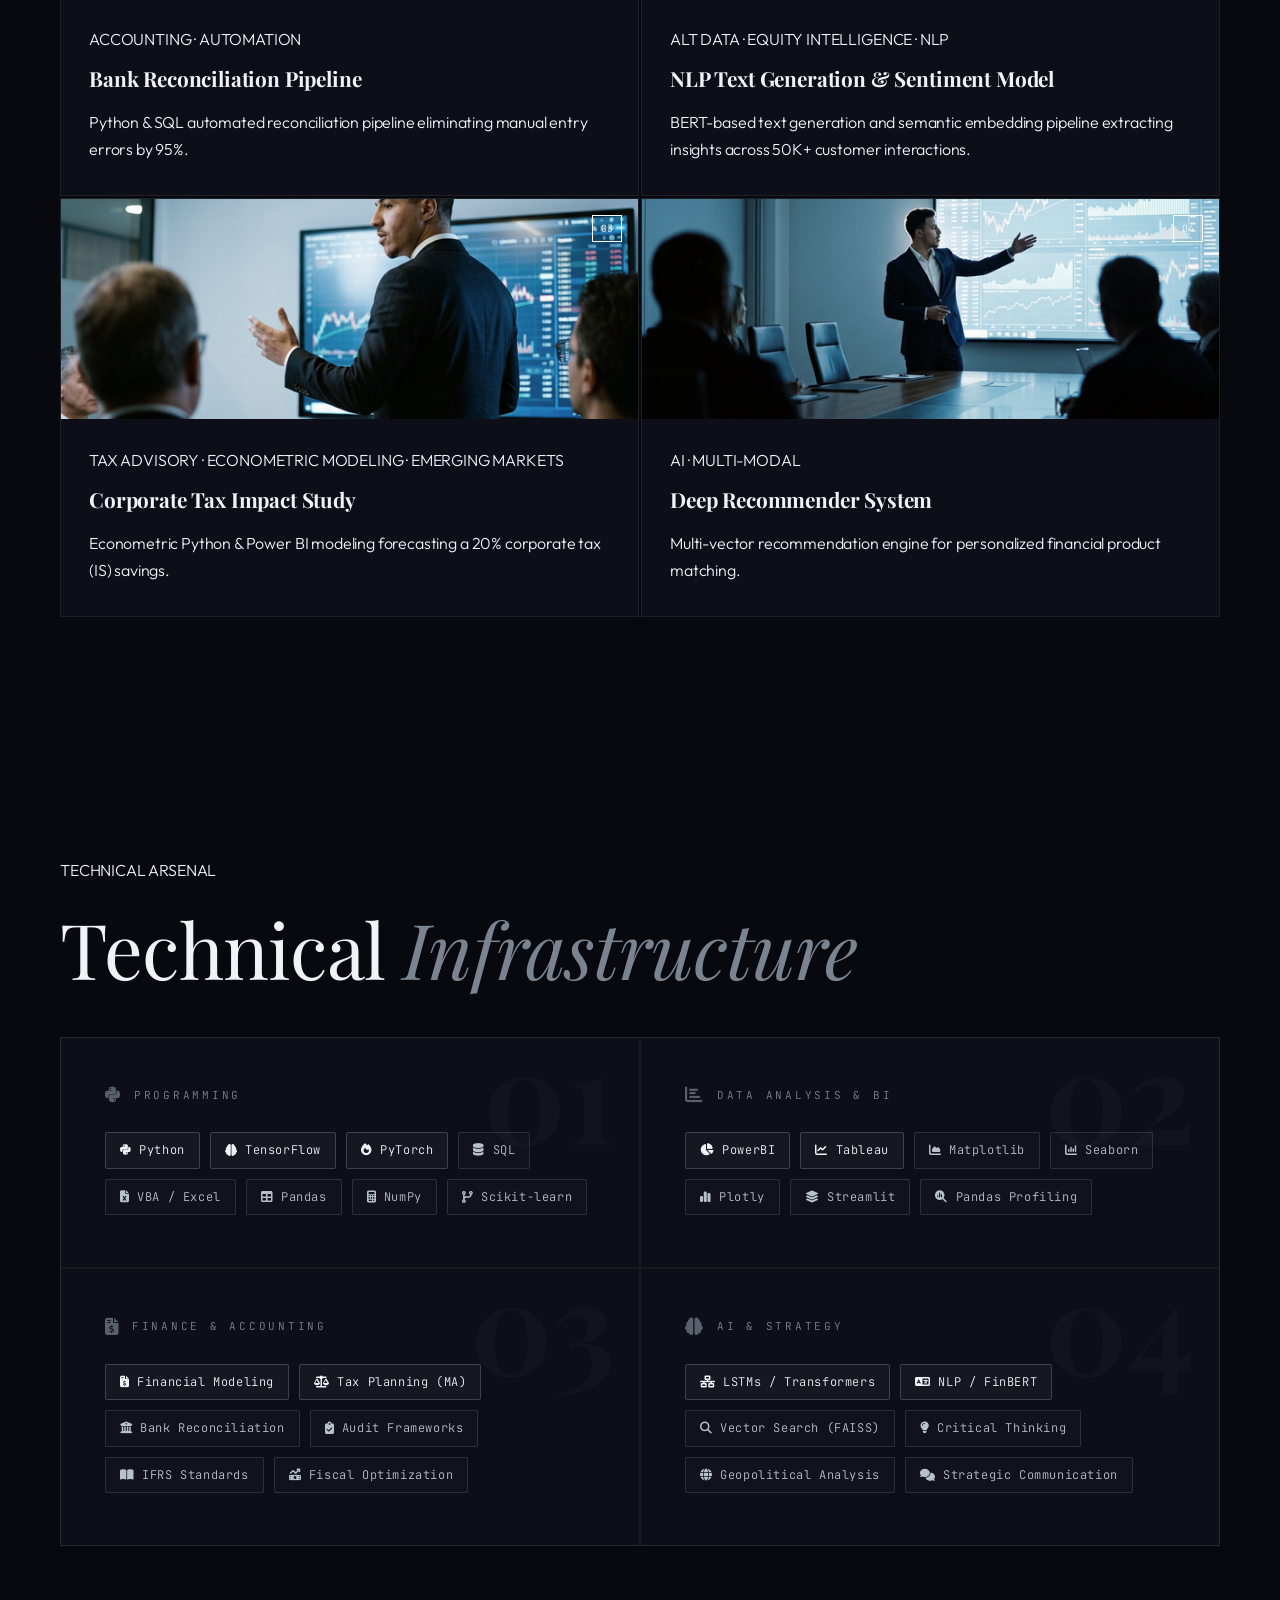
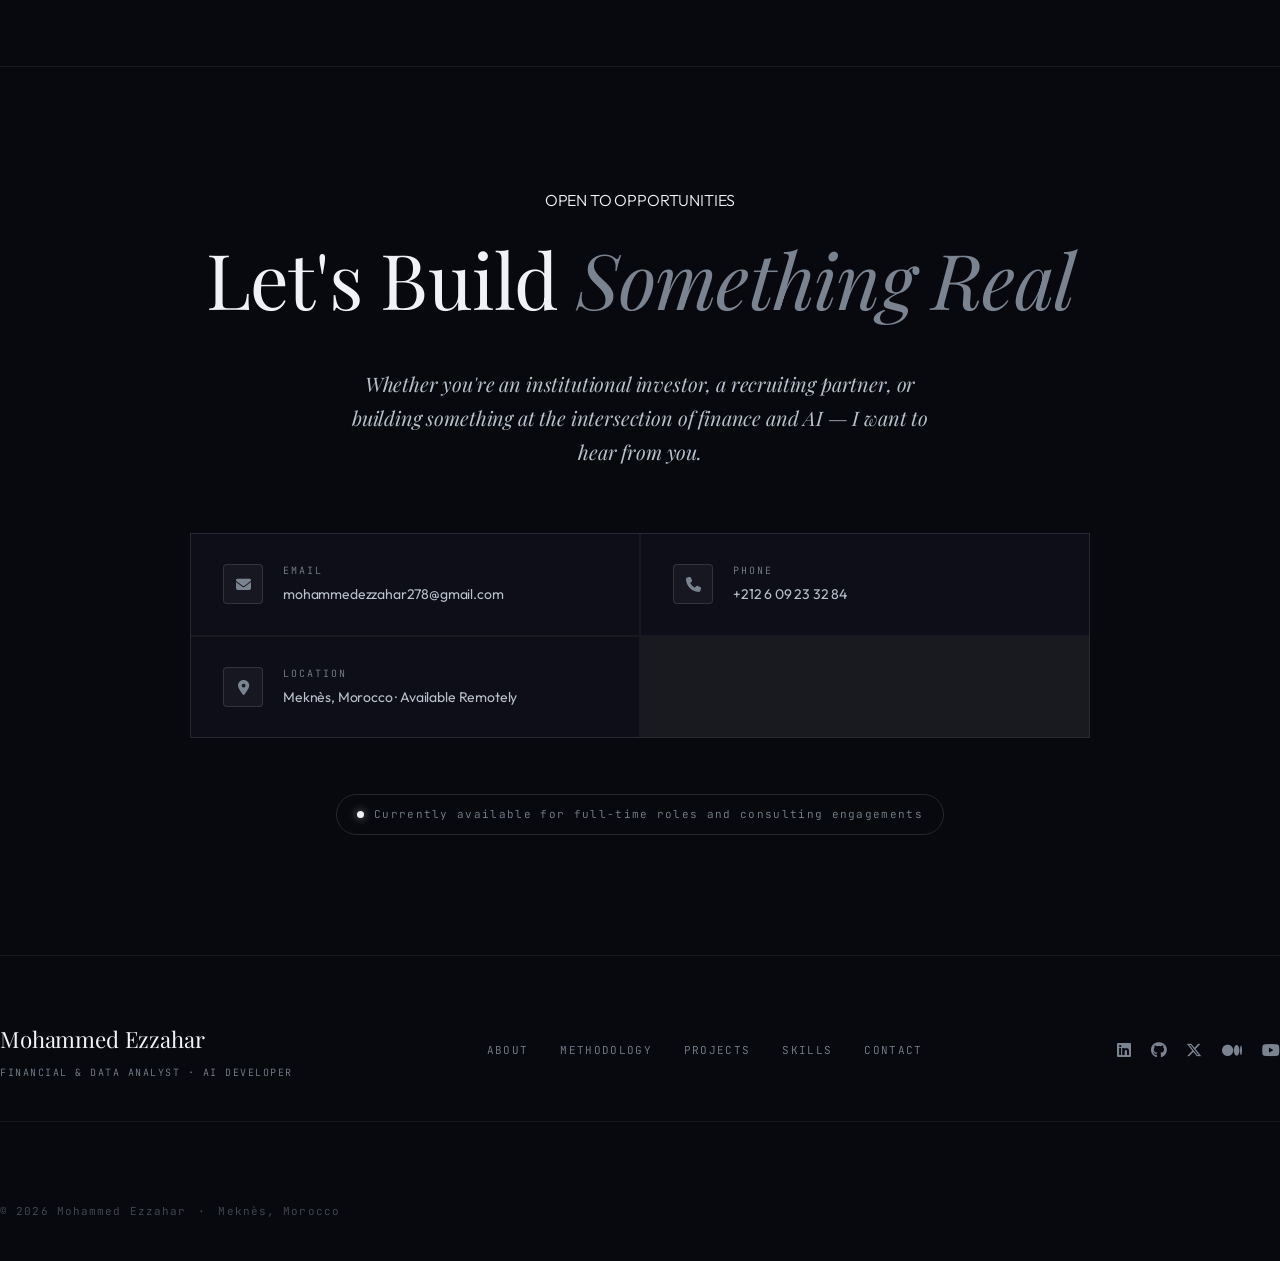
==== commit 6c1570c4: "Move social icons directly into Navbar as requested and apply authentic branding" ====
--- a/index.html
+++ b/index.html
@@ -4,15 +4,16 @@
 <head>
     <meta charset="UTF-8">
     <meta name="viewport" content="width=device-width, initial-scale=1.0">
-    <title data-i18n="seo_title">Mohammed Ezzahar | Financial Analyst · AI/Data Engineer · Accounting Automation</title>
-    <meta name="description" content="Mohammed Ezzahar — Financial Analyst & AI Engineer. Python · SQL · Power BI · XGBoost · Financial Modeling · Accounting Automation. Co-founder CFO/CTO at ALIFFA Startup. Based in Morocco, available globally.">
-    
+    <title>Mohammed Ezzahar | Financial &amp; Data Analyst</title>
+    <meta name="description"
+        content="Mohammed Ezzahar — Financial &amp; Data Analyst specializing in AI Modeling and Accounting.">
+
     <!-- Open Graph -->
-    <meta property="og:title" content="Mohammed Ezzahar | Financial Analyst & AI Engineer">
+    <meta property="og:title" content="Mohammed Ezzahar | Financial &amp; Data Analyst">
     <meta property="og:image" content="cinematic_3_boardroom.png">
-    <meta property="og:description" content="Bridging Accounting Integrity with AI-Driven Financial Intelligence. 5 production projects across fraud detection, bank automation, NLP sentiment, tax advisory, and deep recommendation systems.">
-
-    <link rel="icon" href="favicon.ico" type="image/x-icon">
+    <meta property="og:description" content="Mastery in Accounting &amp; AI Modeling">
+
+    <link rel="icon" href="youtube_art/logo.png" type="image/png">
 
     <!-- Fonts -->
     <link rel="stylesheet" href="styles.css">
@@ -24,65 +25,36 @@
     <!-- Global Elements -->
     <div class="grain-overlay"></div>
 
-    <nav class="site-nav">
-        <div class="container nav-pill-container">
-
-            <div class="nav-pill">
-                <div class="pill-links">
-                    <a href="#about" data-section="about" data-i18n="nav_about"><span class="nav-num">01</span>About</a>
-                    <a href="#projects" data-section="projects" data-i18n="nav_projects"><span
-                            class="nav-num">02</span>Projects</a>
-                    <a href="#skills" data-section="skills" data-i18n="nav_skills"><span
-                            class="nav-num">03</span>Skills</a>
-                </div>
-
-                <div class="pill-divider"></div>
-
-                <div class="pill-socials">
-                    <a href="https://www.linkedin.com/in/mohammed-ezzahar-579760319/" target="_blank"
-                        title="LinkedIn"><i class="fa-brands fa-linkedin"></i></a>
-                    <a href="https://github.com/motheanalyst" target="_blank" title="GitHub"><i
-                            class="fa-brands fa-github"></i></a>
-                    <a href="https://x.com/MohammedEzzahar" target="_blank" title="X (Twitter)"><i
-                            class="fa-brands fa-x-twitter"></i></a>
-                </div>
-
-                <div class="pill-divider"></div>
-
-                <div class="lang-switch" id="lang-switch">
-                    <button class="lang-btn active" data-lang="en">EN</button>
-                    <button class="lang-btn" data-lang="fr">FR</button>
-                    <button class="lang-btn" data-lang="ar">AR</button>
-                </div>
-            </div>
-
-            <button id="nav-burger" class="nav-burger" aria-label="Toggle Menu" aria-expanded="false">
-                <span class="burger-line"></span>
-                <span class="burger-line"></span>
-            </button>
+    <nav class="hero-nav-pill">
+        <div class="pill-links">
+            <a href="#about" data-section="about" data-i18n="nav_about">About</a>
+            <a href="#projects" data-section="projects" data-i18n="nav_projects">Projects</a>
+            <a href="#skills" data-section="skills" data-i18n="nav_skills">Skills</a>
+            <a href="#contact" data-section="contact" data-i18n="nav_contact">Contact</a>
+        </div>
+
+
+        </div>
+
+        <div class="pill-socials">
+            <a href="https://www.linkedin.com/in/mohammed-ezzahar-579760319/" target="_blank" title="LinkedIn" class="social-linkedin"><i class="fa-brands fa-linkedin"></i></a>
+            <a href="https://github.com/mohammedezzahar" target="_blank" title="GitHub" class="social-github"><i class="fa-brands fa-github"></i></a>
+            <a href="https://x.com/MohammedEzzahar" target="_blank" title="X (Twitter)" class="social-x"><i class="fa-brands fa-x-twitter"></i></a>
+            <a href="https://medium.com/@mohammedezzahar278" target="_blank" title="Medium" class="social-medium"><i class="fa-brands fa-medium"></i></a>
+            <a href="https://www.reddit.com/user/MotheDatawizard/" target="_blank" title="Reddit" class="social-reddit"><i class="fa-brands fa-reddit"></i></a>
+            <a href="https://substack.com/@mohammedezzahar1" target="_blank" title="Bookmark" class="social-substack"><i class="fa-solid fa-bookmark"></i></a>
+            <a href="https://www.youtube.com/@MohammedEzzahar-g1o" target="_blank" title="YouTube" class="social-youtube"><i class="fa-brands fa-youtube"></i></a>
+        </div>
+
+        <div class="pill-lang">
+            <div class="lang-switch">
+                <button class="lang-btn active" data-lang="en">EN</button>
+                <button class="lang-btn" data-lang="fr">FR</button>
+                <button class="lang-btn" data-lang="ar">AR</button>
+            </div>
         </div>
     </nav>
 
-    <div id="nav-mobile-menu" class="nav-mobile-menu" aria-hidden="true">
-        <div class="mobile-links">
-            <a href="#about" data-section="about" data-i18n="nav_about"><span class="nav-num">01</span>About</a>
-            <a href="#projects" data-section="projects" data-i18n="nav_projects"><span
-                    class="nav-num">02</span>Projects</a>
-            <a href="#skills" data-section="skills" data-i18n="nav_skills"><span class="nav-num">03</span>Skills</a>
-            <a href="#contact" data-section="contact" data-i18n="nav_contact"><span class="nav-num">04</span>Contact</a>
-        </div>
-        <div class="mobile-socials">
-            <a href="https://www.linkedin.com/in/mohammed-ezzahar-579760319/" target="_blank"><i
-                    class="fa-brands fa-linkedin"></i></a>
-            <a href="https://github.com/motheanalyst" target="_blank"><i class="fa-brands fa-github"></i></a>
-            <a href="https://x.com/MohammedEzzahar" target="_blank"><i class="fa-brands fa-x-twitter"></i></a>
-        </div>
-        <div class="mobile-lang">
-            <button class="lang-btn active" data-lang="en">EN</button>
-            <button class="lang-btn" data-lang="fr">FR</button>
-            <button class="lang-btn" data-lang="ar">AR</button>
-        </div>
-    </div>
 
     <!-- Section 1: Hero -->
     <section class="hero" id="hero">
@@ -97,197 +69,55 @@
                     <span class="name-first" data-i18n="hero_name_first">MOHAMMED</span>
                     <span class="name-last" data-i18n="hero_name_last">EZZAHAR</span>
                 </h1>
-                <div class="eyebrow fade-up" data-i18n="hero_eyebrow">Financial Analyst · AI/Data Engineer · Accounting Automation</div>
-            <p class="hero-tagline fade-up" data-i18n="hero_tagline">Engineering the intersection of Accounting Integrity, Python Automation, and AI-Driven Financial Intelligence — from Morocco to global markets.</p>
-            </div>
-        </div>
-    </section>
-
-
-    <!-- Section 3: About -->
-    <section id="about" class="about">
+                <div class="hero-job-eyebrow fade-up" data-i18n="hero_eyebrow">Financial &amp; Data Analyst</div>
+                <div class="hero-divider fade-up"></div>
+                <p class="hero-tagline-text fade-up" data-i18n="hero_tagline">Mastery in Accounting &amp; AI Modeling
+                </p>
+            </div>
+        </div>
+
+    </section>
+
+
+    <!-- Section 2: About -->
+    <section id="about" class="about-full-bleed">
+        <div class="about-bg">
+            <img src="cinematic_1_wallstreet.png" alt="Background">
+        </div>
+        <div class="about-overlay"></div>
         <div class="container about-grid">
-            <div class="about-collage fade-up">
-                <img src="cinematic_2_patagonia.png" alt="Finance Context" class="main-img">
-                <img src="cinematic_1_wallstreet.png" alt="Trading View" class="overlay-img">
-            </div>
             <div class="about-text fade-up">
                 <div class="eyebrow" data-i18n="about_eyebrow">THE PHILOSOPHY</div>
-                <h2 data-i18n="about_h2">The Convergence of <em>Logic & Capital</em></h2>
-                <p class="text-lead" data-i18n="about_p1">Rooted in the academic precision of <strong>Université Moulay Ismail</strong> and forged as Co-founder and CFO/CTO of <strong>ALIFFA Startup</strong>, I represent a rare 2026 profile: the synthesis of <strong>Accounting Integrity</strong> (IFRS, GAAP, SOX-adjacent frameworks), <strong>Python-driven automation</strong>, and <strong>AI/ML engineering</strong> — the exact convergence demanded by Deloitte's Omnia AI teams, PwC's digital advisory, and fintech quant desks globally.</p>
-                <p data-i18n="about_p2">From engineering automated bank reconciliation pipelines that eliminate 95% of manual errors, to building XGBoost fraud classifiers at 91% precision and transformer-based financial recommenders — every project I build is calibrated to the standards expected by top-tier firms in the Big 4, investment banking, and data-driven hedge fund analytics. My edge: <strong>financial domain knowledge that makes my code meaningful</strong>, and technical depth that makes my accounting decisions measurable.</p>
-                
-                <div class="about-stats-mini fade-up">
-                    <div class="stat-row">
-                        <span data-i18n="about_stats">95% error reduction · 91% fraud precision · 20% tax savings modeled · 5 production projects</span>
-                    </div>
-                </div>
-
-                <div class="about-stats-mini fade-up">
-                    <div class="s-mini">
-                        <span class="number">01</span>
-                        <span class="label" data-i18n="about_s1">Strategic Vision</span>
-                    </div>
-                    <div class="s-mini">
-                        <span class="number">02</span>
-                        <span class="label" data-i18n="about_s2">Technical Depth</span>
-                    </div>
-                    <div class="s-mini">
-                        <span class="number">03</span>
-                        <span class="label" data-i18n="about_s3">Fiscal Precision</span>
-                    </div>
-                        <span class="number">03</span>
-                        <span class="label" data-i18n="about_s3">Fiscal Precision</span>
-                    </div>
-                </div>
-            </div>
-        </div>
-    </section>
-
-
-
-    <!-- Section 6: Skills -->
-    <section id="skills" class="skills-section">
-        <div class="container">
-            <h2 class="fade-up" data-i18n="skills_h2">Technical <em>Infrastructure</em></h2>
-            <div class="skills-grid">
-                <div class="skill-group fade-up">
-                    <span class="group-label" data-i18n="skills_g1">PROGRAMMING</span>
-                    <div class="bar-container">
-                        <div class="bar-info"><span><i class="fa-brands fa-python skill-icon"></i>Python (TensorFlow,
-                                PyTorch)</span><span>92%</span></div>
-                        <div class="bar-bg">
-                            <div class="bar-fill" data-width="92%"></div>
-                        </div>
-                    </div>
-                    <div class="bar-container">
-                        <div class="bar-info"><span><i
-                                    class="fa-solid fa-database skill-icon"></i>SQL</span><span>85%</span></div>
-                        <div class="bar-bg">
-                            <div class="bar-fill" data-width="85%"></div>
-                        </div>
-                    </div>
-                    <div class="bar-container">
-                        <div class="bar-info"><span><i class="fa-solid fa-file-excel skill-icon"></i><span
-                                    data-i18n="skill_excel">VBA / Excel</span></span><span>88%</span></div>
-                        <div class="bar-bg">
-                            <div class="bar-fill" data-width="88%"></div>
-                        </div>
-                    </div>
-                </div>
-
-                <div class="skill-group fade-up">
-                    <span class="group-label" data-i18n="skills_g2">DATA ANALYSIS & BI</span>
-                    <div class="bar-container">
-                        <div class="bar-info"><span><i class="fa-solid fa-chart-bar skill-icon"></i>PowerBI /
-                                Tableau</span><span>80%</span></div>
-                        <div class="bar-bg">
-                            <div class="bar-fill" data-width="80%"></div>
-                        </div>
-                    </div>
-                    <div class="bar-container">
-                        <div class="bar-info"><span><i class="fa-solid fa-chart-line skill-icon"></i>Matplotlib /
-                                Seaborn</span><span>88%</span></div>
-                        <div class="bar-bg">
-                            <div class="bar-fill" data-width="88%"></div>
-                        </div>
-                    </div>
-                </div>
-
-                <div class="skill-group fade-up">
-                    <span class="group-label" data-i18n="skills_g3">FINANCE & ACCOUNTING</span>
-                    <div class="tags-mini">
-                        <span class="s-tag"><i class="fa-solid fa-file-invoice-dollar"></i> Financial Modeling</span>
-                        <span class="s-tag"><i class="fa-solid fa-file-contract"></i> GAAP / IFRS / SOX-adjacent</span>
-                        <span class="s-tag"><i class="fa-solid fa-arrows-rotate"></i> FP&A Frameworks</span>
-                        <span class="s-tag"><i class="fa-solid fa-leaf"></i> ESG Reporting Awareness</span>
-                        <span class="s-tag"><i class="fa-solid fa-magnifying-glass-dollar"></i> Forensic Analytics</span>
-                    </div>
-                </div>
-
-                <div class="skill-group fade-up">
-                    <span class="group-label" data-i18n="skills_g5">FINANCIAL MODELING & VALUATION</span>
-                    <div class="tags-mini">
-                        <span class="s-tag"><i class="fa-solid fa-diagram-project"></i> DCF Modeling</span>
-                        <span class="s-tag"><i class="fa-solid fa-file-invoice-dollar"></i> 3-Statement Models</span>
-                        <span class="s-tag"><i class="fa-solid fa-scale-balanced"></i> LBO Fundamentals</span>
-                        <span class="s-tag"><i class="fa-solid fa-chart-pie"></i> EV/EBITDA Valuation</span>
-                    </div>
-                </div>
-
-                <div class="skill-group fade-up">
-                    <span class="group-label" data-i18n="skills_g6">CLOUD, ERP & INFRASTRUCTURE</span>
-                    <div class="tags-mini">
-                        <span class="s-tag"><i class="fa-brands fa-aws"></i> AWS / GCP</span>
-                        <span class="s-tag"><i class="fa-solid fa-database"></i> PostgreSQL / Redis</span>
-                        <span class="s-tag"><i class="fa-brands fa-docker"></i> Docker</span>
-                        <span class="s-tag"><i class="fa-solid fa-server"></i> ERP (SAP/Oracle)</span>
-                    </div>
-                </div>
-                <div class="skill-group fade-up">
-                    <span class="group-label" data-i18n="skills_g4">SOFT SKILLS & STRATEGY</span>
-                    <div class="bar-container">
-                        <div class="bar-info"><span><i class="fa-solid fa-landmark skill-icon"></i><span
-                                    data-i18n="skill_politics">Politics & Geopolitics
-                                    Understanding</span></span><span>85%</span></div>
-                        <div class="bar-bg">
-                            <div class="bar-fill" data-width="85%"></div>
-                        </div>
-                    </div>
-                    <div class="bar-container">
-                        <div class="bar-info"><span><i class="fa-solid fa-brain skill-icon"></i><span
-                                    data-i18n="skill_critical">Critical Thinking &
-                                    Analysis</span></span><span>94%</span></div>
-                        <div class="bar-bg">
-                            <div class="bar-fill" data-width="94%"></div>
-                        </div>
-                    </div>
-                    <div class="bar-container">
-                        <div class="bar-info"><span><i class="fa-solid fa-comments skill-icon"></i><span
-                                    data-i18n="skill_comm">Strategic Communication</span></span><span>88%</span></div>
-                        <div class="bar-bg">
-                            <div class="bar-fill" data-width="88%"></div>
-                        </div>
-                    </div>
-                </div>
-
-            </div>
-        </div>
-    </section>
-
-
-
-    <!-- Section 8: Certifications -->
-    <section id="certifications" class="cert-section">
-        <div class="container">
-            <div class="eyebrow fade-up" data-i18n="cert_eyebrow">CREDENTIALS</div>
-            <h2 class="fade-up" data-i18n="cert_h2">Certifications & <em>Specializations</em></h2>
-            <div class="cert-grid">
-                <div class="cert-card fade-up">
-                    <div class="cert-status completed" data-i18n="cert_status_c">COMPLETED</div>
-                    <h4 data-i18n="cert_1_h">Moroccan Finance Law & IS Tax Framework</h4>
-                    <p data-i18n="cert_1_p">Demonstrated via Corporate Tax Study project</p>
-                </div>
-                <div class="cert-card fade-up">
-                    <div class="cert-status in-progress" data-i18n="cert_status_p">IN PROGRESS</div>
-                    <h4 data-i18n="cert_2_h">CFA Level 1</h4>
-                    <p data-i18n="cert_2_p">Targeting deep expertise in Investment Analysis</p>
-                </div>
-                <div class="cert-card fade-up">
-                    <div class="cert-status in-progress" data-i18n="cert_status_p">IN PROGRESS</div>
-                    <h4 data-i18n="cert_3_h">FMVA® (Financial Modeling & Valuation)</h4>
-                    <p data-i18n="cert_3_p">Corporate Finance Institute</p>
-                </div>
-                <div class="cert-card fade-up">
-                    <div class="cert-status completed" data-i18n="cert_status_c">COMPLETED</div>
-                    <h4 data-i18n="cert_4_h">Python & SQL for Data Science</h4>
-                    <p data-i18n="cert_4_p">Applied in 5 production-grade projects</p>
-                </div>
-            </div>
-        </div>
-    </section>
-
-    <!-- Section 9: Projects -->
+                <h2 data-i18n="about_h2">The Convergence of <em>Logic &amp; Capital</em></h2>
+                <p class="text-lead" data-i18n="about_lead">Bridge the gap between raw data and monumental decisions. My
+                    approach transcends simple analysis—it is about architecting clarity in a world of financial noise.
+                </p>
+
+                <p data-i18n="about_p1">Rooted in the academic precision of <strong>Université Moulay Ismail</strong>
+                    and forged in the high-stakes environment of <strong>ALIFFA Startup</strong>, my work represents a
+                    rare synthesis of <strong>Accounting Integrity</strong> and <strong>AI-Driven Innovation</strong>.
+                </p>
+
+                <p data-i18n="about_p2">As a Co-founder and CFO/CTO, I don't just build models; I engineer strategic
+                    advantages. From national finals to elite-level tax optimization, my mission is to deliver the
+                    technical certainty the global market demands.</p>
+
+                <div class="testimonial-block fade-up">
+                    <i class="fa-solid fa-quote-left quote-icon"></i>
+                    <p class="testimonial-text" data-i18n="testimonial_text">"The work Mohammed and his team produced
+                        wasn&#39;t just technical—it was
+                        <strong>generational</strong> in Morocco&#39;s financial landscape."
+                    </p>
+                    <span class="testimonial-author" data-i18n="testimonial_author">— From official Mentors &amp;
+                        Referees</span>
+                </div>
+
+            </div>
+        </div>
+    </section>
+
+
+    <!-- Section 4: Projects -->
     <section id="projects" class="projects">
         <div class="container">
             <div class="eyebrow fade-up" data-i18n="projects_eyebrow">SELECTED WORKS</div>
@@ -298,8 +128,8 @@
                     <img src="cinematic_4_tradingdesk.png" alt="Fintech AI Engine">
                 </div>
                 <a href="project-fintech-ai.html" class="f-content">
-                    <div class="eyebrow" data-i18n="proj_f_eyebrow">FEATURED · FINTECH & AI</div>
-                    <h3 data-i18n="proj_f_title">Fintech & AI Analytics Engine</h3>
+                    <div class="eyebrow" data-i18n="proj_f_eyebrow">FEATURED · FINTECH &amp; AI</div>
+                    <h3 data-i18n="proj_f_title">Fintech &amp; AI Analytics Engine</h3>
                     <p class="text-mid" data-i18n="proj_f_p">A comprehensive risk management platform specializing in
                         the deployment of AI for real-time asset management and automated data analysis.</p>
                 </a>
@@ -314,7 +144,8 @@
                     <div class="p-info">
                         <div class="eyebrow" data-i18n="proj_1_eyebrow">ACCOUNTING · AUTOMATION</div>
                         <h4 data-i18n="proj_1_title">Bank Reconciliation Pipeline</h4>
-                        <p class="text-mid" data-i18n="proj_1_p">Python & SQL automated reconciliation pipeline eliminating manual entry errors by 95%.</p>
+                        <p class="text-mid" data-i18n="proj_1_p">Automated reconciliation system reducing manual
+                            verification by 80% using custom Python logic.</p>
                     </div>
                 </a>
                 <a href="project-market-bot.html" class="p-card fade-up">
@@ -323,9 +154,10 @@
                         <img src="cinematic_1_wallstreet.png" alt="Market Bot">
                     </div>
                     <div class="p-info">
-                        <div class="eyebrow" data-i18n="proj_2_eyebrow">ALT DATA · EQUITY INTELLIGENCE · NLP</div>
-                        <h4 data-i18n="proj_2_title">NLP Text Generation & Sentiment Model</h4>
-                        <p class="text-mid" data-i18n="proj_2_p">BERT-based text generation and semantic embedding pipeline extracting insights across 50K+ customer interactions.</p>
+                        <div class="eyebrow" data-i18n="proj_2_eyebrow">DATA SCIENCE · FINANCE</div>
+                        <h4 data-i18n="proj_2_title">Sentiment-AI Market Bot</h4>
+                        <p class="text-mid" data-i18n="proj_2_p">Natural Language Processing bot filtering market
+                            sentiment from news feeds to forecast trends.</p>
                     </div>
                 </a>
                 <a href="project-tax-study.html" class="p-card fade-up">
@@ -334,9 +166,10 @@
                         <img src="cinematic_3_boardroom.png" alt="Tax Study">
                     </div>
                     <div class="p-info">
-                        <div class="eyebrow" data-i18n="proj_3_eyebrow">TAX ADVISORY · ECONOMETRIC MODELING · EMERGING MARKETS</div>
+                        <div class="eyebrow" data-i18n="proj_3_eyebrow">FINANCE · TAX STRATEGY</div>
                         <h4 data-i18n="proj_3_title">Corporate Tax Impact Study</h4>
-                        <p class="text-mid" data-i18n="proj_3_p">Econometric Python & Power BI modeling forecasting a 20% corporate tax (IS) savings.</p>
+                        <p class="text-mid" data-i18n="proj_3_p">Comprehensive analysis of Moroccan fiscal frameworks
+                            for institutional investment planning.</p>
                     </div>
                 </a>
                 <a href="project-recommender.html" class="p-card fade-up">
@@ -347,30 +180,182 @@
                     <div class="p-info">
                         <div class="eyebrow" data-i18n="proj_4_eyebrow">AI · MULTI-MODAL</div>
                         <h4 data-i18n="proj_4_title">Deep Recommender System</h4>
-                        <p class="text-mid" data-i18n="proj_4_p">Multi-vector recommendation engine for personalized financial product matching.</p>
-                    </div>
-                </a>
-            </div>
-        </div>
-    </section>
-
-
-    <!-- Section 10: CTA Banner -->
-    <section id="contact" class="cta-banner">
-        <div class="container cta-content">
-            <h2 class="fade-up" data-i18n="cta_h2">Let's Build the <em>Future of Finance</em></h2>
-            <p class="cta-p fade-up" data-i18n="cta_p">Whether you're hiring for <strong>Big 4 financial analytics</strong>, a <strong>fintech data science</strong> role, or building at the intersection of <strong>AI and institutional finance</strong> — I build production-grade systems that combine accounting rigor with machine learning precision. Open to full-time, remote, and international opportunities.</p>
-
-
-            <div class="cta-row fade-up">
-                <span>mohammedezzahar278@gmail.com</span>
-                <span class="cta-dot">·</span>
-                <span>(+212) 609-233-284</span>
-                <span class="cta-dot">·</span>
-                <span data-i18n="cta_location">Meknès, Morocco</span>
-            </div>
-        </div>
-    </section>
+                        <p class="text-mid" data-i18n="proj_4_p">Multi-vector recommendation engine for personalized
+                            financial product matching.</p>
+                    </div>
+                </a>
+            </div>
+        </div>
+    </section>
+
+    <!-- Section 5: Skills -->
+    <section id="skills" class="skills-section">
+        <div class="container">
+            <div class="eyebrow fade-up" data-i18n="skills_eyebrow">TECHNICAL ARSENAL</div>
+            <h2 class="fade-up" data-i18n="skills_h2">Technical <em>Infrastructure</em></h2>
+
+            <div class="skills-grid-v2">
+
+                <div class="skill-group-v2 fade-up">
+                    <span class="sg-counter">01</span>
+                    <div class="sg-header">
+                        <i class="fa-brands fa-python"></i>
+                        <span class="sg-title" data-i18n="skills_g1">Programming</span>
+                    </div>
+                    <div class="sg-tags">
+                        <span class="sg-tag sg-tag--strong"><i class="fa-brands fa-python"></i> Python</span>
+                        <span class="sg-tag sg-tag--strong"><i class="fa-solid fa-brain"></i> TensorFlow</span>
+                        <span class="sg-tag sg-tag--strong"><i class="fa-solid fa-fire"></i> PyTorch</span>
+                        <span class="sg-tag"><i class="fa-solid fa-database"></i> SQL</span>
+                        <span class="sg-tag"><i class="fa-solid fa-file-excel"></i> VBA / Excel</span>
+                        <span class="sg-tag"><i class="fa-solid fa-table"></i> Pandas</span>
+                        <span class="sg-tag"><i class="fa-solid fa-calculator"></i> NumPy</span>
+                        <span class="sg-tag"><i class="fa-solid fa-code-branch"></i> Scikit-learn</span>
+                    </div>
+                </div>
+
+                <div class="skill-group-v2 fade-up">
+                    <span class="sg-counter">02</span>
+                    <div class="sg-header">
+                        <i class="fa-solid fa-chart-bar"></i>
+                        <span class="sg-title" data-i18n="skills_g2">Data &amp; BI</span>
+                    </div>
+                    <div class="sg-tags">
+                        <span class="sg-tag sg-tag--strong"><i class="fa-solid fa-chart-pie"></i> PowerBI</span>
+                        <span class="sg-tag sg-tag--strong"><i class="fa-solid fa-chart-line"></i> Tableau</span>
+                        <span class="sg-tag"><i class="fa-solid fa-chart-area"></i> Matplotlib</span>
+                        <span class="sg-tag"><i class="fa-solid fa-chart-column"></i> Seaborn</span>
+                        <span class="sg-tag"><i class="fa-solid fa-chart-simple"></i> Plotly</span>
+                        <span class="sg-tag"><i class="fa-solid fa-layer-group"></i> Streamlit</span>
+                        <span class="sg-tag"><i class="fa-solid fa-magnifying-glass-chart"></i> Pandas Profiling</span>
+                    </div>
+                </div>
+
+                <div class="skill-group-v2 fade-up">
+                    <span class="sg-counter">03</span>
+                    <div class="sg-header">
+                        <i class="fa-solid fa-file-invoice-dollar"></i>
+                        <span class="sg-title" data-i18n="skills_g3">Finance &amp; Accounting</span>
+                    </div>
+                    <div class="sg-tags">
+                        <span class="sg-tag sg-tag--strong"><i class="fa-solid fa-file-invoice-dollar"></i> Financial
+                            Modeling</span>
+                        <span class="sg-tag sg-tag--strong"><i class="fa-solid fa-scale-balanced"></i> Tax Planning
+                            (MA)</span>
+                        <span class="sg-tag"><i class="fa-solid fa-building-columns"></i> Bank Reconciliation</span>
+                        <span class="sg-tag"><i class="fa-solid fa-clipboard-check"></i> Audit Frameworks</span>
+                        <span class="sg-tag"><i class="fa-solid fa-book-open"></i> IFRS Standards</span>
+                        <span class="sg-tag"><i class="fa-solid fa-money-bill-trend-up"></i> Fiscal Optimization</span>
+                    </div>
+                </div>
+
+                <div class="skill-group-v2 fade-up">
+                    <span class="sg-counter">04</span>
+                    <div class="sg-header">
+                        <i class="fa-solid fa-brain"></i>
+                        <span class="sg-title" data-i18n="skills_g4">AI &amp; Strategy</span>
+                    </div>
+                    <div class="sg-tags">
+                        <span class="sg-tag sg-tag--strong"><i class="fa-solid fa-network-wired"></i> LSTMs /
+                            Transformers</span>
+                        <span class="sg-tag sg-tag--strong"><i class="fa-solid fa-language"></i> NLP / FinBERT</span>
+                        <span class="sg-tag"><i class="fa-solid fa-magnifying-glass"></i> Vector Search (FAISS)</span>
+                        <span class="sg-tag"><i class="fa-solid fa-lightbulb"></i> Critical Thinking</span>
+                        <span class="sg-tag"><i class="fa-solid fa-globe"></i> Geopolitical Analysis</span>
+                        <span class="sg-tag"><i class="fa-solid fa-comments"></i> Strategic Communication</span>
+                    </div>
+                </div>
+
+            </div>
+        </div>
+    </section>
+
+    <!-- Section 6: Contact -->
+    <section id="contact" class="contact-section">
+        <div class="container contact-container">
+            <div class="eyebrow fade-up" data-i18n="contact_eyebrow">OPEN TO OPPORTUNITIES</div>
+            <h2 class="fade-up" data-i18n="contact_h2">Let's Build <em>Something Real</em></h2>
+            <p class="contact-lead fade-up" data-i18n="contact_lead">
+                Whether you're an institutional investor, a recruiting partner,
+                or building something at the intersection of finance and AI —
+                I want to hear from you.
+            </p>
+
+            <div class="contact-grid fade-up">
+
+                <a href="mailto:mohammedezzahar278@gmail.com" class="contact-item">
+                    <div class="ci-icon"><i class="fa-solid fa-envelope"></i></div>
+                    <div class="ci-body">
+                        <span class="ci-label">EMAIL</span>
+                        <span class="ci-value">mohammedezzahar278@gmail.com</span>
+                    </div>
+                    <i class="fa-solid fa-arrow-up-right ci-arrow"></i>
+                </a>
+
+                <a href="tel:+212609233284" class="contact-item">
+                    <div class="ci-icon"><i class="fa-solid fa-phone"></i></div>
+                    <div class="ci-body">
+                        <span class="ci-label">PHONE</span>
+                        <span class="ci-value">+212 6 09 23 32 84</span>
+                    </div>
+                    <i class="fa-solid fa-arrow-up-right ci-arrow"></i>
+                </a>
+
+                <div class="contact-item contact-item--static">
+                    <div class="ci-icon"><i class="fa-solid fa-location-dot"></i></div>
+                    <div class="ci-body">
+                        <span class="ci-label">LOCATION</span>
+                        <span class="ci-value" data-i18n="contact_location">Meknès, Morocco · Available Remotely</span>
+                    </div>
+                </div>
+
+
+
+            </div>
+
+            <div class="contact-availability fade-up">
+                <span class="avail-dot"></span>
+                <span data-i18n="contact_avail">Currently available for full-time roles and consulting
+                    engagements</span>
+            </div>
+        </div>
+    </section>
+
+    <!-- Footer -->
+    <footer class="footer">
+        <div class="container">
+            <div class="footer-inner">
+                <div class="footer-brand">
+                    <span class="footer-name">Mohammed Ezzahar</span>
+                    <span class="footer-role" data-i18n="footer_role">Financial &amp; Data Analyst · AI Developer</span>
+                </div>
+                <nav class="footer-links">
+                    <a href="#about" data-i18n="nav_about_short">About</a>
+                    <a href="#experience" data-i18n="nav_experience_short">Methodology</a>
+                    <a href="#projects" data-i18n="nav_projects_short">Projects</a>
+                    <a href="#skills" data-i18n="nav_skills_short">Skills</a>
+                    <a href="#contact" data-i18n="nav_contact_short">Contact</a>
+                </nav>
+                <div class="footer-socials">
+                    <a href="https://www.linkedin.com/in/mohammed-ezzahar-579760319/" target="_blank"
+                        class="social-linkedin"><i class="fa-brands fa-linkedin"></i></a>
+                    <a href="https://github.com/mohammedezzahar" target="_blank" class="social-github"><i
+                            class="fa-brands fa-github"></i></a>
+                    <a href="https://x.com/MohammedEzzahar" target="_blank" class="social-x"><i
+                            class="fa-brands fa-x-twitter"></i></a>
+                    <a href="https://medium.com/@mohammedezzahar278" target="_blank" class="social-medium"><i
+                            class="fa-brands fa-medium"></i></a>
+                    <a href="https://www.youtube.com/@MohammedEzzahar-g1o" target="_blank" class="social-youtube"><i
+                            class="fa-brands fa-youtube"></i></a>
+                </div>
+            </div>
+            <div class="footer-bottom">
+                <span class="copyright">© 2026 Mohammed Ezzahar</span>
+                <span class="dot">·</span>
+                <span data-i18n="footer_location">Meknès, Morocco</span>
+            </div>
+        </div>
+    </footer>
 
 
     <script src="script.js"></script>
--- a/styles.css
+++ b/styles.css
@@ -1,2024 +1,3001 @@
-@import url('https://fonts.googleapis.com/css2?family=Barlow+Condensed:wght@700;800;900&family=Cairo:wght@400;600;700&family=Cormorant+Garamond:ital,wght@0,300;0,600;0,700;1,300;1,600;1,700&family=DM+Mono:wght@300;400;500&family=DM+Sans:wght@300;400;500&display=swap');
-
-:root {
-    /* Color Palette - Monochrome Luxury */
-    --bg: #08090F;
-    --bg-2: #0D0E17;
-    --bg-3: #11131E;
-    --border: rgba(255, 255, 255, 0.07);
-    --border-m: rgba(255, 255, 255, 0.12);
-    --text: #F0F2F5;
-    --text-dim: #7A8490;
-    --text-mid: #B8C0CC;
-    --accent: #FFFFFF;
-    /* Shift to Pure White */
-    --accent-dim: rgba(255, 255, 255, 0.15);
-    --accent-glow: rgba(255, 255, 255, 0.35);
-    --warn: #D1D5DB;
-    /* Silver/Gray */
-    --warm: #E5E7EB;
-    /* Lighter Silver */
-
-    /* Typography */
-    --font-display: 'Barlow Condensed', sans-serif;
-    --font-editorial: 'Cormorant Garamond', serif;
-    --font-tech: 'DM Mono', monospace;
-    --font-body: 'DM Sans', sans-serif;
-    --font-arabic: 'Cairo', sans-serif;
-
-    /* Spacing */
-    --padding-global: 60px;
-    --section-padding: 120px;
-    --container-max: 1280px;
-}
-
-/* Base Styles */
-* {
-    margin: 0;
-    padding: 0;
-    box-sizing: border-box;
-}
-
-html {
-    scroll-behavior: smooth;
-    background-color: var(--bg);
-    overflow-x: hidden;
-}
-
-body {
-    background-color: var(--bg);
-    color: var(--text);
-    font-family: var(--font-body);
-    font-weight: 300;
-    line-height: 1.6;
-    -webkit-font-smoothing: antialiased;
-}
-
-section {
-    position: relative;
-    padding: var(--section-padding) var(--padding-global);
-    overflow: hidden;
-}
-
-.container {
-    max-width: var(--container-max);
-    margin: 0 auto;
-    position: relative;
-    z-index: 10;
-}
-
-a {
-    text-decoration: none;
-    color: inherit;
-    transition: 0.3s cubic-bezier(0.16, 1, 0.3, 1);
-}
-
-ul {
-    list-style: none;
-}
-
-img {
-    max-width: 100%;
-    display: block;
-}
-
-
-/* Grain Overlay */
-.grain-overlay {
-    position: fixed;
-    top: 0;
-    left: 0;
-    width: 100%;
-    height: 100%;
-    background: url("data:image/svg+xml,%3Csvg viewBox='0 0 180 180' xmlns='http://www.w3.org/2000/svg'%3E%3Cfilter id='noiseFilter'%3E%3CfeTurbulence type='fractalNoise' baseFrequency='0.65' numOctaves='3' stitchTiles='stitch'/%3E%3C/filter%3E%3Crect width='100%25' height='100%25' filter='url(%23noiseFilter)'/%3E%3C/svg%3E");
-    opacity: 0.028;
-    pointer-events: none;
-    z-index: 9990;
-}
-
-/* Animations */
-.fade-up {
-    opacity: 0;
-    transform: translateY(36px);
-    transition: opacity 0.9s cubic-bezier(0.16, 1, 0.3, 1), transform 0.9s cubic-bezier(0.16, 1, 0.3, 1);
-}
-
-.fade-up.visible {
-    opacity: 1;
-    transform: translateY(0);
-}
-
-
-@keyframes breatheGlow {
-
-    0%,
-    100% {
-        text-shadow: 0 0 0px var(--text);
-    }
-
-    50% {
-        text-shadow: 0 0 25px rgba(255, 255, 255, 0.4), 0 0 50px rgba(255, 255, 255, 0.1);
-    }
-}
-
-@keyframes blink {
-
-    0%,
-    100% {
-        opacity: 1;
-    }
-
-    50% {
-        opacity: 0.3;
-    }
-}
-
-@keyframes marquee {
-    0% {
-        transform: translateX(0);
-    }
-
-    100% {
-        transform: translateX(-50%);
-    }
-}
-
-/* Typography Utilities */
-.eyebrow {
-    font-family: var(--font-tech);
-    font-size: 11px;
-    letter-spacing: 0.2em;
-    color: var(--text-dim);
-    text-transform: uppercase;
-    display: flex;
-    align-items: center;
-    gap: 12px;
-}
-
-.eyebrow::before {
-    content: '';
-    width: 32px;
-    height: 1px;
-    background: var(--accent);
-}
-
-h2 {
-    font-family: var(--font-editorial);
-    font-weight: 600;
-    font-size: clamp(2.5rem, 5vw, 4rem);
-    line-height: 1.1;
-    margin: 16px 0 32px;
-}
-
-h2 em {
-    font-style: italic;
-    color: var(--text-dim);
-}
-
-/* Hero Section */
-.hero {
-    height: 100vh;
-    padding-top: 6rem;
-    display: flex;
-    align-items: center;
-    background: #000;
-}
-
-.hero-bg {
-    position: absolute;
-    top: 0;
-    left: 0;
-    width: 100%;
-    height: 100%;
-    z-index: 0;
-    overflow: hidden;
-}
-
-.hero-bg img {
-    width: 100%;
-    height: 100%;
-    object-fit: cover;
-    transform: scale(1.25);
-    transform-origin: 50% 45%;
-    /* Slightly higher to focus better on face if needed */
-    /* Account for parallax */
-}
-
-.hero-overlay {
-    position: absolute;
-    top: 0;
-    left: 0;
-    width: 100%;
-    height: 100%;
-    background: linear-gradient(to bottom right, rgba(0, 0, 0, 0.75), rgba(0, 0, 0, 0.45));
-    z-index: 0;
-}
-
-.hero-container {
-    height: 100%;
-    display: flex;
-    align-items: center;
-    justify-content: center;
-    z-index: 1;
-    position: relative;
-    text-align: center;
-}
-
-.hero-content {
-    max-width: 1200px;
-    padding: 0 20px;
-}
-
-.hero-status {
-    display: inline-flex;
-    align-items: center;
-    gap: 8px;
-    background: rgba(96, 165, 250, 0.1);
-    border: 1px solid rgba(96, 165, 250, 0.25);
-    padding: 4px 12px;
-    border-radius: 100px;
-    margin-bottom: 2rem;
-}
-
-.status-dot {
-    width: 6px;
-    height: 6px;
-    background: #60A5FA;
-    border-radius: 50%;
-    box-shadow: 0 0 10px #60A5FA;
-    animation: statusPulse 2s infinite ease-in-out;
-}
-
-.status-text {
-    font-family: var(--font-tech);
-    font-size: 10px;
-    text-transform: uppercase;
-    letter-spacing: 0.1em;
-    color: #60A5FA;
-}
-
-@keyframes statusPulse {
-
-    0%,
-    100% {
-        opacity: 0.5;
-        transform: scale(1);
-    }
-
-    50% {
-        opacity: 1;
-        transform: scale(1.2);
-    }
-}
-
-.hero-job-eyebrow {
-    font-family: var(--font-tech);
-    font-size: 0.85rem;
-    color: #CBD5E1;
-    text-transform: uppercase;
-    letter-spacing: 0.4em;
-    margin-bottom: 1rem;
-    font-weight: 500;
-}
-
-.hero-name {
-    font-family: var(--font-editorial);
-    font-size: clamp(3.5rem, 12vw, 9.5rem);
-    font-weight: 600;
-    color: #FFFFFF;
-    text-transform: uppercase;
-    line-height: 0.82;
-    margin-bottom: 1.5rem;
-    letter-spacing: -0.02em;
-    display: flex;
-    flex-direction: column;
-    align-items: center;
-    text-shadow: 0 15px 45px rgba(0, 0, 0, 0.6);
-}
-
-.name-first {
-    opacity: 0.9;
-}
-
-.name-last {
-    margin-top: -0.1em;
-}
-
-.hero-divider {
-    width: 60px;
-    height: 1px;
-    background: linear-gradient(90deg, transparent, #FFFFFF, transparent);
-    margin: 1.25rem auto 1.5rem;
-    opacity: 0.4;
-}
-
-.hero-tagline-text {
-    font-family: var(--font-editorial);
-    font-size: clamp(1rem, 2vw, 1.35rem);
-    font-style: italic;
-    color: #94A3B8;
-    letter-spacing: 0.08em;
-    max-width: 600px;
-    margin: 0 auto;
-    line-height: 1.4;
-}
-
-/* Hero Socials */
-.hero-socials {
-    position: absolute;
-    top: 40px;
-    right: var(--padding-global);
-    display: flex;
-    gap: 24px;
-    z-index: 10;
-}
-
-.hero-socials a {
-    font-size: 22px;
-    transition: 0.4s cubic-bezier(0.16, 1, 0.3, 1);
-    filter: drop-shadow(0 0 5px rgba(255, 255, 255, 0.1));
-}
-
-.hero-socials a.x-link {
-    color: #FFFFFF;
-}
-
-.hero-socials a.li-link {
-    color: #0077B5;
-}
-
-.hero-socials a.gh-link {
-    color: #FFFFFF;
-}
-
-.hero-socials a.yt-link {
-    color: #FF0000;
-}
-
-.hero-socials a.mail-link {
-    color: #EA4335;
-}
-
-.hero-socials a:hover {
-    transform: translateY(-4px) scale(1.1);
-    filter: drop-shadow(0 0 15px currentColor);
-}
-
-
-
-/* Photo Block */
-.hero-photo-block {
-    position: relative;
-    justify-self: center;
-}
-
-.photo-wrapper {
-    position: relative;
-    height: clamp(280px, 30vw, 440px);
-    overflow: hidden;
-}
-
-.photo-wrapper img {
-    width: 100%;
-    height: 100%;
-    object-fit: cover;
-    object-position: top center;
-    filter: grayscale(15%) contrast(1.05);
-    transition: 0.4s ease;
-}
-
-.photo-wrapper:hover img {
-    filter: grayscale(0%) contrast(1.1);
-}
-
-
-
-
-/* --- Section 2: Stats Band --- */
-
-.stats-grid {
-    display: flex;
-    justify-content: space-between;
-    align-items: center;
-}
-
-.stat-item {
-    flex: 1;
-    text-align: center;
-    position: relative;
-}
-
-.stat-item:not(:last-child)::after {
-    content: '';
-    position: absolute;
-    right: 0;
-    top: 50%;
-    transform: translateY(-50%);
-    width: 1px;
-    height: 60px;
-    background: var(--border-m);
-}
-
-.stat-val {
-    font-family: var(--font-display);
-    font-weight: 800;
-    font-size: clamp(3rem, 5vw, 5rem);
-    color: var(--accent);
-    line-height: 1;
-}
-
-.stat-val sup {
-    font-size: 0.45em;
-    vertical-align: super;
-}
-
-.stat-label {
-    display: block;
-    font-family: var(--font-body);
-    font-size: 13px;
-    color: var(--text-dim);
-    letter-spacing: 0.04em;
-    margin-top: 8px;
-}
-
-/* About Section */
-.about-grid {
-    display: grid;
-    grid-template-columns: 1fr 1.2fr;
-    gap: 100px;
-    align-items: center;
-}
-
-.about-collage {
-    position: relative;
-}
-
-.main-img {
-    width: 100%;
-    height: 480px;
-    object-fit: cover;
-    border-radius: 4px;
-    filter: grayscale(20%);
-    transition: 0.5s ease;
-}
-
-.main-img:hover {
-    filter: grayscale(0%);
-}
-
-.overlay-img {
-    position: absolute;
-    bottom: -30px;
-    right: -30px;
-    width: 55%;
-    height: 180px;
-    object-fit: cover;
-    border: 4px solid var(--bg);
-    box-shadow: 0 20px 60px rgba(0, 0, 0, 0.6);
-    filter: grayscale(30%);
-}
-
-.about-badge {
-    position: absolute;
-    top: 20px;
-    left: -16px;
-    background: var(--accent);
-    color: var(--bg);
-    font-family: var(--font-tech);
-    font-size: 10px;
-    letter-spacing: 0.15em;
-    padding: 8px 16px;
-    z-index: 5;
-}
-
-.about-text p {
-    color: var(--text-mid);
-    font-size: 15px;
-    line-height: 1.8;
-    margin-bottom: 24px;
-}
-
-.about-text strong {
-    color: var(--text);
-    font-weight: 500;
-}
-
-.text-lead {
-    font-size: 1.25rem;
-    line-height: 1.6;
-    color: var(--text);
-    margin-bottom: 2rem;
-    font-weight: 300;
-}
-
-.about-stats-mini {
-    display: flex;
-    gap: 40px;
-    margin-top: 48px;
-    border-top: 1px solid var(--border);
-    padding-top: 32px;
-}
-
-.s-mini {
-    display: flex;
-    flex-direction: column;
-    gap: 8px;
-}
-
-.s-mini .number {
-    font-family: var(--font-tech);
-    font-size: 0.75rem;
-    color: var(--accent);
-    letter-spacing: 0.1em;
-}
-
-.s-mini .label {
-    font-family: var(--font-tech);
-    font-size: 0.85rem;
-    color: var(--text-mid);
-    text-transform: uppercase;
-    letter-spacing: 0.05em;
-}
-
-/* Methodology Section */
-.methodology {
-    background-image: url('cinematic_wide_3.png');
-    background-size: cover;
-    background-attachment: fixed;
-}
-
-.methodology::before {
-    content: '';
-    position: absolute;
-    top: 0;
-    left: 0;
-    width: 100%;
-    height: 100%;
-    background: rgba(8, 9, 15, 0.82);
-    z-index: 1;
-}
-
-.method-grid {
-    display: grid;
-    grid-template-columns: repeat(4, 1fr);
-    gap: 2px;
-}
-
-.method-card {
-    background: rgba(13, 14, 23, 0.7);
-    backdrop-filter: blur(12px);
-    border: 1px solid var(--border);
-    padding: 40px 32px;
-    transition: 0.4s cubic-bezier(0.16, 1, 0.3, 1);
-}
-
-.method-card:hover {
-    border-color: var(--accent);
-    background: rgba(0, 255, 136, 0.04);
-    transform: translateY(-4px);
-}
-
-.method-card .num {
-    font-family: var(--font-tech);
-    font-size: 11px;
-    letter-spacing: 0.2em;
-    color: var(--accent);
-    display: block;
-    margin-bottom: 20px;
-}
-
-.method-card .accent-bar {
-    width: 32px;
-    height: 2px;
-    background: var(--accent);
-    margin-bottom: 24px;
-    transition: 0.3s;
-}
-
-.method-card:hover .accent-bar {
-    width: 100%;
-}
-
-.method-card h4 {
-    font-family: var(--font-editorial);
-    font-size: 1.4rem;
-    font-weight: 600;
-    margin-bottom: 12px;
-}
-
-.nav-socials a:hover {
-    color: var(--accent);
-    transform: translateY(-3px);
-}
-
-.mobile-socials a {
-    font-size: 20px;
-    color: var(--text-dim);
-    transition: 0.3s cubic-bezier(0.16, 1, 0.3, 1);
-}
-
-.mobile-socials a:hover {
-    color: var(--accent);
-    transform: translateY(-3px);
-}
-
-.method-card p {
-    font-size: 13px;
-    color: var(--text-dim);
-    line-height: 1.7;
-}
-
-/* Projects Section */
-.featured-project {
-    display: grid;
-    grid-template-columns: 1.2fr 1fr;
-    border: 1px solid var(--border);
-    margin-bottom: 2px;
-    transition: 0.3s;
-}
-
-.featured-project:hover {
-    border-color: var(--accent);
-}
-
-.f-img {
-    position: relative;
-    min-height: 380px;
-    overflow: hidden;
-}
-
-.f-img img {
-    width: 100%;
-    height: 100%;
-    object-fit: cover;
-    filter: grayscale(20%);
-    transition: 1s cubic-bezier(0.16, 1, 0.3, 1);
-}
-
-.f-img::after {
-    content: '';
-    position: absolute;
-    top: 0;
-    right: 0;
-    width: 40%;
-    height: 100%;
-    background: linear-gradient(to right, transparent, var(--bg-2));
-}
-
-.featured-project:hover .f-img img {
-    transform: scale(1.04);
-    filter: grayscale(0%);
-}
-
-.f-content {
-    background: var(--bg-2);
-    padding: 50px 44px;
-    display: flex;
-    flex-direction: column;
-    justify-content: center;
-    gap: 16px;
-}
-
-.f-content .tags {
-    display: flex;
-    gap: 12px;
-}
-
-.projects-grid {
-    display: grid;
-    grid-template-columns: repeat(2, 1fr);
-    gap: 2px;
-}
-
-.p-card {
-    background: var(--bg-2);
-    border: 1px solid var(--border);
-    overflow: hidden;
-    transition: 0.4s cubic-bezier(0.16, 1, 0.3, 1);
-}
-
-.p-card:hover {
-    border-color: var(--accent);
-    transform: translateY(-4px);
-}
-
-.p-img {
-    height: 220px;
-    position: relative;
-    overflow: hidden;
-}
-
-.p-img img {
-    width: 100%;
-    height: 100%;
-    object-fit: cover;
-    filter: grayscale(30%);
-    transition: 0.6s;
-}
-
-.p-card:hover .p-img img {
-    transform: scale(1.06);
-    filter: grayscale(0%);
-}
-
-.p-badge {
-    position: absolute;
-    top: 16px;
-    right: 16px;
-    font-family: var(--font-tech);
-    font-size: 10px;
-    color: var(--text);
-    padding: 4px 8px;
-    border: 1px solid var(--accent);
-    z-index: 5;
-}
-
-.p-info {
-    padding: 28px 28px 32px;
-}
-
-.p-info h4 {
-    font-family: var(--font-editorial);
-    font-size: 1.3rem;
-    margin: 8px 0 12px;
-}
-
-.view-arch {
-    font-family: var(--font-tech);
-    font-size: 11px;
-    color: var(--accent);
-    letter-spacing: 0.05em;
-    display: flex;
-    align-items: center;
-    gap: 8px;
-    margin-top: 20px;
-}
-
-.view-arch:hover {
-    letter-spacing: 0.1em;
-}
-
-/* Skills Section */
-.skills-grid {
-    display: grid;
-    grid-template-columns: repeat(2, 1fr);
-    gap: 48px;
-}
-
-.skill-group {
-    padding: 40px;
-    background: var(--bg-3);
-    border: 1px solid var(--border);
-}
-
-.skill-group .group-label {
-    font-family: var(--font-tech);
-    font-size: 10px;
-    color: var(--accent);
-    letter-spacing: 0.2em;
-    text-transform: uppercase;
-    border-bottom: 1px solid var(--border);
-    padding-bottom: 16px;
-    margin-bottom: 28px;
-    display: block;
-}
-
-.bar-container {
-    margin-bottom: 20px;
-}
-
-.bar-info {
-    display: flex;
-    justify-content: space-between;
-    align-items: center;
-    font-size: 13px;
-    margin-bottom: 12px;
-    color: var(--text-mid);
-}
-
-.skill-icon {
-    width: 24px;
-    color: #60A5FA;
-    font-size: 14px;
-    margin-right: 4px;
-    text-align: center;
-    opacity: 0.9;
-}
-
-.bar-bg {
-    height: 3px;
-    background: var(--border-m);
-    position: relative;
-}
-
-.bar-fill {
-    position: absolute;
-    top: 0;
-    left: 0;
-    height: 100%;
-    background: linear-gradient(90deg, var(--accent), rgba(0, 255, 136, 0.6));
-    width: 0%;
-    transition: width 1.2s cubic-bezier(0.16, 1, 0.3, 1);
-}
-
-
-/* --- Section 7: Tech Marquee --- */
-.tech-marquee {
-    border-top: 1px solid var(--border);
-    border-bottom: 1px solid var(--border);
-    padding: 0;
-    overflow: hidden;
-}
-
-.marquee-impact {
-    display: flex;
-    white-space: nowrap;
-    animation: marquee 28s linear infinite;
-}
-
-.marquee-impact span {
-    font-family: var(--font-display);
-    font-size: 24px;
-    font-weight: 700;
-    color: var(--text-dim);
-    text-transform: uppercase;
-    padding: 0 30px;
-    transition: color 0.3s;
-}
-
-.marquee-impact span:hover {
-    color: var(--accent);
-}
-
-/* CTA Banner */
-.cta-banner {
-    padding: 140px var(--padding-global);
-    background-image: url('cinematic_wide_2.png');
-    background-size: cover;
-    text-align: center;
-}
-
-.cta-banner::before {
-    content: '';
-    position: absolute;
-    top: 0;
-    left: 0;
-    width: 100%;
-    height: 100%;
-    background: rgba(8, 9, 15, 0.88);
-    z-index: 1;
-}
-
-.cta-content {
-    max-width: 700px;
-    margin: 0 auto;
-}
-
-.cta-row {
-    font-family: var(--font-tech);
-    font-size: 11px;
-    color: var(--text-dim);
-    margin-top: 40px;
-    display: flex;
-    justify-content: center;
-    gap: 16px;
-}
-
-.cta-dot {
-    color: var(--accent);
-}
-
-/* Footer */
-.footer {
-    padding: 60px 0;
-    border-top: 1px solid var(--border);
-}
-
-.footer-logo {
-    font-family: var(--font-display);
-    font-weight: 900;
-    font-size: 2.2rem;
-    letter-spacing: 0.08em;
-    -webkit-text-stroke: 1px var(--accent);
-    color: transparent;
-}
-
-.footer-tagline {
-    color: var(--text-dim);
-    font-size: 14px;
-    margin-top: 20px;
-    max-width: 300px;
-}
-
-.footer-nav {
-    display: grid;
-    grid-template-columns: repeat(2, 1fr);
-}
-
-.footer-col h5 {
-    font-family: var(--font-tech);
-    font-size: 10px;
-    color: var(--accent);
-    letter-spacing: 0.2em;
-    text-transform: uppercase;
-    margin-bottom: 24px;
-}
-
-
-@media (max-width: 1100px) {
-    .hero-photo-block {
-        display: none;
-    }
-
-    .hero-grid {
-        grid-template-columns: 1fr;
-    }
-
-    .about-grid {
-        grid-template-columns: 1fr;
-        gap: 60px;
-    }
-
-    .overlay-img {
-        display: none;
-    }
-
-    .method-grid {
-        grid-template-columns: repeat(2, 1fr);
-    }
-
-    .featured-project {
-        grid-template-columns: 1fr;
-    }
-}
-
-@media (max-width: 768px) {
-    section {
-        padding: 80px 24px;
-    }
-
-    .stats-band {
-        padding: 40px 0;
-    }
-
-    .stats-grid {
-        flex-direction: column;
-        gap: 40px;
-    }
-
-    .stat-item::after {
-        display: none;
-    }
-
-    .method-grid,
-    .projects-grid,
-    .skills-grid,
-    .footer-top {
-        grid-template-columns: 1fr;
-    }
-
-    .footer-bottom {
-        flex-direction: column;
-        gap: 20px;
-        align-items: center;
-    }
-}
-
-@media (max-width: 480px) {
-
-    .hero-actions,
-    .cta-banner .hero-actions {
-        flex-direction: column;
-    }
-
-    .btn {
-        width: 100%;
-    }
-}
-
-@media (prefers-reduced-motion: reduce) {
-    * {
-        animation: none !important;
-        transition: none !important;
-    }
-}
-
-/* Navigation Styles (Floating Pill) */
-.site-nav {
-    position: fixed;
-    top: 24px;
-    left: 0;
-    width: 100%;
-    height: auto;
-    background: transparent;
-    backdrop-filter: none;
-    -webkit-backdrop-filter: none;
-    border-bottom: none;
-    z-index: 100;
-}
-
-.nav-pill-container {
-    display: flex;
-    justify-content: center;
-    /* Center the pill */
-    align-items: center;
-    max-width: var(--container-max);
-    margin: 0 auto;
-    padding: 0 var(--padding-global);
-    position: relative;
-    height: 100%;
-}
-
-
-
-.nav-pill {
-    display: flex;
-    align-items: center;
-    background: rgba(255, 255, 255, 0.1);
-    backdrop-filter: blur(12px);
-    -webkit-backdrop-filter: blur(12px);
-    border: 1px solid rgba(255, 255, 255, 0.15);
-    border-radius: 100px;
-    padding: 0.35rem 1.25rem;
-    gap: 1.25rem;
-    transition: 0.4s cubic-bezier(0.16, 1, 0.3, 1);
-}
-
-.nav-pill:hover {
-    background: rgba(255, 255, 255, 0.08);
-    border-color: rgba(255, 255, 255, 0.2);
-    transform: translateY(-2px);
-    box-shadow: 0 10px 30px rgba(0, 0, 0, 0.3);
-}
-
-.pill-links {
-    display: flex;
-    gap: 24px;
-}
-
-.pill-links a {
-    font-size: 13px;
-    color: var(--text-dim);
-    font-family: var(--font-body);
-    font-weight: 400;
-    letter-spacing: 0.05em;
-    position: relative;
-    padding: 8px 0;
-    transition: 0.3s;
-}
-
-.nav-num {
-    font-family: var(--font-tech);
-    font-size: 0.8rem;
-    color: #60A5FA;
-    margin-right: 0.5rem;
-}
-
-.pill-links a::after {
-    content: '';
-    position: absolute;
-    bottom: 8px;
-    left: 0;
-    width: 100%;
-    height: 1px;
-    background: var(--accent);
-    transform: scaleX(0);
-    transform-origin: right;
-    transition: transform 0.4s cubic-bezier(0.16, 1, 0.3, 1);
-}
-
-.pill-links a:hover,
-.pill-links a.active {
-    color: var(--text);
-}
-
-.pill-links a:hover::after,
-.pill-links a.active::after {
-    transform: scaleX(1);
-    transform-origin: left;
-}
-
-.pill-divider {
-    width: 1px;
-    height: 20px;
-    background: rgba(255, 255, 255, 0.1);
-}
-
-.pill-socials {
-    display: flex;
-    gap: 0.6rem;
-}
-
-.pill-socials a {
-    font-size: 1.1rem;
-    color: #CBD5E1;
-    transition: 0.3s cubic-bezier(0.16, 1, 0.3, 1);
-}
-
-.pill-socials a:hover {
-    color: #FFFFFF;
-    transform: translateY(-2px);
-}
-
-
-/* Burger Menu */
-.nav-burger {
-    position: absolute;
-    right: var(--padding-global);
-    display: none;
-    background: none;
-    border: none;
-    cursor: pointer;
-    width: 32px;
-    height: 32px;
-    z-index: 10001;
-}
-
-.burger-line {
-    position: absolute;
-    left: 8px;
-    width: 16px;
-    height: 1.5px;
-    background: var(--text);
-    transition: 0.4s cubic-bezier(0.16, 1, 0.3, 1);
-}
-
-.burger-line:first-child {
-    top: 13px;
-}
-
-.burger-line:last-child {
-    top: 19px;
-}
-
-#nav-burger.open .burger-line:first-child {
-    transform: rotate(45deg);
-    top: 16px;
-}
-
-#nav-burger.open .burger-line:last-child {
-    transform: rotate(-45deg);
-    top: 16px;
-}
-
-/* Mobile Menu Drawer */
-.nav-mobile-menu {
-    position: fixed;
-    top: 0;
-    left: 0;
-    width: 100%;
-    max-height: 0;
-    background: var(--bg);
-    overflow: hidden;
-    z-index: 10000;
-    transition: max-height 0.6s cubic-bezier(0.16, 1, 0.3, 1);
-    display: flex;
-    flex-direction: column;
-    align-items: center;
-    border-bottom: 1px solid var(--border);
-}
-
-.nav-mobile-menu.open {
-    max-height: 100vh;
-    padding: 100px 0 40px;
-}
-
-.mobile-links {
-    display: flex;
-    flex-direction: column;
-    align-items: center;
-    gap: 32px;
-    margin-bottom: 40px;
-}
-
-.mobile-links a {
-    font-size: 24px;
-    color: var(--text-dim);
-    letter-spacing: 0.1em;
-    text-transform: uppercase;
-    font-family: var(--font-display);
-    transition: 0.3s;
-}
-
-.mobile-links a:hover {
-    color: var(--accent);
-}
-
-.mobile-socials {
-    display: flex;
-    gap: 32px;
-}
-
-.mobile-socials a {
-    font-size: 24px;
-    color: var(--text-dim);
-    transition: 0.3s;
-}
-
-.mobile-socials a:hover {
-    color: var(--accent);
-    transform: translateY(-4px);
-}
-
-/* Mobile Overrides (768px spec) */
-@media (max-width: 768px) {
-    .site-nav {
-        top: 15px;
-    }
-
-    .nav-pill {
-        padding: 0.5rem 1rem;
-        gap: 1rem;
-    }
-
-    .pill-links,
-    .pill-divider {
-        display: none;
-    }
-
-    .hero-status {
-        margin-bottom: 1.5rem;
-    }
-
-    .hero-name {
-        font-size: clamp(2.5rem, 15vw, 5rem);
-        line-height: 0.85;
-        white-space: normal;
-        margin-bottom: 1.5rem;
-    }
-
-    .hero-job-eyebrow {
-        font-size: 0.75rem;
-        letter-spacing: 0.25em;
-        margin-bottom: 1rem;
-    }
-
-    .hero-divider {
-        margin: 1rem auto;
-    }
-
-    .hero-tagline-text {
-        font-size: 0.95rem;
-        padding: 0 10px;
-    }
-
-    .nav-burger {
-        display: block;
-        right: 20px;
-    }
-}
-
-/* Language Switcher */
-.lang-switch,
-.mobile-lang {
-    display: flex;
-    gap: 8px;
-    align-items: center;
-}
-
-.lang-btn {
-    background: none;
-    border: none;
-    color: var(--text-dim);
-    font-family: var(--font-tech);
-    font-size: 11px;
-    cursor: pointer;
-    transition: 0.3s;
-    padding: 4px 8px;
-    border-radius: 4px;
-}
-
-.lang-btn:hover,
-.lang-btn.active {
-    color: var(--accent);
-}
-
-.lang-btn.active {
-    background: rgba(255, 255, 255, 0.08);
-}
-
-.mobile-lang {
-    margin-top: 20px;
-    gap: 16px;
-}
-
-.mobile-lang .lang-btn {
-    font-size: 16px;
-    padding: 8px 16px;
-}
-
-/* RTL Support */
-[dir="rtl"] {
-    direction: rtl;
-    text-align: right;
-}
-
-[dir="rtl"] .hero-status-dot {
-    margin-right: 0;
-    margin-left: 10px;
-}
-
-[dir="rtl"] .nav-num {
-    margin-right: 0;
-    margin-left: 8px;
-}
-
-[dir="rtl"] .s-mini {
-    align-items: flex-end;
-}
-
-/* Arabic Typography Refinements */
-[lang="ar"] h1,
-[lang="ar"] h2,
-[lang="ar"] h3,
-[lang="ar"] h4 {
-    font-family: var(--font-arabic);
-    letter-spacing: 0;
-}
-
-[lang="ar"] .hero-name {
-    font-size: clamp(3rem, 10vw, 8rem);
-    line-height: 1.2;
-}
-
-[lang="ar"] .eyebrow {
-    letter-spacing: 0.05em;
-}
-
-[lang="ar"] body {
-    font-family: var(--font-arabic);
-}
-
-/* --- Project Detail Styles --- */
-.project-detail-hero {
-    height: 80vh;
-    min-height: 550px;
-    display: flex;
-    align-items: center;
-    justify-content: center;
-    position: relative;
-    overflow: hidden;
-    background: #000;
-}
-
-.project-detail-hero .hero-bg {
-    position: absolute;
-    top: 0;
-    left: 0;
-    width: 100%;
-    height: 110%; /* Extra height for parallax */
-    z-index: 0;
-    transition: transform 0.1s linear;
-}
-
-.project-detail-hero .hero-bg img {
-    width: 100%;
-    height: 100%;
-    object-fit: cover;
-    opacity: 0.4;
-    filter: saturate(0.5) brightness(0.8);
-}
-
-.project-detail-hero .hero-overlay {
-    position: absolute;
-    top: 0;
-    left: 0;
-    width: 100%;
-    height: 100%;
-    background: linear-gradient(to bottom, rgba(0,0,0,0.8), transparent 40%, var(--bg));
-    z-index: 1;
-}
-
-.hero-container {
-    position: relative;
-    z-index: 2;
-    text-align: center;
-}
-
-.detail-title {
-    font-family: var(--font-editorial);
-    font-size: clamp(3.5rem, 10vw, 7.5rem);
-    line-height: 0.95;
-    margin-bottom: 32px;
-    opacity: 0;
-    transform: translateY(30px);
-    animation: fadeUpReveal 1.2s cubic-bezier(0.16, 1, 0.3, 1) forwards 0.2s;
-}
-
-.detail-eyebrow {
-    margin-bottom: 20px;
-    opacity: 0;
-    animation: fadeUpReveal 1s cubic-bezier(0.16, 1, 0.3, 1) forwards;
-}
-
-.project-nav-back {
-    position: absolute;
-    top: 40px;
-    left: var(--padding-global);
-    z-index: 100;
-    display: flex;
-    align-items: center;
-    gap: 12px;
-    font-family: var(--font-tech);
-    font-size: 11px;
-    text-transform: uppercase;
-    letter-spacing: 0.2em;
-    color: var(--text-dim);
-    transition: 0.4s cubic-bezier(0.16, 1, 0.3, 1);
-    padding: 8px 16px;
-    background: rgba(255, 255, 255, 0.03);
-    border: 1px solid rgba(255, 255, 255, 0.05);
-    border-radius: 100px;
-    backdrop-filter: blur(10px);
-}
-
-.project-nav-back:hover {
-    color: var(--accent);
-    background: rgba(255, 255, 255, 0.08);
-    transform: translateX(-8px);
-    border-color: var(--accent-alpha);
-}
-
-.project-detail-content {
-    padding: 120px 0;
-    display: grid;
-    grid-template-columns: 1fr 380px;
-    gap: 100px;
-}
-
-.detail-main {
-    opacity: 0;
-    transform: translateY(20px);
-    animation: fadeUpReveal 1s cubic-bezier(0.16, 1, 0.3, 1) forwards 0.5s;
-}
-
-.detail-text {
-    font-size: 1.25rem;
-    line-height: 1.7;
-    color: var(--text-mid);
-}
-
-.detail-text p {
-    margin-bottom: 2rem;
-}
-
-.detail-text h3 {
-    font-family: var(--font-editorial);
-    font-size: 2.5rem;
-    margin: 80px 0 32px;
-    color: var(--text);
-    display: flex;
-    align-items: center;
-    gap: 16px;
-}
-
-.detail-text h3::after {
-    content: '';
-    flex: 1;
-    height: 1px;
-    background: linear-gradient(to right, var(--border), transparent);
-}
-
-/* Sidebar Upgrades */
-.detail-sidebar {
-    position: sticky;
-    top: 120px;
-    height: fit-content;
-}
-
-.tech-stack-grid {
-    display: grid;
-    grid-template-columns: 1fr;
-    gap: 20px;
-    padding: 40px;
-    background: rgba(255, 255, 255, 0.02);
-    border: 1px solid var(--border);
-    backdrop-filter: blur(20px);
-    border-radius: 4px;
-    box-shadow: 0 20px 40px rgba(0,0,0,0.2);
-}
-
-.sidebar-heading {
-    font-family: var(--font-tech);
-    font-size: 12px;
-    letter-spacing: 0.3em;
-    text-transform: uppercase;
-    color: var(--text-dim);
-    margin-bottom: 24px;
-    display: block;
-    border-bottom: 1px solid var(--border);
-    padding-bottom: 12px;
-}
-
-.tech-item {
-    display: flex;
-    flex-direction: column;
-    gap: 4px;
-    padding: 16px;
-    background: rgba(255, 255, 255, 0.01);
-    border-bottom: 1px solid rgba(255, 255, 255, 0.05);
-    transition: 0.3s;
-}
-
-.tech-item:last-child {
-    border-bottom: none;
-}
-
-.tech-item:hover {
-    background: rgba(255, 255, 255, 0.03);
-    border-bottom-color: var(--accent-alpha);
-}
-
-.tech-item i {
-    font-size: 14px;
-    color: var(--accent);
-    margin-bottom: 4px;
-}
-
-.tech-item h5 {
-    font-family: var(--font-tech);
-    font-size: 10px;
-    color: var(--text-dim);
-    letter-spacing: 0.15em;
-    text-transform: uppercase;
-    margin: 0;
-}
-
-.tech-item p {
-    font-size: 15px;
-    color: var(--text);
-    font-weight: 500;
-    margin: 0;
-}
-
-/* Gallery Upgrades */
-.project-gallery {
-    display: grid;
-    grid-template-columns: 1fr;
-    gap: 40px;
-    margin-top: 100px;
-}
-
-.gallery-img {
-    position: relative;
-    border-radius: 4px;
-    overflow: hidden;
-    border: 1px solid var(--border);
-    background: var(--bg-2);
-}
-
-.gallery-img::before {
-    content: '';
-    position: absolute;
-    inset: 0;
-    background: radial-gradient(circle at center, transparent, rgba(0,0,0,0.4));
-    z-index: 1;
-    pointer-events: none;
-}
-
-.gallery-img img {
-    width: 100%;
-    height: auto;
-    display: block;
-    transition: transform 1.2s cubic-bezier(0.16, 1, 0.3, 1);
-}
-
-.gallery-img:hover img {
-    transform: scale(1.03);
-}
-
-/* Animations */
-@keyframes fadeUpReveal {
-    from {
-        opacity: 0;
-        transform: translateY(40px);
-    }
-    to {
-        opacity: 1;
-        transform: translateY(0);
-    }
-}
-
-/* Scroll Indicator */
-.scroll-indicator {
-    position: absolute;
-    bottom: 40px;
-    left: 50%;
-    transform: translateX(-50%);
-    z-index: 10;
-    display: flex;
-    flex-direction: column;
-    align-items: center;
-    gap: 12px;
-    opacity: 0.6;
-}
-
-.mouse-icon {
-    width: 20px;
-    height: 32px;
-    border: 1.5px solid var(--text-dim);
-    border-radius: 12px;
-    position: relative;
-}
-
-.mouse-icon::after {
-    content: '';
-    width: 2px;
-    height: 6px;
-    background: var(--accent);
-    position: absolute;
-    top: 6px;
-    left: 50%;
-    transform: translateX(-50%);
-    border-radius: 2px;
-    animation: scrollDot 2s infinite;
-}
-
-@keyframes scrollDot {
-    0% { transform: translate(-50%, 0); opacity: 0; }
-    30% { opacity: 1; }
-    100% { transform: translate(-50%, 15px); opacity: 0; }
-}
-
-/* RTL Adjustments */
-[lang="ar"] .project-nav-back {
-    left: auto;
-    right: var(--padding-global);
-}
-
-[lang="ar"] .project-nav-back:hover {
-    transform: translateX(8px);
-}
-
-[lang="ar"] .project-nav-back i {
-    transform: rotate(180deg);
-}
-
-[lang="ar"] .detail-text h3::after {
-    background: linear-gradient(to left, var(--border), transparent);
-}
-
-@media (max-width: 1100px) {
-    .project-detail-content {
-        grid-template-columns: 1fr;
-        gap: 80px;
-    }
-
-    .detail-sidebar {
-        position: relative;
-        top: 0;
-    }
-
-    .tech-stack-grid {
-        grid-template-columns: repeat(auto-fit, minmax(200px, 1fr));
-    }
-}
-
-/* --- New 2026 Additions --- */
-
-.tags-mini {
-    display: flex;
-    flex-wrap: wrap;
-    gap: 12px;
-}
-
-.tags-mini .s-tag {
-    font-family: var(--font-tech);
-    font-size: 11px;
-    color: var(--text-mid);
-    background: rgba(255, 255, 255, 0.04);
-    border: 1px solid var(--border);
-    padding: 6px 12px;
-    border-radius: 4px;
-    display: flex;
-    align-items: center;
-    gap: 8px;
-    transition: 0.3s;
-}
-
-.tags-mini .s-tag i {
-    color: var(--accent);
-    opacity: 0.6;
-}
-
-.tags-mini .s-tag:hover {
-    background: rgba(255, 255, 255, 0.08);
-    border-color: var(--accent);
-    color: var(--text);
-    transform: translateY(-2px);
-}
-
-/* Market Fit Section */
-.market-fit-section {
-    background: var(--bg-2);
-}
-
-.market-grid {
-    display: grid;
-    grid-template-columns: repeat(3, 1fr);
-    gap: 32px;
-    margin-top: 48px;
-}
-
-.market-card {
-    background: rgba(255, 255, 255, 0.02);
-    border: 1px solid var(--border);
-    padding: 40px;
-    border-radius: 4px;
-    display: flex;
-    flex-direction: column;
-    gap: 20px;
-    transition: 0.4s cubic-bezier(0.16, 1, 0.3, 1);
-}
-
-.market-card:hover {
-    border-color: var(--accent);
-    background: rgba(255, 255, 255, 0.04);
-    transform: translateY(-6px);
-}
-
-.mc-icon {
-    font-size: 24px;
-    color: var(--accent);
-    opacity: 0.8;
-}
-
-.market-card h3 {
-    font-family: var(--font-editorial);
-    font-size: 1.6rem;
-    font-weight: 600;
-}
-
-.market-card p {
-    font-family: var(--font-tech);
-    font-size: 11px;
-    color: var(--text-dim);
-    letter-spacing: 0.1em;
-    text-transform: uppercase;
-}
-
-.market-card ul {
-    display: flex;
-    flex-direction: column;
-    gap: 12px;
-}
-
-.market-card ul li {
-    font-size: 14px;
-    color: var(--text-mid);
-    position: relative;
-    padding-left: 20px;
-}
-
-.market-card ul li::before {
-    content: '→';
-    position: absolute;
-    left: 0;
-    color: var(--accent);
-    opacity: 0.5;
-}
-
-.mc-skills {
-    margin-top: auto;
-    font-family: var(--font-tech);
-    font-size: 11px;
-    color: var(--accent);
-    letter-spacing: 0.05em;
-    padding-top: 24px;
-    border-top: 1px solid var(--border);
-}
-
-/* Cert Section */
-.cert-section {
-    background: var(--bg);
-}
-
-.cert-grid {
-    display: grid;
-    grid-template-columns: repeat(2, 1fr);
-    gap: 32px;
-    margin-top: 48px;
-}
-
-.cert-card {
-    background: var(--bg-3);
-    border: 1px solid var(--border);
-    padding: 32px;
-    border-radius: 4px;
-    position: relative;
-    transition: 0.4s;
-}
-
-.cert-card:hover {
-    border-color: var(--accent);
-    transform: translateY(-4px);
-}
-
-.cert-status {
-    position: absolute;
-    top: 32px;
-    right: 32px;
-    font-family: var(--font-tech);
-    font-size: 9px;
-    letter-spacing: 0.1em;
-    padding: 4px 10px;
-    border-radius: 2px;
-}
-
-.cert-status.completed {
-    background: rgba(34, 197, 94, 0.1);
-    color: #4ade80;
-    border: 1px solid rgba(34, 197, 94, 0.2);
-}
-
-.cert-status.in-progress {
-    background: rgba(234, 179, 8, 0.1);
-    color: #fde047;
-    border: 1px solid rgba(234, 179, 8, 0.2);
-}
-
-.cert-card h4 {
-    font-family: var(--font-editorial);
-    font-size: 1.3rem;
-    margin-bottom: 8px;
-    padding-right: 80px;
-}
-
-.cert-card p {
-    font-size: 13px;
-    color: var(--text-dim);
-}
-
-@media (max-width: 968px) {
-    .market-grid, .cert-grid {
-        grid-template-columns: 1fr;
-    }
-}
-
-/* --- Market Fit Section --- */
-.market-fit-section {
-    position: relative;
-    border-top: 1px solid var(--border);
-    background-color: var(--bg-2);
-}
-
-.market-grid {
-    display: grid;
-    grid-template-columns: repeat(3, 1fr);
-    gap: 2rem;
-    margin-top: 3rem;
-}
-
-.market-card {
-    background: rgba(255, 255, 255, 0.02);
-    border: 1px solid var(--border-m);
-    border-radius: 12px;
-    padding: 2.5rem 2rem;
-    transition: 0.4s cubic-bezier(0.16, 1, 0.3, 1);
-    display: flex;
-    flex-direction: column;
-}
-
-.market-card:hover {
-    border-color: var(--accent-glow);
-    background: rgba(255, 255, 255, 0.04);
-    transform: translateY(-5px);
-}
-
-.mc-icon {
-    font-size: 2rem;
-    color: var(--accent);
-    margin-bottom: 1.5rem;
-}
-
-.market-card h3 {
-    font-family: var(--font-editorial);
-    font-size: 1.6rem;
-    font-weight: 600;
-    margin-bottom: 0.5rem;
-    color: var(--text);
-}
-
-.market-card p {
-    font-size: 0.85rem;
-    color: var(--text-dim);
-    margin-bottom: 1.5rem;
-    font-family: var(--font-tech);
-    letter-spacing: 0.05em;
-}
-
-.market-card ul {
-    margin-bottom: 2rem;
-    flex-grow: 1;
-}
-
-.market-card ul li {
-    font-size: 0.95rem;
-    color: var(--text-mid);
-    margin-bottom: 0.8rem;
-    display: flex;
-    align-items: flex-start;
-    gap: 10px;
-}
-
-.market-card ul li::before {
-    content: '→';
-    color: var(--accent-glow);
-    font-size: 1rem;
-    margin-top: -2px;
-}
-
-.mc-skills {
-    font-family: var(--font-tech);
-    font-size: 0.75rem;
-    color: var(--accent);
-    letter-spacing: 0.1em;
-    padding-top: 1.5rem;
-    border-top: 1px solid var(--border);
-}
-
-
-/* --- Certifications Section --- */
-.cert-section {
-    position: relative;
-    border-top: 1px solid var(--border);
-}
-
-.cert-grid {
-    display: grid;
-    grid-template-columns: repeat(2, 1fr);
-    gap: 2rem;
-    margin-top: 3rem;
-}
-
-.cert-card {
-    background: rgba(255, 255, 255, 0.03);
-    border: 1px solid var(--border);
-    border-radius: 12px;
-    padding: 2.5rem;
-    position: relative;
-    transition: 0.4s cubic-bezier(0.16, 1, 0.3, 1);
-}
-
-.cert-card:hover {
-    border-color: var(--accent);
-    transform: translateY(-4px);
-}
-
-.cert-status {
-    font-family: var(--font-tech);
-    font-size: 0.65rem;
-    font-weight: 600;
-    padding: 0.35rem 0.85rem;
-    border-radius: 4px;
-    position: absolute;
-    top: 1.5rem;
-    right: 1.5rem;
-    letter-spacing: 0.15em;
-    text-transform: uppercase;
-}
-
-.cert-status.completed {
-    background: rgba(0, 255, 136, 0.1);
-    color: #4ade80;
-    border: 1px solid rgba(0, 255, 136, 0.2);
-}
-
-.cert-status.in-progress {
-    background: rgba(96, 165, 250, 0.1);
-    color: #60a5fa;
-    border: 1px solid rgba(96, 165, 250, 0.2);
-}
-
-.cert-card h4 {
-    font-family: var(--font-editorial);
-    font-size: 1.4rem;
-    font-weight: 600;
-    margin-bottom: 0.75rem;
-    width: 80%;
-    color: var(--text);
-    line-height: 1.3;
-}
-
-.cert-card p {
-    font-size: 0.95rem;
-    color: var(--text-mid);
-}
-
-/* Add Responsive Rules for New Sections */
-@media screen and (max-width: 1024px) {
-    .market-grid {
-        grid-template-columns: repeat(2, 1fr);
-    }
-}
-
-@media screen and (max-width: 768px) {
-    .market-grid,
-    .cert-grid {
-        grid-template-columns: 1fr;
-    }
-    .cert-card h4 {
-        width: 100%;
-        margin-top: 2rem;
-    }
-}+@import url('https://fonts.googleapis.com/css2?family=Outfit:wght@300;400;500;600;700&family=Cairo:wght@400;600;700&family=Playfair+Display:ital,wght@0,400;0,700;1,400;1,700&family=JetBrains+Mono:wght@300;400&display=swap');
+
+:root {
+    /* Color Palette - Monochrome Luxury */
+    --bg: #08090F;
+    --bg-2: #0D0E17;
+    --bg-3: #11131E;
+    --border: rgba(255, 255, 255, 0.07);
+    --border-m: rgba(255, 255, 255, 0.12);
+    --text: #F0F2F5;
+    --text-dim: #7A8490;
+    --text-mid: #B8C0CC;
+    --accent: #FFFFFF;
+    /* Shift to Pure White */
+    --accent-dim: rgba(255, 255, 255, 0.15);
+    --accent-glow: rgba(255, 255, 255, 0.35);
+    --warn: #D1D5DB;
+    /* Silver/Gray */
+    --warm: #E5E7EB;
+    /* Lighter Silver */
+
+    /* Typography - Rebuilt for Luxury Finance */
+    --font-display: 'Outfit', sans-serif;
+    --font-editorial: 'Playfair Display', serif;
+    --font-tech: 'JetBrains Mono', monospace;
+    --font-body: 'Outfit', sans-serif;
+    --font-arabic: 'Cairo', sans-serif;
+
+    /* Spacing */
+    --padding-global: 60px;
+    --section-padding: 120px;
+    --container-max: 1280px;
+}
+
+/* Base Styles */
+* {
+    margin: 0;
+    padding: 0;
+    box-sizing: border-box;
+}
+
+html {
+    scroll-behavior: smooth;
+    background-color: var(--bg);
+    overflow-x: hidden;
+}
+
+body {
+    background-color: var(--bg);
+    color: var(--text);
+    font-family: var(--font-body);
+    font-weight: 300;
+    line-height: 1.7;
+    /* Increased for readability */
+    -webkit-font-smoothing: antialiased;
+    letter-spacing: -0.01em;
+}
+
+section {
+    position: relative;
+    padding: var(--section-padding) var(--padding-global);
+    overflow: hidden;
+}
+
+.container {
+    max-width: var(--container-max);
+    margin: 0 auto;
+    position: relative;
+    z-index: 10;
+}
+
+a {
+    text-decoration: none;
+    color: inherit;
+    transition: 0.3s cubic-bezier(0.16, 1, 0.3, 1);
+}
+
+ul {
+    list-style: none;
+}
+
+img {
+    max-width: 100%;
+    display: block;
+}
+
+
+/* Grain Overlay */
+.grain-overlay {
+    position: fixed;
+    top: 0;
+    left: 0;
+    width: 100%;
+    height: 100%;
+    background: url("data:image/svg+xml,%3Csvg viewBox='0 0 180 180' xmlns='http://www.w3.org/2000/svg'%3E%3Cfilter id='noiseFilter'%3E%3CfeTurbulence type='fractalNoise' baseFrequency='0.65' numOctaves='3' stitchTiles='stitch'/%3E%3C/filter%3E%3Crect width='100%25' height='100%25' filter='url(%23noiseFilter)'/%3E%3C/svg%3E");
+    opacity: 0.028;
+    pointer-events: none;
+    z-index: 9990;
+}
+
+/* Animations */
+.fade-up {
+    opacity: 0;
+    transform: translateY(36px);
+    transition: opacity 0.9s cubic-bezier(0.16, 1, 0.3, 1), transform 0.9s cubic-bezier(0.16, 1, 0.3, 1);
+}
+
+.fade-up.visible {
+    opacity: 1;
+    transform: translateY(0);
+}
+
+
+@keyframes breatheGlow {
+
+    0%,
+    100% {
+        text-shadow: 0 0 0px var(--text);
+    }
+
+    50% {
+        text-shadow: 0 0 25px rgba(255, 255, 255, 0.4), 0 0 50px rgba(255, 255, 255, 0.1);
+    }
+}
+
+@keyframes blink {
+
+    0%,
+    100% {
+        opacity: 1;
+    }
+
+    50% {
+        opacity: 0.3;
+    }
+}
+
+@keyframes marquee {
+    0% {
+        transform: translateX(0);
+    }
+
+    100% {
+        transform: translateX(-50%);
+    }
+}
+
+/* --- GLOBAL NAVIGATION PILL (Fixed Top) --- */
+.hero-nav-pill {
+    position: fixed;
+    top: 20px;
+    left: 50%;
+    transform: translateX(-50%);
+    background: rgba(220, 220, 225, 0.15);
+    backdrop-filter: blur(20px);
+    -webkit-backdrop-filter: blur(20px);
+    border: 1px solid rgba(255, 255, 255, 0.2);
+    border-radius: 100px;
+    padding: 10px 32px;
+    display: flex;
+    align-items: center;
+    gap: 24px;
+    z-index: 10000;
+    box-shadow: 0 10px 30px rgba(0, 0, 0, 0.5);
+    max-width: calc(100vw - 40px);
+    width: max-content;
+    flex-wrap: nowrap;
+    overflow: hidden;
+    white-space: nowrap;
+    transition: 0.5s cubic-bezier(0.16, 1, 0.3, 1);
+}
+
+@keyframes navFloat {
+
+    0%,
+    100% {
+        transform: translate(-50%, 0);
+    }
+
+    50% {
+        transform: translate(-50%, -4px);
+    }
+}
+
+.pill-links {
+    display: flex;
+    align-items: center;
+    gap: 12px;
+}
+
+.pill-links a {
+    font-family: var(--font-tech);
+    font-size: 12.5px;
+    font-weight: 700;
+    color: #ffffff !important;
+    text-transform: uppercase;
+    letter-spacing: 0.1em;
+    display: flex;
+    align-items: center;
+    gap: 4px;
+    transition: color 0.3s;
+}
+
+.pill-links a:hover {
+    color: #ffffff !important;
+}
+
+.pill-divider {
+    width: 1px;
+    height: 14px;
+    background: rgba(0, 0, 0, 0.2);
+}
+
+.pill-socials {
+    display: flex;
+    align-items: center;
+    gap: 16px;
+}
+
+.pill-socials a {
+    font-size: 16px;
+    transition: 0.4s cubic-bezier(0.16, 1, 0.3, 1);
+    display: flex;
+    align-items: center;
+    justify-content: center;
+}
+
+.pill-socials a:hover {
+    transform: translateY(-3px) scale(1.2);
+}
+
+.pill-socials a.social-linkedin {
+    color: #0077b5;
+}
+
+.pill-socials a.social-github {
+    color: #ffffff;
+}
+
+.pill-socials a.social-x {
+    color: #ffffff;
+}
+
+.pill-socials a.social-medium {
+    color: #00ab6c;
+}
+
+.pill-socials a.social-reddit {
+    color: #ff4500;
+}
+
+.pill-socials a.social-substack {
+    color: #ff6719;
+}
+
+.pill-socials a.social-youtube {
+    color: #ff0000;
+}
+
+.hero-nav-pill .lang-switch {
+    display: flex;
+    gap: 6px;
+    align-items: center;
+}
+
+.hero-nav-pill .lang-btn {
+    background: transparent;
+    border: none;
+    font-family: var(--font-tech);
+    font-size: 12.5px;
+    font-weight: 700;
+    color: #ffffff !important;
+    cursor: pointer;
+    transition: 0.3s;
+    text-transform: uppercase;
+}
+
+.hero-nav-pill .lang-btn.active,
+.hero-nav-pill .lang-btn:hover {
+    color: #ffffff !important;
+}
+
+/* Typography Utilities */
+.about-full-bleed .eyebrow::after {
+    content: '';
+    width: 32px;
+    height: 1px;
+    background: var(--accent);
+}
+
+
+.eyebrow::before {
+    content: '';
+    width: 32px;
+    height: 1px;
+    background: var(--accent);
+}
+
+h2 {
+    font-family: var(--font-editorial);
+    font-weight: 400;
+    /* Regular weight often feels more premium for serifs */
+    font-size: clamp(3rem, 6vw, 5rem);
+    /* Scaled up for more impact */
+    line-height: 1.05;
+    margin: 24px 0 48px;
+    letter-spacing: -0.01em;
+}
+
+h2 em {
+    font-style: italic;
+    color: var(--text-dim);
+}
+
+/* Hero Section */
+.hero {
+    height: 100vh;
+    padding-top: 2rem;
+    display: flex;
+    align-items: center;
+    background: #000;
+    position: relative;
+    overflow: hidden;
+}
+
+.hero-bg {
+    position: absolute;
+    top: 0;
+    left: 0;
+    width: 100%;
+    height: 100%;
+    z-index: 0;
+    overflow: hidden;
+}
+
+.hero-bg img {
+    width: 100%;
+    height: 100%;
+    object-fit: cover;
+    transform: scale(1.25);
+    transform-origin: 50% 45%;
+    /* Slightly higher to focus better on face if needed */
+    /* Account for parallax */
+}
+
+.hero-overlay {
+    position: absolute;
+    top: 0;
+    left: 0;
+    width: 100%;
+    height: 100%;
+    background:
+        radial-gradient(circle at 50% 45%, rgba(0, 0, 0, 0) 20%, rgba(0, 0, 0, 0.7) 100%),
+        linear-gradient(to bottom, rgba(0, 0, 0, 0.3) 0%, transparent 40%, rgba(0, 0, 0, 0.8) 100%);
+    z-index: 1;
+}
+
+.hero-container {
+    height: 100%;
+    display: flex;
+    align-items: flex-end;
+    /* Moved from center to bottom */
+    justify-content: center;
+    padding-bottom: 15px;
+    /* Precise edge positioning */
+    z-index: 10;
+    /* High z-index to stay above overlays */
+    position: relative;
+    text-align: center;
+}
+
+.hero-content {
+    max-width: 1200px;
+    padding: 0 20px;
+}
+
+.hero-status {
+    display: inline-flex;
+    align-items: center;
+    gap: 8px;
+    background: rgba(255, 255, 255, 0.06);
+    border: 1px solid rgba(255, 255, 255, 0.12);
+    padding: 4px 12px;
+    border-radius: 100px;
+    margin-bottom: 2rem;
+}
+
+.status-dot {
+    width: 6px;
+    height: 6px;
+    background: var(--text);
+    border-radius: 50%;
+    box-shadow: 0 0 8px rgba(255, 255, 255, 0.4);
+    animation: statusPulse 2s infinite ease-in-out;
+}
+
+.status-text {
+    font-family: var(--font-tech);
+    font-size: 10px;
+    text-transform: uppercase;
+    letter-spacing: 0.1em;
+    color: var(--text-dim);
+}
+
+@keyframes statusPulse {
+
+    0%,
+    100% {
+        opacity: 0.5;
+        transform: scale(1);
+    }
+
+    50% {
+        opacity: 1;
+        transform: scale(1.2);
+    }
+}
+
+.hero-job-eyebrow {
+    font-family: var(--font-tech);
+    font-size: 0.85rem;
+    font-weight: 700;
+    text-transform: uppercase;
+    letter-spacing: 0.4em;
+    margin-bottom: 0.75rem;
+    background: linear-gradient(90deg, #3b82f6 0%, #94a3b8 100%);
+    -webkit-background-clip: text;
+    background-clip: text;
+    -webkit-text-fill-color: transparent;
+    display: inline-block;
+}
+
+.hero-name {
+    font-family: var(--font-editorial);
+    font-size: clamp(1.8rem, 6vw, 4.8rem);
+    font-weight: 600;
+    text-transform: uppercase;
+    line-height: 0.9;
+    margin-bottom: 0.75rem;
+    /* Reduced further */
+    letter-spacing: -0.02em;
+    display: flex;
+    flex-direction: column;
+    align-items: center;
+    gap: 0.05em;
+    text-shadow: 0 10px 30px rgba(0, 0, 0, 0.6);
+}
+
+.name-first {
+    color: #FFFFFF;
+    opacity: 1;
+}
+
+.name-last {
+    color: var(--text-mid);
+    /* Creates a nice silver contrast */
+    margin-top: 0;
+}
+
+.hero-divider {
+    width: 60px;
+    height: 1px;
+    background: linear-gradient(90deg, transparent, #FFFFFF, transparent);
+    margin: 1.25rem auto 1.5rem;
+    opacity: 0.4;
+}
+
+.hero-tagline-text {
+    font-family: var(--font-editorial);
+    font-size: clamp(1rem, 2vw, 1.4rem);
+    font-style: italic;
+    color: var(--text-mid);
+    letter-spacing: 0.05em;
+    max-width: 650px;
+    margin: 0 auto;
+    line-height: 1.5;
+    opacity: 0.9;
+}
+
+/* Hero Socials */
+.hero-socials {
+    display: flex;
+    justify-content: center;
+    gap: 15px;
+    /* Tighter gap */
+    margin-bottom: 1rem;
+    /* Further reduced from 1.2rem */
+    position: relative;
+    z-index: 10;
+}
+
+.hero-socials a {
+    font-size: 1.8rem;
+    transition: 0.4s cubic-bezier(0.16, 1, 0.3, 1);
+    opacity: 1;
+    /* Full opacity for vibrant colors */
+    filter: drop-shadow(0 0 5px rgba(255, 255, 255, 0.1));
+}
+
+.hero-socials a.social-linkedin {
+    color: #0077b5;
+    filter: drop-shadow(0 0 10px rgba(0, 119, 181, 0.4));
+}
+
+.hero-socials a.social-github {
+    color: #ffffff;
+    filter: drop-shadow(0 0 10px rgba(255, 255, 255, 0.4));
+}
+
+.hero-socials a.social-x {
+    color: #ffffff;
+    filter: drop-shadow(0 0 10px rgba(255, 255, 255, 0.4));
+}
+
+.hero-socials a.social-medium {
+    color: #00ab6c;
+    filter: drop-shadow(0 0 10px rgba(0, 171, 108, 0.4));
+}
+
+.hero-socials a.social-reddit {
+    color: #ff4500;
+    filter: drop-shadow(0 0 10px rgba(255, 69, 0, 0.4));
+}
+
+.hero-socials a.social-substack {
+    color: #ff6719;
+    filter: drop-shadow(0 0 10px rgba(255, 103, 25, 0.4));
+}
+
+.hero-socials a.social-youtube {
+    color: #ff0000;
+    filter: drop-shadow(0 0 10px rgba(255, 0, 0, 0.4));
+}
+
+.hero-socials a:hover {
+    opacity: 1;
+    transform: translateY(-4px) scale(1.15);
+    filter: drop-shadow(0 0 15px currentColor);
+}
+
+
+
+/* Photo Block */
+.hero-photo-block {
+    position: relative;
+    justify-self: center;
+}
+
+.photo-wrapper {
+    position: relative;
+    height: clamp(280px, 30vw, 440px);
+    overflow: hidden;
+}
+
+.photo-wrapper img {
+    width: 100%;
+    height: 100%;
+    object-fit: cover;
+    object-position: top center;
+    filter: grayscale(15%) contrast(1.05);
+    transition: 0.4s ease;
+}
+
+.photo-wrapper:hover img {
+    filter: grayscale(0%) contrast(1.1);
+}
+
+
+
+
+/* --- Section 2: Stats Band --- */
+
+.stats-grid {
+    display: flex;
+    justify-content: space-between;
+    align-items: center;
+}
+
+.stat-item {
+    flex: 1;
+    text-align: center;
+    position: relative;
+}
+
+.stat-item:not(:last-child)::after {
+    content: '';
+    position: absolute;
+    right: 0;
+    top: 50%;
+    transform: translateY(-50%);
+    width: 1px;
+    height: 60px;
+    background: var(--border-m);
+}
+
+.stat-val {
+    font-family: var(--font-display);
+    font-weight: 800;
+    font-size: clamp(3rem, 5vw, 5rem);
+    color: var(--accent);
+    line-height: 1;
+}
+
+.stat-val sup {
+    font-size: 0.45em;
+    vertical-align: super;
+}
+
+.stat-label {
+    display: block;
+    font-family: var(--font-body);
+    font-size: 13px;
+    color: var(--text-dim);
+    letter-spacing: 0.04em;
+    margin-top: 8px;
+}
+
+/* About Section Transformation (Full-Bleed) */
+.about-full-bleed {
+    position: relative;
+    padding: 160px 0;
+    /* Increased padding for impact */
+    background: #000;
+    overflow: hidden;
+    display: flex;
+    align-items: center;
+}
+
+.about-bg {
+    position: absolute;
+    top: 0;
+    left: 0;
+    width: 100%;
+    height: 100%;
+    z-index: 0;
+}
+
+.about-bg img {
+    width: 100%;
+    height: 100%;
+    object-fit: cover;
+    opacity: 0.5;
+    /* Balanced opacity for background feel */
+    filter: saturate(0.8) contrast(1.1);
+}
+
+.about-overlay {
+    position: absolute;
+    top: 0;
+    left: 0;
+    width: 100%;
+    height: 100%;
+    background: linear-gradient(90deg,
+            rgba(8, 9, 15, 0.9) 0%,
+            rgba(8, 9, 15, 0.6) 50%,
+            rgba(8, 9, 15, 0.3) 100%);
+    z-index: 1;
+}
+
+.about-full-bleed .container {
+    position: relative;
+    z-index: 2;
+}
+
+.about-grid {
+    display: flex;
+    justify-content: center;
+    text-align: center;
+    max-width: 900px;
+    margin: 0 auto;
+}
+
+.about-text {
+    width: 100%;
+}
+
+
+
+
+@media (max-width: 992px) {
+    .about-grid {
+        grid-template-columns: 1fr;
+        gap: 40px;
+    }
+
+    .about-overlay {
+        background: linear-gradient(to bottom,
+                rgba(8, 9, 15, 0.9) 0%,
+                rgba(8, 9, 15, 0.7) 100%);
+    }
+
+    .about-spacer {
+        display: none;
+    }
+}
+
+
+.about-collage {
+    position: relative;
+}
+
+.profile-frame {
+    position: relative;
+    width: 100%;
+    height: 520px;
+    overflow: hidden;
+    border-radius: 4px;
+    background: var(--bg-3);
+}
+
+.profile-img {
+    width: 100%;
+    height: 100%;
+    object-fit: cover;
+    filter: grayscale(100%) contrast(1.1);
+    transition: 0.8s cubic-bezier(0.16, 1, 0.3, 1);
+    opacity: 0.85;
+}
+
+.profile-img:hover {
+    filter: grayscale(30%) contrast(1.05);
+    opacity: 1;
+    transform: scale(1.03);
+}
+
+.profile-glow {
+    position: absolute;
+    top: 0;
+    left: 0;
+    width: 100%;
+    height: 100%;
+    background: radial-gradient(circle at 50% 50%, transparent 40%, rgba(0, 0, 0, 0.4) 100%);
+    pointer-events: none;
+}
+
+
+.overlay-img {
+    position: absolute;
+    bottom: -30px;
+    right: -30px;
+    width: 55%;
+    height: 180px;
+    object-fit: cover;
+    border: 4px solid var(--bg);
+    box-shadow: 0 20px 60px rgba(0, 0, 0, 0.6);
+    filter: grayscale(30%);
+}
+
+.about-badge {
+    position: absolute;
+    top: 20px;
+    left: -16px;
+    background: var(--accent);
+    color: var(--bg);
+    font-family: var(--font-tech);
+    font-size: 10px;
+    letter-spacing: 0.15em;
+    padding: 8px 16px;
+    z-index: 5;
+}
+
+.about-text p {
+    color: var(--text-mid);
+    font-size: 15px;
+    line-height: 1.8;
+    margin-bottom: 24px;
+}
+
+.about-text strong {
+    color: var(--text);
+    font-weight: 500;
+}
+
+.text-lead {
+    font-size: 1.25rem;
+    line-height: 1.6;
+    color: var(--text);
+    margin-bottom: 2rem;
+    font-weight: 300;
+}
+
+.testimonial-block {
+    background: rgba(255, 255, 255, 0.03);
+    border-left: 2px solid var(--accent);
+    padding: 32px;
+    margin: 48px 0;
+    position: relative;
+}
+
+.quote-icon {
+    font-size: 24px;
+    color: var(--accent-dim);
+    margin-bottom: 16px;
+    display: block;
+    opacity: 0.4;
+}
+
+.testimonial-text {
+    font-family: var(--font-editorial);
+    font-size: 1.35rem;
+    font-style: italic;
+    line-height: 1.6;
+    color: var(--text);
+    margin-bottom: 16px !important;
+}
+
+.testimonial-author {
+    font-family: var(--font-tech);
+    font-size: 11px;
+    text-transform: uppercase;
+    letter-spacing: 0.15em;
+    color: var(--text-dim);
+}
+
+.about-stats-mini {
+    display: flex;
+    gap: 40px;
+    margin-top: 48px;
+    border-top: 1px solid var(--border);
+    padding-top: 32px;
+}
+
+.s-mini {
+    display: flex;
+    flex-direction: column;
+    gap: 8px;
+}
+
+.s-mini .number {
+    font-family: var(--font-tech);
+    font-size: 0.75rem;
+    color: var(--accent);
+    letter-spacing: 0.1em;
+}
+
+.s-mini .label {
+    font-family: var(--font-tech);
+    font-size: 0.85rem;
+    color: var(--text-mid);
+    text-transform: uppercase;
+    letter-spacing: 0.05em;
+}
+
+/* Projects Section */
+.featured-project {
+    display: grid;
+    grid-template-columns: 1.2fr 1fr;
+    border: 1px solid var(--border);
+    margin-bottom: 2px;
+    transition: 0.3s;
+}
+
+.featured-project:hover {
+    border-color: var(--accent);
+}
+
+.f-img {
+    position: relative;
+    min-height: 380px;
+    overflow: hidden;
+}
+
+.f-img img {
+    width: 100%;
+    height: 100%;
+    object-fit: cover;
+    filter: grayscale(20%);
+    transition: 1s cubic-bezier(0.16, 1, 0.3, 1);
+}
+
+.f-img::after {
+    content: '';
+    position: absolute;
+    top: 0;
+    right: 0;
+    width: 40%;
+    height: 100%;
+    background: linear-gradient(to right, transparent, var(--bg-2));
+}
+
+.featured-project:hover .f-img img {
+    transform: scale(1.04);
+    filter: grayscale(0%);
+}
+
+.f-content {
+    background: var(--bg-2);
+    padding: 50px 44px;
+    display: flex;
+    flex-direction: column;
+    justify-content: center;
+    gap: 16px;
+}
+
+.f-content .tags {
+    display: flex;
+    gap: 12px;
+}
+
+.projects-grid {
+    display: grid;
+    grid-template-columns: repeat(2, 1fr);
+    gap: 2px;
+}
+
+.p-card {
+    background: var(--bg-2);
+    border: 1px solid var(--border);
+    overflow: hidden;
+    transition: 0.4s cubic-bezier(0.16, 1, 0.3, 1);
+}
+
+.p-card:hover {
+    border-color: var(--accent);
+    transform: translateY(-4px);
+}
+
+.p-img {
+    height: 220px;
+    position: relative;
+    overflow: hidden;
+}
+
+.p-img img {
+    width: 100%;
+    height: 100%;
+    object-fit: cover;
+    filter: grayscale(30%);
+    transition: 0.6s;
+}
+
+.p-card:hover .p-img img {
+    transform: scale(1.06);
+    filter: grayscale(0%);
+}
+
+.p-badge {
+    position: absolute;
+    top: 16px;
+    right: 16px;
+    font-family: var(--font-tech);
+    font-size: 10px;
+    color: var(--text);
+    padding: 4px 8px;
+    border: 1px solid var(--accent);
+    z-index: 5;
+}
+
+.p-info {
+    padding: 28px 28px 32px;
+}
+
+.p-info h4 {
+    font-family: var(--font-editorial);
+    font-size: 1.3rem;
+    margin: 8px 0 12px;
+}
+
+.view-arch {
+    font-family: var(--font-tech);
+    font-size: 11px;
+    color: var(--accent);
+    letter-spacing: 0.05em;
+    display: flex;
+    align-items: center;
+    gap: 8px;
+    margin-top: 20px;
+}
+
+.view-arch:hover {
+    letter-spacing: 0.1em;
+}
+
+/* Skills Section */
+.skills-grid {
+    display: grid;
+    grid-template-columns: repeat(2, 1fr);
+    gap: 48px;
+}
+
+.skill-group {
+    padding: 40px;
+    background: var(--bg-3);
+    border: 1px solid var(--border);
+}
+
+.skill-group .group-label {
+    font-family: var(--font-editorial);
+    font-size: 1.8rem;
+    color: var(--text);
+    letter-spacing: 0.05em;
+    text-transform: uppercase;
+    padding-bottom: 20px;
+    margin-bottom: 32px;
+    display: block;
+    position: relative;
+    text-shadow: 0 4px 15px rgba(255, 255, 255, 0.1);
+}
+
+
+.bar-container {
+    margin-bottom: 20px;
+}
+
+.bar-info {
+    display: flex;
+    justify-content: space-between;
+    align-items: center;
+    font-size: 13px;
+    margin-bottom: 12px;
+    color: var(--text-mid);
+}
+
+.skill-icon {
+    width: 24px;
+    color: #60A5FA;
+    font-size: 14px;
+    margin-right: 4px;
+    text-align: center;
+    opacity: 0.9;
+}
+
+.bar-bg {
+    height: 3px;
+    background: var(--border-m);
+    position: relative;
+}
+
+.bar-fill {
+    position: absolute;
+    top: 0;
+    left: 0;
+    height: 100%;
+    background: linear-gradient(90deg, var(--accent), rgba(255, 255, 255, 0.3));
+    width: 0%;
+    transition: width 1.2s cubic-bezier(0.16, 1, 0.3, 1);
+}
+
+
+/* --- Section 7: Tech Marquee --- */
+.tech-marquee {
+    border-top: 1px solid var(--border);
+    border-bottom: 1px solid var(--border);
+    padding: 0;
+    overflow: hidden;
+}
+
+.marquee-impact {
+    display: flex;
+    white-space: nowrap;
+    animation: marquee 28s linear infinite;
+}
+
+.marquee-impact span {
+    font-family: var(--font-display);
+    font-size: 24px;
+    font-weight: 700;
+    color: var(--text-dim);
+    text-transform: uppercase;
+    padding: 0 30px;
+    transition: color 0.3s;
+}
+
+.marquee-impact span:hover {
+    color: var(--accent);
+}
+
+/* CTA Banner */
+.cta-banner {
+    padding: 140px var(--padding-global);
+    background-image: url('cinematic_wide_2.png');
+    background-size: cover;
+    text-align: center;
+}
+
+
+
+.cta-banner::before {
+    content: '';
+    position: absolute;
+    top: 0;
+    left: 0;
+    width: 100%;
+    height: 100%;
+    background: rgba(8, 9, 15, 0.88);
+    z-index: 1;
+}
+
+.cta-content {
+    max-width: 700px;
+    margin: 0 auto;
+}
+
+/* Contact Form */
+.contact-form {
+    margin-top: 50px;
+    display: flex;
+    flex-direction: column;
+    gap: 16px;
+}
+
+.form-row {
+    display: grid;
+    grid-template-columns: 1fr 1fr;
+    gap: 16px;
+}
+
+.contact-form input,
+.contact-form textarea {
+    background: rgba(255, 255, 255, 0.03);
+    border: 1px solid var(--border);
+    padding: 16px 20px;
+    color: var(--text);
+    font-family: var(--font-body);
+    font-size: 14px;
+    border-radius: 4px;
+    outline: none;
+    transition: 0.3s cubic-bezier(0.16, 1, 0.3, 1);
+}
+
+.contact-form textarea {
+    min-height: 150px;
+    resize: vertical;
+}
+
+.contact-form input:focus,
+.contact-form textarea:focus {
+    border-color: var(--accent);
+    background: rgba(255, 255, 255, 0.05);
+    box-shadow: 0 0 20px rgba(255, 255, 255, 0.05);
+}
+
+.contact-form .btn-premium {
+    margin-top: 12px;
+    width: 100%;
+    justify-content: center;
+    padding: 18px;
+    cursor: pointer;
+    border: 1px solid var(--accent);
+}
+
+.footer-bottom {
+    margin-top: 80px;
+    opacity: 0.6;
+    font-size: 10px;
+    letter-spacing: 0.1em;
+}
+
+.copyright {
+    font-family: var(--font-tech);
+}
+
+
+/* Footer */
+.footer {
+    padding: 60px 0;
+    border-top: 1px solid var(--border);
+}
+
+.footer-logo {
+    font-family: var(--font-display);
+    font-weight: 900;
+    font-size: 2.2rem;
+    letter-spacing: 0.08em;
+    -webkit-text-stroke: 1px var(--accent);
+    color: transparent;
+}
+
+.footer-tagline {
+    color: var(--text-dim);
+    font-size: 14px;
+    margin-top: 20px;
+    max-width: 300px;
+}
+
+.footer-nav {
+    display: grid;
+    grid-template-columns: repeat(2, 1fr);
+}
+
+.footer-col h5 {
+    font-family: var(--font-tech);
+    font-size: 10px;
+    color: var(--accent);
+    letter-spacing: 0.2em;
+    text-transform: uppercase;
+    margin-bottom: 24px;
+}
+
+
+@media (max-width: 1100px) {
+    .hero-photo-block {
+        display: none;
+    }
+
+    .hero-grid {
+        grid-template-columns: 1fr;
+    }
+
+    .about-grid {
+        grid-template-columns: 1fr;
+        gap: 60px;
+    }
+
+    .overlay-img {
+        display: none;
+    }
+
+    .method-grid {
+        grid-template-columns: repeat(2, 1fr);
+    }
+
+    .featured-project {
+        grid-template-columns: 1fr;
+    }
+}
+
+@media (max-width: 768px) {
+    section {
+        padding: 80px 24px;
+    }
+
+    .stats-band {
+        padding: 40px 0;
+    }
+
+    .stats-grid {
+        flex-direction: column;
+        gap: 40px;
+    }
+
+    .stat-item::after {
+        display: none;
+    }
+
+    .method-grid,
+    .projects-grid,
+    .skills-grid,
+    .footer-top {
+        grid-template-columns: 1fr;
+    }
+
+    .footer-bottom {
+        flex-direction: column;
+        gap: 20px;
+        align-items: center;
+    }
+}
+
+@media (max-width: 480px) {
+
+    .hero-actions,
+    .cta-banner .hero-actions {
+        flex-direction: column;
+    }
+
+    .btn {
+        width: 100%;
+    }
+}
+
+@media (prefers-reduced-motion: reduce) {
+    * {
+        animation: none !important;
+        transition: none !important;
+    }
+}
+
+/* Navigation Styles (Floating Pill) */
+@keyframes floatNav {
+
+    0%,
+    100% {
+        transform: translateY(0);
+    }
+
+    50% {
+        transform: translateY(-4px);
+    }
+}
+
+.site-nav {
+    position: fixed;
+    top: 24px;
+    left: 0;
+    width: 100%;
+    height: auto;
+    background: transparent;
+    backdrop-filter: none;
+    -webkit-backdrop-filter: none;
+    border-bottom: none;
+    z-index: 10001;
+    animation: floatNav 6s ease-in-out infinite;
+}
+
+.nav-pill-container {
+    display: flex;
+    justify-content: center;
+    /* Center the pill */
+    align-items: center;
+    max-width: var(--container-max);
+    margin: 0 auto;
+    padding: 0 var(--padding-global);
+    position: relative;
+    height: 100%;
+}
+
+@media (max-width: 768px) {
+    .nav-pill-container {
+        justify-content: flex-start;
+        padding: 0 16px;
+    }
+}
+
+
+
+.nav-pill {
+    display: flex;
+    align-items: center;
+    background: rgba(255, 255, 255, 0.1);
+    backdrop-filter: blur(12px);
+    -webkit-backdrop-filter: blur(12px);
+    border: 1px solid rgba(255, 255, 255, 0.15);
+    border-radius: 100px;
+    padding: 0.35rem 1.25rem;
+    gap: 1.25rem;
+    transition: 0.5s cubic-bezier(0.175, 0.885, 0.32, 1.275);
+}
+
+.nav-pill:hover {
+    background: rgba(255, 255, 255, 0.15);
+    border-color: rgba(255, 255, 255, 0.3);
+    transform: scale(1.02) translateY(-2px);
+    box-shadow: 0 15px 35px rgba(0, 0, 0, 0.4), 0 0 20px rgba(255, 255, 255, 0.05);
+}
+
+.pill-links {
+    display: flex;
+    gap: 24px;
+}
+
+.pill-links a {
+    font-size: 13px;
+    color: var(--text-dim);
+    font-family: var(--font-body);
+    font-weight: 400;
+    letter-spacing: 0.05em;
+    position: relative;
+    padding: 8px 0;
+    transition: 0.4s cubic-bezier(0.175, 0.885, 0.32, 1.275);
+    display: inline-block;
+}
+
+.nav-num {
+    font-family: var(--font-tech);
+    font-size: 0.8rem;
+    color: rgba(255, 255, 255, 0.28);
+    margin-right: 0.5rem;
+}
+
+.pill-links a::after {
+    content: '';
+    position: absolute;
+    bottom: 8px;
+    left: 0;
+    width: 100%;
+    height: 1px;
+    background: var(--accent);
+    transform: scaleX(0);
+    transform-origin: right;
+    transition: transform 0.4s cubic-bezier(0.16, 1, 0.3, 1);
+}
+
+.pill-links a:hover,
+.pill-links a.active {
+    color: var(--text);
+    transform: translateY(-2px) scale(1.05);
+    text-shadow: 0 0 10px rgba(255, 255, 255, 0.3);
+}
+
+.pill-links a:hover::after,
+.pill-links a.active::after {
+    transform: scaleX(1);
+    transform-origin: left;
+}
+
+.pill-divider {
+    width: 1px;
+    height: 14px;
+    background: rgba(0, 0, 0, 0.2);
+}
+
+.pill-socials {
+    display: flex;
+    gap: 0.6rem;
+}
+
+@keyframes spin3D {
+
+    0%,
+    65% {
+        transform: perspective(600px) rotateY(0deg);
+    }
+
+    100% {
+        transform: perspective(600px) rotateY(360deg);
+    }
+}
+
+.pill-socials a {
+    font-size: 1.045rem;
+    transition: 0.5s cubic-bezier(0.175, 0.885, 0.32, 1.275);
+    display: inline-block;
+    animation: spin3D 8s ease-in-out infinite;
+    transform-style: preserve-3d;
+}
+
+.pill-socials a:nth-child(1) {
+    animation-delay: 0s;
+}
+
+.pill-socials a:nth-child(2) {
+    animation-delay: 0.15s;
+}
+
+.pill-socials a:nth-child(3) {
+    animation-delay: 0.3s;
+}
+
+.pill-socials a:nth-child(4) {
+    animation-delay: 0.45s;
+}
+
+.pill-socials a:nth-child(5) {
+    animation-delay: 0.6s;
+}
+
+.pill-socials a:nth-child(6) {
+    animation-delay: 0.75s;
+}
+
+.pill-socials a:nth-child(7) {
+    animation-delay: 0.9s;
+}
+
+.pill-socials a.social-linkedin {
+    color: #0a66c2;
+}
+
+.pill-socials a.social-github {
+    color: #ffffff;
+}
+
+.pill-socials a.social-x {
+    color: #ffffff;
+}
+
+.pill-socials a.social-youtube {
+    color: #ff0000;
+}
+
+.pill-socials a.social-medium {
+    color: #00ab6c;
+}
+
+.pill-socials a.social-reddit {
+    color: #ff4500;
+}
+
+.pill-socials a.social-substack {
+    color: #ff6719;
+}
+
+.pill-socials a:hover {
+    transform: translateY(-6px) scale(1.2) rotate(8deg);
+    filter: drop-shadow(0 0 12px currentColor);
+    animation-play-state: paused;
+}
+
+
+/* Burger Menu — Circular tap target */
+.nav-burger {
+    display: none;
+    align-items: center;
+    justify-content: center;
+    width: 40px;
+    height: 40px;
+    border-radius: 50%;
+    background: rgba(255, 255, 255, 0.06);
+    border: 1px solid rgba(255, 255, 255, 0.1);
+    cursor: pointer;
+    position: fixed;
+    top: 20px;
+    right: 24px;
+    z-index: 10002;
+    transition: 0.3s cubic-bezier(0.16, 1, 0.3, 1);
+}
+
+.nav-burger:hover {
+    background: rgba(255, 255, 255, 0.12);
+    border-color: rgba(255, 255, 255, 0.2);
+}
+
+.burger-line {
+    position: absolute;
+    width: 18px;
+    left: 50%;
+    transform: translateX(-50%);
+    height: 1.5px;
+    background: var(--text);
+    transition: 0.4s cubic-bezier(0.16, 1, 0.3, 1);
+}
+
+.burger-line:first-child {
+    top: 14px;
+}
+
+.burger-line:last-child {
+    top: 20px;
+}
+
+#nav-burger.open .burger-line:first-child {
+    top: 17px;
+    transform: translateX(-50%) rotate(45deg);
+}
+
+#nav-burger.open .burger-line:last-child {
+    top: 17px;
+    transform: translateX(-50%) rotate(-45deg);
+}
+
+/* Mobile Menu Drawer */
+.nav-mobile-menu {
+    position: fixed;
+    top: 0;
+    left: 0;
+    width: 100%;
+    max-height: 0;
+    background: var(--bg);
+    overflow: hidden;
+    z-index: 10000;
+    transition: max-height 0.6s cubic-bezier(0.16, 1, 0.3, 1);
+    display: flex;
+    flex-direction: column;
+    align-items: center;
+    border-bottom: 1px solid var(--border);
+}
+
+.nav-mobile-menu.open {
+    max-height: 100vh;
+    padding: 90px 40px 50px;
+}
+
+.mobile-links {
+    display: flex;
+    flex-direction: column;
+    align-items: center;
+    gap: 32px;
+    margin-bottom: 40px;
+}
+
+.mobile-links a {
+    font-size: 2rem;
+    font-family: var(--font-editorial);
+    font-style: italic;
+    color: var(--text-dim);
+    display: flex;
+    align-items: center;
+    gap: 16px;
+    transition: 0.3s;
+}
+
+.mobile-links a .nav-num {
+    font-family: var(--font-tech);
+    font-size: 0.7rem;
+    color: var(--text-dim);
+    opacity: 0.5;
+    font-style: normal;
+}
+
+.mobile-links a:hover {
+    color: var(--text);
+}
+
+.mobile-socials {
+    display: flex;
+    gap: 32px;
+}
+
+.mobile-socials a {
+    font-size: 24px;
+    transition: 0.3s;
+}
+
+.mobile-socials a.social-linkedin {
+    color: #0a66c2;
+}
+
+.mobile-socials a.social-github {
+    color: #ffffff;
+}
+
+.mobile-socials a.social-x {
+    color: #ffffff;
+}
+
+.mobile-socials a.social-youtube {
+    color: #ff0000;
+}
+
+.mobile-socials a.social-medium {
+    color: #00ab6c;
+}
+
+.mobile-socials a.social-reddit {
+    color: #ff4500;
+}
+
+.mobile-socials a.social-substack {
+    color: #ff6719;
+}
+
+.mobile-socials a:hover {
+    transform: translateY(-4px);
+    filter: drop-shadow(0 0 12px currentColor);
+}
+
+/* Mobile Overrides (768px spec) */
+@media (max-width: 768px) {
+
+    /* Fixed pill at top for mobile */
+    .hero-nav-pill {
+        display: flex !important;
+        position: fixed !important;
+        top: 15px !important;
+        width: 95% !important;
+        max-width: 480px !important;
+        padding: 6px 12px !important;
+        gap: 8px !important;
+        z-index: 10001 !important;
+    }
+
+    .pill-socials {
+        gap: 8px !important;
+    }
+
+    .pill-socials a {
+        font-size: 13px !important;
+    }
+
+    .pill-divider {
+        height: 12px !important;
+        background: rgba(0, 0, 0, 0.2) !important;
+    }
+
+    .pill-links {
+        gap: 10px !important;
+    }
+
+    .pill-links a {
+        font-size: 10px !important;
+    }
+
+    .pill-links a .nav-num {
+        display: none !important;
+    }
+
+    .hero-nav-pill .lang-btn {
+        font-size: 10px !important;
+    }
+
+    .nav-burger,
+    .nav-mobile-menu {
+        display: none !important;
+    }
+
+
+    .hero-status {
+        margin-bottom: 1.5rem;
+    }
+
+    .hero-name {
+        font-size: clamp(1.6rem, 9.5vw, 3rem);
+        line-height: 0.85;
+        white-space: normal;
+        margin-bottom: 0.25rem;
+        /* Extreme reduction */
+    }
+
+    .hero-job-eyebrow {
+        font-size: 0.65rem;
+        letter-spacing: 0.2em;
+        margin-bottom: 0.25rem;
+        /* Extreme reduction */
+        background: linear-gradient(90deg, #3b82f6 0%, #94a3b8 100%);
+        -webkit-background-clip: text;
+        background-clip: text;
+        -webkit-text-fill-color: transparent;
+    }
+
+    .hero-divider {
+        display: none;
+    }
+
+    .hero-tagline-text {
+        font-size: 0.75rem;
+        padding: 0 15px;
+    }
+}
+
+/* Language Switcher */
+.lang-switch,
+.mobile-lang {
+    display: flex;
+    gap: 8px;
+    align-items: center;
+}
+
+.lang-btn {
+    background: none;
+    border: none;
+    color: var(--text-dim);
+    font-family: var(--font-tech);
+    font-size: 11px;
+    cursor: pointer;
+    transition: 0.3s;
+    padding: 4px 8px;
+    border-radius: 4px;
+}
+
+.lang-btn:hover,
+.lang-btn.active {
+    color: var(--accent);
+}
+
+.lang-btn.active {
+    background: rgba(0, 0, 0, 0.1);
+}
+
+.mobile-lang {
+    margin-top: 20px;
+    gap: 16px;
+}
+
+.mobile-lang .lang-btn {
+    font-size: 16px;
+    padding: 8px 16px;
+}
+
+/* RTL Support */
+[dir="rtl"] {
+    direction: rtl;
+    text-align: right;
+}
+
+[dir="rtl"] .hero-status-dot {
+    margin-right: 0;
+    margin-left: 10px;
+}
+
+[dir="rtl"] .nav-num {
+    margin-right: 0;
+    margin-left: 8px;
+}
+
+[dir="rtl"] .s-mini {
+    align-items: flex-end;
+}
+
+/* Arabic Typography Refinements */
+[lang="ar"] h1,
+[lang="ar"] h2,
+[lang="ar"] h3,
+[lang="ar"] h4 {
+    font-family: var(--font-arabic);
+    letter-spacing: 0;
+}
+
+[lang="ar"] .hero-name {
+    font-size: clamp(3rem, 10vw, 8rem);
+    line-height: 1.2;
+}
+
+[lang="ar"] .eyebrow {
+    letter-spacing: 0.05em;
+}
+
+[lang="ar"] body {
+    font-family: var(--font-arabic);
+}
+
+/* --- Project Detail Styles --- */
+.project-detail-hero {
+    height: 80vh;
+    min-height: 550px;
+    display: flex;
+    align-items: center;
+    justify-content: center;
+    position: relative;
+    overflow: hidden;
+    background: #000;
+}
+
+.project-detail-hero .hero-bg {
+    position: absolute;
+    top: 0;
+    left: 0;
+    width: 100%;
+    height: 110%;
+    /* Extra height for parallax */
+    z-index: 0;
+    transition: transform 0.1s linear;
+}
+
+.project-detail-hero .hero-bg img {
+    width: 100%;
+    height: 100%;
+    object-fit: cover;
+    opacity: 0.4;
+    filter: saturate(0.5) brightness(0.8);
+}
+
+.project-detail-hero .hero-overlay {
+    position: absolute;
+    top: 0;
+    left: 0;
+    width: 100%;
+    height: 100%;
+    background: linear-gradient(to bottom, rgba(0, 0, 0, 0.8), transparent 40%, var(--bg));
+    z-index: 1;
+}
+
+.hero-container {
+    position: relative;
+    z-index: 2;
+    text-align: center;
+}
+
+.detail-title {
+    font-family: var(--font-editorial);
+    font-size: clamp(3.5rem, 10vw, 7.5rem);
+    line-height: 0.95;
+    margin-bottom: 32px;
+    opacity: 0;
+    transform: translateY(30px);
+    animation: fadeUpReveal 1.2s cubic-bezier(0.16, 1, 0.3, 1) forwards 0.2s;
+}
+
+.detail-eyebrow {
+    margin-bottom: 20px;
+    opacity: 0;
+    animation: fadeUpReveal 1s cubic-bezier(0.16, 1, 0.3, 1) forwards;
+}
+
+.project-nav-back {
+    position: absolute;
+    top: 40px;
+    left: var(--padding-global);
+    z-index: 100;
+    display: flex;
+    align-items: center;
+    gap: 12px;
+    font-family: var(--font-tech);
+    font-size: 11px;
+    text-transform: uppercase;
+    letter-spacing: 0.2em;
+    color: var(--text-dim);
+    transition: 0.4s cubic-bezier(0.16, 1, 0.3, 1);
+    padding: 8px 16px;
+    background: rgba(255, 255, 255, 0.03);
+    border: 1px solid rgba(255, 255, 255, 0.05);
+    border-radius: 100px;
+    backdrop-filter: blur(10px);
+}
+
+.project-nav-back:hover {
+    color: var(--accent);
+    background: rgba(255, 255, 255, 0.08);
+    transform: translateX(-8px);
+    border-color: var(--accent-alpha);
+}
+
+.project-detail-content {
+    padding: 120px 0;
+    display: grid;
+    grid-template-columns: 1fr 380px;
+    gap: 100px;
+}
+
+.detail-main {
+    opacity: 0;
+    transform: translateY(20px);
+    animation: fadeUpReveal 1s cubic-bezier(0.16, 1, 0.3, 1) forwards 0.5s;
+}
+
+.detail-text {
+    font-size: 1.25rem;
+    line-height: 1.7;
+    color: var(--text-mid);
+}
+
+.detail-text p {
+    margin-bottom: 2rem;
+}
+
+.detail-text h3 {
+    font-family: var(--font-editorial);
+    font-size: 2.5rem;
+    margin: 80px 0 32px;
+    color: var(--text);
+    display: flex;
+    align-items: center;
+    gap: 16px;
+}
+
+.detail-text h3::after {
+    content: '';
+    flex: 1;
+    height: 1px;
+    background: linear-gradient(to right, var(--border), transparent);
+}
+
+/* Sidebar Upgrades */
+.detail-sidebar {
+    position: sticky;
+    top: 120px;
+    height: fit-content;
+}
+
+.tech-stack-grid {
+    display: grid;
+    grid-template-columns: 1fr;
+    gap: 20px;
+    padding: 40px;
+    background: rgba(255, 255, 255, 0.02);
+    border: 1px solid var(--border);
+    backdrop-filter: blur(20px);
+    border-radius: 4px;
+    box-shadow: 0 20px 40px rgba(0, 0, 0, 0.2);
+}
+
+.sidebar-heading {
+    font-family: var(--font-tech);
+    font-size: 12px;
+    letter-spacing: 0.3em;
+    text-transform: uppercase;
+    color: var(--text-dim);
+    margin-bottom: 24px;
+    display: block;
+    border-bottom: 1px solid var(--border);
+    padding-bottom: 12px;
+}
+
+.tech-item {
+    display: flex;
+    flex-direction: column;
+    gap: 4px;
+    padding: 16px;
+    background: rgba(255, 255, 255, 0.01);
+    border-bottom: 1px solid rgba(255, 255, 255, 0.05);
+    transition: 0.3s;
+}
+
+.tech-item:last-child {
+    border-bottom: none;
+}
+
+.tech-item:hover {
+    background: rgba(255, 255, 255, 0.03);
+    border-bottom-color: var(--accent-alpha);
+}
+
+.tech-item i {
+    font-size: 14px;
+    color: var(--accent);
+    margin-bottom: 4px;
+}
+
+.tech-item h5 {
+    font-family: var(--font-tech);
+    font-size: 10px;
+    color: var(--text-dim);
+    letter-spacing: 0.15em;
+    text-transform: uppercase;
+    margin: 0;
+}
+
+.tech-item p {
+    font-size: 15px;
+    color: var(--text);
+    font-weight: 500;
+    margin: 0;
+}
+
+/* Gallery Upgrades */
+.project-gallery {
+    display: grid;
+    grid-template-columns: 1fr;
+    gap: 40px;
+    margin-top: 100px;
+}
+
+.gallery-img {
+    position: relative;
+    border-radius: 4px;
+    overflow: hidden;
+    border: 1px solid var(--border);
+    background: var(--bg-2);
+}
+
+.gallery-img::before {
+    content: '';
+    position: absolute;
+    inset: 0;
+    background: radial-gradient(circle at center, transparent, rgba(0, 0, 0, 0.4));
+    z-index: 1;
+    pointer-events: none;
+}
+
+.gallery-img img {
+    width: 100%;
+    height: auto;
+    display: block;
+    transition: transform 1.2s cubic-bezier(0.16, 1, 0.3, 1);
+}
+
+.gallery-img:hover img {
+    transform: scale(1.03);
+}
+
+/* Animations */
+@keyframes fadeUpReveal {
+    from {
+        opacity: 0;
+        transform: translateY(40px);
+    }
+
+    to {
+        opacity: 1;
+        transform: translateY(0);
+    }
+}
+
+/* Scroll Indicator */
+.scroll-indicator {
+    position: absolute;
+    bottom: 40px;
+    left: 50%;
+    transform: translateX(-50%);
+    z-index: 10;
+    display: flex;
+    flex-direction: column;
+    align-items: center;
+    gap: 12px;
+    opacity: 0.6;
+}
+
+.mouse-icon {
+    width: 20px;
+    height: 32px;
+    border: 1.5px solid var(--text-dim);
+    border-radius: 12px;
+    position: relative;
+}
+
+.mouse-icon::after {
+    content: '';
+    width: 2px;
+    height: 6px;
+    background: var(--accent);
+    position: absolute;
+    top: 6px;
+    left: 50%;
+    transform: translateX(-50%);
+    border-radius: 2px;
+    animation: scrollDot 2s infinite;
+}
+
+@keyframes scrollDot {
+    0% {
+        transform: translate(-50%, 0);
+        opacity: 0;
+    }
+
+    30% {
+        opacity: 1;
+    }
+
+    100% {
+        transform: translate(-50%, 15px);
+        opacity: 0;
+    }
+}
+
+/* RTL Adjustments */
+[lang="ar"] .project-nav-back {
+    left: auto;
+    right: var(--padding-global);
+}
+
+[lang="ar"] .project-nav-back:hover {
+    transform: translateX(8px);
+}
+
+[lang="ar"] .project-nav-back i {
+    transform: rotate(180deg);
+}
+
+[lang="ar"] .detail-text h3::after {
+    background: linear-gradient(to left, var(--border), transparent);
+}
+
+@media (max-width: 1100px) {
+    .project-detail-content {
+        grid-template-columns: 1fr;
+        gap: 80px;
+    }
+
+    .detail-sidebar {
+        position: relative;
+        top: 0;
+    }
+
+    .tech-stack-grid {
+        grid-template-columns: repeat(auto-fit, minmax(200px, 1fr));
+    }
+}
+
+/* --- Ultimate Project Components --- */
+
+/* Project Specs Grid - Premium Upgrade */
+.project-specs {
+    display: grid;
+    grid-template-columns: repeat(auto-fit, minmax(180px, 1fr));
+    gap: 2rem;
+    margin: 4rem 0;
+    padding: 3rem;
+    background: linear-gradient(135deg, rgba(255, 255, 255, 0.03), rgba(255, 255, 255, 0.01));
+    border: 1px solid var(--border);
+    border-radius: 12px;
+    backdrop-filter: blur(10px);
+}
+
+.spec-block {
+    display: flex;
+    flex-direction: column;
+    gap: 0.75rem;
+}
+
+.spec-block i {
+    color: var(--accent);
+    font-size: 1.4rem;
+    margin-bottom: 0.5rem;
+}
+
+.spec-label {
+    font-family: var(--font-tech);
+    font-size: 0.75rem;
+    text-transform: uppercase;
+    letter-spacing: 0.2em;
+    color: var(--text-dim);
+}
+
+.spec-value {
+    font-size: 1.1rem;
+    font-weight: 500;
+    color: var(--text);
+}
+
+/* Tool Badges */
+.tech-badges {
+    display: flex;
+    flex-wrap: wrap;
+    gap: 0.8rem;
+    margin-top: 1.5rem;
+}
+
+.tech-badge {
+    padding: 0.5rem 1rem;
+    background: rgba(255, 255, 255, 0.04);
+    border: 1px solid var(--border);
+    border-radius: 6px;
+    font-family: var(--font-tech);
+    font-size: 0.8rem;
+    color: var(--text-mid);
+    transition: all 0.4s cubic-bezier(0.16, 1, 0.3, 1);
+}
+
+.tech-badge:hover {
+    background: var(--accent);
+    color: var(--bg);
+    transform: translateY(-3px);
+    box-shadow: 0 10px 20px rgba(0, 0, 0, 0.3);
+}
+
+/* Video/Demo Frame */
+.video-frame {
+    width: 100%;
+    aspect-ratio: 16 / 9;
+    background: #000;
+    border: 1px solid var(--border);
+    border-radius: 12px;
+    overflow: hidden;
+    position: relative;
+    margin: 5rem 0;
+    box-shadow: 0 30px 60px rgba(0, 0, 0, 0.5);
+}
+
+.video-frame::after {
+    content: 'TECHNICAL DEMONSTRATION';
+    position: absolute;
+    top: 50%;
+    left: 50%;
+    transform: translate(-50%, -50%);
+    font-family: var(--font-tech);
+    font-size: 0.9rem;
+    letter-spacing: 0.3em;
+    opacity: 0.15;
+    pointer-events: none;
+}
+
+.video-frame video,
+.video-frame img {
+    width: 100%;
+    height: 100%;
+    object-fit: cover;
+    z-index: 2;
+    position: relative;
+}
+
+/* Methodology Timeline */
+.methodology-timeline {
+    margin: 6rem 0;
+    padding-left: 3rem;
+    border-left: 1px solid var(--border);
+    display: flex;
+    flex-direction: column;
+    gap: 4rem;
+}
+
+.method-step {
+    position: relative;
+    opacity: 0;
+    transform: translateX(-20px);
+}
+
+.method-step::before {
+    content: '';
+    position: absolute;
+    left: calc(-3rem - 6px);
+    top: 0.6rem;
+    width: 11px;
+    height: 11px;
+    background: var(--bg);
+    border: 2px solid var(--accent);
+    border-radius: 50%;
+    z-index: 2;
+}
+
+.method-step h4 {
+    font-family: var(--font-editorial);
+    font-size: 1.8rem;
+    margin-bottom: 0.75rem;
+    color: var(--text);
+}
+
+.method-step p {
+    color: var(--text-mid);
+    font-size: 1.1rem;
+    max-width: 700px;
+    line-height: 1.7;
+}
+
+/* Key Results Metrics Grid */
+.key-results-grid {
+    display: grid;
+    grid-template-columns: repeat(3, 1fr);
+    gap: 1px;
+    background: var(--border);
+    margin: 4rem 0;
+    border: 1px solid var(--border);
+}
+
+.result-metric {
+    background: var(--bg-2);
+    padding: 32px 24px;
+    text-align: center;
+    display: flex;
+    flex-direction: column;
+    gap: 8px;
+}
+
+.metric-val {
+    font-family: var(--font-editorial);
+    font-size: 2.2rem;
+    color: var(--accent);
+    line-height: 1;
+}
+
+.metric-label {
+    font-family: var(--font-tech);
+    font-size: 10px;
+    text-transform: uppercase;
+    letter-spacing: 0.1em;
+    color: var(--text-dim);
+}
+
+/* Conclusion & Call to Action */
+.project-footer {
+    padding: 8rem 0;
+    text-align: center;
+    border-top: 1px solid var(--border);
+    background: linear-gradient(to bottom, transparent, rgba(255, 255, 255, 0.02));
+    margin-top: 6rem;
+}
+
+.footer-title {
+    font-family: var(--font-editorial);
+    font-size: clamp(2.5rem, 6vw, 4.5rem);
+    margin-bottom: 3rem;
+    line-height: 1.1;
+}
+
+.source-actions {
+    display: flex;
+    justify-content: center;
+    flex-wrap: wrap;
+    gap: 2rem;
+}
+
+.btn-premium {
+    padding: 1.2rem 2.8rem;
+    border: 1px solid var(--border-m);
+    background: rgba(255, 255, 255, 0.03);
+    font-family: var(--font-tech);
+    font-size: 0.85rem;
+    text-transform: uppercase;
+    letter-spacing: 0.25em;
+    display: flex;
+    align-items: center;
+    gap: 1.2rem;
+    transition: all 0.5s cubic-bezier(0.16, 1, 0.3, 1);
+    border-radius: 4px;
+}
+
+.btn-premium:hover {
+    background: var(--text);
+    color: var(--bg);
+    border-color: var(--text);
+    transform: translateY(-5px);
+    box-shadow: 0 15px 30px rgba(0, 0, 0, 0.4);
+}
+
+.btn-premium i {
+    font-size: 1.1rem;
+}
+
+/* NEW ADDITIONS — Portfolio Redesign */
+
+/* Scrollbar */
+::-webkit-scrollbar {
+    width: 6px;
+}
+
+::-webkit-scrollbar-track {
+    background: var(--bg);
+}
+
+::-webkit-scrollbar-thumb {
+    background: rgba(255, 255, 255, 0.1);
+    border-radius: 3px;
+}
+
+::-webkit-scrollbar-thumb:hover {
+    background: rgba(255, 255, 255, 0.2);
+}
+
+/* Text Selection */
+::selection {
+    background: rgba(255, 255, 255, 0.15);
+    color: var(--text);
+}
+
+/* ── Pill Brand (M.E monogram) ── */
+.pill-brand {
+    font-family: var(--font-tech);
+    font-size: 12px;
+    letter-spacing: 0.2em;
+    color: var(--text);
+    display: none;
+    /* hidden on desktop */
+}
+
+/* ── Skill Icon — Monochrome ── */
+.skill-icon {
+    color: rgba(255, 255, 255, 0.55);
+}
+
+/* ── Hero Bottom Gradient Fade ── */
+.hero::before {
+    content: '';
+    position: absolute;
+    bottom: 0;
+    left: 0;
+    width: 100%;
+    height: 200px;
+    background: linear-gradient(to bottom, transparent, var(--bg));
+    z-index: 2;
+    pointer-events: none;
+}
+
+/* ── Section Headings — Left aligned in non-hero sections ── */
+.methodology h2,
+.projects h2,
+.skills-section h2 {
+    text-align: left;
+}
+
+.methodology .eyebrow,
+.projects .eyebrow,
+.skills-section .eyebrow {
+    justify-content: flex-start;
+}
+
+.methodology .eyebrow::before,
+.projects .eyebrow::before,
+.skills-section .eyebrow::before {
+    display: none;
+}
+
+/* ── Project Card — VIEW PROJECT Hover Overlay ── */
+.p-img {
+    position: relative;
+}
+
+.p-img::after {
+    content: 'VIEW PROJECT →';
+    position: absolute;
+    inset: 0;
+    background: rgba(8, 9, 15, 0.72);
+    display: flex;
+    align-items: center;
+    justify-content: center;
+    font-family: var(--font-tech);
+    font-size: 11px;
+    letter-spacing: 0.35em;
+    color: var(--text);
+    opacity: 0;
+    transition: opacity 0.4s cubic-bezier(0.16, 1, 0.3, 1);
+    z-index: 3;
+}
+
+.p-card:hover .p-img::after {
+    opacity: 1;
+}
+
+.p-card:hover {
+    border-color: rgba(255, 255, 255, 0.22);
+    transform: translateY(-6px);
+    box-shadow: 0 24px 48px rgba(0, 0, 0, 0.5);
+}
+
+.p-info h4 {
+    transition: letter-spacing 0.4s cubic-bezier(0.16, 1, 0.3, 1);
+}
+
+.p-card:hover .p-info h4 {
+    letter-spacing: 0.02em;
+}
+
+/* Featured project hover overlay */
+.f-img {
+    position: relative;
+}
+
+.f-img::before {
+    content: 'VIEW FEATURED PROJECT →';
+    position: absolute;
+    inset: 0;
+    background: rgba(8, 9, 15, 0.6);
+    display: flex;
+    align-items: center;
+    justify-content: center;
+    font-family: var(--font-tech);
+    font-size: 11px;
+    letter-spacing: 0.35em;
+    color: var(--text);
+    opacity: 0;
+    transition: opacity 0.4s cubic-bezier(0.16, 1, 0.3, 1);
+    z-index: 3;
+}
+
+.featured-project:hover .f-img::before {
+    opacity: 1;
+}
+
+.featured-project:hover {
+    border-color: rgba(255, 255, 255, 0.22);
+    box-shadow: 0 32px 60px rgba(0, 0, 0, 0.5);
+}
+
+@media (max-width: 1100px) {
+    .featured-project {
+        grid-template-columns: 1fr;
+    }
+
+    .f-img {
+        min-height: 280px;
+    }
+
+    .f-img::after {
+        display: none;
+    }
+
+    .f-content {
+        padding: 36px 32px;
+    }
+}
+
+@media (max-width: 768px) {
+    .f-content {
+        padding: 28px 20px;
+    }
+
+    .projects-grid {
+        grid-template-columns: 1fr;
+    }
+
+    .nav-pill-container {
+        padding: 0 16px;
+        justify-content: flex-start;
+    }
+}
+
+/* ── Skills v2 — Tag Cloud ── */
+.skills-grid-v2 {
+    display: grid;
+    grid-template-columns: repeat(2, 1fr);
+    gap: 2px;
+    background: var(--border);
+    border: 1px solid var(--border);
+}
+
+.skill-group-v2 {
+    background: var(--bg-2);
+    padding: 48px 44px 52px;
+    position: relative;
+    overflow: hidden;
+    transition: background 0.4s cubic-bezier(0.16, 1, 0.3, 1);
+}
+
+.skill-group-v2:hover {
+    background: var(--bg-3);
+}
+
+.sg-counter {
+    position: absolute;
+    top: -10px;
+    right: 24px;
+    font-family: var(--font-editorial);
+    font-size: clamp(5rem, 10vw, 8rem);
+    font-weight: 700;
+    color: rgba(255, 255, 255, 0.025);
+    line-height: 1;
+    pointer-events: none;
+    user-select: none;
+    transition: color 0.4s;
+}
+
+.skill-group-v2:hover .sg-counter {
+    color: rgba(255, 255, 255, 0.045);
+}
+
+.sg-header {
+    display: flex;
+    align-items: center;
+    gap: 14px;
+    margin-bottom: 28px;
+}
+
+.sg-header i {
+    font-size: 1.1rem;
+    color: var(--text-dim);
+    opacity: 0.7;
+}
+
+.sg-title {
+    font-family: var(--font-tech);
+    font-size: 11px;
+    letter-spacing: 0.25em;
+    text-transform: uppercase;
+    color: var(--text-dim);
+}
+
+.sg-tags {
+    display: flex;
+    flex-wrap: wrap;
+    gap: 10px;
+}
+
+.sg-tag {
+    font-family: var(--font-tech);
+    font-size: 12px;
+    letter-spacing: 0.05em;
+    padding: 7px 14px;
+    border: 1px solid var(--border-m);
+    background: rgba(255, 255, 255, 0.02);
+    color: var(--text-mid);
+    border-radius: 2px;
+    transition: all 0.3s cubic-bezier(0.16, 1, 0.3, 1);
+    cursor: default;
+}
+
+.sg-tag:hover {
+    border-color: rgba(255, 255, 255, 0.3);
+    background: rgba(255, 255, 255, 0.05);
+    color: var(--text);
+    transform: translateY(-2px);
+}
+
+.sg-tag--strong {
+    border-color: rgba(255, 255, 255, 0.18);
+    background: rgba(255, 255, 255, 0.04);
+    color: var(--text);
+}
+
+.sg-tag--strong:hover {
+    background: var(--text);
+    color: var(--bg);
+    border-color: var(--text);
+}
+
+@media (max-width: 768px) {
+    .skills-grid-v2 {
+        grid-template-columns: 1fr;
+    }
+
+    .skill-group-v2 {
+        padding: 36px 28px;
+    }
+}
+
+/* ── Contact Section ── */
+.contact-section {
+    background: var(--bg);
+    border-top: 1px solid var(--border);
+    padding: var(--section-padding) var(--padding-global);
+    text-align: center;
+}
+
+.contact-container {
+    max-width: 900px;
+    margin: 0 auto;
+}
+
+.contact-lead {
+    font-family: var(--font-editorial);
+    font-style: italic;
+    font-size: clamp(1rem, 2vw, 1.25rem);
+    color: var(--text-mid);
+    max-width: 600px;
+    margin: 0 auto 64px;
+    line-height: 1.7;
+}
+
+.contact-grid {
+    display: grid;
+    grid-template-columns: repeat(2, 1fr);
+    gap: 2px;
+    background: var(--border);
+    border: 1px solid var(--border);
+    margin-bottom: 40px;
+    text-align: left;
+}
+
+.contact-item {
+    display: flex;
+    align-items: center;
+    gap: 20px;
+    padding: 28px 32px;
+    background: var(--bg-2);
+    transition: background 0.3s cubic-bezier(0.16, 1, 0.3, 1),
+        border-color 0.3s;
+    position: relative;
+    color: inherit;
+    text-decoration: none;
+}
+
+a.contact-item:hover {
+    background: var(--bg-3);
+}
+
+a.contact-item:hover .ci-arrow {
+    opacity: 1;
+    transform: translate(2px, -2px);
+}
+
+a.contact-item:hover .ci-value {
+    color: var(--text);
+}
+
+.contact-item--static {
+    cursor: default;
+}
+
+.ci-icon {
+    width: 40px;
+    height: 40px;
+    display: flex;
+    align-items: center;
+    justify-content: center;
+    background: rgba(255, 255, 255, 0.04);
+    border: 1px solid var(--border-m);
+    border-radius: 4px;
+    flex-shrink: 0;
+}
+
+.ci-icon i {
+    font-size: 15px;
+    color: var(--text-dim);
+}
+
+.ci-body {
+    display: flex;
+    flex-direction: column;
+    gap: 4px;
+    flex: 1;
+    min-width: 0;
+}
+
+.ci-label {
+    font-family: var(--font-tech);
+    font-size: 10px;
+    letter-spacing: 0.2em;
+    color: var(--text-dim);
+    text-transform: uppercase;
+}
+
+.ci-value {
+    font-size: 14px;
+    color: var(--text-mid);
+    font-weight: 400;
+    transition: color 0.3s;
+    white-space: nowrap;
+    overflow: hidden;
+    text-overflow: ellipsis;
+}
+
+.ci-arrow {
+    font-size: 12px;
+    color: var(--text-dim);
+    opacity: 0;
+    transition: opacity 0.3s, transform 0.3s cubic-bezier(0.16, 1, 0.3, 1);
+    flex-shrink: 0;
+}
+
+.contact-item--linkedin {
+    border-top: 1px solid rgba(255, 255, 255, 0.06);
+}
+
+.contact-availability {
+    display: inline-flex;
+    align-items: center;
+    gap: 10px;
+    padding: 10px 20px;
+    border: 1px solid var(--border-m);
+    border-radius: 100px;
+    font-family: var(--font-tech);
+    font-size: 11px;
+    letter-spacing: 0.12em;
+    color: var(--text-dim);
+    margin-top: 16px;
+}
+
+.avail-dot {
+    width: 7px;
+    height: 7px;
+    border-radius: 50%;
+    background: var(--text);
+    box-shadow: 0 0 8px rgba(255, 255, 255, 0.5);
+    animation: statusPulse 2.4s infinite ease-in-out;
+    flex-shrink: 0;
+}
+
+@media (max-width: 768px) {
+    .contact-grid {
+        grid-template-columns: 1fr;
+    }
+
+    .contact-item {
+        padding: 22px 20px;
+    }
+
+    .ci-value {
+        font-size: 13px;
+    }
+
+    .ci-arrow {
+        opacity: 0.4;
+    }
+}
+
+/* ── Footer Upgrade ── */
+.footer {
+    padding: 64px 0 40px;
+    border-top: 1px solid var(--border);
+}
+
+.footer-inner {
+    display: flex;
+    align-items: center;
+    justify-content: space-between;
+    gap: 40px;
+    flex-wrap: wrap;
+    padding-bottom: 40px;
+    border-bottom: 1px solid var(--border);
+    margin-bottom: 32px;
+}
+
+.footer-brand {
+    display: flex;
+    flex-direction: column;
+    gap: 6px;
+}
+
+.footer-name {
+    font-family: var(--font-editorial);
+    font-size: 1.4rem;
+    color: var(--text);
+    font-weight: 400;
+}
+
+.footer-role {
+    font-family: var(--font-tech);
+    font-size: 10px;
+    letter-spacing: 0.15em;
+    color: var(--text-dim);
+    text-transform: uppercase;
+}
+
+.footer-links {
+    display: flex;
+    gap: 32px;
+    flex-wrap: wrap;
+}
+
+.footer-links a {
+    font-family: var(--font-tech);
+    font-size: 11px;
+    letter-spacing: 0.12em;
+    text-transform: uppercase;
+    color: var(--text-dim);
+    transition: color 0.3s;
+}
+
+.footer-links a:hover {
+    color: var(--text);
+}
+
+.footer-socials {
+    display: flex;
+    gap: 20px;
+    align-items: center;
+}
+
+.footer-socials a {
+    font-size: 16px;
+    color: var(--text-dim);
+    transition: 0.3s cubic-bezier(0.16, 1, 0.3, 1);
+}
+
+.footer-socials a:hover {
+    color: var(--text);
+    transform: translateY(-3px);
+}
+
+.footer-socials a.social-linkedin,
+.footer-socials a.social-github,
+.footer-socials a.social-x,
+.footer-socials a.social-medium,
+.footer-socials a.social-youtube {
+    color: var(--text-dim);
+}
+
+.footer-bottom {
+    display: flex;
+    align-items: center;
+    gap: 12px;
+    font-family: var(--font-tech);
+    font-size: 11px;
+    letter-spacing: 0.1em;
+    color: var(--text-dim);
+    opacity: 0.55;
+}
+
+@media (max-width: 768px) {
+    .footer-inner {
+        flex-direction: column;
+        align-items: flex-start;
+        gap: 32px;
+    }
+
+    .footer-links {
+        gap: 20px;
+    }
+
+    .footer-bottom {
+        flex-direction: row;
+        gap: 8px;
+    }
+}
+
+/* ── Micro-polish: About Mobile ── */
+@media (max-width: 768px) {
+    .about-full-bleed {
+        padding: 100px 0;
+    }
+
+    .testimonial-block {
+        padding: 24px;
+        margin: 32px 0;
+    }
+
+    .testimonial-text {
+        font-size: 1.1rem;
+    }
+
+    .about-text p {
+        font-size: 14px;
+    }
+
+    .method-grid {
+        grid-template-columns: 1fr;
+        gap: 2px;
+    }
+
+    .method-card {
+        padding: 32px 28px;
+    }
+}
+
+/* Navbar Social Icons Layout & Authentic Brand Colors */
+.pill-socials {
+    display: flex;
+    align-items: center;
+    gap: 16px;
+    padding: 0 20px;
+    border-left: 1px solid rgba(255, 255, 255, 0.1);
+    border-right: 1px solid rgba(255, 255, 255, 0.1);
+}
+
+.pill-socials a {
+    font-size: 18px;
+    transition: 0.3s cubic-bezier(0.16, 1, 0.3, 1);
+    display: inline-flex;
+    align-items: center;
+    justify-content: center;
+}
+
+.pill-socials a:hover {
+    transform: translateY(-3px) scale(1.15);
+    filter: drop-shadow(0 0 10px currentColor);
+}
+
+@media (max-width: 1024px) {
+    .pill-socials {
+        display: none;
+    }
+}
+
+.pill-socials a.social-youtube { color: #FF0000 !important; }
+.pill-socials a.social-youtube i::after {
+    content: ''; position: absolute; background: white;
+    top: 25%; left: 25%; width: 50%; height: 50%; z-index: -1; border-radius: 2px;
+}
+
+.pill-socials a.social-substack { color: #FF6719 !important; }
+
+.pill-socials a.social-reddit { color: #FF4500 !important; }
+.pill-socials a.social-reddit i::after {
+    content: ''; position: absolute; background: white;
+    top: 20%; left: 20%; width: 60%; height: 60%; z-index: -1; border-radius: 50%;
+}
+
+.pill-socials a.social-medium { color: #00AB6C !important; }
+
+.pill-socials a.social-x { color: #FFFFFF !important; }
+
+.pill-socials a.social-github { color: #FFFFFF !important; }
+
+.pill-socials a.social-linkedin { color: #0A66C2 !important; }
+.pill-socials a.social-linkedin i::after {
+    content: ''; position: absolute; background: white;
+    top: 15%; left: 15%; width: 70%; height: 70%; z-index: -1; border-radius: 2px;
+}
+
+/* Ensure ::after operates correctly */
+.pill-socials a i {
+    position: relative;
+    z-index: 1;
+}
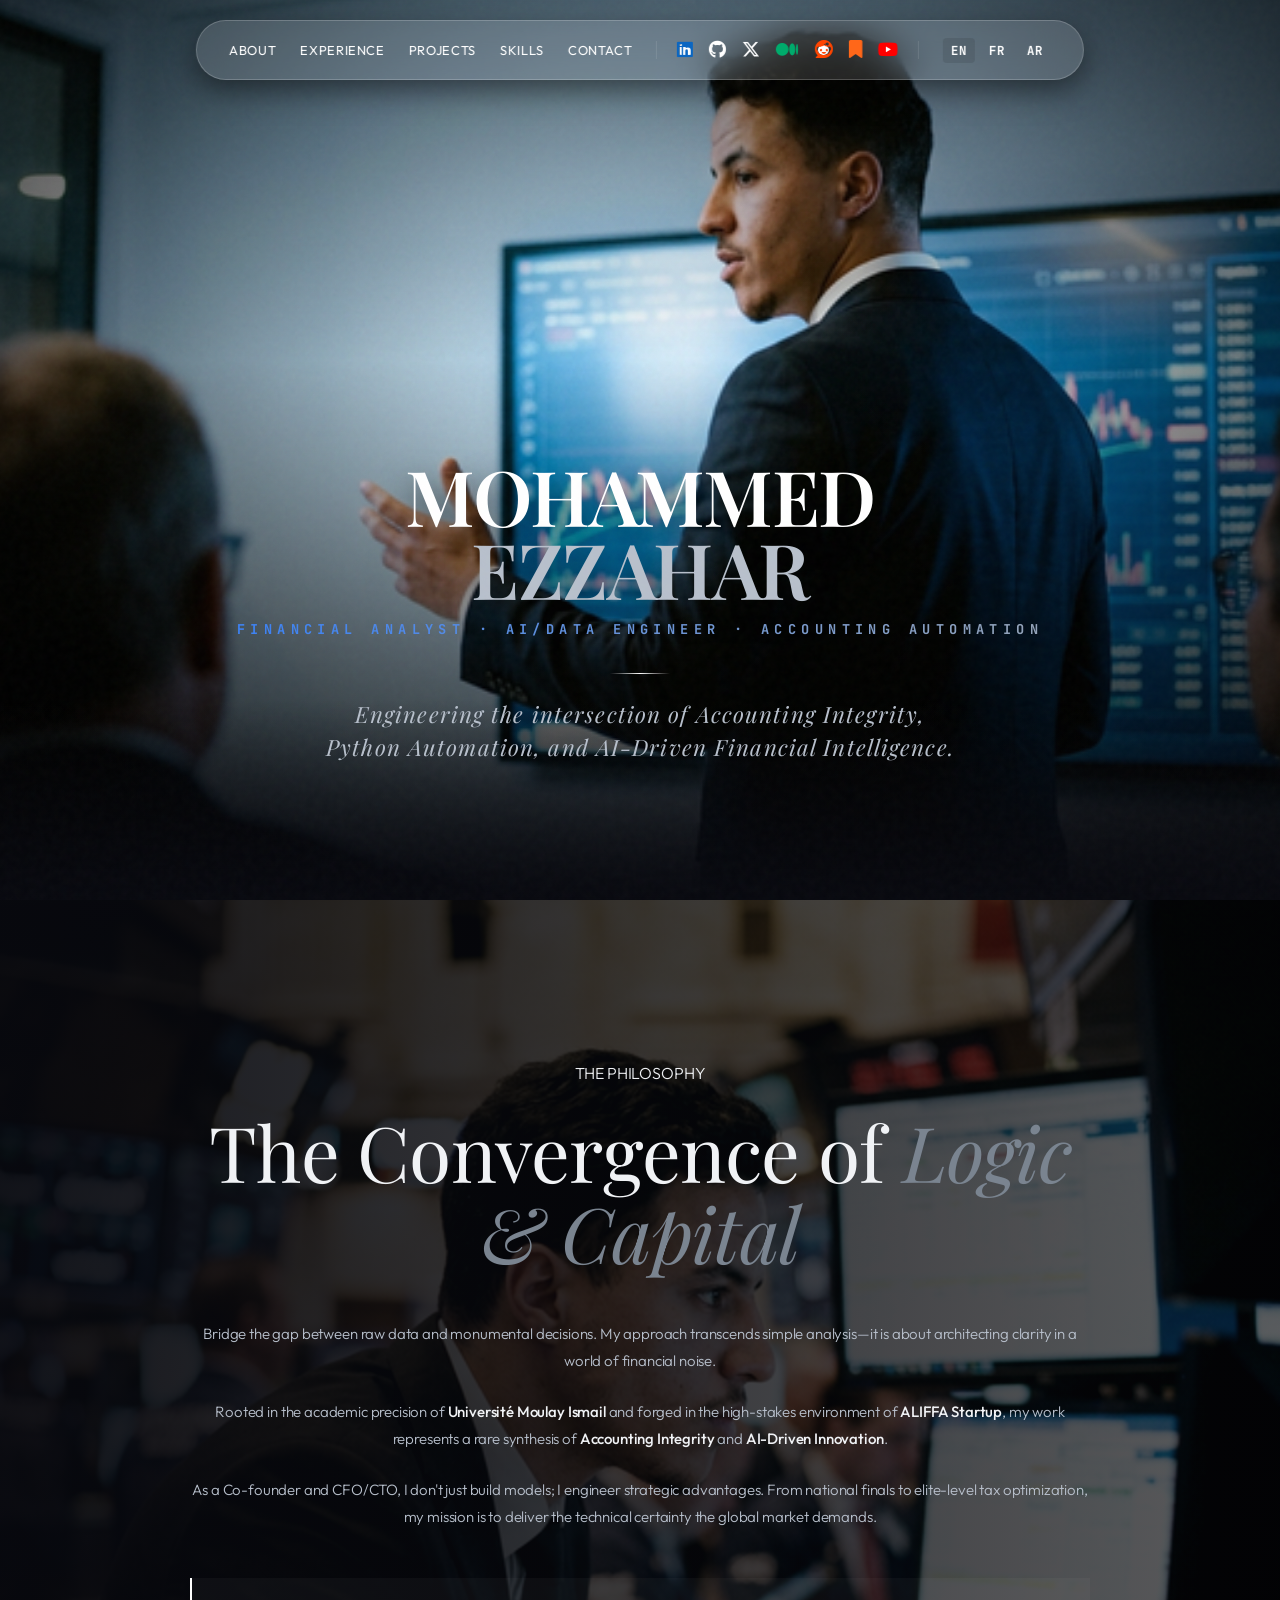
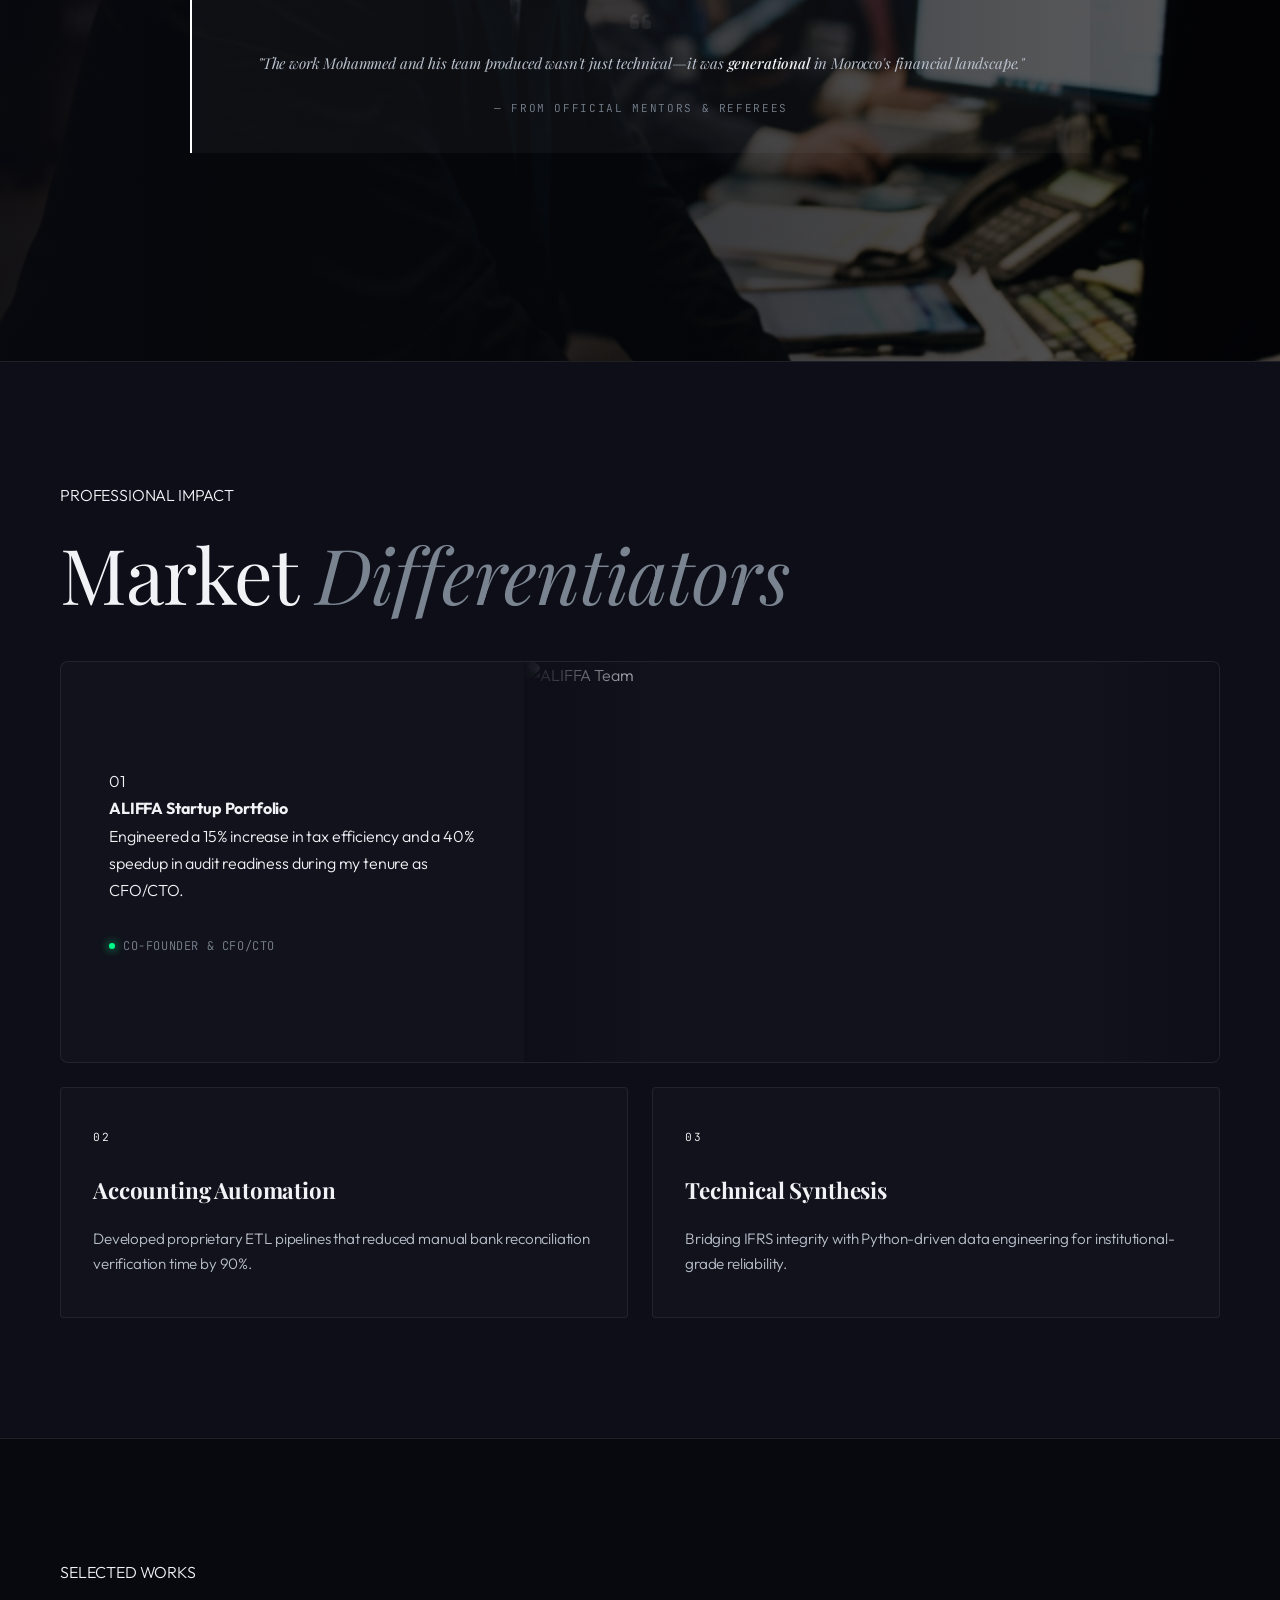
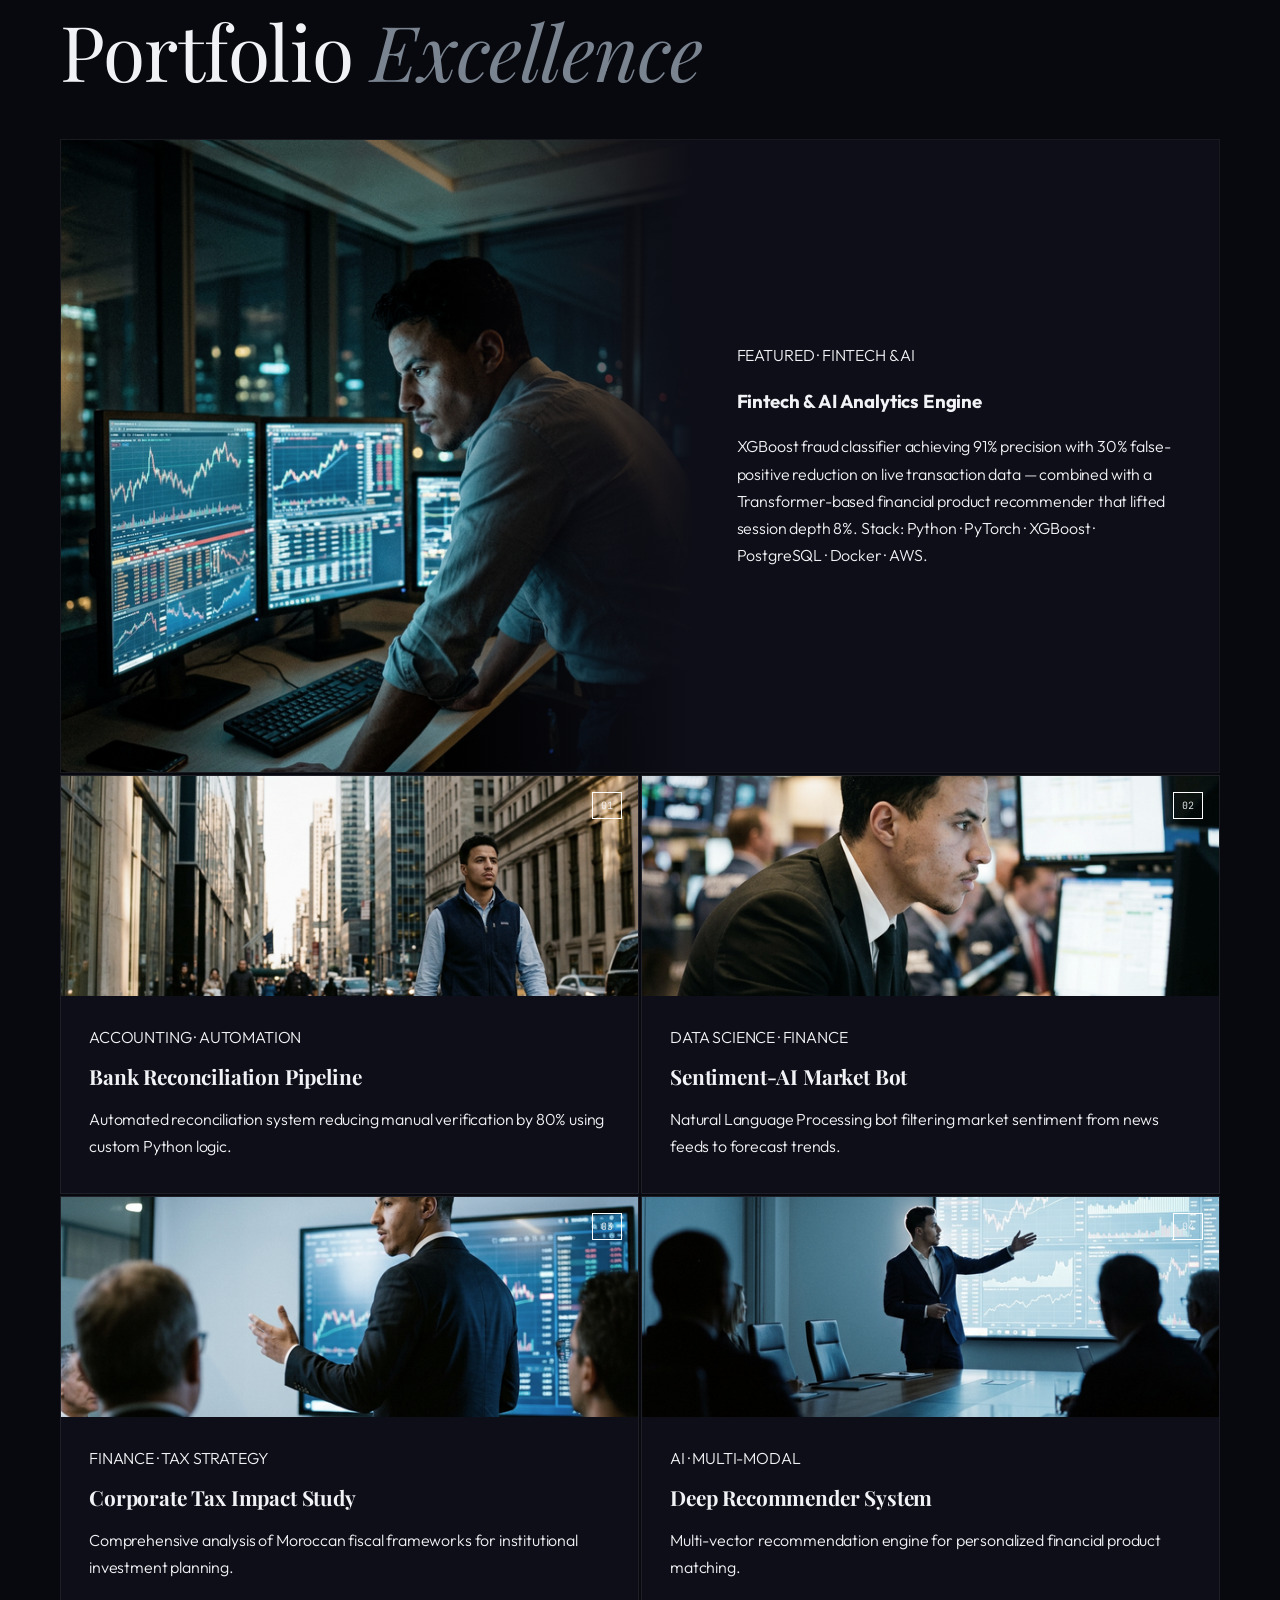
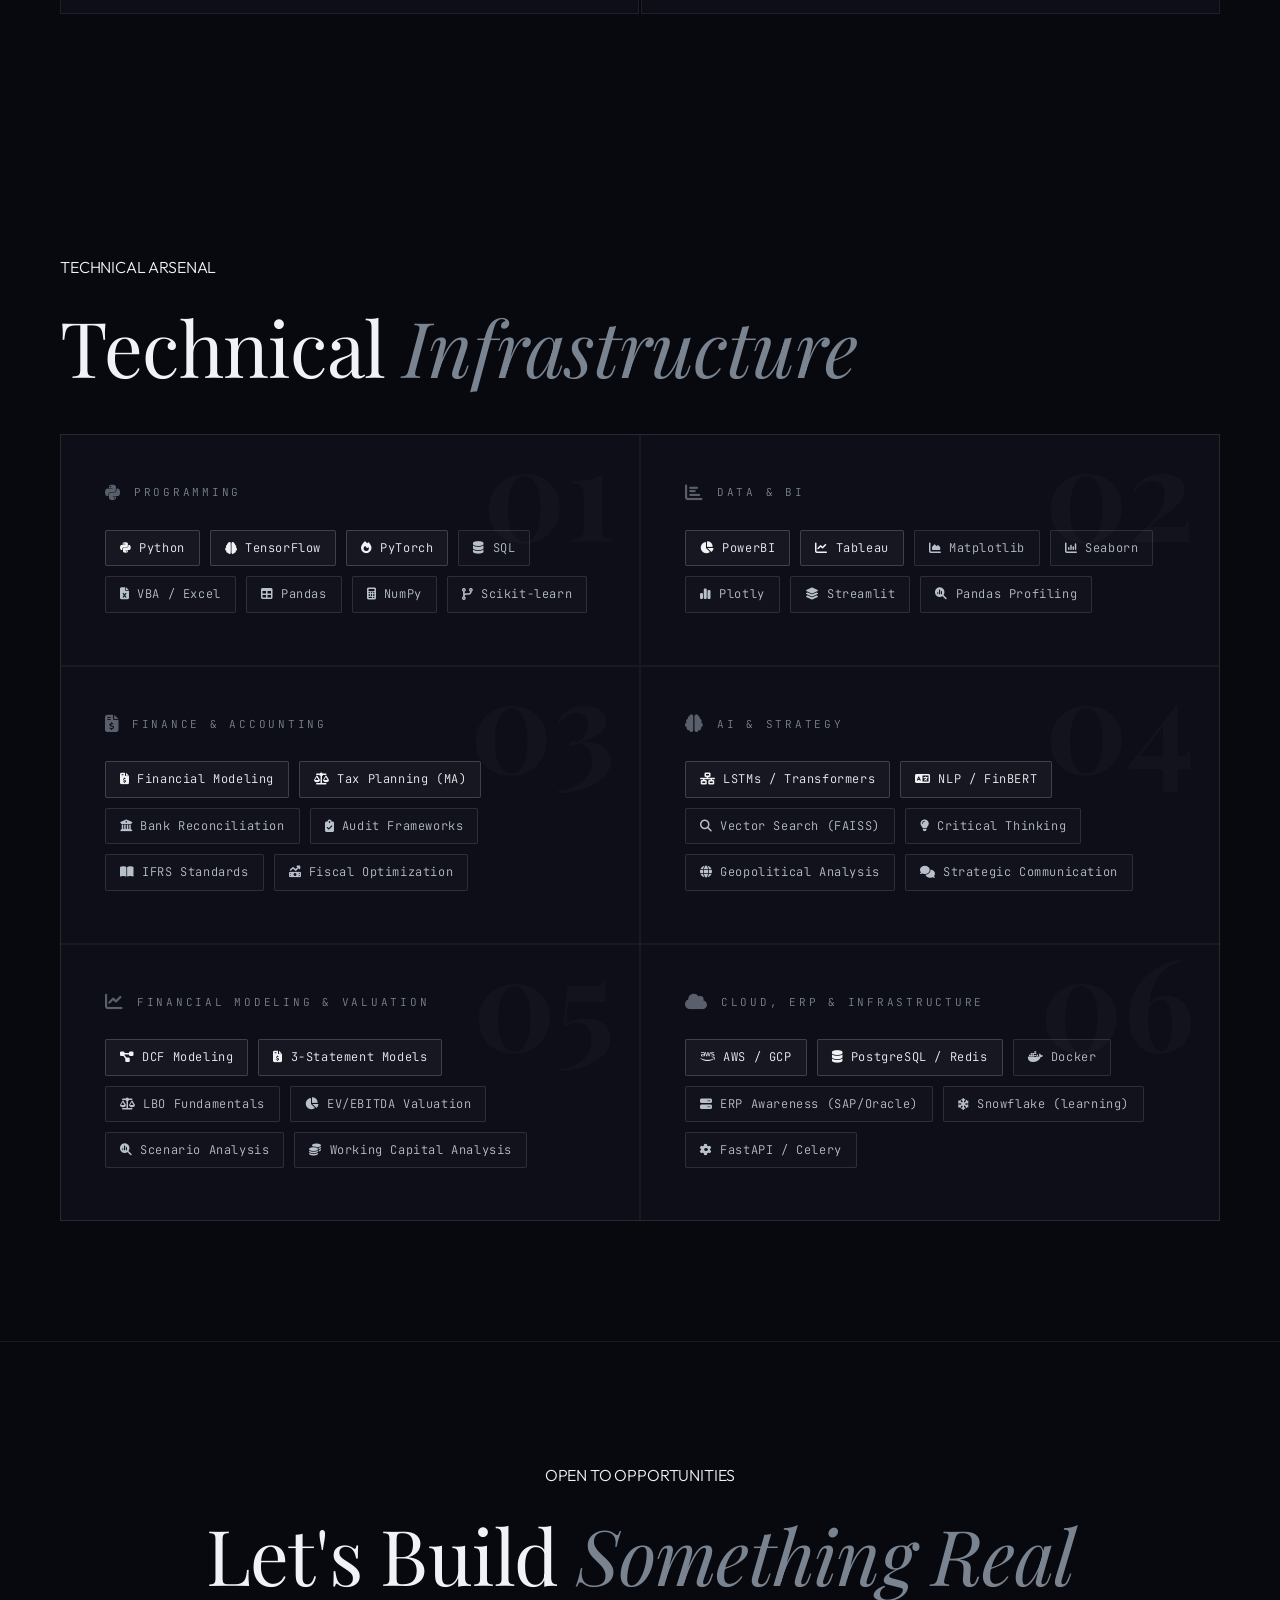
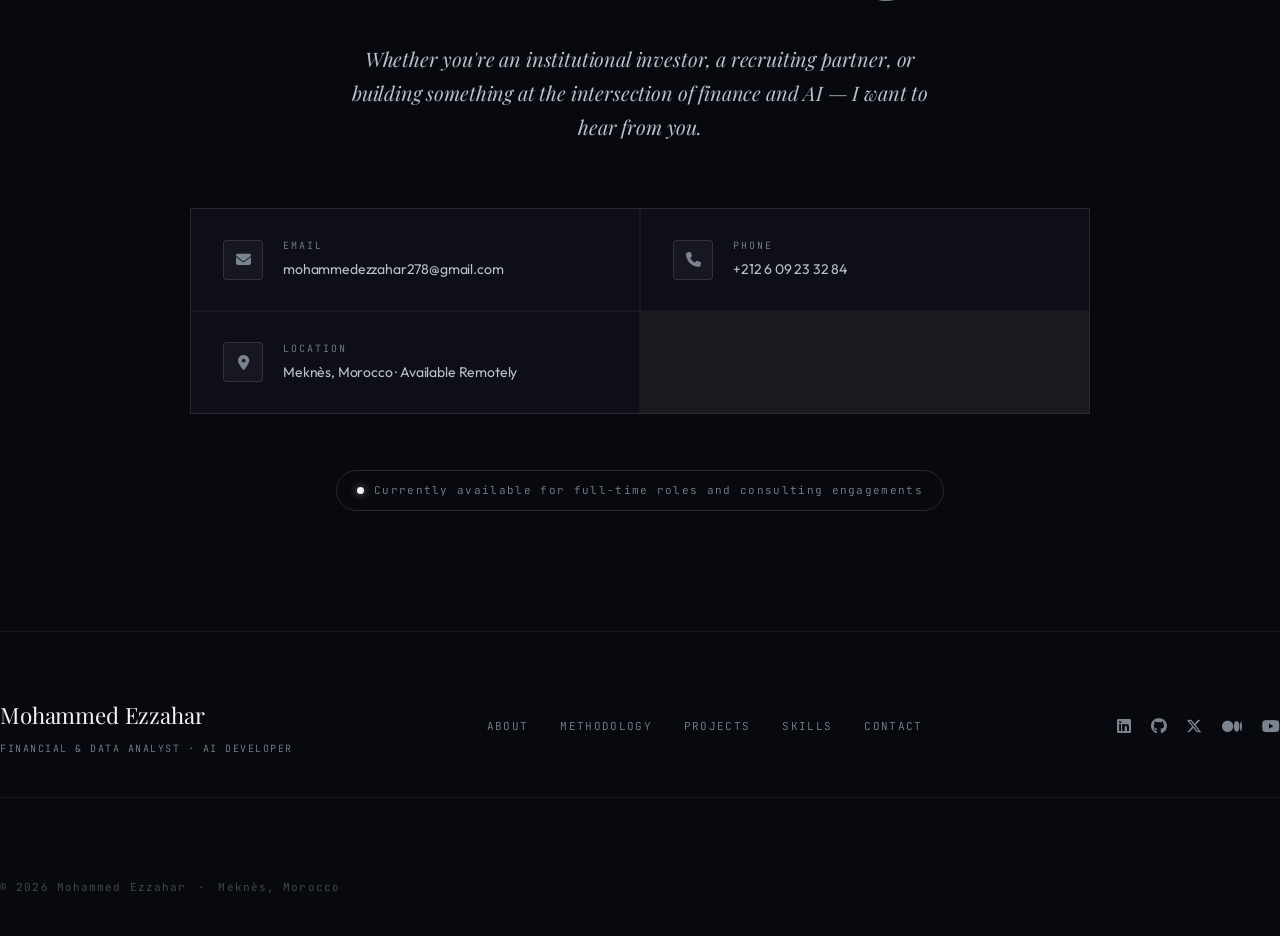
==== commit c284d189: "Enhance ALIFFA experience: Featured layout with team image and pulse status badge" ====
--- a/index.html
+++ b/index.html
@@ -28,6 +28,7 @@
     <nav class="hero-nav-pill">
         <div class="pill-links">
             <a href="#about" data-section="about" data-i18n="nav_about">About</a>
+            <a href="#experience" data-section="experience" data-i18n="nav_experience">Experience</a>
             <a href="#projects" data-section="projects" data-i18n="nav_projects">Projects</a>
             <a href="#skills" data-section="skills" data-i18n="nav_skills">Skills</a>
             <a href="#contact" data-section="contact" data-i18n="nav_contact">Contact</a>
@@ -116,6 +117,43 @@
         </div>
     </section>
 
+    <!-- Section 3: Experience (Methodology) -->
+    <section id="experience" class="methodology-v2">
+        <div class="container">
+            <div class="eyebrow fade-up" data-i18n="exp_eyebrow">PROFESSIONAL IMPACT</div>
+            <h2 class="fade-up" data-i18n="exp_h2">Market <em>Differentiators</em></h2>
+            
+            <div class="method-featured fade-up">
+                <div class="mf-content">
+                    <span class="m-num">01</span>
+                    <h4 data-i18n="exp_1_title">ALIFFA Startup Portfolio</h4>
+                    <p data-i18n="exp_1_p">Engineered a 15% increase in tax efficiency and a 40% speedup in audit readiness during my tenure as CFO/CTO.</p>
+                    <div class="mf-status">
+                        <span class="status-dot"></span>
+                        <span data-i18n="exp_status">Co-Founder & CFO/CTO</span>
+                    </div>
+                </div>
+                <div class="mf-image">
+                    <img src="aliffa.jpg" alt="ALIFFA Team">
+                    <div class="mf-overlay"></div>
+                </div>
+            </div>
+
+            <div class="method-grid-v2">
+                <div class="method-card-v2 fade-up">
+                    <span class="m-num">02</span>
+                    <h4 data-i18n="exp_2_title">Accounting Automation</h4>
+                    <p data-i18n="exp_2_p">Developed proprietary ETL pipelines that reduced manual bank reconciliation verification time by 90%.</p>
+                </div>
+                <div class="method-card-v2 fade-up">
+                    <span class="m-num">03</span>
+                    <h4 data-i18n="exp_3_title">Technical Synthesis</h4>
+                    <p data-i18n="exp_3_p">Bridging IFRS integrity with Python-driven data engineering for institutional-grade reliability.</p>
+                </div>
+            </div>
+        </div>
+    </section>
+
 
     <!-- Section 4: Projects -->
     <section id="projects" class="projects">
@@ -130,8 +168,7 @@
                 <a href="project-fintech-ai.html" class="f-content">
                     <div class="eyebrow" data-i18n="proj_f_eyebrow">FEATURED · FINTECH &amp; AI</div>
                     <h3 data-i18n="proj_f_title">Fintech &amp; AI Analytics Engine</h3>
-                    <p class="text-mid" data-i18n="proj_f_p">A comprehensive risk management platform specializing in
-                        the deployment of AI for real-time asset management and automated data analysis.</p>
+                    <p class="text-mid" data-i18n="proj_f_p">XGBoost fraud classifier achieving 91% precision with 30% false-positive reduction on live transaction data — combined with a Transformer-based financial product recommender that lifted session depth 8%. Stack: Python · PyTorch · XGBoost · PostgreSQL · Docker · AWS.</p>
                 </a>
             </div>
 
@@ -263,6 +300,38 @@
                         <span class="sg-tag"><i class="fa-solid fa-lightbulb"></i> Critical Thinking</span>
                         <span class="sg-tag"><i class="fa-solid fa-globe"></i> Geopolitical Analysis</span>
                         <span class="sg-tag"><i class="fa-solid fa-comments"></i> Strategic Communication</span>
+                    </div>
+                </div>
+
+                <div class="skill-group-v2 fade-up">
+                    <span class="sg-counter">05</span>
+                    <div class="sg-header">
+                        <i class="fa-solid fa-chart-line"></i>
+                        <span class="sg-title" data-i18n="skills_g5">Financial Modeling & Valuation</span>
+                    </div>
+                    <div class="sg-tags">
+                        <span class="sg-tag sg-tag--strong"><i class="fa-solid fa-diagram-project"></i> DCF Modeling</span>
+                        <span class="sg-tag sg-tag--strong"><i class="fa-solid fa-file-invoice-dollar"></i> 3-Statement Models</span>
+                        <span class="sg-tag"><i class="fa-solid fa-scale-balanced"></i> LBO Fundamentals</span>
+                        <span class="sg-tag"><i class="fa-solid fa-chart-pie"></i> EV/EBITDA Valuation</span>
+                        <span class="sg-tag"><i class="fa-solid fa-magnifying-glass-chart"></i> Scenario Analysis</span>
+                        <span class="sg-tag"><i class="fa-solid fa-coins"></i> Working Capital Analysis</span>
+                    </div>
+                </div>
+
+                <div class="skill-group-v2 fade-up">
+                    <span class="sg-counter">06</span>
+                    <div class="sg-header">
+                        <i class="fa-solid fa-cloud"></i>
+                        <span class="sg-title" data-i18n="skills_g6">Cloud, ERP & Infrastructure</span>
+                    </div>
+                    <div class="sg-tags">
+                        <span class="sg-tag sg-tag--strong"><i class="fa-brands fa-aws"></i> AWS / GCP</span>
+                        <span class="sg-tag sg-tag--strong"><i class="fa-solid fa-database"></i> PostgreSQL / Redis</span>
+                        <span class="sg-tag"><i class="fa-brands fa-docker"></i> Docker</span>
+                        <span class="sg-tag"><i class="fa-solid fa-server"></i> ERP Awareness (SAP/Oracle)</span>
+                        <span class="sg-tag"><i class="fa-solid fa-snowflake"></i> Snowflake (learning)</span>
+                        <span class="sg-tag"><i class="fa-solid fa-gear"></i> FastAPI / Celery</span>
                     </div>
                 </div>
 
--- a/styles.css
+++ b/styles.css
@@ -2964,7 +2964,166 @@
 
 @media (max-width: 1024px) {
     .pill-socials {
-        display: none;
+        display: flex; /* Ensure icons show as requested */
+        gap: 12px;
+    }
+}
+
+/* Experience Section (Methodology V2) */
+.methodology-v2 {
+    background: var(--bg-2);
+    border-top: 1px solid var(--border);
+    border-bottom: 1px solid var(--border);
+    position: relative;
+    padding: var(--section-padding) var(--padding-global);
+}
+
+.method-grid-v2 {
+    display: grid;
+    grid-template-columns: repeat(2, 1fr);
+    gap: 24px;
+    margin-top: 24px;
+}
+
+/* Featured Experience Card */
+.method-featured {
+    display: grid;
+    grid-template-columns: 1.2fr 1.8fr;
+    background: rgba(255, 255, 255, 0.02);
+    border: 1px solid var(--border);
+    border-radius: 8px;
+    overflow: hidden;
+    margin-bottom: 24px;
+    transition: 0.4s cubic-bezier(0.16, 1, 0.3, 1);
+}
+
+.method-featured:hover {
+    border-color: rgba(255, 255, 255, 0.15);
+    background: rgba(255, 255, 255, 0.03);
+}
+
+.mf-content {
+    padding: 60px 48px;
+    display: flex;
+    flex-direction: column;
+    justify-content: center;
+}
+
+.mf-status {
+    display: flex;
+    align-items: center;
+    gap: 8px;
+    margin-top: 32px;
+    font-family: var(--font-tech);
+    font-size: 0.75rem;
+    color: var(--text-dim);
+    letter-spacing: 0.05em;
+    text-transform: uppercase;
+}
+
+.status-dot {
+    width: 6px;
+    height: 6px;
+    background: #00ff88;
+    border-radius: 50%;
+    box-shadow: 0 0 10px #00ff88;
+    animation: status-pulse 2s infinite;
+}
+
+@keyframes status-pulse {
+    0% { opacity: 1; }
+    50% { opacity: 0.4; }
+    100% { opacity: 1; }
+}
+
+.mf-image {
+    position: relative;
+    min-height: 400px;
+    overflow: hidden;
+}
+
+.mf-image img {
+    width: 100%;
+    height: 100%;
+    object-fit: cover;
+    transition: 0.8s cubic-bezier(0.16, 1, 0.3, 1);
+    filter: saturate(0.8) brightness(0.9);
+}
+
+.method-featured:hover .mf-image img {
+    transform: scale(1.05);
+    filter: saturate(1) brightness(1);
+}
+
+.mf-overlay {
+    position: absolute;
+    inset: 0;
+    background: linear-gradient(90deg, var(--bg-2) 0%, transparent 20%, transparent 80%, var(--bg-2) 100%);
+    pointer-events: none;
+}
+
+@media (max-width: 991px) {
+    .method-featured {
+        grid-template-columns: 1fr;
+    }
+    .mf-content {
+        padding: 40px 32px;
+    }
+    .mf-image {
+        min-height: 300px;
+        order: -1;
+    }
+    .mf-overlay {
+        background: linear-gradient(0deg, var(--bg-2) 0%, transparent 20%, transparent 80%, var(--bg-2) 100%);
+    }
+}
+
+@media (max-width: 768px) {
+    .method-grid-v2 {
+        grid-template-columns: 1fr;
+    }
+}
+
+.method-card-v2 {
+    background: rgba(255, 255, 255, 0.02);
+    border: 1px solid var(--border);
+    padding: 40px 32px;
+    border-radius: 4px;
+    transition: 0.4s cubic-bezier(0.16, 1, 0.3, 1);
+    position: relative;
+}
+
+.method-card-v2:hover {
+    border-color: var(--accent);
+    transform: translateY(-4px);
+    background: rgba(255, 255, 255, 0.04);
+}
+
+.method-card-v2 .m-num {
+    font-family: var(--font-tech);
+    font-size: 0.7rem;
+    color: var(--accent);
+    letter-spacing: 0.2em;
+    display: block;
+    margin-bottom: 24px;
+}
+
+.method-card-v2 h4 {
+    font-family: var(--font-editorial);
+    font-size: 1.4rem;
+    margin-bottom: 16px;
+    color: var(--text);
+}
+
+.method-card-v2 p {
+    font-size: 0.95rem;
+    color: var(--text-mid);
+    line-height: 1.7;
+}
+
+@media (max-width: 768px) {
+    .method-grid-v2 {
+        grid-template-columns: 1fr;
     }
 }
 
